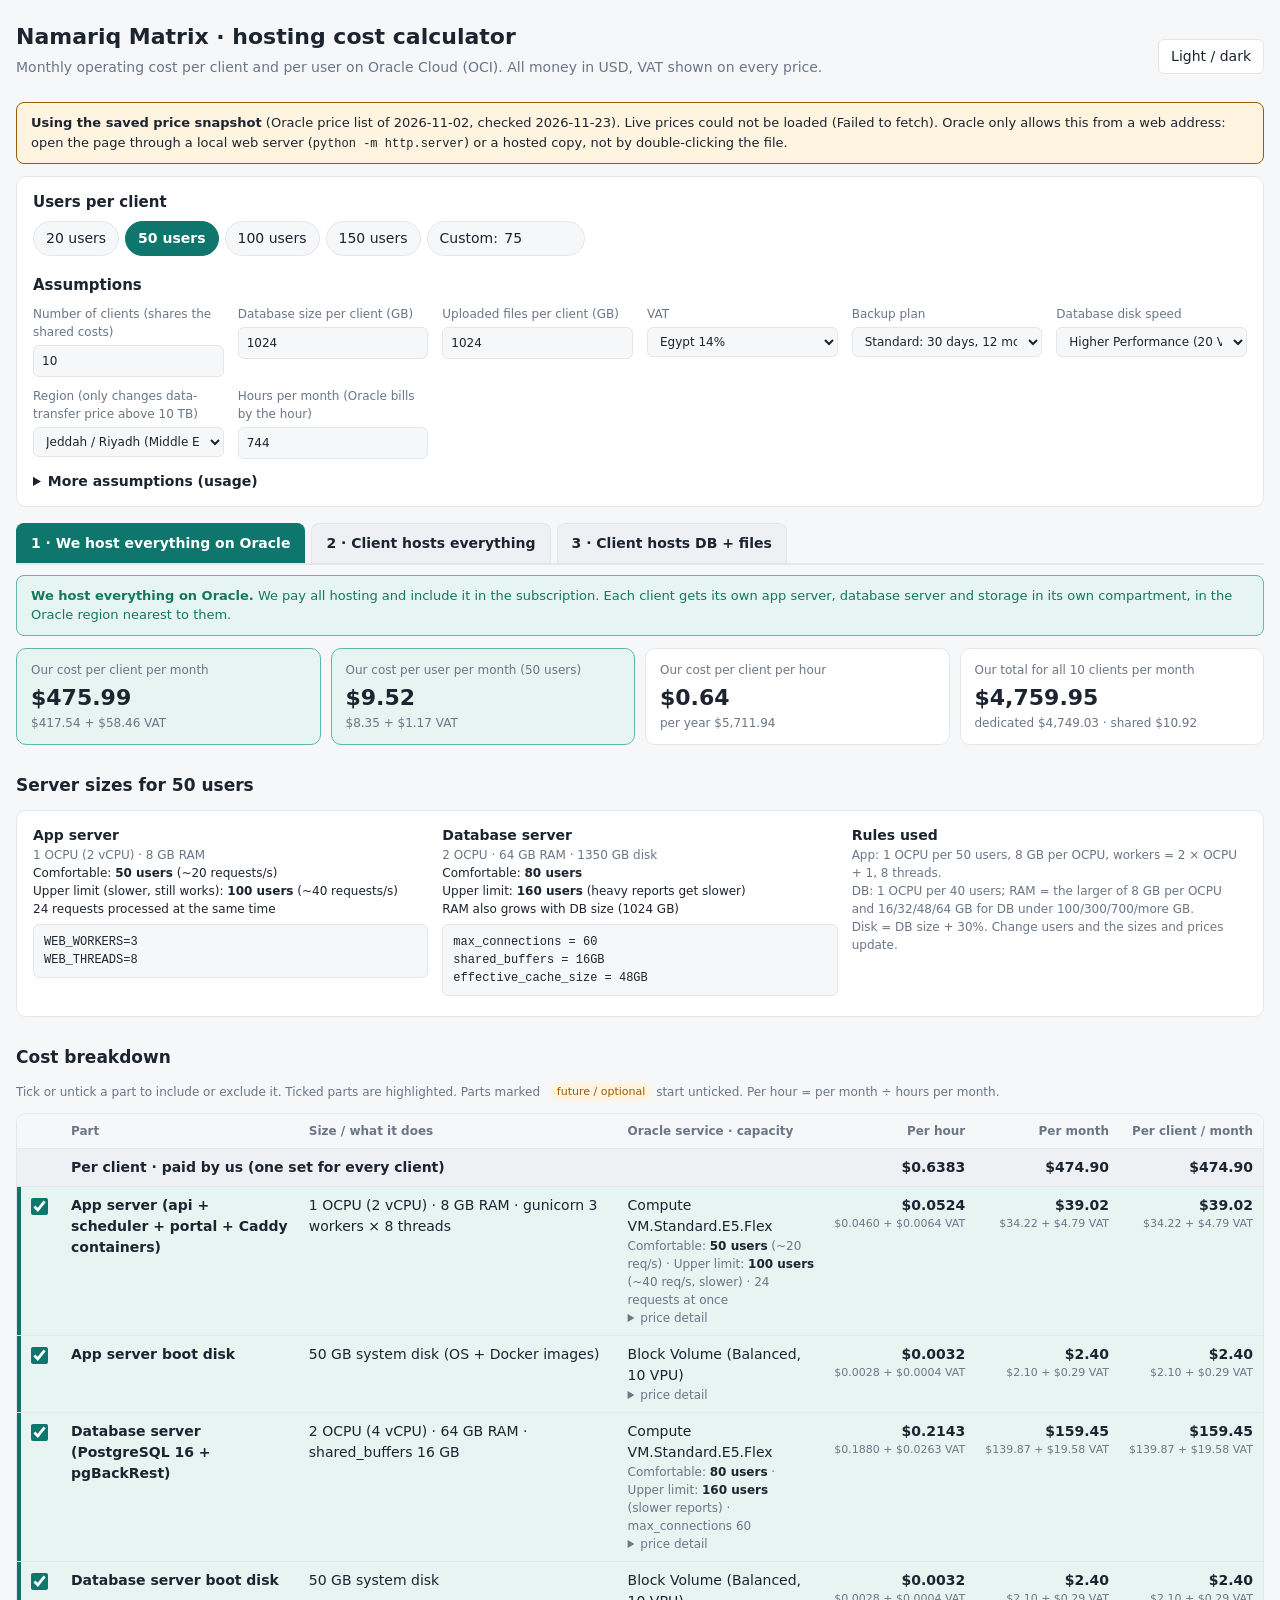
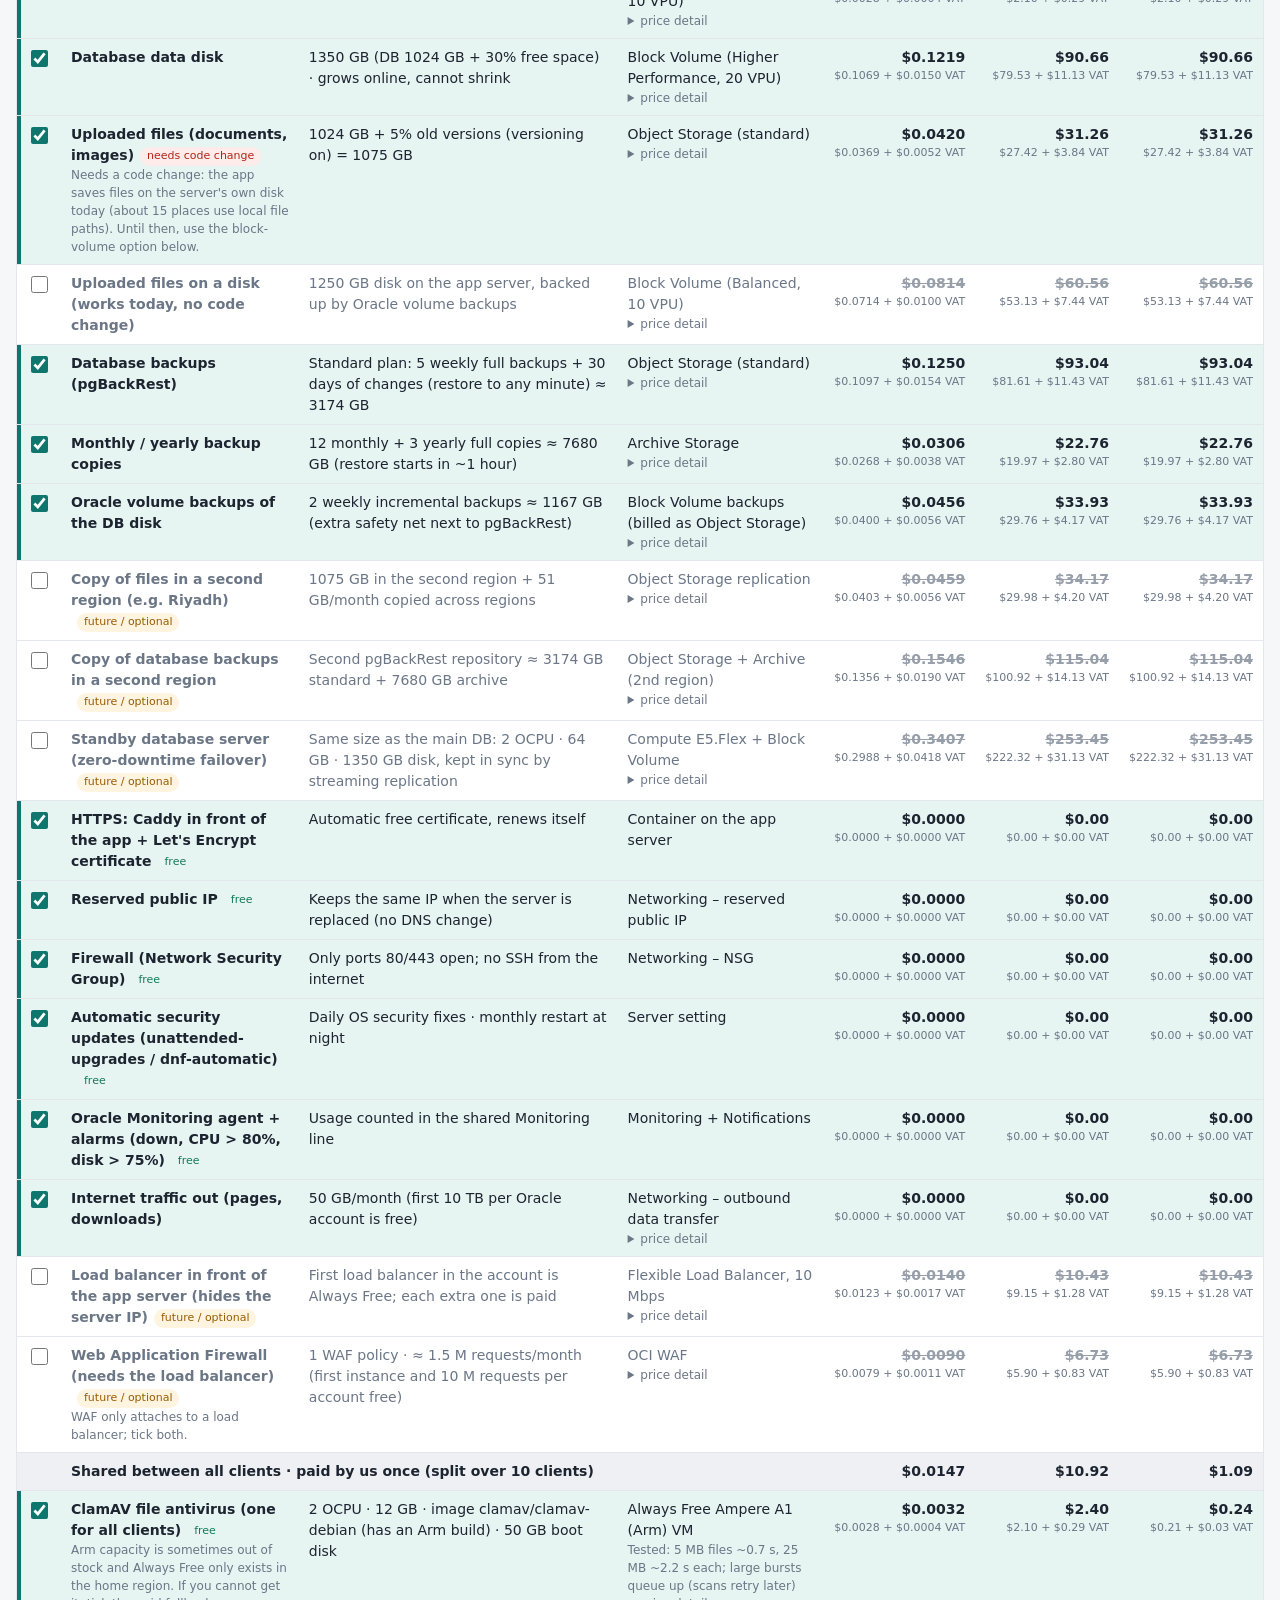
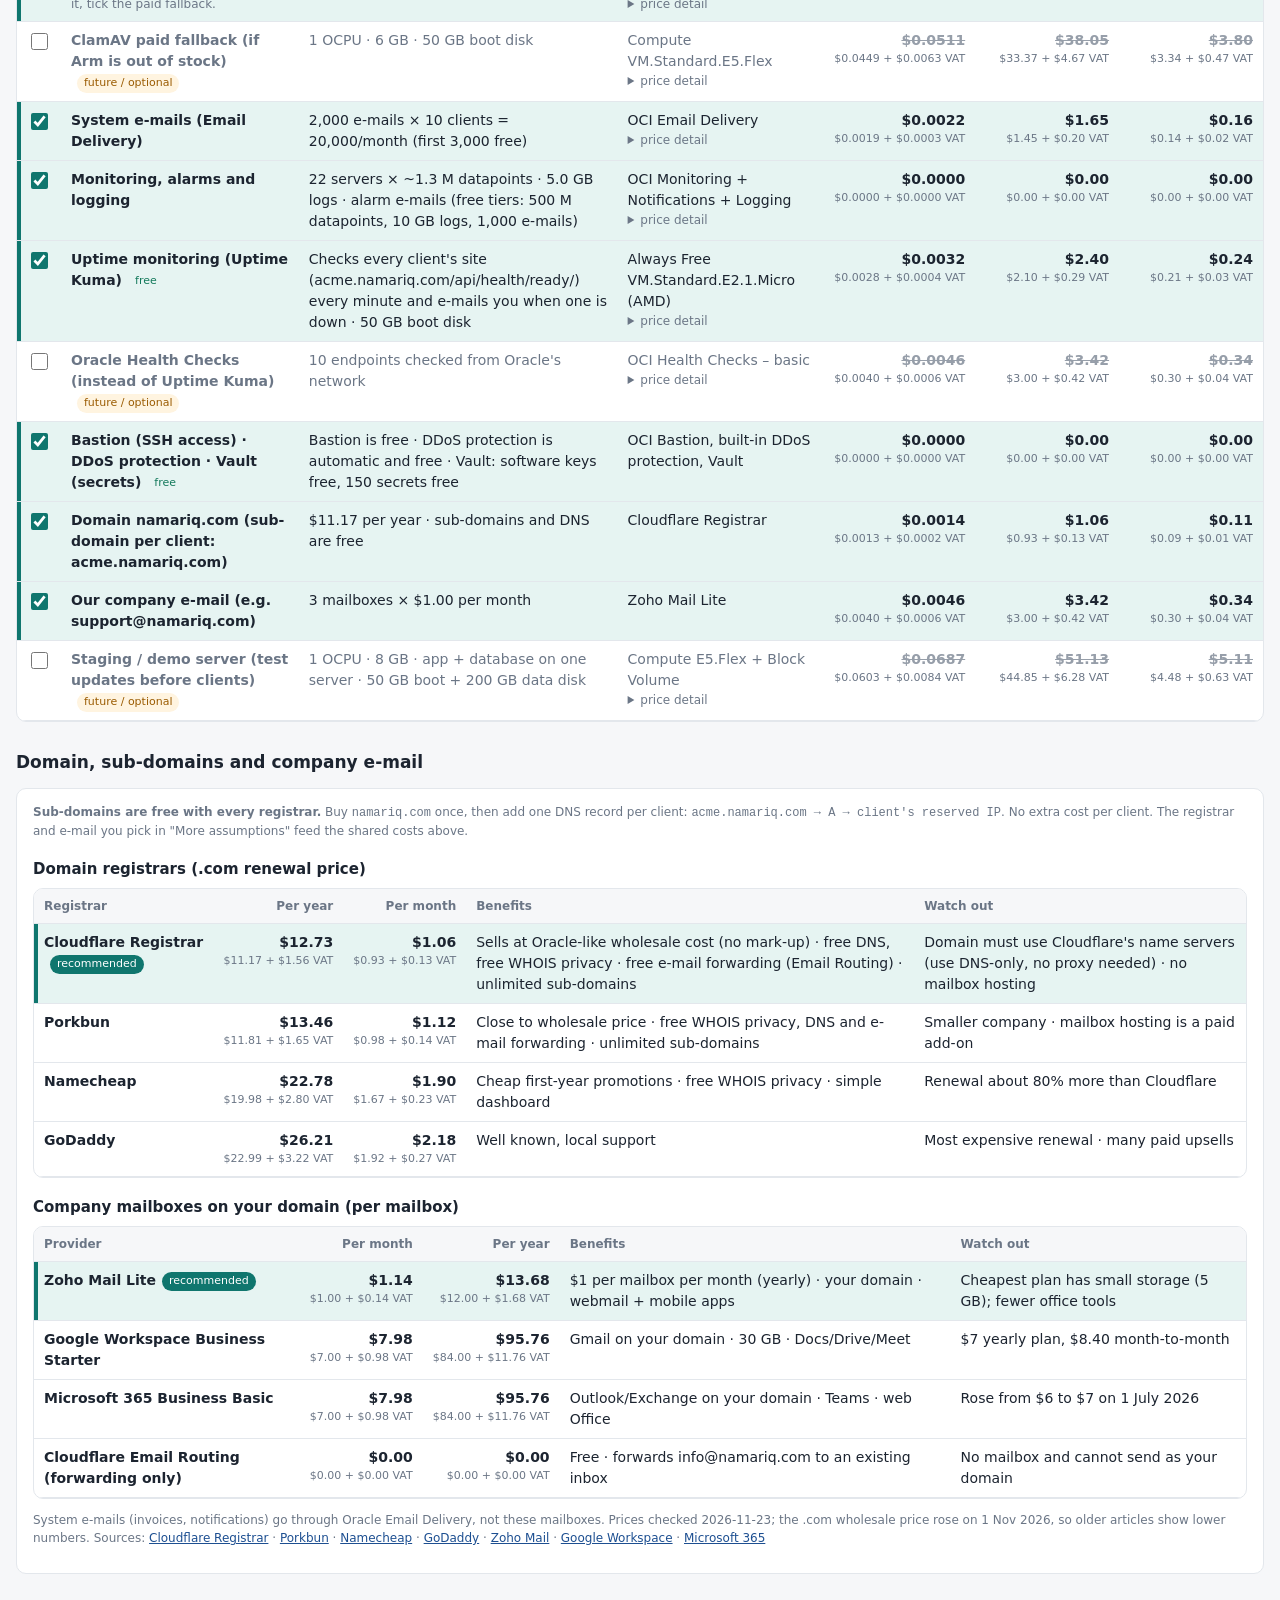
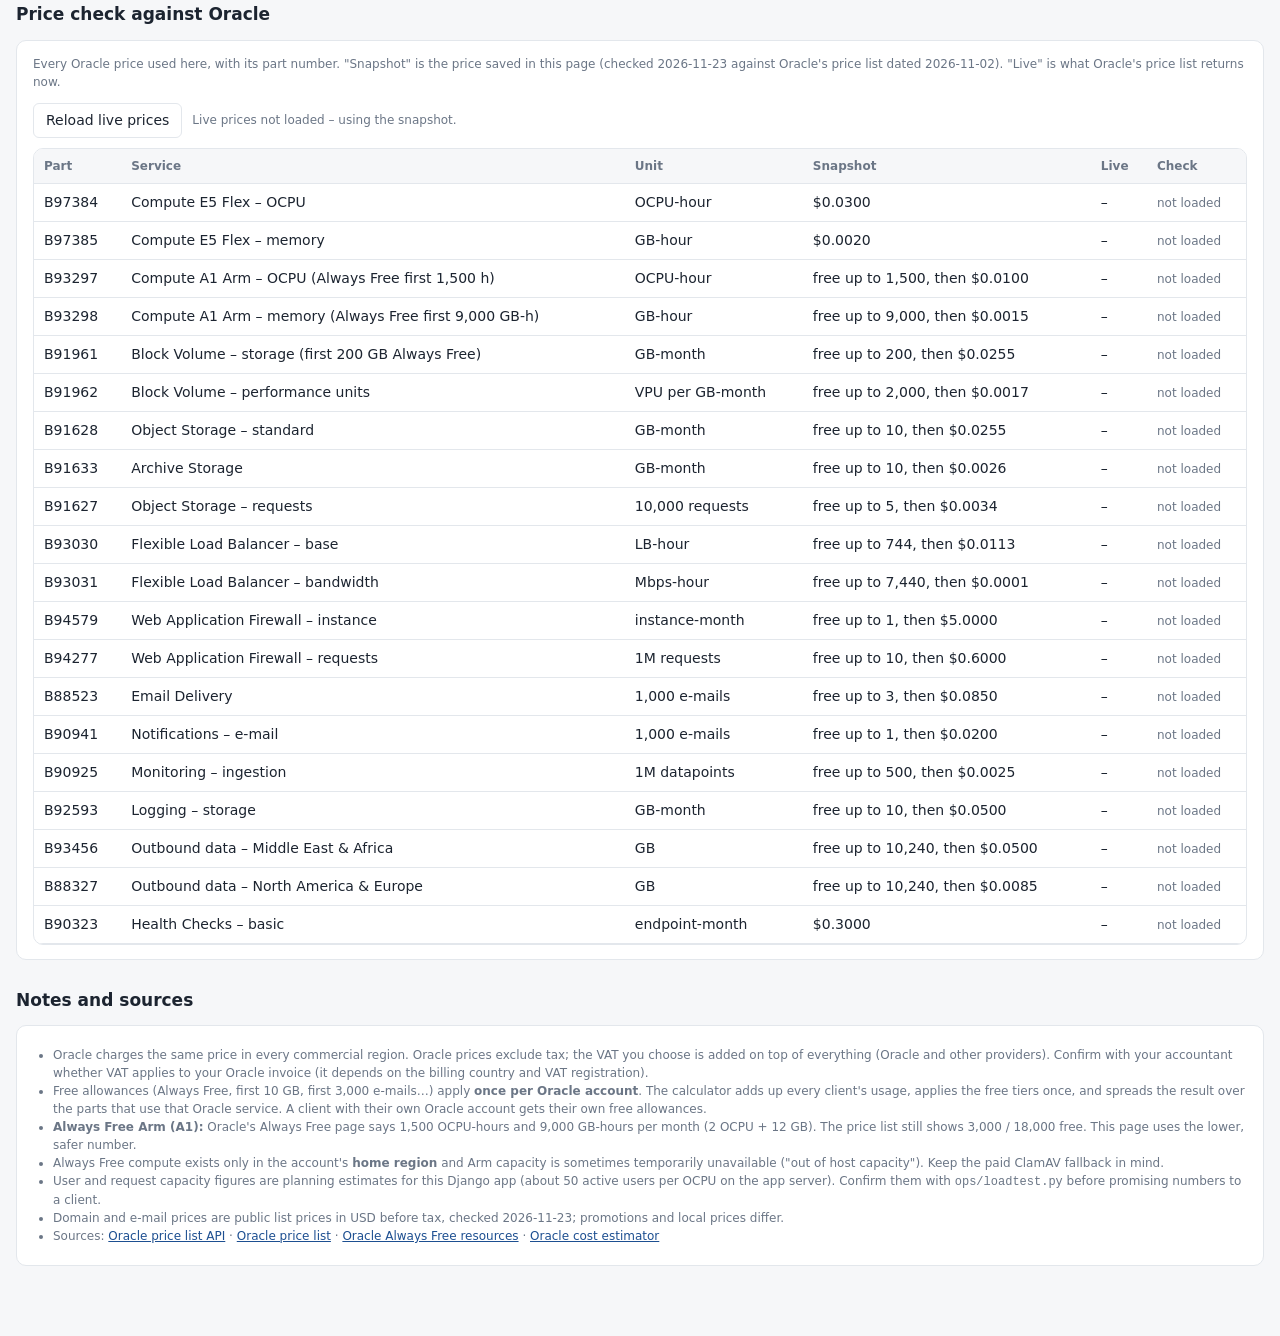
==== index.html @ 45d21a0f "Add hosting cost calculator" ====
<!doctype html>
<html lang="en">
<head>
<meta charset="utf-8">
<meta name="viewport" content="width=device-width, initial-scale=1">
<title>Namariq Hosting Cost</title>
<style>
:root{
  --bg:#f6f7f9; --card:#ffffff; --text:#1c2430; --muted:#6b7686; --line:#e3e7ec;
  --accent:#0f766e; --accent-soft:#e6f4f2; --accent-line:#5eb8ad;
  --warn:#9a5b00; --warn-soft:#fff4e0; --danger:#b42318; --danger-soft:#fdecea;
  --info-soft:#eef3fb; --info:#1d4f91; --chip:#eef0f3; --good:#13795b;
}
@media (prefers-color-scheme: dark){
  :root:not([data-theme="light"]){
    --bg:#11151a; --card:#181e25; --text:#e6eaf0; --muted:#97a2b0; --line:#2a333d;
    --accent:#4fd1c0; --accent-soft:#12302d; --accent-line:#2c8075;
    --warn:#f2b45a; --warn-soft:#33270f; --danger:#ff8a80; --danger-soft:#3a1714;
    --info-soft:#16243a; --info:#8db6f0; --chip:#222a33; --good:#5fd3a4;
  }
}
:root[data-theme="dark"]{
  --bg:#11151a; --card:#181e25; --text:#e6eaf0; --muted:#97a2b0; --line:#2a333d;
  --accent:#4fd1c0; --accent-soft:#12302d; --accent-line:#2c8075;
  --warn:#f2b45a; --warn-soft:#33270f; --danger:#ff8a80; --danger-soft:#3a1714;
  --info-soft:#16243a; --info:#8db6f0; --chip:#222a33; --good:#5fd3a4;
}
*{box-sizing:border-box}
[hidden]{display:none!important}
body{margin:0;background:var(--bg);color:var(--text);font:14px/1.5 system-ui,-apple-system,"Segoe UI",Roboto,sans-serif}
.wrap{max-width:1280px;margin:0 auto;padding:20px 16px 60px}
h1{font-size:22px;margin:0 0 4px}
h2{font-size:17px;margin:28px 0 10px}
h3{font-size:15px;margin:18px 0 8px}
.sub{color:var(--muted);margin:0 0 14px}
.card{background:var(--card);border:1px solid var(--line);border-radius:10px;padding:14px 16px;margin:12px 0}
.banner{padding:10px 14px;border-radius:8px;margin:10px 0;border:1px solid var(--line);font-size:13px}
.banner.ok{background:var(--accent-soft);border-color:var(--accent-line)}
.banner.warn{background:var(--warn-soft);border-color:var(--warn)}
.banner.danger{background:var(--danger-soft);border-color:var(--danger)}
.banner.info{background:var(--info-soft);border-color:var(--info)}
.tabs{display:flex;gap:6px;flex-wrap:wrap;margin:16px 0 0;border-bottom:2px solid var(--line)}
.tab{border:1px solid var(--line);border-bottom:none;background:var(--chip);color:var(--text);padding:9px 14px;border-radius:8px 8px 0 0;cursor:pointer;font:inherit;font-weight:600}
.tab[aria-selected="true"]{background:var(--accent);color:#fff;border-color:var(--accent)}
:root[data-theme="dark"] .tab[aria-selected="true"]{color:#0b1a18}
@media (prefers-color-scheme: dark){:root:not([data-theme="light"]) .tab[aria-selected="true"]{color:#0b1a18}}
.grid{display:grid;grid-template-columns:repeat(auto-fit,minmax(190px,1fr));gap:10px 14px}
label.f{display:flex;flex-direction:column;gap:4px;font-size:12px;color:var(--muted)}
label.f input,label.f select{font:inherit;color:var(--text);background:var(--bg);border:1px solid var(--line);border-radius:6px;padding:6px 8px}
.users{display:flex;gap:6px;flex-wrap:wrap;align-items:center}
.ubtn{font:inherit;border:1px solid var(--line);background:var(--bg);color:var(--text);padding:6px 12px;border-radius:999px;cursor:pointer}
.ubtn[aria-pressed="true"]{background:var(--accent);border-color:var(--accent);color:#fff;font-weight:600}
.ubtn input{width:70px;border:none;background:transparent;color:inherit;font:inherit;padding:0 2px}
.kpis{display:grid;grid-template-columns:repeat(auto-fit,minmax(210px,1fr));gap:10px}
.kpi{background:var(--card);border:1px solid var(--line);border-radius:10px;padding:12px 14px}
.kpi .l{font-size:12px;color:var(--muted)}
.kpi .v{font-size:22px;font-weight:700;margin-top:2px}
.kpi .b{font-size:12px;color:var(--muted)}
.kpi.main{border-color:var(--accent-line);background:var(--accent-soft)}
.tblwrap{overflow-x:auto;border:1px solid var(--line);border-radius:10px;background:var(--card)}
table{border-collapse:collapse;width:100%;min-width:900px}
th,td{padding:8px 10px;border-bottom:1px solid var(--line);vertical-align:top;text-align:left}
th{font-size:12px;color:var(--muted);font-weight:600;background:var(--bg);position:sticky;top:0}
td.num,th.num{text-align:right;white-space:nowrap}
tr.on{background:var(--accent-soft)}
tr.on td:first-child{box-shadow:inset 4px 0 0 var(--accent)}
tr.off{color:var(--muted)}
tr.off .money{text-decoration:line-through;opacity:.7}
tr.group td{background:var(--chip);font-weight:700;color:var(--text)}
.money{font-weight:600}
.vat{display:block;font-size:11px;color:var(--muted);font-weight:400}
.tag{display:inline-block;font-size:11px;padding:1px 7px;border-radius:999px;margin-left:6px;vertical-align:1px;background:var(--chip);color:var(--muted)}
.tag.future{background:var(--warn-soft);color:var(--warn)}
.tag.free{background:var(--accent-soft);color:var(--good)}
.tag.code{background:var(--danger-soft);color:var(--danger)}
.tag.rec{background:var(--accent);color:#fff}
.small{font-size:12px;color:var(--muted)}
.cap{font-size:12px}
.cap b{color:var(--text)}
code,pre{font-family:ui-monospace,Consolas,monospace;font-size:12px}
pre{background:var(--bg);border:1px solid var(--line);border-radius:6px;padding:8px 10px;overflow-x:auto;margin:6px 0}
input[type=checkbox]{width:17px;height:17px;accent-color:var(--accent);cursor:pointer}
.row{display:flex;gap:10px;align-items:center;flex-wrap:wrap}
button.act{font:inherit;border:1px solid var(--line);background:var(--card);color:var(--text);padding:6px 12px;border-radius:6px;cursor:pointer}
.ok{color:var(--good)} .bad{color:var(--danger)}
details summary{cursor:pointer;font-weight:600}
ul{margin:6px 0;padding-left:20px}
a{color:var(--info)}
@media (max-width:640px){.kpi .v{font-size:19px}}
</style>
</head>
<body>
<div class="wrap">
  <div class="row" style="justify-content:space-between">
    <div>
      <h1>Namariq Matrix · hosting cost calculator</h1>
      <p class="sub">Monthly operating cost per client and per user on Oracle Cloud (OCI). All money in USD, VAT shown on every price.</p>
    </div>
    <button class="act" id="themeBtn" type="button">Light / dark</button>
  </div>

  <div id="priceBanner" class="banner info">Loading prices from Oracle…</div>

  <div class="card">
    <h3 style="margin-top:0">Users per client</h3>
    <div class="users" id="usersBox">
      <button class="ubtn" data-u="20">20 users</button>
      <button class="ubtn" data-u="50">50 users</button>
      <button class="ubtn" data-u="100">100 users</button>
      <button class="ubtn" data-u="150">150 users</button>
      <span class="ubtn" data-u="custom" role="button" tabindex="0">Custom: <input id="uCustom" type="number" min="1" max="2000" value="75" aria-label="Custom users"></span>
    </div>
    <h3>Assumptions</h3>
    <div class="grid">
      <label class="f">Number of clients (shares the shared costs)<input id="clients" type="number" min="1" value="10"></label>
      <label class="f">Database size per client (GB)<input id="dbGB" type="number" min="1" value="1024"></label>
      <label class="f">Uploaded files per client (GB)<input id="filesGB" type="number" min="0" value="1024"></label>
      <label class="f">VAT
        <select id="vat"><option value="14">Egypt 14%</option><option value="15">Saudi Arabia 15%</option><option value="0">No VAT (0%)</option><option value="custom">Custom…</option></select>
      </label>
      <label class="f" id="vatCustomWrap" hidden>Custom VAT %<input id="vatCustom" type="number" min="0" step="0.1" value="5"></label>
      <label class="f">Backup plan
        <select id="plan"><option value="basic">Basic: 14 days, 3 monthly</option><option value="standard" selected>Standard: 30 days, 12 monthly, 3 yearly</option><option value="premium">Premium: 90 days, 12 monthly, 7 yearly</option></select>
      </label>
      <label class="f">Database disk speed
        <select id="perf"><option value="20" selected>Higher Performance (20 VPU)</option><option value="10">Balanced (10 VPU)</option></select>
      </label>
      <label class="f">Region (only changes data-transfer price above 10 TB)
        <select id="region"><option value="me">Jeddah / Riyadh (Middle East)</option><option value="eu">Frankfurt (Europe)</option></select>
      </label>
      <label class="f">Hours per month (Oracle bills by the hour)<input id="hours" type="number" min="1" max="744" value="744"></label>
    </div>
    <details style="margin-top:12px"><summary>More assumptions (usage)</summary>
      <div class="grid" style="margin-top:10px">
        <label class="f">Backup compression (backup size ÷ DB size)<input id="compress" type="number" min="0.05" max="1" step="0.05" value="0.5"></label>
        <label class="f">Daily data change (% of DB)<input id="changePct" type="number" min="0" step="0.5" value="2"></label>
        <label class="f">Oracle volume backups kept (weekly)<input id="volKept" type="number" min="1" value="2"></label>
        <label class="f">Old file versions kept (% of files)<input id="verPct" type="number" min="0" value="5"></label>
        <label class="f">New files per month (% of files)<input id="growPct" type="number" min="0" value="5"></label>
        <label class="f">System e-mails per client per month<input id="emails" type="number" min="0" value="2000"></label>
        <label class="f">Requests per user per day (for WAF)<input id="reqDay" type="number" min="0" value="1000"></label>
        <label class="f">Internet traffic out per client (GB/month)<input id="outGB" type="number" min="0" value="50"></label>
        <label class="f">Logs per client sent to OCI Logging (GB/month)<input id="logGB" type="number" min="0" step="0.1" value="0.5"></label>
        <label class="f">Our team mailboxes<input id="mailboxes" type="number" min="0" value="3"></label>
        <label class="f">Domain registrar
          <select id="registrar"></select>
        </label>
        <label class="f">Team e-mail provider
          <select id="mailProv"></select>
        </label>
      </div>
    </details>
  </div>

  <div class="tabs" role="tablist" id="tabs">
    <button class="tab" role="tab" data-tab="oracle">1 · We host everything on Oracle</button>
    <button class="tab" role="tab" data-tab="client">2 · Client hosts everything</button>
    <button class="tab" role="tab" data-tab="split">3 · Client hosts DB + files</button>
  </div>

  <div id="tabNotes"></div>
  <div class="kpis" id="kpis" style="margin-top:12px"></div>

  <h2>Server sizes for <span id="sizeUsers"></span> users</h2>
  <div class="card" id="sizing"></div>

  <h2>Cost breakdown</h2>
  <p class="small">Tick or untick a part to include or exclude it. Ticked parts are highlighted. Parts marked <span class="tag future">future / optional</span> start unticked. Per hour = per month ÷ hours per month.</p>
  <div class="tblwrap"><table id="tbl"></table></div>

  <h2>Domain, sub-domains and company e-mail</h2>
  <div class="card" id="domains"></div>

  <h2>Price check against Oracle</h2>
  <div class="card">
    <p class="small" style="margin-top:0">Every Oracle price used here, with its part number. "Snapshot" is the price saved in this page (checked 2026-11-23 against Oracle's price list dated 2026-11-02). "Live" is what Oracle's price list returns now.</p>
    <div class="row"><button class="act" id="reloadBtn" type="button">Reload live prices</button><span class="small" id="checkSummary"></span></div>
    <div class="tblwrap" style="margin-top:10px"><table id="checkTbl"></table></div>
  </div>

  <h2>Notes and sources</h2>
  <div class="card small" id="notes">
    <ul>
      <li>Oracle charges the same price in every commercial region. Oracle prices exclude tax; the VAT you choose is added on top of everything (Oracle and other providers). Confirm with your accountant whether VAT applies to your Oracle invoice (it depends on the billing country and VAT registration).</li>
      <li>Free allowances (Always Free, first 10 GB, first 3,000 e-mails…) apply <b>once per Oracle account</b>. The calculator adds up every client's usage, applies the free tiers once, and spreads the result over the parts that use that Oracle service. A client with their own Oracle account gets their own free allowances.</li>
      <li><b>Always Free Arm (A1):</b> Oracle's Always Free page says 1,500 OCPU-hours and 9,000 GB-hours per month (2 OCPU + 12 GB). The price list still shows 3,000 / 18,000 free. This page uses the lower, safer number.</li>
      <li>Always Free compute exists only in the account's <b>home region</b> and Arm capacity is sometimes temporarily unavailable ("out of host capacity"). Keep the paid ClamAV fallback in mind.</li>
      <li>User and request capacity figures are planning estimates for this Django app (about 50 active users per OCPU on the app server). Confirm them with <code>ops/loadtest.py</code> before promising numbers to a client.</li>
      <li>Domain and e-mail prices are public list prices in USD before tax, checked 2026-11-23; promotions and local prices differ.</li>
      <li>Sources: <a href="https://apexapps.oracle.com/pls/apex/cetools/api/v1/products/?currencyCode=USD" target="_blank" rel="noopener">Oracle price list API</a> · <a href="https://www.oracle.com/cloud/price-list/" target="_blank" rel="noopener">Oracle price list</a> · <a href="https://docs.oracle.com/en-us/iaas/Content/FreeTier/freetier_topic-Always_Free_Resources.htm" target="_blank" rel="noopener">Oracle Always Free resources</a> · <a href="https://www.oracle.com/cloud/costestimator.html" target="_blank" rel="noopener">Oracle cost estimator</a></li>
    </ul>
  </div>
</div>

<script>
"use strict";
/* ---------------- Oracle prices: snapshot (Oracle price list, lastUpdated 2026-11-02, checked 2026-11-23) ----------------
   tiers: [from, to, USD per unit], to = null means no upper limit. Units follow Oracle's metric for each part. */
const SNAPSHOT_DATE = "2026-11-02";
const SKUS = {
  E5_OCPU:   {pn:"B97384", name:"Compute E5 Flex – OCPU", unit:"OCPU-hour", tiers:[[0,null,0.03]]},
  E5_MEM:    {pn:"B97385", name:"Compute E5 Flex – memory", unit:"GB-hour", tiers:[[0,null,0.002]]},
  A1_OCPU:   {pn:"B93297", name:"Compute A1 Arm – OCPU (Always Free first 1,500 h)", unit:"OCPU-hour", tiers:[[0,1500,0],[1500,null,0.01]], freeCap:1500},
  A1_MEM:    {pn:"B93298", name:"Compute A1 Arm – memory (Always Free first 9,000 GB-h)", unit:"GB-hour", tiers:[[0,9000,0],[9000,null,0.0015]], freeCap:9000},
  BV:        {pn:"B91961", name:"Block Volume – storage (first 200 GB Always Free)", unit:"GB-month", tiers:[[0,200,0],[200,null,0.0255]], fixedFree:200},
  VPU:       {pn:"B91962", name:"Block Volume – performance units", unit:"VPU per GB-month", tiers:[[0,2000,0],[2000,null,0.0017]], fixedFree:2000},
  OBJ:       {pn:"B91628", name:"Object Storage – standard", unit:"GB-month", tiers:[[0,10,0],[10,null,0.0255]]},
  ARCH:      {pn:"B91633", name:"Archive Storage", unit:"GB-month", tiers:[[0,10,0],[10,null,0.0026]]},
  OBJREQ:    {pn:"B91627", name:"Object Storage – requests", unit:"10,000 requests", tiers:[[0,5,0],[5,null,0.0034]]},
  LB:        {pn:"B93030", name:"Flexible Load Balancer – base", unit:"LB-hour", tiers:[[0,744,0],[744,null,0.0113]]},
  LBBW:      {pn:"B93031", name:"Flexible Load Balancer – bandwidth", unit:"Mbps-hour", tiers:[[0,7440,0],[7440,null,0.0001]]},
  WAF:       {pn:"B94579", name:"Web Application Firewall – instance", unit:"instance-month", tiers:[[0,1,0],[1,null,5]]},
  WAFREQ:    {pn:"B94277", name:"Web Application Firewall – requests", unit:"1M requests", tiers:[[0,10,0],[10,null,0.6]]},
  EMAIL:     {pn:"B88523", name:"Email Delivery", unit:"1,000 e-mails", tiers:[[0,3,0],[3,null,0.085]]},
  NOTIF:     {pn:"B90941", name:"Notifications – e-mail", unit:"1,000 e-mails", tiers:[[0,1,0],[1,null,0.02]]},
  MON:       {pn:"B90925", name:"Monitoring – ingestion", unit:"1M datapoints", tiers:[[0,500,0],[500,null,0.0025]]},
  LOG:       {pn:"B92593", name:"Logging – storage", unit:"GB-month", tiers:[[0,10,0],[10,null,0.05]]},
  OUT_ME:    {pn:"B93456", name:"Outbound data – Middle East & Africa", unit:"GB", tiers:[[0,10240,0],[10240,null,0.05]]},
  OUT_EU:    {pn:"B88327", name:"Outbound data – North America & Europe", unit:"GB", tiers:[[0,10240,0],[10240,null,0.0085]]},
  HEALTH:    {pn:"B90323", name:"Health Checks – basic", unit:"endpoint-month", tiers:[[0,null,0.3]]},
};
const SNAP = JSON.parse(JSON.stringify(SKUS));      // untouched copy for the price check
const LIVE = {};                                    // part number -> live tiers
let priceSource = "snapshot", liveDate = "";

/* ---------------- Domain registrars and e-mail providers (USD, before tax, checked 2026-11-23) ---------------- */
const REGISTRARS = [
  {id:"cloudflare", name:"Cloudflare Registrar", year:11.17, rec:true,
   pros:"Sells at Oracle-like wholesale cost (no mark-up) · free DNS, free WHOIS privacy · free e-mail forwarding (Email Routing) · unlimited sub-domains",
   cons:"Domain must use Cloudflare's name servers (use DNS-only, no proxy needed) · no mailbox hosting"},
  {id:"porkbun", name:"Porkbun", year:11.81,
   pros:"Close to wholesale price · free WHOIS privacy, DNS and e-mail forwarding · unlimited sub-domains",
   cons:"Smaller company · mailbox hosting is a paid add-on"},
  {id:"namecheap", name:"Namecheap", year:19.98,
   pros:"Cheap first-year promotions · free WHOIS privacy · simple dashboard",
   cons:"Renewal about 80% more than Cloudflare"},
  {id:"godaddy", name:"GoDaddy", year:22.99,
   pros:"Well known, local support",
   cons:"Most expensive renewal · many paid upsells"},
];
const MAILPROVS = [
  {id:"zoho", name:"Zoho Mail Lite", user:1.00, rec:true,
   pros:"$1 per mailbox per month (yearly) · your domain · webmail + mobile apps", cons:"Cheapest plan has small storage (5 GB); fewer office tools"},
  {id:"google", name:"Google Workspace Business Starter", user:7.00,
   pros:"Gmail on your domain · 30 GB · Docs/Drive/Meet", cons:"$7 yearly plan, $8.40 month-to-month"},
  {id:"m365", name:"Microsoft 365 Business Basic", user:7.00,
   pros:"Outlook/Exchange on your domain · Teams · web Office", cons:"Rose from $6 to $7 on 1 July 2026"},
  {id:"cfrouting", name:"Cloudflare Email Routing (forwarding only)", user:0,
   pros:"Free · forwards info@namariq.com to an existing inbox", cons:"No mailbox and cannot send as your domain"},
];

/* ---------------- helpers ---------------- */
const $ = id => document.getElementById(id);
const store = {
  get(k, d){ try{ const v = localStorage.getItem("nmcost:"+k); return v===null ? d : JSON.parse(v); }catch(e){ return d; } },
  set(k, v){ try{ localStorage.setItem("nmcost:"+k, JSON.stringify(v)); }catch(e){} }
};
function tierCost(tiers, qty){
  let c = 0;
  for(const [a,b,p] of tiers){
    const hi = b===null ? Infinity : b;
    if(qty > a) c += (Math.min(qty,hi) - a) * p;
  }
  return c;
}
function paidRate(tiers){ return tiers[tiers.length-1][2]; }
function n(id){ const v = parseFloat($(id).value); return isFinite(v) ? v : 0; }
function usd(x){ return "$" + x.toLocaleString("en-US",{minimumFractionDigits:2, maximumFractionDigits:2}); }
function usd4(x){ return "$" + x.toLocaleString("en-US",{minimumFractionDigits:4, maximumFractionDigits:4}); }
function esc(s){ return String(s).replace(/[&<>"]/g, c => ({"&":"&amp;","<":"&lt;",">":"&gt;",'"':"&quot;"}[c])); }

/* ---------------- state ---------------- */
let tab = store.get("tab","oracle");
let usersSel = store.get("usersSel","50");

function cfg(){
  const vatSel = $("vat").value;
  return {
    users: usersSel==="custom" ? Math.max(1, Math.round(n("uCustom"))) : parseInt(usersSel,10),
    clients: Math.max(1, Math.round(n("clients"))),
    dbGB: Math.max(1, n("dbGB")), filesGB: Math.max(0, n("filesGB")),
    vat: (vatSel==="custom" ? n("vatCustom") : parseFloat(vatSel)) / 100,
    plan: $("plan").value, vpu: parseInt($("perf").value,10), region: $("region").value,
    hours: Math.min(744, Math.max(1, n("hours"))),
    compress: n("compress"), changePct: n("changePct"), volKept: Math.max(1, Math.round(n("volKept"))),
    verPct: n("verPct"), growPct: n("growPct"), emails: n("emails"), reqDay: n("reqDay"),
    outGB: n("outGB"), logGB: n("logGB"), mailboxes: Math.max(0, Math.round(n("mailboxes"))),
    registrar: REGISTRARS.find(r => r.id===$("registrar").value) || REGISTRARS[0],
    mailProv: MAILPROVS.find(m => m.id===$("mailProv").value) || MAILPROVS[0],
  };
}

/* ---------------- sizing rules ---------------- */
const PLANS = {
  basic:    {fulls:2,  walDays:14, monthly:3,  yearly:0, label:"Basic"},
  standard: {fulls:5,  walDays:30, monthly:12, yearly:3, label:"Standard"},
  premium:  {fulls:13, walDays:90, monthly:12, yearly:7, label:"Premium"},
};
function sizing(c){
  const u = c.users;
  const appOcpu = Math.max(1, Math.ceil(u/50));
  const appRam = Math.max(8, appOcpu*8);
  const workers = 2*appOcpu + 1, threads = 8;
  const dbOcpu = Math.max(1, Math.ceil(u/40));
  const dataRam = c.dbGB < 100 ? 16 : c.dbGB < 300 ? 32 : c.dbGB < 700 ? 48 : 64;
  const dbRam = Math.min(dbOcpu*64, Math.max(16, dbOcpu*8, dataRam));
  const dbDisk = Math.max(100, Math.ceil(c.dbGB*1.3/50)*50);
  const maxConn = Math.ceil((workers*threads + 30)/10)*10;
  const p = PLANS[c.plan];
  const full = c.dbGB * c.compress;
  const daily = c.dbGB * c.changePct/100 * c.compress;
  const backupStd = p.fulls*full + 2*p.walDays*daily;          // full backups + WAL + daily incrementals
  const backupArch = (p.monthly + p.yearly) * full;            // monthly / yearly copies moved to Archive
  const volBackup = c.dbGB * (1 + (c.volKept-1)*7*c.changePct/100);
  const filesObj = c.filesGB * (1 + c.verPct/100);
  return {appOcpu, appRam, workers, threads, dbOcpu, dbRam, dbDisk, maxConn, full, daily, backupStd, backupArch, volBackup, filesObj, plan:p,
    app:{comfortUsers:appOcpu*50, upperUsers:appOcpu*100, comfortRps:appOcpu*20, upperRps:appOcpu*40, concurrent:workers*threads},
    db:{comfortUsers:dbOcpu*40, upperUsers:dbOcpu*80}};
}

/* ---------------- parts per tab ----------------
   scope: "client" = paid by us, once per client · "shared" = paid by us once, split over all clients ·
          "theirs" = paid by the client in their own Oracle account (each client has its own free allowances) */
function buildItems(c, s){
  const h = c.hours, I = [];
  const OUT = c.region === "eu" ? "OUT_EU" : "OUT_ME";
  const add = o => I.push(Object.assign({on:true, future:false, lines:[], fixed:0, cap:"", note:""}, o));
  const appCap = `Comfortable: <b>${s.app.comfortUsers} users</b> (~${s.app.comfortRps} req/s) · Upper limit: <b>${s.app.upperUsers} users</b> (~${s.app.upperRps} req/s, slower) · ${s.app.concurrent} requests at once`;
  const dbCap = `Comfortable: <b>${s.db.comfortUsers} users</b> · Upper limit: <b>${s.db.upperUsers} users</b> (slower reports) · max_connections ${s.maxConn}`;
  const appServer = (scope, extraRam=0, idp="app") => {
    add({id:idp+"Compute", scope, name:"App server (api + scheduler + portal + Caddy containers)", service:"Compute VM.Standard.E5.Flex",
      spec:`${s.appOcpu} OCPU (${s.appOcpu*2} vCPU) · ${s.appRam+extraRam} GB RAM · gunicorn ${s.workers} workers × ${s.threads} threads`+(extraRam?` · +${extraRam} GB for ClamAV`:""),
      cap:appCap, lines:[["E5_OCPU", s.appOcpu*h], ["E5_MEM", (s.appRam+extraRam)*h]]});
    add({id:idp+"Boot", scope, name:"App server boot disk", service:"Block Volume (Balanced, 10 VPU)", spec:"50 GB system disk (OS + Docker images)",
      lines:[["BV",50],["VPU",50*10]]});
  };
  const dbServer = (scope) => {
    add({id:"dbCompute", scope, name:"Database server (PostgreSQL 16 + pgBackRest)", service:"Compute VM.Standard.E5.Flex",
      spec:`${s.dbOcpu} OCPU (${s.dbOcpu*2} vCPU) · ${s.dbRam} GB RAM · shared_buffers ${Math.round(s.dbRam/4)} GB`, cap:dbCap,
      lines:[["E5_OCPU", s.dbOcpu*h], ["E5_MEM", s.dbRam*h]]});
    add({id:"dbBoot", scope, name:"Database server boot disk", service:"Block Volume (Balanced, 10 VPU)", spec:"50 GB system disk", lines:[["BV",50],["VPU",500]]});
    add({id:"dbDisk", scope, name:"Database data disk", service:`Block Volume (${c.vpu===20?"Higher Performance, 20":"Balanced, 10"} VPU)`,
      spec:`${s.dbDisk} GB (DB ${c.dbGB} GB + 30% free space) · grows online, cannot shrink`, lines:[["BV",s.dbDisk],["VPU",s.dbDisk*c.vpu]]});
  };
  const storage = (scope) => {
    add({id:"files", scope, name:"Uploaded files (documents, images)", service:"Object Storage (standard)",
      spec:`${c.filesGB} GB + ${c.verPct}% old versions (versioning on) = ${Math.round(s.filesObj)} GB`, tag:"code",
      note:"Needs a code change: the app saves files on the server's own disk today (about 15 places use local file paths). Until then, use the block-volume option below.",
      lines:[["OBJ", s.filesObj], ["OBJREQ", c.users*300/10000]]});
    add({id:"filesDisk", scope, on:false, name:"Uploaded files on a disk (works today, no code change)", service:"Block Volume (Balanced, 10 VPU)",
      spec:`${Math.max(50,Math.ceil(c.filesGB*1.2/50)*50)} GB disk on the app server, backed up by Oracle volume backups`,
      lines:[["BV",Math.max(50,Math.ceil(c.filesGB*1.2/50)*50)],["VPU",Math.max(50,Math.ceil(c.filesGB*1.2/50)*50)*10]]});
    add({id:"pgbr", scope, name:"Database backups (pgBackRest)", service:"Object Storage (standard)",
      spec:`${s.plan.label} plan: ${s.plan.fulls} weekly full backups + ${s.plan.walDays} days of changes (restore to any minute) ≈ ${Math.round(s.backupStd)} GB`,
      lines:[["OBJ", s.backupStd], ["OBJREQ", 200]]});
    add({id:"pgbrArch", scope, name:"Monthly / yearly backup copies", service:"Archive Storage",
      spec: s.plan.monthly+s.plan.yearly ? `${s.plan.monthly} monthly + ${s.plan.yearly} yearly full copies ≈ ${Math.round(s.backupArch)} GB (restore starts in ~1 hour)` : "none in this plan",
      lines:[["ARCH", s.backupArch]]});
    add({id:"volbk", scope, name:"Oracle volume backups of the DB disk", service:"Block Volume backups (billed as Object Storage)",
      spec:`${c.volKept} weekly incremental backups ≈ ${Math.round(s.volBackup)} GB (extra safety net next to pgBackRest)`,
      lines:[["OBJ", s.volBackup]]});
    add({id:"replica", scope, on:false, future:true, name:"Copy of files in a second region (e.g. Riyadh)", service:"Object Storage replication",
      spec:`${Math.round(s.filesObj)} GB in the second region + ${Math.round(c.filesGB*c.growPct/100)} GB/month copied across regions`,
      lines:[["OBJ", s.filesObj], [OUT, c.filesGB*c.growPct/100]]});
    add({id:"bk2", scope, on:false, future:true, name:"Copy of database backups in a second region", service:"Object Storage + Archive (2nd region)",
      spec:`Second pgBackRest repository ≈ ${Math.round(s.backupStd)} GB standard + ${Math.round(s.backupArch)} GB archive`,
      lines:[["OBJ", s.backupStd], ["ARCH", s.backupArch]]});
    add({id:"standby", scope, on:false, future:true, name:"Standby database server (zero-downtime failover)", service:"Compute E5.Flex + Block Volume",
      spec:`Same size as the main DB: ${s.dbOcpu} OCPU · ${s.dbRam} GB · ${s.dbDisk} GB disk, kept in sync by streaming replication`,
      lines:[["E5_OCPU", s.dbOcpu*h], ["E5_MEM", s.dbRam*h], ["BV", s.dbDisk+50], ["VPU", s.dbDisk*c.vpu+500]]});
  };
  const zeroPerClient = (scope) => {
    add({id:"caddy", scope, name:"HTTPS: Caddy in front of the app + Let's Encrypt certificate", service:"Container on the app server", spec:"Automatic free certificate, renews itself", tag:"free"});
    add({id:"ip", scope, name:"Reserved public IP", service:"Networking – reserved public IP", spec:"Keeps the same IP when the server is replaced (no DNS change)", tag:"free"});
    add({id:"nsg", scope, name:"Firewall (Network Security Group)", service:"Networking – NSG", spec:"Only ports 80/443 open; no SSH from the internet", tag:"free"});
    add({id:"patch", scope, name:"Automatic security updates (unattended-upgrades / dnf-automatic)", service:"Server setting", spec:"Daily OS security fixes · monthly restart at night", tag:"free"});
    add({id:"agent", scope, name:"Oracle Monitoring agent + alarms (down, CPU > 80%, disk > 75%)", service:"Monitoring + Notifications", spec:"Usage counted in the shared Monitoring line", tag:"free"});
  };
  const out = (scope) => add({id:"out", scope, name:"Internet traffic out (pages, downloads)", service:"Networking – outbound data transfer",
      spec:`${c.outGB} GB/month (first 10 TB per Oracle account is free)`, lines:[[OUT, c.outGB]]});
  const lbWaf = (scope) => {
    add({id:"lb", scope, on:false, future:true, name:"Load balancer in front of the app server (hides the server IP)", service:"Flexible Load Balancer, 10 Mbps",
      spec:"First load balancer in the account is Always Free; each extra one is paid", lines:[["LB", h], ["LBBW", 10*h]]});
    add({id:"waf", scope, on:false, future:true, name:"Web Application Firewall (needs the load balancer)", service:"OCI WAF",
      spec:`1 WAF policy · ≈ ${(c.users*c.reqDay*30/1e6).toFixed(1)} M requests/month (first instance and 10 M requests per account free)`,
      lines:[["WAF", 1], ["WAFREQ", c.users*c.reqDay*30/1e6]], note:"WAF only attaches to a load balancer; tick both."});
  };
  const sharedOurs = (withClam, withEmail, servers) => {
    if(withClam){
      add({id:"clam", scope:"shared", name:"ClamAV file antivirus (one for all clients)", service:"Always Free Ampere A1 (Arm) VM",
        spec:"2 OCPU · 12 GB · image clamav/clamav-debian (has an Arm build) · 50 GB boot disk", tag:"free",
        cap:"Tested: 5 MB files ~0.7 s, 25 MB ~2.2 s each; large bursts queue up (scans retry later)",
        note:"Arm capacity is sometimes out of stock and Always Free only exists in the home region. If you cannot get it, tick the paid fallback.",
        lines:[["A1_OCPU", 2*h], ["A1_MEM", 12*h], ["BV",50], ["VPU",500]]});
      add({id:"clamPaid", scope:"shared", on:false, future:true, name:"ClamAV paid fallback (if Arm is out of stock)", service:"Compute VM.Standard.E5.Flex",
        spec:"1 OCPU · 6 GB · 50 GB boot disk", lines:[["E5_OCPU", h], ["E5_MEM", 6*h], ["BV",50], ["VPU",500]]});
    }
    if(withEmail) add({id:"email", scope:"shared", name:"System e-mails (Email Delivery)", service:"OCI Email Delivery",
        spec:`${c.emails.toLocaleString()} e-mails × ${c.clients} clients = ${(c.emails*c.clients).toLocaleString()}/month (first 3,000 free)`,
        lines:[["EMAIL", c.emails*c.clients/1000]]});
    add({id:"obs", scope:"shared", name:"Monitoring, alarms and logging", service:"OCI Monitoring + Notifications + Logging",
      spec:`${servers} servers × ~1.3 M datapoints · ${(c.logGB*c.clients).toFixed(1)} GB logs · alarm e-mails (free tiers: 500 M datapoints, 10 GB logs, 1,000 e-mails)`,
      lines:[["MON", servers*1.34], ["LOG", c.logGB*c.clients], ["NOTIF", 0.2]]});
    add({id:"kuma", scope:"shared", name:"Uptime monitoring (Uptime Kuma)", service:"Always Free VM.Standard.E2.1.Micro (AMD)",
      spec:"Checks every client's site (acme.namariq.com/api/health/ready/) every minute and e-mails you when one is down · 50 GB boot disk", tag:"free",
      lines:[["BV",50],["VPU",500]]});
    add({id:"health", scope:"shared", on:false, future:true, name:"Oracle Health Checks (instead of Uptime Kuma)", service:"OCI Health Checks – basic",
      spec:`${c.clients} endpoints checked from Oracle's network`, lines:[["HEALTH", c.clients]]});
    add({id:"free", scope:"shared", name:"Bastion (SSH access) · DDoS protection · Vault (secrets)", service:"OCI Bastion, built-in DDoS protection, Vault",
      spec:"Bastion is free · DDoS protection is automatic and free · Vault: software keys free, 150 secrets free", tag:"free"});
    add({id:"domain", scope:"shared", name:"Domain namariq.com (sub-domain per client: acme.namariq.com)", service:c.registrar.name,
      spec:`${usd(c.registrar.year)} per year · sub-domains and DNS are free`, fixed:c.registrar.year/12});
    add({id:"mail", scope:"shared", name:"Our company e-mail (e.g. support@namariq.com)", service:c.mailProv.name,
      spec:`${c.mailboxes} mailboxes × ${usd(c.mailProv.user)} per month`, fixed:c.mailboxes*c.mailProv.user});
    add({id:"staging", scope:"shared", on:false, future:true, name:"Staging / demo server (test updates before clients)", service:"Compute E5.Flex + Block Volume",
      spec:"1 OCPU · 8 GB · app + database on one server · 50 GB boot + 200 GB data disk",
      lines:[["E5_OCPU", h], ["E5_MEM", 8*h], ["BV", 250], ["VPU", 2500]]});
  };

  if(tab === "oracle"){
    appServer("client"); dbServer("client"); storage("client"); zeroPerClient("client"); out("client"); lbWaf("client");
    sharedOurs(true, true, 2*c.clients + 2);
  } else if(tab === "split"){
    appServer("client"); zeroPerClient("client"); out("client"); lbWaf("client");
    add({id:"peer", scope:"client", name:"Private link to the client's network (Local Peering / DRG, same region)", service:"Networking – LPG / DRG",
      spec:"App server talks to the client's database over Oracle's private network; database has no public IP", tag:"free"});
    sharedOurs(true, true, c.clients + 2);
    dbServer("theirs"); storage("theirs");
    I.filter(i => i.scope==="theirs" && i.id==="replica").forEach(i => i.on=false);
  } else {
    add({id:"remote", scope:"client", name:"Remote access + uptime check of the client's server", service:"Bastion / VPN given by the client + Uptime Kuma",
      spec:"We only monitor and maintain; the client pays all hosting", tag:"free"});
    sharedOurs(false, false, 2);
    appServer("theirs", 4, "capp"); dbServer("theirs"); storage("theirs");
    add({id:"cOut", scope:"theirs", name:"Internet traffic out", service:"Client's network", spec:`${c.outGB} GB/month`, lines:[[OUT, c.outGB]]});
    add({id:"cEmail", scope:"theirs", name:"E-mail sending", service:"Client's own e-mail (Microsoft 365, Google…) via SMTP", spec:"Usually already paid by the client", tag:"free"});
  }
  return I;
}

/* ---------------- calculation ---------------- */
function keyOf(it){ return tab + ":" + it.scope + ":" + it.id; }
function isOn(it){ return store.get("chk:"+keyOf(it), it.on); }

function compute(c, s, items){
  // usage per Oracle part, per account: ours (client items × clients + shared) and one client's own account
  const ours = {}, theirs = {};
  for(const it of items){
    if(!isOn(it)) continue;
    for(const [k,q] of it.lines){
      if(it.scope === "theirs") theirs[k] = (theirs[k]||0) + q;
      else ours[k] = (ours[k]||0) + q * (it.scope === "client" ? c.clients : 1);
    }
  }
  const rate = (pool, k) => { const q = pool[k]||0; return q > 0 ? tierCost(SKUS[k].tiers, q)/q : 0; };
  const res = items.map(it => {
    const pool = it.scope === "theirs" ? theirs : ours;
    let m = it.fixed;
    const detail = [];
    for(const [k,q] of it.lines){
      const r = isOn(it) ? rate(pool,k) : paidRate(SKUS[k].tiers);
      m += q*r;
      detail.push(`${SKUS[k].name}: ${(+q.toFixed(2)).toLocaleString()} ${SKUS[k].unit} × ${usd4(r)}`);
    }
    return {it, monthly:m, detail, on:isOn(it)};
  });
  const sum = sc => res.filter(r => r.on && r.it.scope===sc).reduce((a,r) => a + r.monthly, 0);
  const clientM = sum("client"), sharedM = sum("shared"), theirsM = sum("theirs");
  return {res, clientM, sharedM, theirsM, perClient: clientM + sharedM/c.clients};
}

/* ---------------- rendering ---------------- */
function money(net, vat, d){ const f = d===4 ? usd4 : usd; return `<span class="money">${f(net*(1+vat))}</span><span class="vat">${f(net)} + ${f(net*vat)} VAT</span>`; }

function renderNotes(){
  const N = {
    oracle:`<div class="banner ok"><b>We host everything on Oracle.</b> We pay all hosting and include it in the subscription. Each client gets its own app server, database server and storage in its own compartment, in the Oracle region nearest to them.</div>`,
    client:`<div class="banner danger"><b>Important: the client controls the servers.</b><ul>
      <li>The client <b>can access the source code</b> of our app server (backend) because it runs on their machine. Ship a compiled build (Cython / Nuitka) and protect it by contract and licence.</li>
      <li>The client <b>can remove us from the server</b> at any time and <b>remove our admin control from the database</b> (they can edit users directly in PostgreSQL).</li>
      <li>Our hosting cost is only the shared parts; charge a one-time setup fee and a yearly support fee instead. The "paid by the client" section shows what the same setup costs them if they rent it on Oracle.</li></ul></div>`,
    split:`<div class="banner warn"><b>Client hosts the database and files; we host the app server.</b><ul>
      <li>The client <b>can remove us from their database server</b> at any time and <b>remove our admin control from the database</b> (they can edit users directly in PostgreSQL). The source code stays on our server.</li>
      <li>Both accounts must be in the <b>same Oracle region</b> (e.g. both Jeddah). A different region adds delay to every database query and cross-region traffic cost.</li>
      <li>Link the two Oracle accounts with a <b>private connection</b> (Local Peering Gateway or DRG with cross-account policies). The database gets <b>no public IP</b>; allow port 5432 only from our app server's private IP, and turn on TLS for PostgreSQL.</li>
      <li>Uploaded files in the client's Object Storage need an access key from their account, and the code change for object storage (see the files row).</li></ul></div>`
  };
  $("tabNotes").innerHTML = N[tab];
}

function renderSizing(c, s){
  $("sizeUsers").textContent = c.users;
  const env = `WEB_WORKERS=${s.workers}\nWEB_THREADS=${s.threads}`;
  $("sizing").innerHTML = `
    <div class="grid">
      <div><b>App server</b><div class="small">${s.appOcpu} OCPU (${s.appOcpu*2} vCPU) · ${s.appRam} GB RAM</div>
        <div class="cap">${`Comfortable: <b>${s.app.comfortUsers} users</b> (~${s.app.comfortRps} requests/s)<br>Upper limit (slower, still works): <b>${s.app.upperUsers} users</b> (~${s.app.upperRps} requests/s)<br>${s.app.concurrent} requests processed at the same time`}</div>
        <pre>${env}</pre></div>
      <div><b>Database server</b><div class="small">${s.dbOcpu} OCPU · ${s.dbRam} GB RAM · ${s.dbDisk} GB disk</div>
        <div class="cap">Comfortable: <b>${s.db.comfortUsers} users</b><br>Upper limit: <b>${s.db.upperUsers} users</b> (heavy reports get slower)<br>RAM also grows with DB size (${c.dbGB} GB)</div>
        <pre>max_connections = ${s.maxConn}\nshared_buffers = ${Math.round(s.dbRam/4)}GB\neffective_cache_size = ${Math.round(s.dbRam*3/4)}GB</pre></div>
      <div><b>Rules used</b><div class="small">App: 1 OCPU per 50 users, 8 GB per OCPU, workers = 2 × OCPU + 1, 8 threads.<br>DB: 1 OCPU per 40 users; RAM = the larger of 8 GB per OCPU and 16/32/48/64 GB for DB under 100/300/700/more GB.<br>Disk = DB size + 30%. Change users and the sizes and prices update.</div></div>
    </div>`;
}

function renderKpis(c, s, r){
  const v = c.vat;
  const theirs = tab !== "oracle" ? `
    <div class="kpi"><div class="l">Client's own Oracle cost per month (if they rent it there)</div><div class="v">${usd(r.theirsM*(1+v))}</div><div class="b">${usd(r.theirsM)} + ${usd(r.theirsM*v)} VAT · per user ${usd(r.theirsM*(1+v)/c.users)}</div></div>` : "";
  $("kpis").innerHTML = `
    <div class="kpi main"><div class="l">Our cost per client per month</div><div class="v">${usd(r.perClient*(1+v))}</div><div class="b">${usd(r.perClient)} + ${usd(r.perClient*v)} VAT</div></div>
    <div class="kpi main"><div class="l">Our cost per user per month (${c.users} users)</div><div class="v">${usd(r.perClient*(1+v)/c.users)}</div><div class="b">${usd(r.perClient/c.users)} + ${usd(r.perClient*v/c.users)} VAT</div></div>
    <div class="kpi"><div class="l">Our cost per client per hour</div><div class="v">${usd(r.perClient*(1+v)/c.hours)}</div><div class="b">per year ${usd(r.perClient*(1+v)*12)}</div></div>
    <div class="kpi"><div class="l">Our total for all ${c.clients} clients per month</div><div class="v">${usd((r.clientM*c.clients + r.sharedM)*(1+v))}</div><div class="b">dedicated ${usd(r.clientM*c.clients*(1+v))} · shared ${usd(r.sharedM*(1+v))}</div></div>
    ${theirs}`;
}

function renderTable(c, r){
  const v = c.vat, hrs = c.hours;
  const groups = [
    ["client", "Per client · paid by us (one set for every client)"],
    ["shared", `Shared between all clients · paid by us once (split over ${c.clients} clients)`],
    ["theirs", "Paid by the client · their own Oracle account (each client gets their own free allowances)"],
  ];
  let html = `<thead><tr><th style="width:34px"></th><th>Part</th><th>Size / what it does</th><th>Oracle service · capacity</th><th class="num">Per hour</th><th class="num">Per month</th>${""}<th class="num">Per client / month</th></tr></thead><tbody>`;
  for(const [g, title] of groups){
    const rows = r.res.filter(x => x.it.scope === g);
    if(!rows.length) continue;
    const tot = rows.filter(x => x.on).reduce((a,x) => a + x.monthly, 0);
    html += `<tr class="group"><td></td><td colspan="3">${title}</td><td class="num">${usd4(tot*(1+v)/hrs)}</td><td class="num">${usd(tot*(1+v))}</td><td class="num">${g==="shared" ? usd(tot*(1+v)/c.clients) : g==="client" ? usd(tot*(1+v)) : "–"}</td></tr>`;
    for(const x of rows){
      const it = x.it, k = keyOf(it);
      const tags = (it.future?`<span class="tag future">future / optional</span>`:"") + (it.tag==="free"?`<span class="tag free">free</span>`:"") + (it.tag==="code"?`<span class="tag code">needs code change</span>`:"");
      const per = g==="shared" ? x.monthly/c.clients : g==="client" ? x.monthly : null;
      html += `<tr class="${x.on?"on":"off"}">
        <td><input type="checkbox" data-k="${esc(k)}" ${x.on?"checked":""} aria-label="Include ${esc(it.name)}"></td>
        <td><b>${esc(it.name)}</b>${tags}${it.note?`<div class="small">${esc(it.note)}</div>`:""}</td>
        <td>${it.spec}</td>
        <td>${esc(it.service)}${it.cap?`<div class="cap small">${it.cap}</div>`:""}${x.detail.length?`<details class="small"><summary style="font-weight:400">price detail</summary>${x.detail.map(esc).join("<br>")}${it.fixed?`<br>Fixed: ${usd(it.fixed)}/month`:""}</details>`:""}</td>
        <td class="num">${money(x.monthly/hrs, v, 4)}</td>
        <td class="num">${money(x.monthly, v)}</td>
        <td class="num">${per===null ? "–" : money(per, v)}</td></tr>`;
    }
  }
  html += `</tbody>`;
  $("tbl").innerHTML = html;
}

function renderDomains(c){
  const v = c.vat;
  const reg = REGISTRARS.map(r => `<tr class="${r.id===c.registrar.id?"on":""}"><td><b>${esc(r.name)}</b>${r.rec?`<span class="tag rec">recommended</span>`:""}</td>
    <td class="num">${money(r.year, v)}</td><td class="num">${money(r.year/12, v)}</td><td>${esc(r.pros)}</td><td>${esc(r.cons)}</td></tr>`).join("");
  const mail = MAILPROVS.map(m => `<tr class="${m.id===c.mailProv.id?"on":""}"><td><b>${esc(m.name)}</b>${m.rec?`<span class="tag rec">recommended</span>`:""}</td>
    <td class="num">${money(m.user, v)}</td><td class="num">${money(m.user*12, v)}</td><td>${esc(m.pros)}</td><td>${esc(m.cons)}</td></tr>`).join("");
  $("domains").innerHTML = `
    <p class="small" style="margin-top:0"><b>Sub-domains are free with every registrar.</b> Buy <code>namariq.com</code> once, then add one DNS record per client: <code>acme.namariq.com → A → client's reserved IP</code>. No extra cost per client. The registrar and e-mail you pick in "More assumptions" feed the shared costs above.</p>
    <h3>Domain registrars (.com renewal price)</h3>
    <div class="tblwrap"><table style="min-width:760px"><thead><tr><th>Registrar</th><th class="num">Per year</th><th class="num">Per month</th><th>Benefits</th><th>Watch out</th></tr></thead><tbody>${reg}</tbody></table></div>
    <h3>Company mailboxes on your domain (per mailbox)</h3>
    <div class="tblwrap"><table style="min-width:760px"><thead><tr><th>Provider</th><th class="num">Per month</th><th class="num">Per year</th><th>Benefits</th><th>Watch out</th></tr></thead><tbody>${mail}</tbody></table></div>
    <p class="small">System e-mails (invoices, notifications) go through Oracle Email Delivery, not these mailboxes. Prices checked 2026-11-23; the .com wholesale price rose on 1 Nov 2026, so older articles show lower numbers.
    Sources: <a href="https://www.cloudflare.com/products/registrar/" target="_blank" rel="noopener">Cloudflare Registrar</a> · <a href="https://porkbun.com/products/domains" target="_blank" rel="noopener">Porkbun</a> · <a href="https://www.namecheap.com/domains/" target="_blank" rel="noopener">Namecheap</a> · <a href="https://www.godaddy.com/domains" target="_blank" rel="noopener">GoDaddy</a> · <a href="https://www.zoho.com/mail/zohomail-pricing.html" target="_blank" rel="noopener">Zoho Mail</a> · <a href="https://workspace.google.com/pricing" target="_blank" rel="noopener">Google Workspace</a> · <a href="https://www.microsoft.com/microsoft-365/business/microsoft-365-plans-and-pricing" target="_blank" rel="noopener">Microsoft 365</a></p>`;
}

function renderCheck(){
  let rows = "", same = 0, diff = 0, missing = 0;
  for(const [k, sku] of Object.entries(SNAP)){
    const live = LIVE[sku.pn];
    const snapTxt = sku.tiers.map(t => `${t[2]===0?"free":usd4(t[2])}${t[1]!==null?` up to ${t[1].toLocaleString()}`:""}`).join(", then ");
    let liveTxt = "–", st = `<span class="small">not loaded</span>`;
    if(live){
      liveTxt = live.map(t => `${t[2]===0?"free":usd4(t[2])}${t[1]!==null?` up to ${t[1].toLocaleString()}`:""}`).join(", then ");
      const ok = paidRate(live) === paidRate(sku.tiers);
      const freeNote = sku.freeCap && live.length>1 && live[0][1] !== sku.freeCap ? ` (free tier capped at ${sku.freeCap.toLocaleString()} per Always Free docs)` : "";
      if(ok){ same++; st = `<span class="ok">✓ same</span>${freeNote}`; } else { diff++; st = `<span class="bad">✗ changed – live price used</span>`; }
    } else if(priceSource === "live"){ missing++; st = `<span class="bad">not in live list</span>`; }
    rows += `<tr><td>${esc(sku.pn)}</td><td>${esc(sku.name)}</td><td>${esc(sku.unit)}</td><td>${snapTxt}</td><td>${liveTxt}</td><td>${st}</td></tr>`;
  }
  $("checkTbl").innerHTML = `<thead><tr><th>Part</th><th>Service</th><th>Unit</th><th>Snapshot</th><th>Live</th><th>Check</th></tr></thead><tbody>${rows}</tbody>`;
  $("checkSummary").textContent = priceSource === "live" ? `${same} same, ${diff} changed, ${missing} missing` : "Live prices not loaded – using the snapshot.";
}

function render(){
  const c = cfg(), s = sizing(c), items = buildItems(c, s), r = compute(c, s, items);
  document.querySelectorAll(".tab").forEach(b => b.setAttribute("aria-selected", b.dataset.tab===tab));
  document.querySelectorAll("#usersBox .ubtn").forEach(b => b.setAttribute("aria-pressed", b.dataset.u===usersSel));
  $("vatCustomWrap").hidden = $("vat").value !== "custom";
  renderNotes(); renderSizing(c, s); renderKpis(c, s, r); renderTable(c, r); renderDomains(c); renderCheck();
  window.__last = {c, s, r};               // for testing in the console
}

/* ---------------- live prices from Oracle ---------------- */
async function loadLive(){
  $("priceBanner").className = "banner info";
  $("priceBanner").textContent = "Loading prices from Oracle…";
  try{
    const res = await fetch("https://apexapps.oracle.com/pls/apex/cetools/api/v1/products/?currencyCode=USD", {referrerPolicy:"no-referrer", credentials:"omit"});
    if(!res.ok) throw new Error("HTTP " + res.status);
    const data = await res.json();
    for(const it of data.items || []){
      const loc = (it.currencyCodeLocalizations||[]).find(l => l.currencyCode==="USD");
      if(!loc) continue;
      const p = loc.prices.filter(x => x.model==="PAY_AS_YOU_GO");
      if(!p.length) continue;
      LIVE[it.partNumber] = p.map(x => [x.rangeMin ?? 0, (x.rangeMax===undefined || x.rangeMax===null || x.rangeMax >= 999999999) ? null : x.rangeMax, x.value]);
    }
    for(const [k, sku] of Object.entries(SKUS)){
      let t = LIVE[sku.pn];
      if(!t) continue;
      t = t.map(x => x.slice());
      if(sku.freeCap && t.length>1 && t[0][2]===0){ t[0][1] = Math.min(t[0][1] ?? Infinity, sku.freeCap); t[1][0] = t[0][1]; }
      if(sku.fixedFree && t.length===1){ t = [[0, sku.fixedFree, 0], [sku.fixedFree, null, t[0][2]]]; }
      sku.tiers = t;
    }
    priceSource = "live"; liveDate = (data.lastUpdated||"").slice(0,10);
    $("priceBanner").className = "banner ok";
    $("priceBanner").innerHTML = `<b>Live Oracle prices</b> loaded from Oracle's public price list (last updated by Oracle ${esc(liveDate)}). See "Price check" at the bottom for each part.`;
  }catch(e){
    priceSource = "snapshot";
    $("priceBanner").className = "banner warn";
    $("priceBanner").innerHTML = `<b>Using the saved price snapshot</b> (Oracle price list of ${SNAPSHOT_DATE}, checked 2026-11-23). Live prices could not be loaded (${esc(e.message)}). Oracle only allows this from a web address: open the page through a local web server (<code>python -m http.server</code>) or a hosted copy, not by double-clicking the file.`;
  }
  render();
}

/* ---------------- events ---------------- */
function init(){
  $("registrar").innerHTML = REGISTRARS.map(r => `<option value="${r.id}">${esc(r.name)} – ${usd(r.year)}/yr${r.rec?" (recommended)":""}</option>`).join("");
  $("mailProv").innerHTML = MAILPROVS.map(m => `<option value="${m.id}">${esc(m.name)} – ${usd(m.user)}/mailbox/mo${m.rec?" (recommended)":""}</option>`).join("");
  const ids = ["clients","dbGB","filesGB","vat","vatCustom","plan","perf","region","hours","compress","changePct","volKept","verPct","growPct","emails","reqDay","outGB","logGB","mailboxes","registrar","mailProv","uCustom"];
  for(const id of ids){
    const saved = store.get("in:"+id, null);
    if(saved !== null) $(id).value = saved;
    $(id).addEventListener("input", () => { store.set("in:"+id, $(id).value); if(id==="uCustom"){ usersSel="custom"; store.set("usersSel","custom"); } render(); });
  }
  document.querySelectorAll("#usersBox .ubtn").forEach(b => b.addEventListener("click", () => { usersSel = b.dataset.u; store.set("usersSel", usersSel); render(); }));
  document.querySelectorAll(".tab").forEach(b => b.addEventListener("click", () => { tab = b.dataset.tab; store.set("tab", tab); render(); }));
  $("tbl").addEventListener("change", e => { const k = e.target.dataset && e.target.dataset.k; if(k){ store.set("chk:"+k, e.target.checked); render(); } });
  $("reloadBtn").addEventListener("click", loadLive);
  $("themeBtn").addEventListener("click", () => {
    const cur = document.documentElement.getAttribute("data-theme") || (matchMedia("(prefers-color-scheme: dark)").matches ? "dark" : "light");
    const nx = cur === "dark" ? "light" : "dark"; document.documentElement.setAttribute("data-theme", nx); store.set("theme", nx);
  });
  const th = store.get("theme", null); if(th) document.documentElement.setAttribute("data-theme", th);
  render();
  loadLive();
}
init();
</script>
</body>
</html>
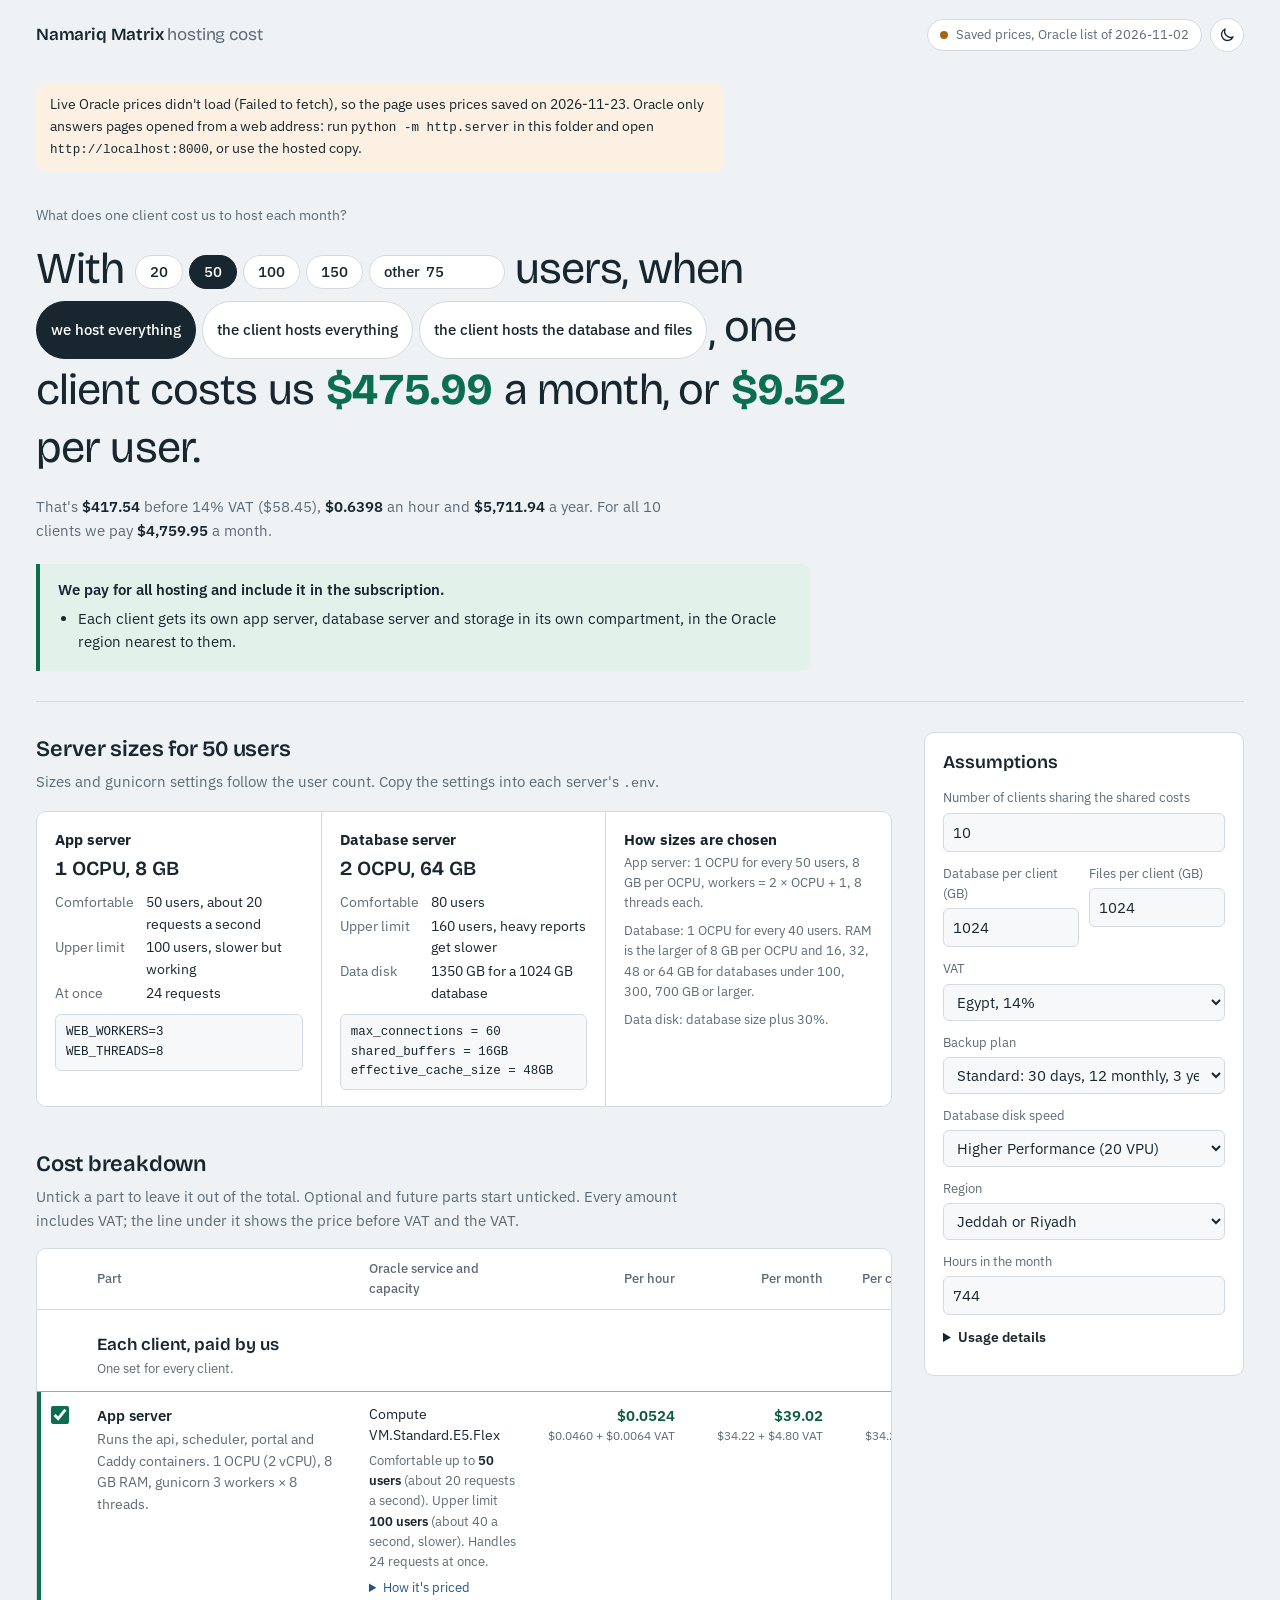
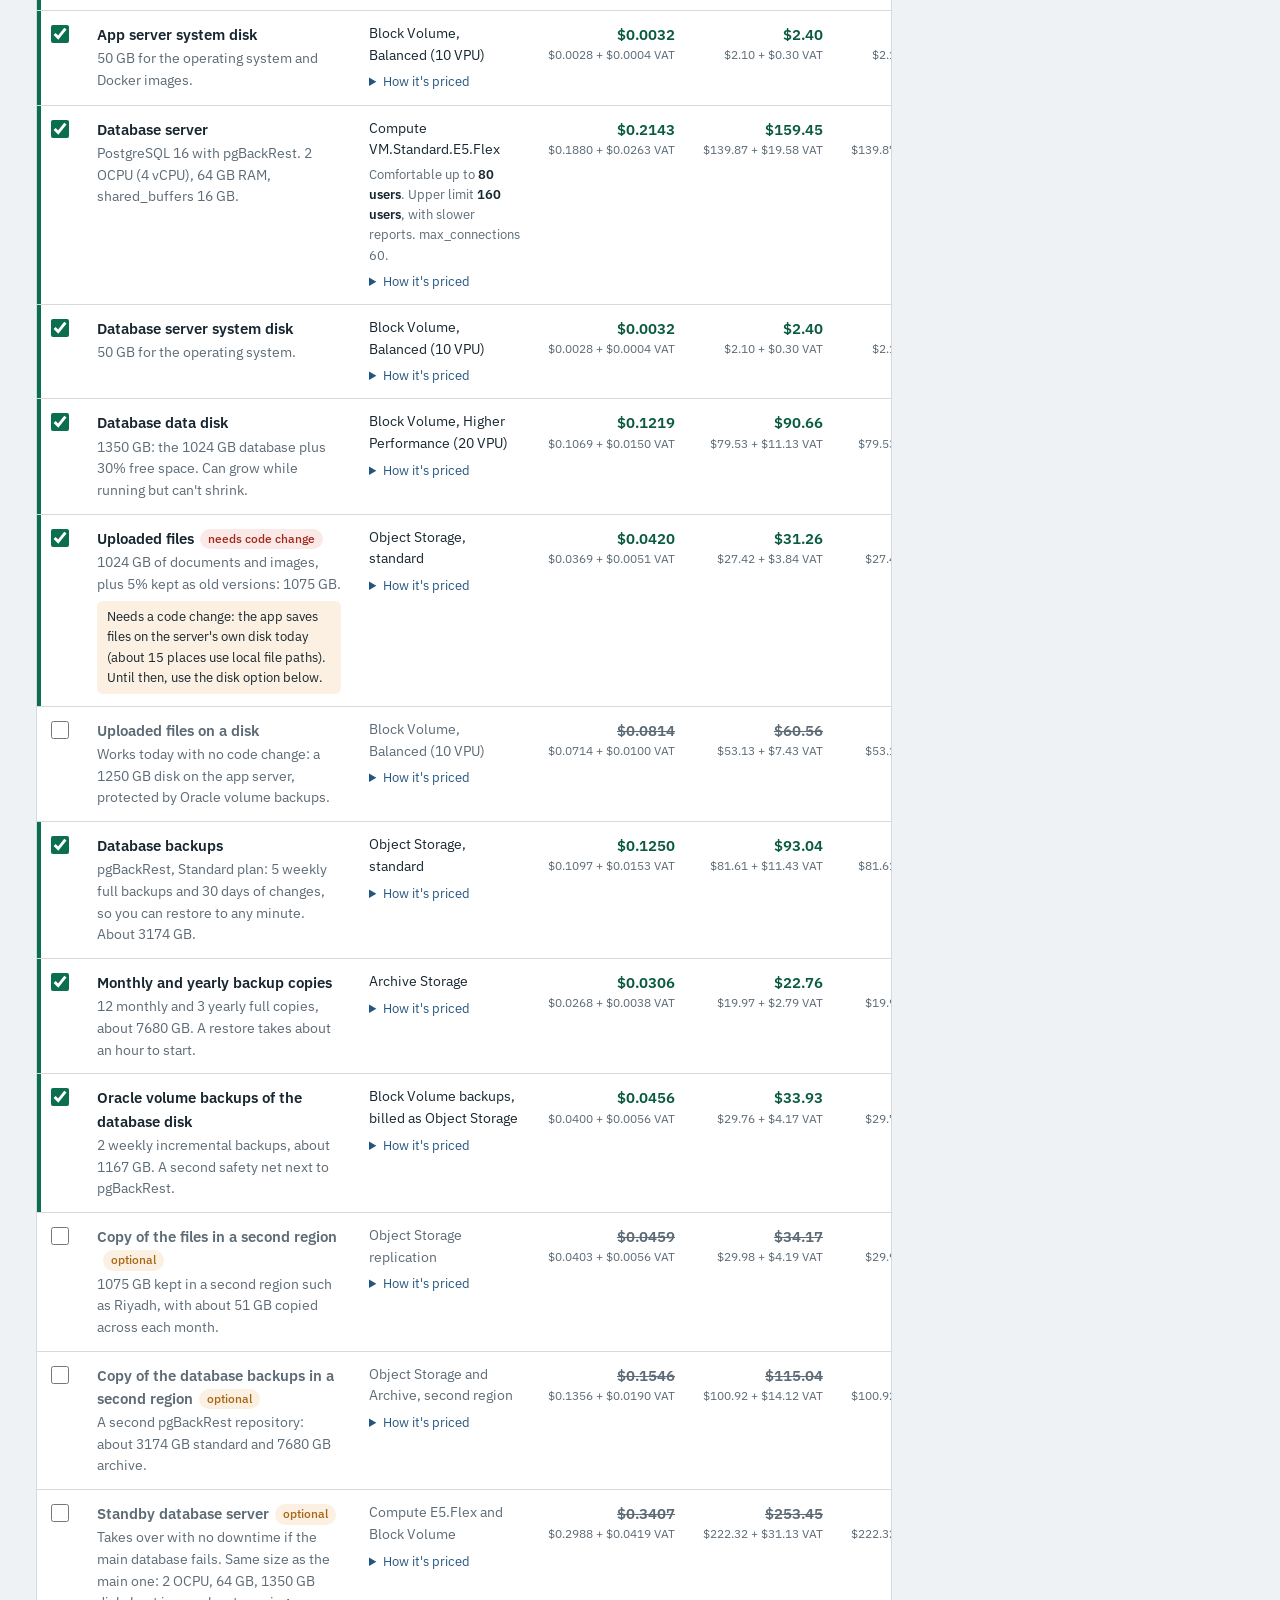
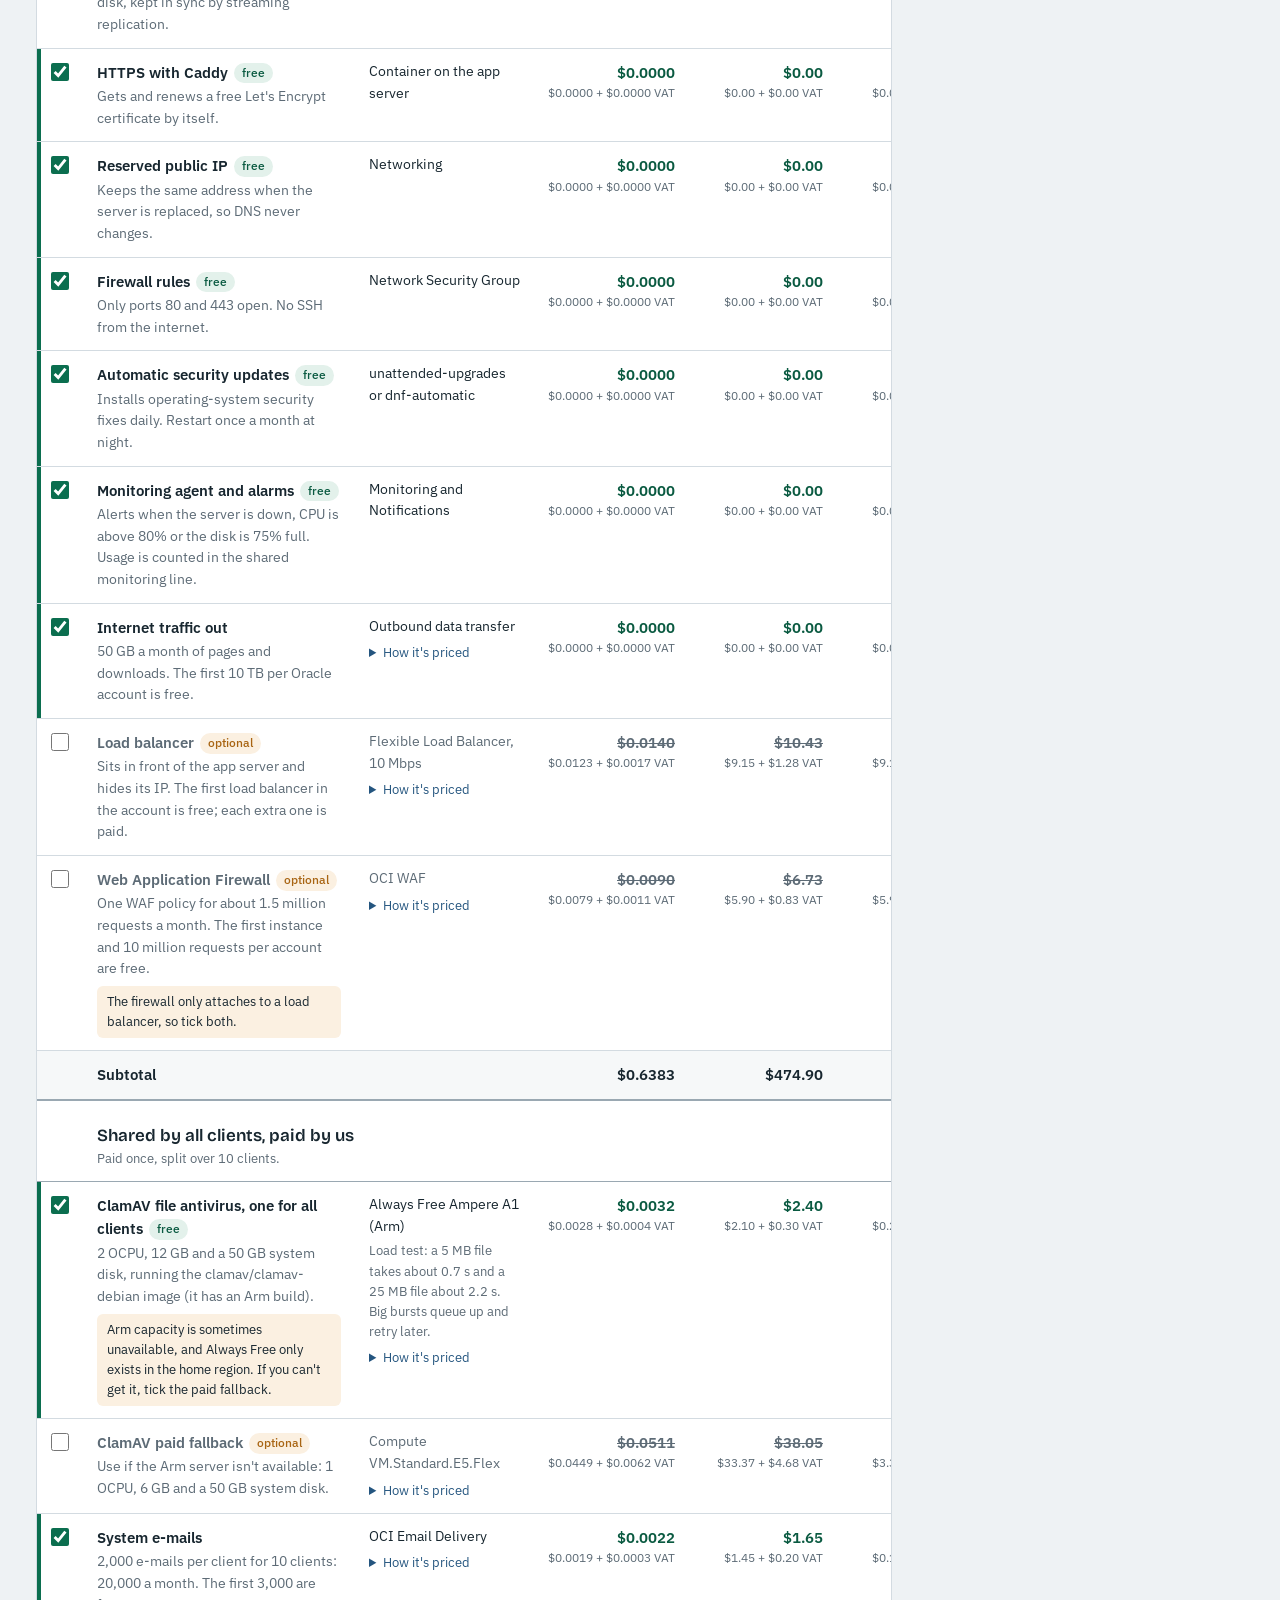
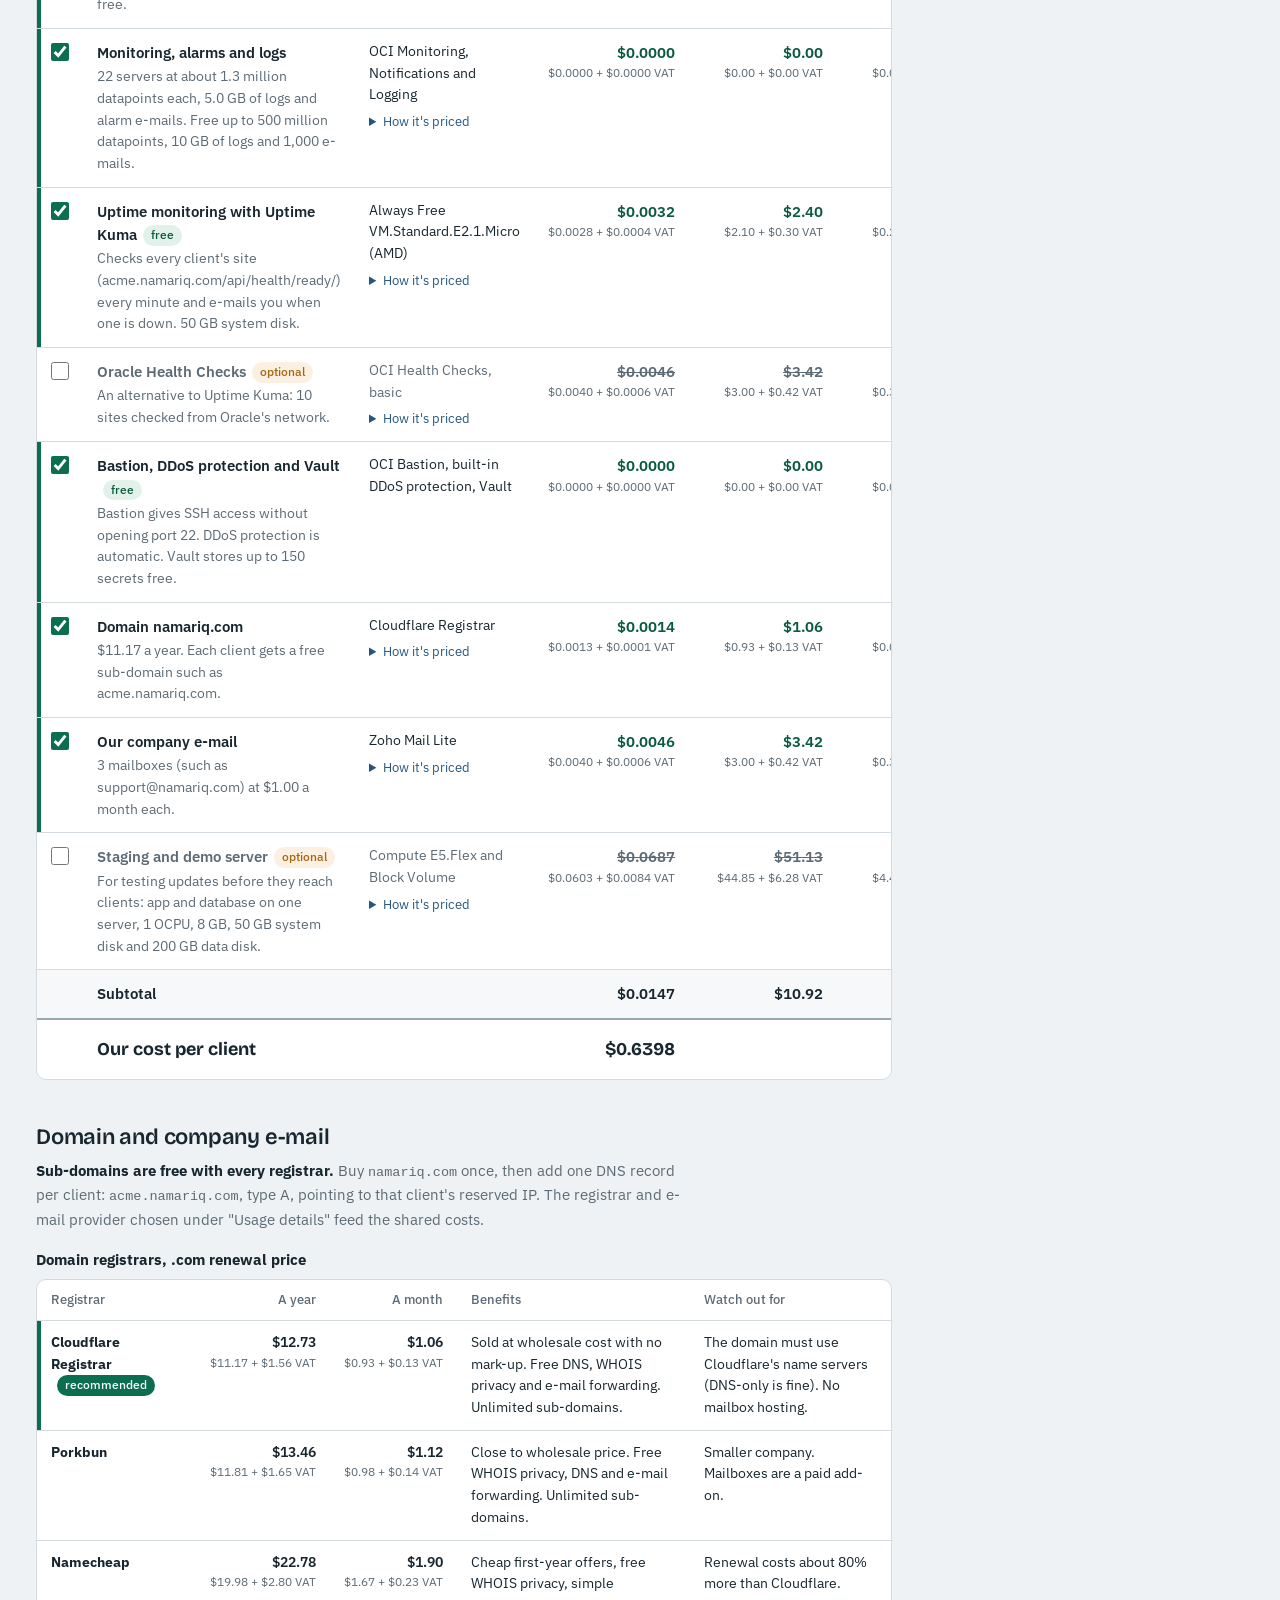
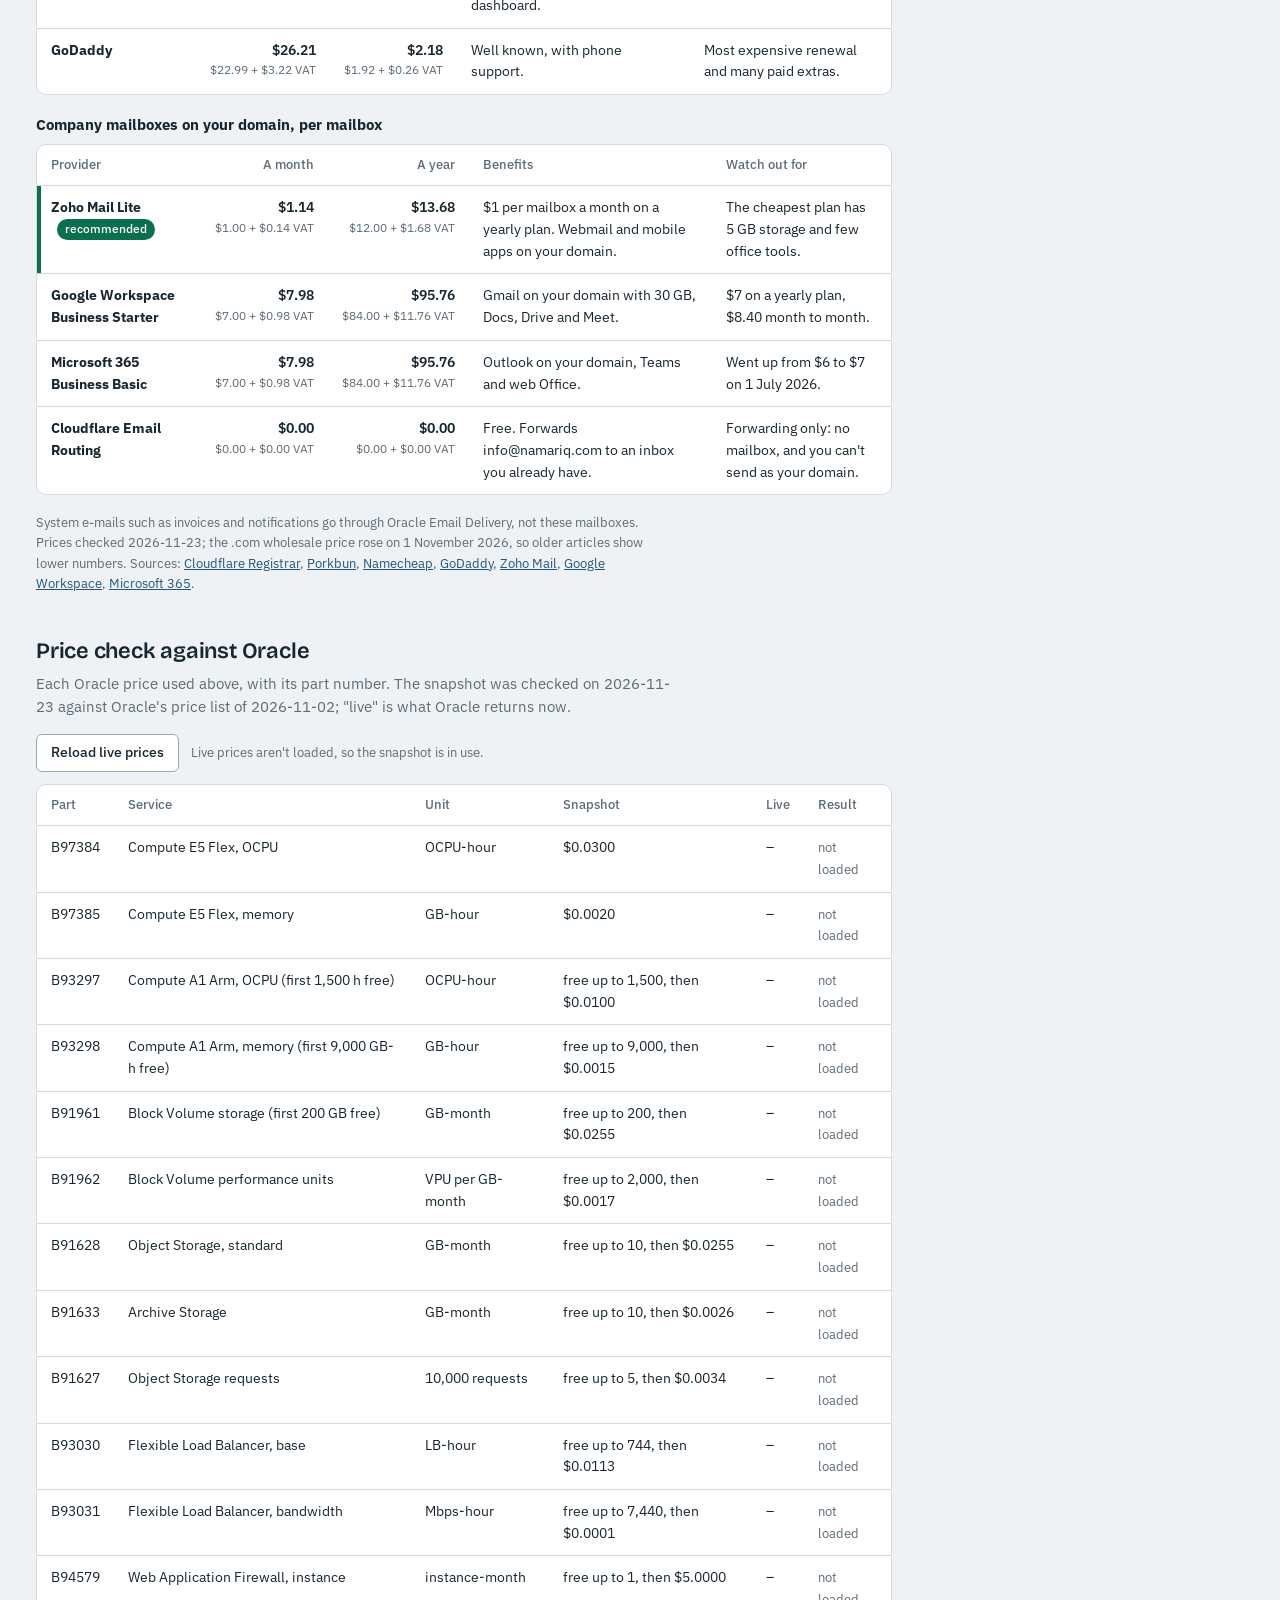
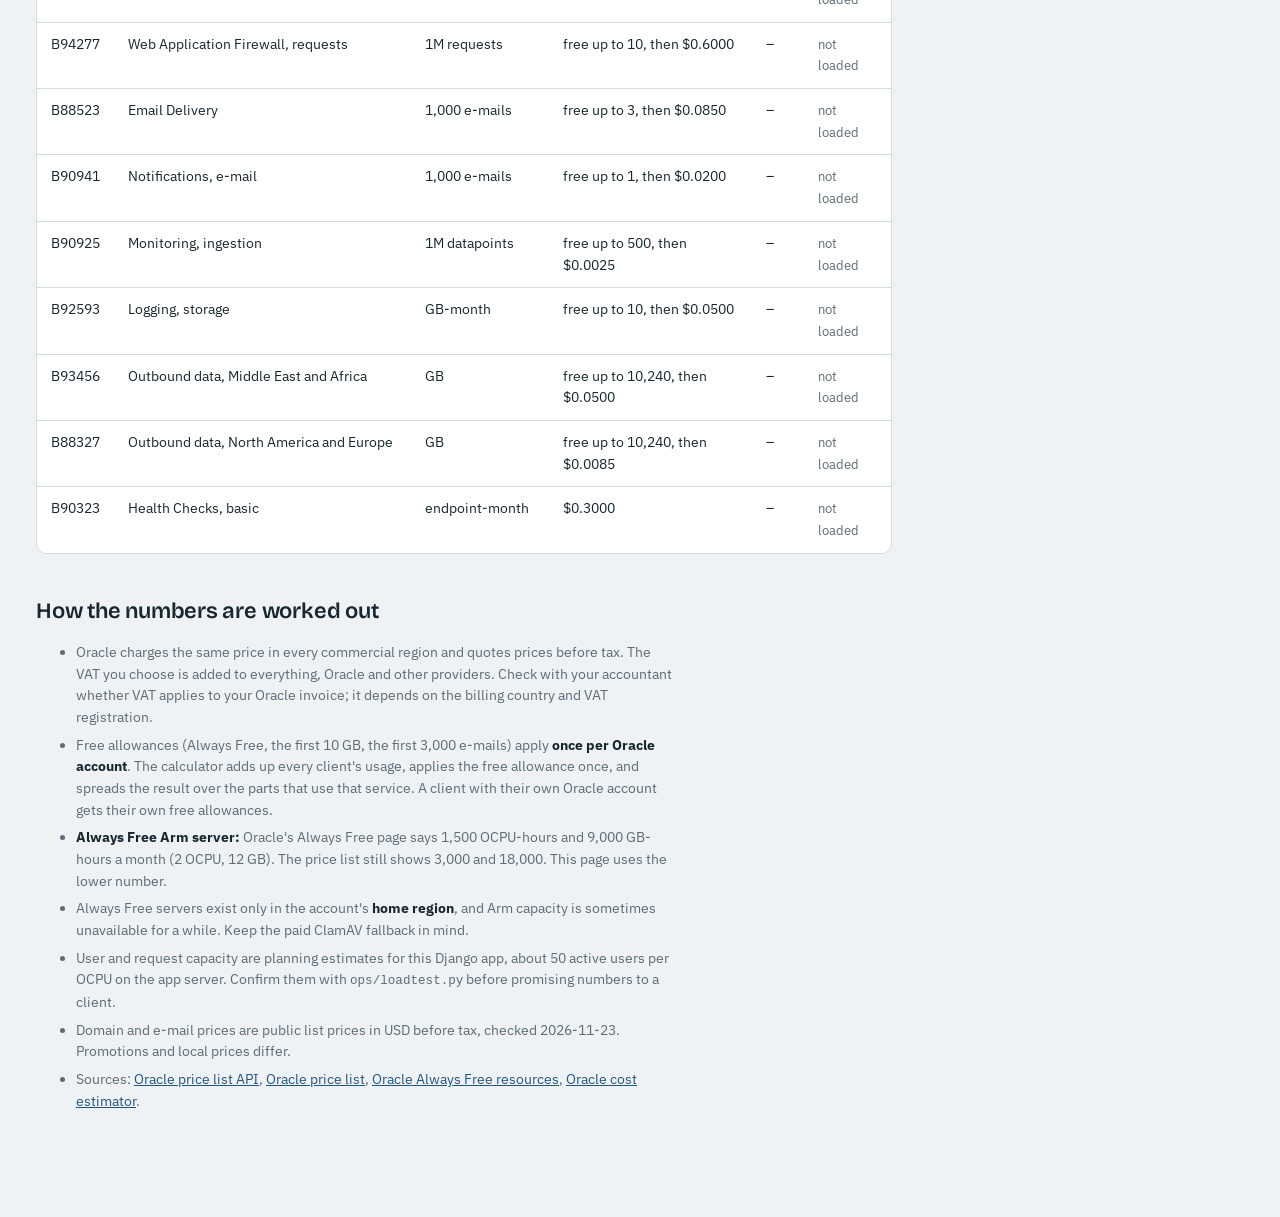
==== commit 387e8eda: "Redesign cost calculator page" ====
--- a/index.html
+++ b/index.html
@@ -4,191 +4,322 @@
 <meta charset="utf-8">
 <meta name="viewport" content="width=device-width, initial-scale=1">
 <title>Namariq Hosting Cost</title>
+<link rel="preconnect" href="https://fonts.googleapis.com">
+<link rel="preconnect" href="https://fonts.gstatic.com" crossorigin>
+<link href="https://fonts.googleapis.com/css2?family=Bricolage+Grotesque:opsz,wght@12..96,400;12..96,600;12..96,700&family=IBM+Plex+Sans:wght@400;500;600&display=swap" rel="stylesheet">
 <style>
 :root{
-  --bg:#f6f7f9; --card:#ffffff; --text:#1c2430; --muted:#6b7686; --line:#e3e7ec;
-  --accent:#0f766e; --accent-soft:#e6f4f2; --accent-line:#5eb8ad;
-  --warn:#9a5b00; --warn-soft:#fff4e0; --danger:#b42318; --danger-soft:#fdecea;
-  --info-soft:#eef3fb; --info:#1d4f91; --chip:#eef0f3; --good:#13795b;
+  --page:#EEF2F4; --sheet:#FFFFFF; --ink:#17262F; --muted:#5D6B76; --rule:#D3DBE1; --rule-strong:#9AA8B2;
+  --green:#0B6E4F; --green-soft:#E3F1EB; --green-ink:#0A5A41;
+  --amber:#A86412; --amber-soft:#FBF0E1;
+  --red:#A3261B; --red-soft:#FBE9E7;
+  --blue:#24557F; --blue-soft:#E6EEF6;
+  --field:#F6F8F9;
+  --display:"Bricolage Grotesque", "Segoe UI", system-ui, sans-serif;
+  --text:"IBM Plex Sans", "Segoe UI", system-ui, sans-serif;
+  --code:ui-monospace, Consolas, monospace;
 }
 @media (prefers-color-scheme: dark){
   :root:not([data-theme="light"]){
-    --bg:#11151a; --card:#181e25; --text:#e6eaf0; --muted:#97a2b0; --line:#2a333d;
-    --accent:#4fd1c0; --accent-soft:#12302d; --accent-line:#2c8075;
-    --warn:#f2b45a; --warn-soft:#33270f; --danger:#ff8a80; --danger-soft:#3a1714;
-    --info-soft:#16243a; --info:#8db6f0; --chip:#222a33; --good:#5fd3a4;
+    --page:#14212B; --sheet:#1B2A35; --ink:#E7EDF1; --muted:#9BAAB5; --rule:#2E3F4B; --rule-strong:#5A6E7C;
+    --green:#4CC79A; --green-soft:#173A31; --green-ink:#7DDDB8;
+    --amber:#E8A955; --amber-soft:#3A2C17;
+    --red:#F08C80; --red-soft:#3D2120;
+    --blue:#8FB8E0; --blue-soft:#1C3145; --field:#16242E;
   }
 }
 :root[data-theme="dark"]{
-  --bg:#11151a; --card:#181e25; --text:#e6eaf0; --muted:#97a2b0; --line:#2a333d;
-  --accent:#4fd1c0; --accent-soft:#12302d; --accent-line:#2c8075;
-  --warn:#f2b45a; --warn-soft:#33270f; --danger:#ff8a80; --danger-soft:#3a1714;
-  --info-soft:#16243a; --info:#8db6f0; --chip:#222a33; --good:#5fd3a4;
+  --page:#14212B; --sheet:#1B2A35; --ink:#E7EDF1; --muted:#9BAAB5; --rule:#2E3F4B; --rule-strong:#5A6E7C;
+  --green:#4CC79A; --green-soft:#173A31; --green-ink:#7DDDB8;
+  --amber:#E8A955; --amber-soft:#3A2C17;
+  --red:#F08C80; --red-soft:#3D2120;
+  --blue:#8FB8E0; --blue-soft:#1C3145; --field:#16242E;
 }
 *{box-sizing:border-box}
 [hidden]{display:none!important}
-body{margin:0;background:var(--bg);color:var(--text);font:14px/1.5 system-ui,-apple-system,"Segoe UI",Roboto,sans-serif}
-.wrap{max-width:1280px;margin:0 auto;padding:20px 16px 60px}
-h1{font-size:22px;margin:0 0 4px}
-h2{font-size:17px;margin:28px 0 10px}
-h3{font-size:15px;margin:18px 0 8px}
-.sub{color:var(--muted);margin:0 0 14px}
-.card{background:var(--card);border:1px solid var(--line);border-radius:10px;padding:14px 16px;margin:12px 0}
-.banner{padding:10px 14px;border-radius:8px;margin:10px 0;border:1px solid var(--line);font-size:13px}
-.banner.ok{background:var(--accent-soft);border-color:var(--accent-line)}
-.banner.warn{background:var(--warn-soft);border-color:var(--warn)}
-.banner.danger{background:var(--danger-soft);border-color:var(--danger)}
-.banner.info{background:var(--info-soft);border-color:var(--info)}
-.tabs{display:flex;gap:6px;flex-wrap:wrap;margin:16px 0 0;border-bottom:2px solid var(--line)}
-.tab{border:1px solid var(--line);border-bottom:none;background:var(--chip);color:var(--text);padding:9px 14px;border-radius:8px 8px 0 0;cursor:pointer;font:inherit;font-weight:600}
-.tab[aria-selected="true"]{background:var(--accent);color:#fff;border-color:var(--accent)}
-:root[data-theme="dark"] .tab[aria-selected="true"]{color:#0b1a18}
-@media (prefers-color-scheme: dark){:root:not([data-theme="light"]) .tab[aria-selected="true"]{color:#0b1a18}}
-.grid{display:grid;grid-template-columns:repeat(auto-fit,minmax(190px,1fr));gap:10px 14px}
-label.f{display:flex;flex-direction:column;gap:4px;font-size:12px;color:var(--muted)}
-label.f input,label.f select{font:inherit;color:var(--text);background:var(--bg);border:1px solid var(--line);border-radius:6px;padding:6px 8px}
-.users{display:flex;gap:6px;flex-wrap:wrap;align-items:center}
-.ubtn{font:inherit;border:1px solid var(--line);background:var(--bg);color:var(--text);padding:6px 12px;border-radius:999px;cursor:pointer}
-.ubtn[aria-pressed="true"]{background:var(--accent);border-color:var(--accent);color:#fff;font-weight:600}
-.ubtn input{width:70px;border:none;background:transparent;color:inherit;font:inherit;padding:0 2px}
-.kpis{display:grid;grid-template-columns:repeat(auto-fit,minmax(210px,1fr));gap:10px}
-.kpi{background:var(--card);border:1px solid var(--line);border-radius:10px;padding:12px 14px}
-.kpi .l{font-size:12px;color:var(--muted)}
-.kpi .v{font-size:22px;font-weight:700;margin-top:2px}
-.kpi .b{font-size:12px;color:var(--muted)}
-.kpi.main{border-color:var(--accent-line);background:var(--accent-soft)}
-.tblwrap{overflow-x:auto;border:1px solid var(--line);border-radius:10px;background:var(--card)}
-table{border-collapse:collapse;width:100%;min-width:900px}
-th,td{padding:8px 10px;border-bottom:1px solid var(--line);vertical-align:top;text-align:left}
-th{font-size:12px;color:var(--muted);font-weight:600;background:var(--bg);position:sticky;top:0}
-td.num,th.num{text-align:right;white-space:nowrap}
-tr.on{background:var(--accent-soft)}
-tr.on td:first-child{box-shadow:inset 4px 0 0 var(--accent)}
-tr.off{color:var(--muted)}
-tr.off .money{text-decoration:line-through;opacity:.7}
-tr.group td{background:var(--chip);font-weight:700;color:var(--text)}
-.money{font-weight:600}
-.vat{display:block;font-size:11px;color:var(--muted);font-weight:400}
-.tag{display:inline-block;font-size:11px;padding:1px 7px;border-radius:999px;margin-left:6px;vertical-align:1px;background:var(--chip);color:var(--muted)}
-.tag.future{background:var(--warn-soft);color:var(--warn)}
-.tag.free{background:var(--accent-soft);color:var(--good)}
-.tag.code{background:var(--danger-soft);color:var(--danger)}
-.tag.rec{background:var(--accent);color:#fff}
-.small{font-size:12px;color:var(--muted)}
-.cap{font-size:12px}
-.cap b{color:var(--text)}
-code,pre{font-family:ui-monospace,Consolas,monospace;font-size:12px}
-pre{background:var(--bg);border:1px solid var(--line);border-radius:6px;padding:8px 10px;overflow-x:auto;margin:6px 0}
-input[type=checkbox]{width:17px;height:17px;accent-color:var(--accent);cursor:pointer}
-.row{display:flex;gap:10px;align-items:center;flex-wrap:wrap}
-button.act{font:inherit;border:1px solid var(--line);background:var(--card);color:var(--text);padding:6px 12px;border-radius:6px;cursor:pointer}
-.ok{color:var(--good)} .bad{color:var(--danger)}
-details summary{cursor:pointer;font-weight:600}
-ul{margin:6px 0;padding-left:20px}
-a{color:var(--info)}
-@media (max-width:640px){.kpi .v{font-size:19px}}
+html{-webkit-text-size-adjust:100%}
+body{margin:0;background:var(--page);color:var(--ink);font:15px/1.55 var(--text);font-variant-numeric:tabular-nums}
+a{color:var(--blue)}
+:focus-visible{outline:2px solid var(--blue);outline-offset:2px;border-radius:4px}
+.wrap{max-width:1240px;margin:0 auto;padding:0 16px 72px}
+
+/* header */
+.top{display:flex;justify-content:space-between;align-items:center;gap:12px;padding:18px 0;flex-wrap:wrap}
+.brand{font-family:var(--display);font-weight:600;font-size:17px;letter-spacing:-.01em}
+.brand span{color:var(--muted);font-weight:400}
+.top-right{display:flex;gap:8px;align-items:center;flex-wrap:wrap}
+.source{display:inline-flex;align-items:center;gap:8px;font-size:13px;color:var(--muted);padding:5px 12px;border:1px solid var(--rule);border-radius:999px;background:var(--sheet)}
+.source::before{content:"";width:8px;height:8px;border-radius:50%;background:var(--rule-strong)}
+.source.live::before{background:var(--green)}
+.source.snap::before{background:var(--amber)}
+.ghost{font:inherit;font-size:13px;color:var(--ink);background:transparent;border:1px solid var(--rule);border-radius:999px;padding:5px 12px;cursor:pointer}
+.ghost:hover{border-color:var(--rule-strong)}
+.icon-btn{display:inline-grid;place-items:center;width:34px;height:34px;padding:0;color:var(--ink);background:var(--sheet);border:1px solid var(--rule);border-radius:50%;cursor:pointer}
+.icon-btn:hover{border-color:var(--rule-strong)}
+.icon-btn .i-sun{display:none}
+.icon-btn.dark .i-sun{display:block}
+.icon-btn.dark .i-moon{display:none}
+
+/* hero sentence */
+.hero{padding:34px 0 30px;border-bottom:1px solid var(--rule)}
+.hero-q{font-size:14px;color:var(--muted);margin:0 0 14px}
+.sentence{font-family:var(--display);font-weight:400;font-size:clamp(26px,3.6vw,44px);line-height:1.32;letter-spacing:-.02em;margin:0;max-width:30ch}
+.sentence .pick{display:inline-flex;flex-wrap:wrap;gap:6px;vertical-align:middle;margin:2px 0}
+.sentence #tabs::after{content:",";align-self:flex-end;margin-left:-4px}
+.chip{font:inherit;font-family:var(--text);font-size:15px;font-weight:500;letter-spacing:0;color:var(--ink);background:var(--sheet);border:1px solid var(--rule);border-radius:999px;padding:6px 14px;cursor:pointer;line-height:1.3}
+.chip:hover{border-color:var(--rule-strong)}
+.chip[aria-pressed="true"]{background:var(--ink);color:var(--sheet);border-color:var(--ink)}
+.chip.custom{display:inline-flex;align-items:center;gap:6px;cursor:text}
+.chip.custom input{width:64px;font:inherit;color:inherit;background:transparent;border:none;padding:0;outline:none}
+.chip.custom:focus-within{outline:2px solid var(--blue);outline-offset:2px}
+.total{font-weight:700;color:var(--green);white-space:nowrap;border-radius:6px;padding:0 2px;transition:background-color .6s}
+.total.flash{background:var(--green-soft);transition:none}
+.hero-foot{margin:18px 0 0;color:var(--muted);font-size:15px;max-width:70ch}
+.hero-foot b{color:var(--ink);font-weight:600}
+@media (prefers-reduced-motion: reduce){.total{transition:none}}
+
+/* hosting model note */
+.model-note{margin:22px 0 0;padding:14px 18px;border-left:4px solid var(--green);background:var(--green-soft);border-radius:0 8px 8px 0;max-width:86ch}
+.model-note.amber{border-color:var(--amber);background:var(--amber-soft)}
+.model-note.red{border-color:var(--red);background:var(--red-soft)}
+.model-note p{margin:0 0 6px;font-weight:600}
+.model-note ul{margin:0;padding-left:20px}
+.model-note li{margin:3px 0}
+
+/* layout */
+.layout{display:grid;grid-template-columns:minmax(0,1fr) 320px;gap:32px;align-items:start;margin-top:30px}
+@media (max-width:1100px){.layout{grid-template-columns:minmax(0,1fr)}.aside{order:-1}}
+.section{margin:0 0 40px}
+.section > h2{font-family:var(--display);font-weight:600;font-size:22px;letter-spacing:-.01em;margin:0 0 4px}
+.section > .lead{color:var(--muted);margin:0 0 16px;max-width:72ch}
+
+/* sizing */
+.sizes{display:grid;grid-template-columns:repeat(auto-fit,minmax(240px,1fr));gap:0;background:var(--sheet);border:1px solid var(--rule);border-radius:10px}
+.size{padding:16px 18px;border-right:1px solid var(--rule)}
+.size:last-child{border-right:none}
+@media (max-width:760px){.size{border-right:none;border-bottom:1px solid var(--rule)}.size:last-child{border-bottom:none}}
+.size h3{font-size:15px;margin:0 0 2px}
+.size .shape{font-family:var(--display);font-size:20px;font-weight:600;margin:0 0 8px}
+.size dl{margin:0;display:grid;grid-template-columns:auto 1fr;gap:2px 12px;font-size:14px}
+.size dt{color:var(--muted)}
+.size dd{margin:0}
+.size pre{font-family:var(--code);font-size:12.5px;background:var(--field);border:1px solid var(--rule);border-radius:6px;padding:8px 10px;margin:10px 0 0;overflow-x:auto}
+.size .rules{font-size:13px;color:var(--muted);margin:0}
+
+/* the bill */
+.bill{background:var(--sheet);border:1px solid var(--rule);border-radius:10px;overflow-x:auto}
+.bill table{width:100%;border-collapse:collapse;min-width:720px}
+@media (max-width:760px){.bill table{min-width:0}}
+.bill th{font-size:13px;font-weight:500;color:var(--muted);text-align:left;padding:10px 14px;border-bottom:1px solid var(--rule)}
+.bill td{padding:12px 14px;border-bottom:1px solid var(--rule);vertical-align:top}
+.bill .num{text-align:right;white-space:nowrap}
+.bill tr.grp td{padding-top:22px;border-bottom:1px solid var(--rule-strong)}
+.bill tr.grp .gname{font-family:var(--display);font-weight:600;font-size:17px}
+.bill tr.grp .gsub{display:block;font-size:13px;color:var(--muted);font-weight:400;font-family:var(--text)}
+.bill tr.sub td{border-bottom:2px solid var(--rule-strong);font-weight:600;background:var(--field)}
+.bill tr.grand td{border-bottom:none;padding-top:16px;padding-bottom:16px;font-family:var(--display);font-size:18px;font-weight:700}
+.bill tr.grand .num span.amt{border-bottom:4px double var(--ink);padding-bottom:2px}
+.bill .ck{width:44px}
+.bill input[type=checkbox]{width:18px;height:18px;margin:2px 0 0;accent-color:var(--green);cursor:pointer}
+.item-name{font-weight:600}
+.item-spec{color:var(--muted);font-size:14px;margin-top:2px}
+.item-note{font-size:13px;margin-top:6px;padding:6px 10px;border-radius:6px;background:var(--amber-soft);color:var(--ink)}
+.svc{font-size:14px}
+.cap{font-size:13px;color:var(--muted);margin-top:4px}
+.cap b{color:var(--ink);font-weight:600}
+.detail{margin-top:6px;font-size:13px;color:var(--muted)}
+.detail summary{cursor:pointer;color:var(--blue);width:max-content}
+.amt{font-weight:600}
+.vat{display:block;font-size:12px;color:var(--muted);font-weight:400}
+tr.on td.ck{box-shadow:inset 4px 0 0 var(--green)}
+tr.on .amt{color:var(--green-ink)}
+tr.off .item-name, tr.off .svc{color:var(--muted)}
+tr.off .amt{color:var(--muted);text-decoration:line-through;text-decoration-thickness:1px}
+.badge{display:inline-block;font-size:12px;font-weight:500;padding:1px 8px;border-radius:999px;margin-left:6px;vertical-align:1px;white-space:nowrap}
+.badge.future{background:var(--amber-soft);color:var(--amber)}
+.badge.free{background:var(--green-soft);color:var(--green-ink)}
+.badge.code{background:var(--red-soft);color:var(--red)}
+.badge.rec{background:var(--green);color:var(--sheet)}
+
+/* phone: rows become blocks */
+@media (max-width:760px){
+  .bill table, .bill tbody{display:block;width:100%}
+  .bill thead{display:none}
+  .bill tr{display:grid;grid-template-columns:36px 1fr 1fr;gap:4px 8px;padding:12px;border-bottom:1px solid var(--rule)}
+  .bill td{display:block;padding:0;border:none}
+  .bill td.ck{grid-row:span 4}
+  .bill td.main, .bill td.svc{grid-column:2 / 4}
+  .bill td.num{text-align:left;font-size:13px}
+  .bill td.num::before{content:attr(data-l);display:block;color:var(--muted);font-size:12px}
+  .bill td.num.hr{display:none}
+  .bill tr.grp, .bill tr.sub, .bill tr.grand{grid-template-columns:1fr auto}
+  .bill tr.grp td:empty, .bill tr.sub td:empty, .bill tr.grand td:empty{display:none}
+  .bill tr.grp td.num.hr, .bill tr.sub td.num.hr, .bill tr.grand td.num.hr{display:none}
+  tr.on td.ck{box-shadow:none}
+  tr.on{box-shadow:inset 4px 0 0 var(--green)}
+}
+
+/* assumptions panel */
+.aside{position:sticky;top:16px}
+@media (max-width:1100px){
+  .aside{position:static}
+  .panel{display:grid;grid-template-columns:repeat(auto-fit,minmax(220px,1fr));gap:0 18px}
+  .panel h2, .panel details{grid-column:1 / -1}
+  .panel details[open]{display:grid;grid-template-columns:repeat(auto-fit,minmax(220px,1fr));gap:0 18px}
+  .panel details summary{grid-column:1 / -1}
+}
+.panel{background:var(--sheet);border:1px solid var(--rule);border-radius:10px;padding:16px 18px}
+.panel h2{font-family:var(--display);font-weight:600;font-size:18px;margin:0 0 12px}
+.panel h3{font-size:14px;margin:18px 0 8px;color:var(--muted);font-weight:500}
+.field{display:flex;flex-direction:column;gap:4px;margin:0 0 12px;font-size:13px;color:var(--muted)}
+.field input,.field select{font:inherit;font-size:15px;color:var(--ink);background:var(--field);border:1px solid var(--rule);border-radius:6px;padding:7px 9px;width:100%}
+.field input:focus,.field select:focus{border-color:var(--blue);outline:none;box-shadow:0 0 0 2px var(--blue-soft)}
+.pair{display:grid;grid-template-columns:1fr 1fr;gap:0 10px}
+.panel details summary{cursor:pointer;font-weight:600;font-size:14px;margin:6px 0 10px}
+
+/* domains & check */
+.cmp{background:var(--sheet);border:1px solid var(--rule);border-radius:10px;overflow-x:auto;margin:0 0 18px}
+.cmp table{width:100%;border-collapse:collapse;min-width:700px}
+.cmp th{font-size:13px;font-weight:500;color:var(--muted);text-align:left;padding:10px 14px;border-bottom:1px solid var(--rule)}
+.cmp td{padding:11px 14px;border-bottom:1px solid var(--rule);vertical-align:top;font-size:14px}
+.cmp tr:last-child td{border-bottom:none}
+.cmp .num{text-align:right;white-space:nowrap}
+.cmp tr.sel td:first-child{box-shadow:inset 4px 0 0 var(--green)}
+.cmp h3{margin:0}
+.section h3.sm{font-size:15px;margin:0 0 8px}
+.ok{color:var(--green-ink)} .bad{color:var(--red)}
+.btn{font:inherit;font-size:14px;font-weight:500;color:var(--ink);background:var(--sheet);border:1px solid var(--rule-strong);border-radius:6px;padding:7px 14px;cursor:pointer}
+.row{display:flex;gap:12px;align-items:center;flex-wrap:wrap;margin:0 0 12px}
+.small{font-size:13px;color:var(--muted)}
+.notes{font-size:14px;color:var(--muted);max-width:80ch}
+.notes li{margin:6px 0}
+.notes b{color:var(--ink)}
+.fallback{margin:14px 0 0;padding:10px 14px;border-radius:8px;background:var(--amber-soft);font-size:14px;max-width:86ch}
+code{font-family:var(--code);font-size:.9em}
 </style>
 </head>
 <body>
 <div class="wrap">
-  <div class="row" style="justify-content:space-between">
-    <div>
-      <h1>Namariq Matrix · hosting cost calculator</h1>
-      <p class="sub">Monthly operating cost per client and per user on Oracle Cloud (OCI). All money in USD, VAT shown on every price.</p>
+  <header class="top">
+    <div class="brand">Namariq Matrix <span>hosting cost</span></div>
+    <div class="top-right">
+      <span class="source" id="source">Loading Oracle prices…</span>
+      <button class="icon-btn" id="themeBtn" type="button" aria-label="Switch to dark mode" title="Switch to dark mode">
+        <svg class="i-moon" viewBox="0 0 24 24" width="18" height="18" aria-hidden="true"><path d="M20 14.5A8 8 0 0 1 9.5 4a8 8 0 1 0 10.5 10.5z" fill="none" stroke="currentColor" stroke-width="1.8" stroke-linejoin="round"/></svg>
+        <svg class="i-sun" viewBox="0 0 24 24" width="18" height="18" aria-hidden="true"><circle cx="12" cy="12" r="4" fill="none" stroke="currentColor" stroke-width="1.8"/><path d="M12 2.5v2.2M12 19.3v2.2M2.5 12h2.2M19.3 12h2.2M5.3 5.3l1.6 1.6M17.1 17.1l1.6 1.6M5.3 18.7l1.6-1.6M17.1 6.9l1.6-1.6" stroke="currentColor" stroke-width="1.8" stroke-linecap="round"/></svg>
+      </button>
     </div>
-    <button class="act" id="themeBtn" type="button">Light / dark</button>
-  </div>
-
-  <div id="priceBanner" class="banner info">Loading prices from Oracle…</div>
-
-  <div class="card">
-    <h3 style="margin-top:0">Users per client</h3>
-    <div class="users" id="usersBox">
-      <button class="ubtn" data-u="20">20 users</button>
-      <button class="ubtn" data-u="50">50 users</button>
-      <button class="ubtn" data-u="100">100 users</button>
-      <button class="ubtn" data-u="150">150 users</button>
-      <span class="ubtn" data-u="custom" role="button" tabindex="0">Custom: <input id="uCustom" type="number" min="1" max="2000" value="75" aria-label="Custom users"></span>
-    </div>
-    <h3>Assumptions</h3>
-    <div class="grid">
-      <label class="f">Number of clients (shares the shared costs)<input id="clients" type="number" min="1" value="10"></label>
-      <label class="f">Database size per client (GB)<input id="dbGB" type="number" min="1" value="1024"></label>
-      <label class="f">Uploaded files per client (GB)<input id="filesGB" type="number" min="0" value="1024"></label>
-      <label class="f">VAT
-        <select id="vat"><option value="14">Egypt 14%</option><option value="15">Saudi Arabia 15%</option><option value="0">No VAT (0%)</option><option value="custom">Custom…</option></select>
-      </label>
-      <label class="f" id="vatCustomWrap" hidden>Custom VAT %<input id="vatCustom" type="number" min="0" step="0.1" value="5"></label>
-      <label class="f">Backup plan
-        <select id="plan"><option value="basic">Basic: 14 days, 3 monthly</option><option value="standard" selected>Standard: 30 days, 12 monthly, 3 yearly</option><option value="premium">Premium: 90 days, 12 monthly, 7 yearly</option></select>
-      </label>
-      <label class="f">Database disk speed
-        <select id="perf"><option value="20" selected>Higher Performance (20 VPU)</option><option value="10">Balanced (10 VPU)</option></select>
-      </label>
-      <label class="f">Region (only changes data-transfer price above 10 TB)
-        <select id="region"><option value="me">Jeddah / Riyadh (Middle East)</option><option value="eu">Frankfurt (Europe)</option></select>
-      </label>
-      <label class="f">Hours per month (Oracle bills by the hour)<input id="hours" type="number" min="1" max="744" value="744"></label>
-    </div>
-    <details style="margin-top:12px"><summary>More assumptions (usage)</summary>
-      <div class="grid" style="margin-top:10px">
-        <label class="f">Backup compression (backup size ÷ DB size)<input id="compress" type="number" min="0.05" max="1" step="0.05" value="0.5"></label>
-        <label class="f">Daily data change (% of DB)<input id="changePct" type="number" min="0" step="0.5" value="2"></label>
-        <label class="f">Oracle volume backups kept (weekly)<input id="volKept" type="number" min="1" value="2"></label>
-        <label class="f">Old file versions kept (% of files)<input id="verPct" type="number" min="0" value="5"></label>
-        <label class="f">New files per month (% of files)<input id="growPct" type="number" min="0" value="5"></label>
-        <label class="f">System e-mails per client per month<input id="emails" type="number" min="0" value="2000"></label>
-        <label class="f">Requests per user per day (for WAF)<input id="reqDay" type="number" min="0" value="1000"></label>
-        <label class="f">Internet traffic out per client (GB/month)<input id="outGB" type="number" min="0" value="50"></label>
-        <label class="f">Logs per client sent to OCI Logging (GB/month)<input id="logGB" type="number" min="0" step="0.1" value="0.5"></label>
-        <label class="f">Our team mailboxes<input id="mailboxes" type="number" min="0" value="3"></label>
-        <label class="f">Domain registrar
-          <select id="registrar"></select>
+  </header>
+  <div id="fallback" class="fallback" hidden></div>
+
+  <section class="hero" aria-labelledby="sentence">
+    <p class="hero-q">What does one client cost us to host each month?</p>
+    <p class="sentence" id="sentence">
+      With
+      <span class="pick" role="group" aria-label="Users per client" id="usersBox">
+        <button class="chip" type="button" data-u="20">20</button>
+        <button class="chip" type="button" data-u="50">50</button>
+        <button class="chip" type="button" data-u="100">100</button>
+        <button class="chip" type="button" data-u="150">150</button>
+        <label class="chip custom" data-u="custom">other <input id="uCustom" type="number" min="1" max="2000" value="75" aria-label="Custom number of users"></label>
+      </span>
+      users, when
+      <span class="pick" role="group" aria-label="Who hosts" id="tabs">
+        <button class="chip" type="button" data-tab="oracle">we host everything</button>
+        <button class="chip" type="button" data-tab="client">the client hosts everything</button>
+        <button class="chip" type="button" data-tab="split">the client hosts the database and files</button>
+      </span>
+      one client costs us <span class="total" id="tMonth">$0</span> a month, or <span class="total" id="tUser">$0</span> per user.
+    </p>
+    <p class="hero-foot" id="heroFoot"></p>
+    <div id="tabNotes"></div>
+  </section>
+
+  <div class="layout">
+    <main>
+      <section class="section" aria-labelledby="hSizes">
+        <h2 id="hSizes">Server sizes for <span id="sizeUsers"></span> users</h2>
+        <p class="lead">Sizes and gunicorn settings follow the user count. Copy the settings into each server's <code>.env</code>.</p>
+        <div class="sizes" id="sizing"></div>
+      </section>
+
+      <section class="section" aria-labelledby="hBill">
+        <h2 id="hBill">Cost breakdown</h2>
+        <p class="lead">Untick a part to leave it out of the total. Optional and future parts start unticked. Every amount includes VAT; the line under it shows the price before VAT and the VAT.</p>
+        <div class="bill"><table id="tbl"></table></div>
+      </section>
+
+      <section class="section" aria-labelledby="hDom">
+        <h2 id="hDom">Domain and company e-mail</h2>
+        <div id="domains"></div>
+      </section>
+
+      <section class="section" aria-labelledby="hCheck">
+        <h2 id="hCheck">Price check against Oracle</h2>
+        <p class="lead">Each Oracle price used above, with its part number. The snapshot was checked on 2026-11-23 against Oracle's price list of 2026-11-02; "live" is what Oracle returns now.</p>
+        <div class="row"><button class="btn" id="reloadBtn" type="button">Reload live prices</button><span class="small" id="checkSummary"></span></div>
+        <div class="cmp"><table id="checkTbl"></table></div>
+      </section>
+
+      <section class="section" aria-labelledby="hNotes">
+        <h2 id="hNotes">How the numbers are worked out</h2>
+        <ul class="notes">
+          <li>Oracle charges the same price in every commercial region and quotes prices before tax. The VAT you choose is added to everything, Oracle and other providers. Check with your accountant whether VAT applies to your Oracle invoice; it depends on the billing country and VAT registration.</li>
+          <li>Free allowances (Always Free, the first 10 GB, the first 3,000 e-mails) apply <b>once per Oracle account</b>. The calculator adds up every client's usage, applies the free allowance once, and spreads the result over the parts that use that service. A client with their own Oracle account gets their own free allowances.</li>
+          <li><b>Always Free Arm server:</b> Oracle's Always Free page says 1,500 OCPU-hours and 9,000 GB-hours a month (2 OCPU, 12 GB). The price list still shows 3,000 and 18,000. This page uses the lower number.</li>
+          <li>Always Free servers exist only in the account's <b>home region</b>, and Arm capacity is sometimes unavailable for a while. Keep the paid ClamAV fallback in mind.</li>
+          <li>User and request capacity are planning estimates for this Django app, about 50 active users per OCPU on the app server. Confirm them with <code>ops/loadtest.py</code> before promising numbers to a client.</li>
+          <li>Domain and e-mail prices are public list prices in USD before tax, checked 2026-11-23. Promotions and local prices differ.</li>
+          <li>Sources: <a href="https://apexapps.oracle.com/pls/apex/cetools/api/v1/products/?currencyCode=USD" target="_blank" rel="noopener">Oracle price list API</a>, <a href="https://www.oracle.com/cloud/price-list/" target="_blank" rel="noopener">Oracle price list</a>, <a href="https://docs.oracle.com/en-us/iaas/Content/FreeTier/freetier_topic-Always_Free_Resources.htm" target="_blank" rel="noopener">Oracle Always Free resources</a>, <a href="https://www.oracle.com/cloud/costestimator.html" target="_blank" rel="noopener">Oracle cost estimator</a>.</li>
+        </ul>
+      </section>
+    </main>
+
+    <aside class="aside" aria-labelledby="hAssume">
+      <div class="panel">
+        <h2 id="hAssume">Assumptions</h2>
+        <label class="field">Number of clients sharing the shared costs<input id="clients" type="number" min="1" value="10"></label>
+        <div class="pair">
+          <label class="field">Database per client (GB)<input id="dbGB" type="number" min="1" value="1024"></label>
+          <label class="field">Files per client (GB)<input id="filesGB" type="number" min="0" value="1024"></label>
+        </div>
+        <label class="field">VAT
+          <select id="vat"><option value="14">Egypt, 14%</option><option value="15">Saudi Arabia, 15%</option><option value="0">No VAT</option><option value="custom">Other rate</option></select>
         </label>
-        <label class="f">Team e-mail provider
-          <select id="mailProv"></select>
+        <label class="field" id="vatCustomWrap" hidden>VAT rate (%)<input id="vatCustom" type="number" min="0" step="0.1" value="5"></label>
+        <label class="field">Backup plan
+          <select id="plan"><option value="basic">Basic: 14 days, 3 monthly copies</option><option value="standard" selected>Standard: 30 days, 12 monthly, 3 yearly</option><option value="premium">Premium: 90 days, 12 monthly, 7 yearly</option></select>
         </label>
+        <label class="field">Database disk speed
+          <select id="perf"><option value="20" selected>Higher Performance (20 VPU)</option><option value="10">Balanced (10 VPU)</option></select>
+        </label>
+        <label class="field">Region
+          <select id="region"><option value="me">Jeddah or Riyadh</option><option value="eu">Frankfurt</option></select>
+        </label>
+        <label class="field">Hours in the month<input id="hours" type="number" min="1" max="744" value="744"></label>
+        <details>
+          <summary>Usage details</summary>
+          <label class="field">Backup size as a share of the database<input id="compress" type="number" min="0.05" max="1" step="0.05" value="0.5"></label>
+          <div class="pair">
+            <label class="field">Daily data change (%)<input id="changePct" type="number" min="0" step="0.5" value="2"></label>
+            <label class="field">Volume backups kept<input id="volKept" type="number" min="1" value="2"></label>
+          </div>
+          <div class="pair">
+            <label class="field">Old file versions (%)<input id="verPct" type="number" min="0" value="5"></label>
+            <label class="field">New files a month (%)<input id="growPct" type="number" min="0" value="5"></label>
+          </div>
+          <label class="field">System e-mails per client a month<input id="emails" type="number" min="0" value="2000"></label>
+          <label class="field">Requests per user a day (for the firewall)<input id="reqDay" type="number" min="0" value="1000"></label>
+          <div class="pair">
+            <label class="field">Traffic out per client (GB)<input id="outGB" type="number" min="0" value="50"></label>
+            <label class="field">Logs per client (GB)<input id="logGB" type="number" min="0" step="0.1" value="0.5"></label>
+          </div>
+          <label class="field">Our team mailboxes<input id="mailboxes" type="number" min="0" value="3"></label>
+          <label class="field">Domain registrar<select id="registrar"></select></label>
+          <label class="field">Team e-mail provider<select id="mailProv"></select></label>
+        </details>
       </div>
-    </details>
-  </div>
-
-  <div class="tabs" role="tablist" id="tabs">
-    <button class="tab" role="tab" data-tab="oracle">1 · We host everything on Oracle</button>
-    <button class="tab" role="tab" data-tab="client">2 · Client hosts everything</button>
-    <button class="tab" role="tab" data-tab="split">3 · Client hosts DB + files</button>
-  </div>
-
-  <div id="tabNotes"></div>
-  <div class="kpis" id="kpis" style="margin-top:12px"></div>
-
-  <h2>Server sizes for <span id="sizeUsers"></span> users</h2>
-  <div class="card" id="sizing"></div>
-
-  <h2>Cost breakdown</h2>
-  <p class="small">Tick or untick a part to include or exclude it. Ticked parts are highlighted. Parts marked <span class="tag future">future / optional</span> start unticked. Per hour = per month ÷ hours per month.</p>
-  <div class="tblwrap"><table id="tbl"></table></div>
-
-  <h2>Domain, sub-domains and company e-mail</h2>
-  <div class="card" id="domains"></div>
-
-  <h2>Price check against Oracle</h2>
-  <div class="card">
-    <p class="small" style="margin-top:0">Every Oracle price used here, with its part number. "Snapshot" is the price saved in this page (checked 2026-11-23 against Oracle's price list dated 2026-11-02). "Live" is what Oracle's price list returns now.</p>
-    <div class="row"><button class="act" id="reloadBtn" type="button">Reload live prices</button><span class="small" id="checkSummary"></span></div>
-    <div class="tblwrap" style="margin-top:10px"><table id="checkTbl"></table></div>
-  </div>
-
-  <h2>Notes and sources</h2>
-  <div class="card small" id="notes">
-    <ul>
-      <li>Oracle charges the same price in every commercial region. Oracle prices exclude tax; the VAT you choose is added on top of everything (Oracle and other providers). Confirm with your accountant whether VAT applies to your Oracle invoice (it depends on the billing country and VAT registration).</li>
-      <li>Free allowances (Always Free, first 10 GB, first 3,000 e-mails…) apply <b>once per Oracle account</b>. The calculator adds up every client's usage, applies the free tiers once, and spreads the result over the parts that use that Oracle service. A client with their own Oracle account gets their own free allowances.</li>
-      <li><b>Always Free Arm (A1):</b> Oracle's Always Free page says 1,500 OCPU-hours and 9,000 GB-hours per month (2 OCPU + 12 GB). The price list still shows 3,000 / 18,000 free. This page uses the lower, safer number.</li>
-      <li>Always Free compute exists only in the account's <b>home region</b> and Arm capacity is sometimes temporarily unavailable ("out of host capacity"). Keep the paid ClamAV fallback in mind.</li>
-      <li>User and request capacity figures are planning estimates for this Django app (about 50 active users per OCPU on the app server). Confirm them with <code>ops/loadtest.py</code> before promising numbers to a client.</li>
-      <li>Domain and e-mail prices are public list prices in USD before tax, checked 2026-11-23; promotions and local prices differ.</li>
-      <li>Sources: <a href="https://apexapps.oracle.com/pls/apex/cetools/api/v1/products/?currencyCode=USD" target="_blank" rel="noopener">Oracle price list API</a> · <a href="https://www.oracle.com/cloud/price-list/" target="_blank" rel="noopener">Oracle price list</a> · <a href="https://docs.oracle.com/en-us/iaas/Content/FreeTier/freetier_topic-Always_Free_Resources.htm" target="_blank" rel="noopener">Oracle Always Free resources</a> · <a href="https://www.oracle.com/cloud/costestimator.html" target="_blank" rel="noopener">Oracle cost estimator</a></li>
-    </ul>
+    </aside>
   </div>
 </div>
 
@@ -198,26 +329,26 @@
    tiers: [from, to, USD per unit], to = null means no upper limit. Units follow Oracle's metric for each part. */
 const SNAPSHOT_DATE = "2026-11-02";
 const SKUS = {
-  E5_OCPU:   {pn:"B97384", name:"Compute E5 Flex – OCPU", unit:"OCPU-hour", tiers:[[0,null,0.03]]},
-  E5_MEM:    {pn:"B97385", name:"Compute E5 Flex – memory", unit:"GB-hour", tiers:[[0,null,0.002]]},
-  A1_OCPU:   {pn:"B93297", name:"Compute A1 Arm – OCPU (Always Free first 1,500 h)", unit:"OCPU-hour", tiers:[[0,1500,0],[1500,null,0.01]], freeCap:1500},
-  A1_MEM:    {pn:"B93298", name:"Compute A1 Arm – memory (Always Free first 9,000 GB-h)", unit:"GB-hour", tiers:[[0,9000,0],[9000,null,0.0015]], freeCap:9000},
-  BV:        {pn:"B91961", name:"Block Volume – storage (first 200 GB Always Free)", unit:"GB-month", tiers:[[0,200,0],[200,null,0.0255]], fixedFree:200},
-  VPU:       {pn:"B91962", name:"Block Volume – performance units", unit:"VPU per GB-month", tiers:[[0,2000,0],[2000,null,0.0017]], fixedFree:2000},
-  OBJ:       {pn:"B91628", name:"Object Storage – standard", unit:"GB-month", tiers:[[0,10,0],[10,null,0.0255]]},
+  E5_OCPU:   {pn:"B97384", name:"Compute E5 Flex, OCPU", unit:"OCPU-hour", tiers:[[0,null,0.03]]},
+  E5_MEM:    {pn:"B97385", name:"Compute E5 Flex, memory", unit:"GB-hour", tiers:[[0,null,0.002]]},
+  A1_OCPU:   {pn:"B93297", name:"Compute A1 Arm, OCPU (first 1,500 h free)", unit:"OCPU-hour", tiers:[[0,1500,0],[1500,null,0.01]], freeCap:1500},
+  A1_MEM:    {pn:"B93298", name:"Compute A1 Arm, memory (first 9,000 GB-h free)", unit:"GB-hour", tiers:[[0,9000,0],[9000,null,0.0015]], freeCap:9000},
+  BV:        {pn:"B91961", name:"Block Volume storage (first 200 GB free)", unit:"GB-month", tiers:[[0,200,0],[200,null,0.0255]], fixedFree:200},
+  VPU:       {pn:"B91962", name:"Block Volume performance units", unit:"VPU per GB-month", tiers:[[0,2000,0],[2000,null,0.0017]], fixedFree:2000},
+  OBJ:       {pn:"B91628", name:"Object Storage, standard", unit:"GB-month", tiers:[[0,10,0],[10,null,0.0255]]},
   ARCH:      {pn:"B91633", name:"Archive Storage", unit:"GB-month", tiers:[[0,10,0],[10,null,0.0026]]},
-  OBJREQ:    {pn:"B91627", name:"Object Storage – requests", unit:"10,000 requests", tiers:[[0,5,0],[5,null,0.0034]]},
-  LB:        {pn:"B93030", name:"Flexible Load Balancer – base", unit:"LB-hour", tiers:[[0,744,0],[744,null,0.0113]]},
-  LBBW:      {pn:"B93031", name:"Flexible Load Balancer – bandwidth", unit:"Mbps-hour", tiers:[[0,7440,0],[7440,null,0.0001]]},
-  WAF:       {pn:"B94579", name:"Web Application Firewall – instance", unit:"instance-month", tiers:[[0,1,0],[1,null,5]]},
-  WAFREQ:    {pn:"B94277", name:"Web Application Firewall – requests", unit:"1M requests", tiers:[[0,10,0],[10,null,0.6]]},
+  OBJREQ:    {pn:"B91627", name:"Object Storage requests", unit:"10,000 requests", tiers:[[0,5,0],[5,null,0.0034]]},
+  LB:        {pn:"B93030", name:"Flexible Load Balancer, base", unit:"LB-hour", tiers:[[0,744,0],[744,null,0.0113]]},
+  LBBW:      {pn:"B93031", name:"Flexible Load Balancer, bandwidth", unit:"Mbps-hour", tiers:[[0,7440,0],[7440,null,0.0001]]},
+  WAF:       {pn:"B94579", name:"Web Application Firewall, instance", unit:"instance-month", tiers:[[0,1,0],[1,null,5]]},
+  WAFREQ:    {pn:"B94277", name:"Web Application Firewall, requests", unit:"1M requests", tiers:[[0,10,0],[10,null,0.6]]},
   EMAIL:     {pn:"B88523", name:"Email Delivery", unit:"1,000 e-mails", tiers:[[0,3,0],[3,null,0.085]]},
-  NOTIF:     {pn:"B90941", name:"Notifications – e-mail", unit:"1,000 e-mails", tiers:[[0,1,0],[1,null,0.02]]},
-  MON:       {pn:"B90925", name:"Monitoring – ingestion", unit:"1M datapoints", tiers:[[0,500,0],[500,null,0.0025]]},
-  LOG:       {pn:"B92593", name:"Logging – storage", unit:"GB-month", tiers:[[0,10,0],[10,null,0.05]]},
-  OUT_ME:    {pn:"B93456", name:"Outbound data – Middle East & Africa", unit:"GB", tiers:[[0,10240,0],[10240,null,0.05]]},
-  OUT_EU:    {pn:"B88327", name:"Outbound data – North America & Europe", unit:"GB", tiers:[[0,10240,0],[10240,null,0.0085]]},
-  HEALTH:    {pn:"B90323", name:"Health Checks – basic", unit:"endpoint-month", tiers:[[0,null,0.3]]},
+  NOTIF:     {pn:"B90941", name:"Notifications, e-mail", unit:"1,000 e-mails", tiers:[[0,1,0],[1,null,0.02]]},
+  MON:       {pn:"B90925", name:"Monitoring, ingestion", unit:"1M datapoints", tiers:[[0,500,0],[500,null,0.0025]]},
+  LOG:       {pn:"B92593", name:"Logging, storage", unit:"GB-month", tiers:[[0,10,0],[10,null,0.05]]},
+  OUT_ME:    {pn:"B93456", name:"Outbound data, Middle East and Africa", unit:"GB", tiers:[[0,10240,0],[10240,null,0.05]]},
+  OUT_EU:    {pn:"B88327", name:"Outbound data, North America and Europe", unit:"GB", tiers:[[0,10240,0],[10240,null,0.0085]]},
+  HEALTH:    {pn:"B90323", name:"Health Checks, basic", unit:"endpoint-month", tiers:[[0,null,0.3]]},
 };
 const SNAP = JSON.parse(JSON.stringify(SKUS));      // untouched copy for the price check
 const LIVE = {};                                    // part number -> live tiers
@@ -226,27 +357,27 @@
 /* ---------------- Domain registrars and e-mail providers (USD, before tax, checked 2026-11-23) ---------------- */
 const REGISTRARS = [
   {id:"cloudflare", name:"Cloudflare Registrar", year:11.17, rec:true,
-   pros:"Sells at Oracle-like wholesale cost (no mark-up) · free DNS, free WHOIS privacy · free e-mail forwarding (Email Routing) · unlimited sub-domains",
-   cons:"Domain must use Cloudflare's name servers (use DNS-only, no proxy needed) · no mailbox hosting"},
+   pros:"Sold at wholesale cost with no mark-up. Free DNS, WHOIS privacy and e-mail forwarding. Unlimited sub-domains.",
+   cons:"The domain must use Cloudflare's name servers (DNS-only is fine). No mailbox hosting."},
   {id:"porkbun", name:"Porkbun", year:11.81,
-   pros:"Close to wholesale price · free WHOIS privacy, DNS and e-mail forwarding · unlimited sub-domains",
-   cons:"Smaller company · mailbox hosting is a paid add-on"},
+   pros:"Close to wholesale price. Free WHOIS privacy, DNS and e-mail forwarding. Unlimited sub-domains.",
+   cons:"Smaller company. Mailboxes are a paid add-on."},
   {id:"namecheap", name:"Namecheap", year:19.98,
-   pros:"Cheap first-year promotions · free WHOIS privacy · simple dashboard",
-   cons:"Renewal about 80% more than Cloudflare"},
+   pros:"Cheap first-year offers, free WHOIS privacy, simple dashboard.",
+   cons:"Renewal costs about 80% more than Cloudflare."},
   {id:"godaddy", name:"GoDaddy", year:22.99,
-   pros:"Well known, local support",
-   cons:"Most expensive renewal · many paid upsells"},
+   pros:"Well known, with phone support.",
+   cons:"Most expensive renewal and many paid extras."},
 ];
 const MAILPROVS = [
   {id:"zoho", name:"Zoho Mail Lite", user:1.00, rec:true,
-   pros:"$1 per mailbox per month (yearly) · your domain · webmail + mobile apps", cons:"Cheapest plan has small storage (5 GB); fewer office tools"},
+   pros:"$1 per mailbox a month on a yearly plan. Webmail and mobile apps on your domain.", cons:"The cheapest plan has 5 GB storage and few office tools."},
   {id:"google", name:"Google Workspace Business Starter", user:7.00,
-   pros:"Gmail on your domain · 30 GB · Docs/Drive/Meet", cons:"$7 yearly plan, $8.40 month-to-month"},
+   pros:"Gmail on your domain with 30 GB, Docs, Drive and Meet.", cons:"$7 on a yearly plan, $8.40 month to month."},
   {id:"m365", name:"Microsoft 365 Business Basic", user:7.00,
-   pros:"Outlook/Exchange on your domain · Teams · web Office", cons:"Rose from $6 to $7 on 1 July 2026"},
-  {id:"cfrouting", name:"Cloudflare Email Routing (forwarding only)", user:0,
-   pros:"Free · forwards info@namariq.com to an existing inbox", cons:"No mailbox and cannot send as your domain"},
+   pros:"Outlook on your domain, Teams and web Office.", cons:"Went up from $6 to $7 on 1 July 2026."},
+  {id:"cfrouting", name:"Cloudflare Email Routing", user:0,
+   pros:"Free. Forwards info@namariq.com to an inbox you already have.", cons:"Forwarding only: no mailbox, and you can't send as your domain."},
 ];
 
 /* ---------------- helpers ---------------- */
@@ -280,6 +411,7 @@
     clients: Math.max(1, Math.round(n("clients"))),
     dbGB: Math.max(1, n("dbGB")), filesGB: Math.max(0, n("filesGB")),
     vat: (vatSel==="custom" ? n("vatCustom") : parseFloat(vatSel)) / 100,
+    vatLabel: vatSel==="custom" ? n("vatCustom")+"%" : vatSel+"%",
     plan: $("plan").value, vpu: parseInt($("perf").value,10), region: $("region").value,
     hours: Math.min(744, Math.max(1, n("hours"))),
     compress: n("compress"), changePct: n("changePct"), volKept: Math.max(1, Math.round(n("volKept"))),
@@ -318,102 +450,103 @@
     db:{comfortUsers:dbOcpu*40, upperUsers:dbOcpu*80}};
 }
 
-/* ---------------- parts per tab ----------------
-   scope: "client" = paid by us, once per client · "shared" = paid by us once, split over all clients ·
+/* ---------------- parts per hosting model ----------------
+   scope: "client" = paid by us, once per client; "shared" = paid by us once, split over all clients;
           "theirs" = paid by the client in their own Oracle account (each client has its own free allowances) */
 function buildItems(c, s){
   const h = c.hours, I = [];
   const OUT = c.region === "eu" ? "OUT_EU" : "OUT_ME";
   const add = o => I.push(Object.assign({on:true, future:false, lines:[], fixed:0, cap:"", note:""}, o));
-  const appCap = `Comfortable: <b>${s.app.comfortUsers} users</b> (~${s.app.comfortRps} req/s) · Upper limit: <b>${s.app.upperUsers} users</b> (~${s.app.upperRps} req/s, slower) · ${s.app.concurrent} requests at once`;
-  const dbCap = `Comfortable: <b>${s.db.comfortUsers} users</b> · Upper limit: <b>${s.db.upperUsers} users</b> (slower reports) · max_connections ${s.maxConn}`;
+  const appCap = `Comfortable up to <b>${s.app.comfortUsers} users</b> (about ${s.app.comfortRps} requests a second). Upper limit <b>${s.app.upperUsers} users</b> (about ${s.app.upperRps} a second, slower). Handles ${s.app.concurrent} requests at once.`;
+  const dbCap = `Comfortable up to <b>${s.db.comfortUsers} users</b>. Upper limit <b>${s.db.upperUsers} users</b>, with slower reports. max_connections ${s.maxConn}.`;
   const appServer = (scope, extraRam=0, idp="app") => {
-    add({id:idp+"Compute", scope, name:"App server (api + scheduler + portal + Caddy containers)", service:"Compute VM.Standard.E5.Flex",
-      spec:`${s.appOcpu} OCPU (${s.appOcpu*2} vCPU) · ${s.appRam+extraRam} GB RAM · gunicorn ${s.workers} workers × ${s.threads} threads`+(extraRam?` · +${extraRam} GB for ClamAV`:""),
+    add({id:idp+"Compute", scope, name:"App server", service:"Compute VM.Standard.E5.Flex",
+      spec:`Runs the api, scheduler, portal and Caddy containers. ${s.appOcpu} OCPU (${s.appOcpu*2} vCPU), ${s.appRam+extraRam} GB RAM, gunicorn ${s.workers} workers × ${s.threads} threads`+(extraRam?`, including ${extraRam} GB for ClamAV`:"")+".",
       cap:appCap, lines:[["E5_OCPU", s.appOcpu*h], ["E5_MEM", (s.appRam+extraRam)*h]]});
-    add({id:idp+"Boot", scope, name:"App server boot disk", service:"Block Volume (Balanced, 10 VPU)", spec:"50 GB system disk (OS + Docker images)",
+    add({id:idp+"Boot", scope, name:"App server system disk", service:"Block Volume, Balanced (10 VPU)", spec:"50 GB for the operating system and Docker images.",
       lines:[["BV",50],["VPU",50*10]]});
   };
   const dbServer = (scope) => {
-    add({id:"dbCompute", scope, name:"Database server (PostgreSQL 16 + pgBackRest)", service:"Compute VM.Standard.E5.Flex",
-      spec:`${s.dbOcpu} OCPU (${s.dbOcpu*2} vCPU) · ${s.dbRam} GB RAM · shared_buffers ${Math.round(s.dbRam/4)} GB`, cap:dbCap,
+    add({id:"dbCompute", scope, name:"Database server", service:"Compute VM.Standard.E5.Flex",
+      spec:`PostgreSQL 16 with pgBackRest. ${s.dbOcpu} OCPU (${s.dbOcpu*2} vCPU), ${s.dbRam} GB RAM, shared_buffers ${Math.round(s.dbRam/4)} GB.`, cap:dbCap,
       lines:[["E5_OCPU", s.dbOcpu*h], ["E5_MEM", s.dbRam*h]]});
-    add({id:"dbBoot", scope, name:"Database server boot disk", service:"Block Volume (Balanced, 10 VPU)", spec:"50 GB system disk", lines:[["BV",50],["VPU",500]]});
-    add({id:"dbDisk", scope, name:"Database data disk", service:`Block Volume (${c.vpu===20?"Higher Performance, 20":"Balanced, 10"} VPU)`,
-      spec:`${s.dbDisk} GB (DB ${c.dbGB} GB + 30% free space) · grows online, cannot shrink`, lines:[["BV",s.dbDisk],["VPU",s.dbDisk*c.vpu]]});
+    add({id:"dbBoot", scope, name:"Database server system disk", service:"Block Volume, Balanced (10 VPU)", spec:"50 GB for the operating system.", lines:[["BV",50],["VPU",500]]});
+    add({id:"dbDisk", scope, name:"Database data disk", service:`Block Volume, ${c.vpu===20?"Higher Performance (20":"Balanced (10"} VPU)`,
+      spec:`${s.dbDisk} GB: the ${c.dbGB} GB database plus 30% free space. Can grow while running but can't shrink.`, lines:[["BV",s.dbDisk],["VPU",s.dbDisk*c.vpu]]});
   };
   const storage = (scope) => {
-    add({id:"files", scope, name:"Uploaded files (documents, images)", service:"Object Storage (standard)",
-      spec:`${c.filesGB} GB + ${c.verPct}% old versions (versioning on) = ${Math.round(s.filesObj)} GB`, tag:"code",
-      note:"Needs a code change: the app saves files on the server's own disk today (about 15 places use local file paths). Until then, use the block-volume option below.",
+    add({id:"files", scope, name:"Uploaded files", service:"Object Storage, standard",
+      spec:`${c.filesGB} GB of documents and images, plus ${c.verPct}% kept as old versions: ${Math.round(s.filesObj)} GB.`, tag:"code",
+      note:"Needs a code change: the app saves files on the server's own disk today (about 15 places use local file paths). Until then, use the disk option below.",
       lines:[["OBJ", s.filesObj], ["OBJREQ", c.users*300/10000]]});
-    add({id:"filesDisk", scope, on:false, name:"Uploaded files on a disk (works today, no code change)", service:"Block Volume (Balanced, 10 VPU)",
-      spec:`${Math.max(50,Math.ceil(c.filesGB*1.2/50)*50)} GB disk on the app server, backed up by Oracle volume backups`,
-      lines:[["BV",Math.max(50,Math.ceil(c.filesGB*1.2/50)*50)],["VPU",Math.max(50,Math.ceil(c.filesGB*1.2/50)*50)*10]]});
-    add({id:"pgbr", scope, name:"Database backups (pgBackRest)", service:"Object Storage (standard)",
-      spec:`${s.plan.label} plan: ${s.plan.fulls} weekly full backups + ${s.plan.walDays} days of changes (restore to any minute) ≈ ${Math.round(s.backupStd)} GB`,
+    const fd = Math.max(50,Math.ceil(c.filesGB*1.2/50)*50);
+    add({id:"filesDisk", scope, on:false, name:"Uploaded files on a disk", service:"Block Volume, Balanced (10 VPU)",
+      spec:`Works today with no code change: a ${fd} GB disk on the app server, protected by Oracle volume backups.`,
+      lines:[["BV",fd],["VPU",fd*10]]});
+    add({id:"pgbr", scope, name:"Database backups", service:"Object Storage, standard",
+      spec:`pgBackRest, ${s.plan.label} plan: ${s.plan.fulls} weekly full backups and ${s.plan.walDays} days of changes, so you can restore to any minute. About ${Math.round(s.backupStd)} GB.`,
       lines:[["OBJ", s.backupStd], ["OBJREQ", 200]]});
-    add({id:"pgbrArch", scope, name:"Monthly / yearly backup copies", service:"Archive Storage",
-      spec: s.plan.monthly+s.plan.yearly ? `${s.plan.monthly} monthly + ${s.plan.yearly} yearly full copies ≈ ${Math.round(s.backupArch)} GB (restore starts in ~1 hour)` : "none in this plan",
+    add({id:"pgbrArch", scope, name:"Monthly and yearly backup copies", service:"Archive Storage",
+      spec: s.plan.monthly+s.plan.yearly ? `${s.plan.monthly} monthly and ${s.plan.yearly} yearly full copies, about ${Math.round(s.backupArch)} GB. A restore takes about an hour to start.` : "None in this plan.",
       lines:[["ARCH", s.backupArch]]});
-    add({id:"volbk", scope, name:"Oracle volume backups of the DB disk", service:"Block Volume backups (billed as Object Storage)",
-      spec:`${c.volKept} weekly incremental backups ≈ ${Math.round(s.volBackup)} GB (extra safety net next to pgBackRest)`,
+    add({id:"volbk", scope, name:"Oracle volume backups of the database disk", service:"Block Volume backups, billed as Object Storage",
+      spec:`${c.volKept} weekly incremental backups, about ${Math.round(s.volBackup)} GB. A second safety net next to pgBackRest.`,
       lines:[["OBJ", s.volBackup]]});
-    add({id:"replica", scope, on:false, future:true, name:"Copy of files in a second region (e.g. Riyadh)", service:"Object Storage replication",
-      spec:`${Math.round(s.filesObj)} GB in the second region + ${Math.round(c.filesGB*c.growPct/100)} GB/month copied across regions`,
+    add({id:"replica", scope, on:false, future:true, name:"Copy of the files in a second region", service:"Object Storage replication",
+      spec:`${Math.round(s.filesObj)} GB kept in a second region such as Riyadh, with about ${Math.round(c.filesGB*c.growPct/100)} GB copied across each month.`,
       lines:[["OBJ", s.filesObj], [OUT, c.filesGB*c.growPct/100]]});
-    add({id:"bk2", scope, on:false, future:true, name:"Copy of database backups in a second region", service:"Object Storage + Archive (2nd region)",
-      spec:`Second pgBackRest repository ≈ ${Math.round(s.backupStd)} GB standard + ${Math.round(s.backupArch)} GB archive`,
+    add({id:"bk2", scope, on:false, future:true, name:"Copy of the database backups in a second region", service:"Object Storage and Archive, second region",
+      spec:`A second pgBackRest repository: about ${Math.round(s.backupStd)} GB standard and ${Math.round(s.backupArch)} GB archive.`,
       lines:[["OBJ", s.backupStd], ["ARCH", s.backupArch]]});
-    add({id:"standby", scope, on:false, future:true, name:"Standby database server (zero-downtime failover)", service:"Compute E5.Flex + Block Volume",
-      spec:`Same size as the main DB: ${s.dbOcpu} OCPU · ${s.dbRam} GB · ${s.dbDisk} GB disk, kept in sync by streaming replication`,
+    add({id:"standby", scope, on:false, future:true, name:"Standby database server", service:"Compute E5.Flex and Block Volume",
+      spec:`Takes over with no downtime if the main database fails. Same size as the main one: ${s.dbOcpu} OCPU, ${s.dbRam} GB, ${s.dbDisk} GB disk, kept in sync by streaming replication.`,
       lines:[["E5_OCPU", s.dbOcpu*h], ["E5_MEM", s.dbRam*h], ["BV", s.dbDisk+50], ["VPU", s.dbDisk*c.vpu+500]]});
   };
   const zeroPerClient = (scope) => {
-    add({id:"caddy", scope, name:"HTTPS: Caddy in front of the app + Let's Encrypt certificate", service:"Container on the app server", spec:"Automatic free certificate, renews itself", tag:"free"});
-    add({id:"ip", scope, name:"Reserved public IP", service:"Networking – reserved public IP", spec:"Keeps the same IP when the server is replaced (no DNS change)", tag:"free"});
-    add({id:"nsg", scope, name:"Firewall (Network Security Group)", service:"Networking – NSG", spec:"Only ports 80/443 open; no SSH from the internet", tag:"free"});
-    add({id:"patch", scope, name:"Automatic security updates (unattended-upgrades / dnf-automatic)", service:"Server setting", spec:"Daily OS security fixes · monthly restart at night", tag:"free"});
-    add({id:"agent", scope, name:"Oracle Monitoring agent + alarms (down, CPU > 80%, disk > 75%)", service:"Monitoring + Notifications", spec:"Usage counted in the shared Monitoring line", tag:"free"});
+    add({id:"caddy", scope, name:"HTTPS with Caddy", service:"Container on the app server", spec:"Gets and renews a free Let's Encrypt certificate by itself.", tag:"free"});
+    add({id:"ip", scope, name:"Reserved public IP", service:"Networking", spec:"Keeps the same address when the server is replaced, so DNS never changes.", tag:"free"});
+    add({id:"nsg", scope, name:"Firewall rules", service:"Network Security Group", spec:"Only ports 80 and 443 open. No SSH from the internet.", tag:"free"});
+    add({id:"patch", scope, name:"Automatic security updates", service:"unattended-upgrades or dnf-automatic", spec:"Installs operating-system security fixes daily. Restart once a month at night.", tag:"free"});
+    add({id:"agent", scope, name:"Monitoring agent and alarms", service:"Monitoring and Notifications", spec:"Alerts when the server is down, CPU is above 80% or the disk is 75% full. Usage is counted in the shared monitoring line.", tag:"free"});
   };
-  const out = (scope) => add({id:"out", scope, name:"Internet traffic out (pages, downloads)", service:"Networking – outbound data transfer",
-      spec:`${c.outGB} GB/month (first 10 TB per Oracle account is free)`, lines:[[OUT, c.outGB]]});
+  const out = (scope) => add({id:"out", scope, name:"Internet traffic out", service:"Outbound data transfer",
+      spec:`${c.outGB} GB a month of pages and downloads. The first 10 TB per Oracle account is free.`, lines:[[OUT, c.outGB]]});
   const lbWaf = (scope) => {
-    add({id:"lb", scope, on:false, future:true, name:"Load balancer in front of the app server (hides the server IP)", service:"Flexible Load Balancer, 10 Mbps",
-      spec:"First load balancer in the account is Always Free; each extra one is paid", lines:[["LB", h], ["LBBW", 10*h]]});
-    add({id:"waf", scope, on:false, future:true, name:"Web Application Firewall (needs the load balancer)", service:"OCI WAF",
-      spec:`1 WAF policy · ≈ ${(c.users*c.reqDay*30/1e6).toFixed(1)} M requests/month (first instance and 10 M requests per account free)`,
-      lines:[["WAF", 1], ["WAFREQ", c.users*c.reqDay*30/1e6]], note:"WAF only attaches to a load balancer; tick both."});
+    add({id:"lb", scope, on:false, future:true, name:"Load balancer", service:"Flexible Load Balancer, 10 Mbps",
+      spec:"Sits in front of the app server and hides its IP. The first load balancer in the account is free; each extra one is paid.", lines:[["LB", h], ["LBBW", 10*h]]});
+    add({id:"waf", scope, on:false, future:true, name:"Web Application Firewall", service:"OCI WAF",
+      spec:`One WAF policy for about ${(c.users*c.reqDay*30/1e6).toFixed(1)} million requests a month. The first instance and 10 million requests per account are free.`,
+      lines:[["WAF", 1], ["WAFREQ", c.users*c.reqDay*30/1e6]], note:"The firewall only attaches to a load balancer, so tick both."});
   };
   const sharedOurs = (withClam, withEmail, servers) => {
     if(withClam){
-      add({id:"clam", scope:"shared", name:"ClamAV file antivirus (one for all clients)", service:"Always Free Ampere A1 (Arm) VM",
-        spec:"2 OCPU · 12 GB · image clamav/clamav-debian (has an Arm build) · 50 GB boot disk", tag:"free",
-        cap:"Tested: 5 MB files ~0.7 s, 25 MB ~2.2 s each; large bursts queue up (scans retry later)",
-        note:"Arm capacity is sometimes out of stock and Always Free only exists in the home region. If you cannot get it, tick the paid fallback.",
+      add({id:"clam", scope:"shared", name:"ClamAV file antivirus, one for all clients", service:"Always Free Ampere A1 (Arm)",
+        spec:"2 OCPU, 12 GB and a 50 GB system disk, running the clamav/clamav-debian image (it has an Arm build).", tag:"free",
+        cap:"Load test: a 5 MB file takes about 0.7 s and a 25 MB file about 2.2 s. Big bursts queue up and retry later.",
+        note:"Arm capacity is sometimes unavailable, and Always Free only exists in the home region. If you can't get it, tick the paid fallback.",
         lines:[["A1_OCPU", 2*h], ["A1_MEM", 12*h], ["BV",50], ["VPU",500]]});
-      add({id:"clamPaid", scope:"shared", on:false, future:true, name:"ClamAV paid fallback (if Arm is out of stock)", service:"Compute VM.Standard.E5.Flex",
-        spec:"1 OCPU · 6 GB · 50 GB boot disk", lines:[["E5_OCPU", h], ["E5_MEM", 6*h], ["BV",50], ["VPU",500]]});
+      add({id:"clamPaid", scope:"shared", on:false, future:true, name:"ClamAV paid fallback", service:"Compute VM.Standard.E5.Flex",
+        spec:"Use if the Arm server isn't available: 1 OCPU, 6 GB and a 50 GB system disk.", lines:[["E5_OCPU", h], ["E5_MEM", 6*h], ["BV",50], ["VPU",500]]});
     }
-    if(withEmail) add({id:"email", scope:"shared", name:"System e-mails (Email Delivery)", service:"OCI Email Delivery",
-        spec:`${c.emails.toLocaleString()} e-mails × ${c.clients} clients = ${(c.emails*c.clients).toLocaleString()}/month (first 3,000 free)`,
+    if(withEmail) add({id:"email", scope:"shared", name:"System e-mails", service:"OCI Email Delivery",
+        spec:`${c.emails.toLocaleString()} e-mails per client for ${c.clients} clients: ${(c.emails*c.clients).toLocaleString()} a month. The first 3,000 are free.`,
         lines:[["EMAIL", c.emails*c.clients/1000]]});
-    add({id:"obs", scope:"shared", name:"Monitoring, alarms and logging", service:"OCI Monitoring + Notifications + Logging",
-      spec:`${servers} servers × ~1.3 M datapoints · ${(c.logGB*c.clients).toFixed(1)} GB logs · alarm e-mails (free tiers: 500 M datapoints, 10 GB logs, 1,000 e-mails)`,
+    add({id:"obs", scope:"shared", name:"Monitoring, alarms and logs", service:"OCI Monitoring, Notifications and Logging",
+      spec:`${servers} servers at about 1.3 million datapoints each, ${(c.logGB*c.clients).toFixed(1)} GB of logs and alarm e-mails. Free up to 500 million datapoints, 10 GB of logs and 1,000 e-mails.`,
       lines:[["MON", servers*1.34], ["LOG", c.logGB*c.clients], ["NOTIF", 0.2]]});
-    add({id:"kuma", scope:"shared", name:"Uptime monitoring (Uptime Kuma)", service:"Always Free VM.Standard.E2.1.Micro (AMD)",
-      spec:"Checks every client's site (acme.namariq.com/api/health/ready/) every minute and e-mails you when one is down · 50 GB boot disk", tag:"free",
+    add({id:"kuma", scope:"shared", name:"Uptime monitoring with Uptime Kuma", service:"Always Free VM.Standard.E2.1.Micro (AMD)",
+      spec:"Checks every client's site (acme.namariq.com/api/health/ready/) every minute and e-mails you when one is down. 50 GB system disk.", tag:"free",
       lines:[["BV",50],["VPU",500]]});
-    add({id:"health", scope:"shared", on:false, future:true, name:"Oracle Health Checks (instead of Uptime Kuma)", service:"OCI Health Checks – basic",
-      spec:`${c.clients} endpoints checked from Oracle's network`, lines:[["HEALTH", c.clients]]});
-    add({id:"free", scope:"shared", name:"Bastion (SSH access) · DDoS protection · Vault (secrets)", service:"OCI Bastion, built-in DDoS protection, Vault",
-      spec:"Bastion is free · DDoS protection is automatic and free · Vault: software keys free, 150 secrets free", tag:"free"});
-    add({id:"domain", scope:"shared", name:"Domain namariq.com (sub-domain per client: acme.namariq.com)", service:c.registrar.name,
-      spec:`${usd(c.registrar.year)} per year · sub-domains and DNS are free`, fixed:c.registrar.year/12});
-    add({id:"mail", scope:"shared", name:"Our company e-mail (e.g. support@namariq.com)", service:c.mailProv.name,
-      spec:`${c.mailboxes} mailboxes × ${usd(c.mailProv.user)} per month`, fixed:c.mailboxes*c.mailProv.user});
-    add({id:"staging", scope:"shared", on:false, future:true, name:"Staging / demo server (test updates before clients)", service:"Compute E5.Flex + Block Volume",
-      spec:"1 OCPU · 8 GB · app + database on one server · 50 GB boot + 200 GB data disk",
+    add({id:"health", scope:"shared", on:false, future:true, name:"Oracle Health Checks", service:"OCI Health Checks, basic",
+      spec:`An alternative to Uptime Kuma: ${c.clients} sites checked from Oracle's network.`, lines:[["HEALTH", c.clients]]});
+    add({id:"free", scope:"shared", name:"Bastion, DDoS protection and Vault", service:"OCI Bastion, built-in DDoS protection, Vault",
+      spec:"Bastion gives SSH access without opening port 22. DDoS protection is automatic. Vault stores up to 150 secrets free.", tag:"free"});
+    add({id:"domain", scope:"shared", name:"Domain namariq.com", service:c.registrar.name,
+      spec:`${usd(c.registrar.year)} a year. Each client gets a free sub-domain such as acme.namariq.com.`, fixed:c.registrar.year/12});
+    add({id:"mail", scope:"shared", name:"Our company e-mail", service:c.mailProv.name,
+      spec:`${c.mailboxes} mailboxes (such as support@namariq.com) at ${usd(c.mailProv.user)} a month each.`, fixed:c.mailboxes*c.mailProv.user});
+    add({id:"staging", scope:"shared", on:false, future:true, name:"Staging and demo server", service:"Compute E5.Flex and Block Volume",
+      spec:"For testing updates before they reach clients: app and database on one server, 1 OCPU, 8 GB, 50 GB system disk and 200 GB data disk.",
       lines:[["E5_OCPU", h], ["E5_MEM", 8*h], ["BV", 250], ["VPU", 2500]]});
   };
 
@@ -422,18 +555,17 @@
     sharedOurs(true, true, 2*c.clients + 2);
   } else if(tab === "split"){
     appServer("client"); zeroPerClient("client"); out("client"); lbWaf("client");
-    add({id:"peer", scope:"client", name:"Private link to the client's network (Local Peering / DRG, same region)", service:"Networking – LPG / DRG",
-      spec:"App server talks to the client's database over Oracle's private network; database has no public IP", tag:"free"});
+    add({id:"peer", scope:"client", name:"Private link to the client's network", service:"Local Peering Gateway or DRG, same region",
+      spec:"The app server reaches the client's database over Oracle's private network. The database has no public IP.", tag:"free"});
     sharedOurs(true, true, c.clients + 2);
     dbServer("theirs"); storage("theirs");
-    I.filter(i => i.scope==="theirs" && i.id==="replica").forEach(i => i.on=false);
   } else {
-    add({id:"remote", scope:"client", name:"Remote access + uptime check of the client's server", service:"Bastion / VPN given by the client + Uptime Kuma",
-      spec:"We only monitor and maintain; the client pays all hosting", tag:"free"});
+    add({id:"remote", scope:"client", name:"Remote access and uptime check", service:"Client's Bastion or VPN, plus Uptime Kuma",
+      spec:"We only monitor and maintain the client's servers. The client pays for all hosting.", tag:"free"});
     sharedOurs(false, false, 2);
     appServer("theirs", 4, "capp"); dbServer("theirs"); storage("theirs");
-    add({id:"cOut", scope:"theirs", name:"Internet traffic out", service:"Client's network", spec:`${c.outGB} GB/month`, lines:[[OUT, c.outGB]]});
-    add({id:"cEmail", scope:"theirs", name:"E-mail sending", service:"Client's own e-mail (Microsoft 365, Google…) via SMTP", spec:"Usually already paid by the client", tag:"free"});
+    add({id:"cOut", scope:"theirs", name:"Internet traffic out", service:"Client's network", spec:`${c.outGB} GB a month.`, lines:[[OUT, c.outGB]]});
+    add({id:"cEmail", scope:"theirs", name:"E-mail sending", service:"Client's own e-mail over SMTP", spec:"Usually Microsoft 365 or Google, which the client already pays for.", tag:"free"});
   }
   return I;
 }
@@ -460,7 +592,7 @@
     for(const [k,q] of it.lines){
       const r = isOn(it) ? rate(pool,k) : paidRate(SKUS[k].tiers);
       m += q*r;
-      detail.push(`${SKUS[k].name}: ${(+q.toFixed(2)).toLocaleString()} ${SKUS[k].unit} × ${usd4(r)}`);
+      detail.push(`${SKUS[k].name}: ${(+q.toFixed(2)).toLocaleString()} ${SKUS[k].unit} at ${usd4(r)}`);
     }
     return {it, monthly:m, detail, on:isOn(it)};
   });
@@ -470,130 +602,143 @@
 }
 
 /* ---------------- rendering ---------------- */
-function money(net, vat, d){ const f = d===4 ? usd4 : usd; return `<span class="money">${f(net*(1+vat))}</span><span class="vat">${f(net)} + ${f(net*vat)} VAT</span>`; }
-
+// VAT shown as (rounded total − rounded net) so the three numbers always add up on screen
+function rnd(x, d){ const p = Math.pow(10, d); return Math.round(x*p)/p; }
+function vatPart(net, vat, d){ return rnd(net*(1+vat), d) - rnd(net, d); }
+function money(net, vat, d){ const f = d===4 ? usd4 : usd, dd = d===4 ? 4 : 2; return `<span class="amt">${f(net*(1+vat))}</span><span class="vat">${f(net)} + ${f(vatPart(net, vat, dd))} VAT</span>`; }
+
+const NOTES = {
+  oracle:{cls:"", head:"We pay for all hosting and include it in the subscription.",
+    items:["Each client gets its own app server, database server and storage in its own compartment, in the Oracle region nearest to them."]},
+  client:{cls:"red", head:"The client controls the servers.",
+    items:["The client <b>can read the source code</b> of our app server (backend), because it runs on their machine. Ship a compiled build (Cython or Nuitka) and protect it with the contract and licence.",
+      "The client <b>can remove us from the server</b> at any time and <b>remove our admin control from the database</b>, because they can edit users directly in PostgreSQL.",
+      "Our hosting cost is only the shared parts, so charge a one-time setup fee and a yearly support fee. The \"paid by the client\" part of the breakdown shows what the same setup costs them on Oracle."]},
+  split:{cls:"amber", head:"We host the app server; the client hosts the database and files.",
+    items:["The client <b>can remove us from their database server</b> at any time and <b>remove our admin control from the database</b>, because they can edit users directly in PostgreSQL. The source code stays on our server.",
+      "Both Oracle accounts must be in the <b>same region</b>, for example both in Jeddah. A different region slows every database query and adds traffic cost.",
+      "Link the two accounts with a <b>private connection</b> (Local Peering Gateway, or a DRG with cross-account policies). Give the database <b>no public IP</b>, allow port 5432 only from our app server's private IP, and turn on TLS for PostgreSQL.",
+      "Files in the client's Object Storage need an access key from their account, and the code change for object storage noted in the breakdown."]},
+};
 function renderNotes(){
-  const N = {
-    oracle:`<div class="banner ok"><b>We host everything on Oracle.</b> We pay all hosting and include it in the subscription. Each client gets its own app server, database server and storage in its own compartment, in the Oracle region nearest to them.</div>`,
-    client:`<div class="banner danger"><b>Important: the client controls the servers.</b><ul>
-      <li>The client <b>can access the source code</b> of our app server (backend) because it runs on their machine. Ship a compiled build (Cython / Nuitka) and protect it by contract and licence.</li>
-      <li>The client <b>can remove us from the server</b> at any time and <b>remove our admin control from the database</b> (they can edit users directly in PostgreSQL).</li>
-      <li>Our hosting cost is only the shared parts; charge a one-time setup fee and a yearly support fee instead. The "paid by the client" section shows what the same setup costs them if they rent it on Oracle.</li></ul></div>`,
-    split:`<div class="banner warn"><b>Client hosts the database and files; we host the app server.</b><ul>
-      <li>The client <b>can remove us from their database server</b> at any time and <b>remove our admin control from the database</b> (they can edit users directly in PostgreSQL). The source code stays on our server.</li>
-      <li>Both accounts must be in the <b>same Oracle region</b> (e.g. both Jeddah). A different region adds delay to every database query and cross-region traffic cost.</li>
-      <li>Link the two Oracle accounts with a <b>private connection</b> (Local Peering Gateway or DRG with cross-account policies). The database gets <b>no public IP</b>; allow port 5432 only from our app server's private IP, and turn on TLS for PostgreSQL.</li>
-      <li>Uploaded files in the client's Object Storage need an access key from their account, and the code change for object storage (see the files row).</li></ul></div>`
-  };
-  $("tabNotes").innerHTML = N[tab];
+  const N = NOTES[tab];
+  $("tabNotes").innerHTML = `<div class="model-note ${N.cls}" role="note"><p>${N.head}</p><ul>${N.items.map(i => `<li>${i}</li>`).join("")}</ul></div>`;
 }
 
 function renderSizing(c, s){
   $("sizeUsers").textContent = c.users;
-  const env = `WEB_WORKERS=${s.workers}\nWEB_THREADS=${s.threads}`;
   $("sizing").innerHTML = `
-    <div class="grid">
-      <div><b>App server</b><div class="small">${s.appOcpu} OCPU (${s.appOcpu*2} vCPU) · ${s.appRam} GB RAM</div>
-        <div class="cap">${`Comfortable: <b>${s.app.comfortUsers} users</b> (~${s.app.comfortRps} requests/s)<br>Upper limit (slower, still works): <b>${s.app.upperUsers} users</b> (~${s.app.upperRps} requests/s)<br>${s.app.concurrent} requests processed at the same time`}</div>
-        <pre>${env}</pre></div>
-      <div><b>Database server</b><div class="small">${s.dbOcpu} OCPU · ${s.dbRam} GB RAM · ${s.dbDisk} GB disk</div>
-        <div class="cap">Comfortable: <b>${s.db.comfortUsers} users</b><br>Upper limit: <b>${s.db.upperUsers} users</b> (heavy reports get slower)<br>RAM also grows with DB size (${c.dbGB} GB)</div>
-        <pre>max_connections = ${s.maxConn}\nshared_buffers = ${Math.round(s.dbRam/4)}GB\neffective_cache_size = ${Math.round(s.dbRam*3/4)}GB</pre></div>
-      <div><b>Rules used</b><div class="small">App: 1 OCPU per 50 users, 8 GB per OCPU, workers = 2 × OCPU + 1, 8 threads.<br>DB: 1 OCPU per 40 users; RAM = the larger of 8 GB per OCPU and 16/32/48/64 GB for DB under 100/300/700/more GB.<br>Disk = DB size + 30%. Change users and the sizes and prices update.</div></div>
-    </div>`;
-}
-
-function renderKpis(c, s, r){
-  const v = c.vat;
-  const theirs = tab !== "oracle" ? `
-    <div class="kpi"><div class="l">Client's own Oracle cost per month (if they rent it there)</div><div class="v">${usd(r.theirsM*(1+v))}</div><div class="b">${usd(r.theirsM)} + ${usd(r.theirsM*v)} VAT · per user ${usd(r.theirsM*(1+v)/c.users)}</div></div>` : "";
-  $("kpis").innerHTML = `
-    <div class="kpi main"><div class="l">Our cost per client per month</div><div class="v">${usd(r.perClient*(1+v))}</div><div class="b">${usd(r.perClient)} + ${usd(r.perClient*v)} VAT</div></div>
-    <div class="kpi main"><div class="l">Our cost per user per month (${c.users} users)</div><div class="v">${usd(r.perClient*(1+v)/c.users)}</div><div class="b">${usd(r.perClient/c.users)} + ${usd(r.perClient*v/c.users)} VAT</div></div>
-    <div class="kpi"><div class="l">Our cost per client per hour</div><div class="v">${usd(r.perClient*(1+v)/c.hours)}</div><div class="b">per year ${usd(r.perClient*(1+v)*12)}</div></div>
-    <div class="kpi"><div class="l">Our total for all ${c.clients} clients per month</div><div class="v">${usd((r.clientM*c.clients + r.sharedM)*(1+v))}</div><div class="b">dedicated ${usd(r.clientM*c.clients*(1+v))} · shared ${usd(r.sharedM*(1+v))}</div></div>
-    ${theirs}`;
+    <div class="size"><h3>App server</h3><p class="shape">${s.appOcpu} OCPU, ${s.appRam} GB</p>
+      <dl><dt>Comfortable</dt><dd>${s.app.comfortUsers} users, about ${s.app.comfortRps} requests a second</dd>
+      <dt>Upper limit</dt><dd>${s.app.upperUsers} users, slower but working</dd>
+      <dt>At once</dt><dd>${s.app.concurrent} requests</dd></dl>
+      <pre>WEB_WORKERS=${s.workers}\nWEB_THREADS=${s.threads}</pre></div>
+    <div class="size"><h3>Database server</h3><p class="shape">${s.dbOcpu} OCPU, ${s.dbRam} GB</p>
+      <dl><dt>Comfortable</dt><dd>${s.db.comfortUsers} users</dd>
+      <dt>Upper limit</dt><dd>${s.db.upperUsers} users, heavy reports get slower</dd>
+      <dt>Data disk</dt><dd>${s.dbDisk} GB for a ${c.dbGB} GB database</dd></dl>
+      <pre>max_connections = ${s.maxConn}\nshared_buffers = ${Math.round(s.dbRam/4)}GB\neffective_cache_size = ${Math.round(s.dbRam*3/4)}GB</pre></div>
+    <div class="size"><h3>How sizes are chosen</h3>
+      <p class="rules">App server: 1 OCPU for every 50 users, 8 GB per OCPU, workers = 2 × OCPU + 1, 8 threads each.</p>
+      <p class="rules" style="margin-top:8px">Database: 1 OCPU for every 40 users. RAM is the larger of 8 GB per OCPU and 16, 32, 48 or 64 GB for databases under 100, 300, 700 GB or larger.</p>
+      <p class="rules" style="margin-top:8px">Data disk: database size plus 30%.</p></div>`;
+}
+
+let lastTotal = null;
+function renderHero(c, r){
+  const v = c.vat, t = r.perClient*(1+v);
+  $("tMonth").textContent = usd(t);
+  $("tUser").textContent = usd(t/c.users);
+  let foot = `That's <b>${usd(r.perClient)}</b> before ${c.vatLabel} VAT (${usd(vatPart(r.perClient, v, 2))}), <b>${usd4(t/c.hours)}</b> an hour and <b>${usd(t*12)}</b> a year. For all ${c.clients} clients we pay <b>${usd((r.clientM*c.clients + r.sharedM)*(1+v))}</b> a month.`;
+  if(tab !== "oracle") foot += ` The client pays about <b>${usd(r.theirsM*(1+v))}</b> a month (${usd(r.theirsM*(1+v)/c.users)} per user) on their own Oracle account.`;
+  $("heroFoot").innerHTML = foot;
+  if(lastTotal !== null && Math.abs(lastTotal - t) > 0.005){
+    for(const el of [$("tMonth"), $("tUser")]){ el.classList.add("flash"); requestAnimationFrame(() => requestAnimationFrame(() => el.classList.remove("flash"))); }
+  }
+  lastTotal = t;
 }
 
 function renderTable(c, r){
   const v = c.vat, hrs = c.hours;
   const groups = [
-    ["client", "Per client · paid by us (one set for every client)"],
-    ["shared", `Shared between all clients · paid by us once (split over ${c.clients} clients)`],
-    ["theirs", "Paid by the client · their own Oracle account (each client gets their own free allowances)"],
+    ["client", "Each client, paid by us", "One set for every client."],
+    ["shared", "Shared by all clients, paid by us", `Paid once, split over ${c.clients} clients.`],
+    ["theirs", "Paid by the client", "On their own Oracle account, with their own free allowances."],
   ];
-  let html = `<thead><tr><th style="width:34px"></th><th>Part</th><th>Size / what it does</th><th>Oracle service · capacity</th><th class="num">Per hour</th><th class="num">Per month</th>${""}<th class="num">Per client / month</th></tr></thead><tbody>`;
-  for(const [g, title] of groups){
+  let html = `<thead><tr><th class="ck"><span class="vh" hidden>Included</span></th><th>Part</th><th>Oracle service and capacity</th><th class="num hr">Per hour</th><th class="num">Per month</th><th class="num">Per client a month</th></tr></thead><tbody>`;
+  for(const [g, title, sub] of groups){
     const rows = r.res.filter(x => x.it.scope === g);
     if(!rows.length) continue;
-    const tot = rows.filter(x => x.on).reduce((a,x) => a + x.monthly, 0);
-    html += `<tr class="group"><td></td><td colspan="3">${title}</td><td class="num">${usd4(tot*(1+v)/hrs)}</td><td class="num">${usd(tot*(1+v))}</td><td class="num">${g==="shared" ? usd(tot*(1+v)/c.clients) : g==="client" ? usd(tot*(1+v)) : "–"}</td></tr>`;
+    html += `<tr class="grp"><td></td><td colspan="5"><span class="gname">${title}</span><span class="gsub">${sub}</span></td></tr>`;
     for(const x of rows){
       const it = x.it, k = keyOf(it);
-      const tags = (it.future?`<span class="tag future">future / optional</span>`:"") + (it.tag==="free"?`<span class="tag free">free</span>`:"") + (it.tag==="code"?`<span class="tag code">needs code change</span>`:"");
+      const tags = (it.future?`<span class="badge future">optional</span>`:"") + (it.tag==="free"?`<span class="badge free">free</span>`:"") + (it.tag==="code"?`<span class="badge code">needs code change</span>`:"");
       const per = g==="shared" ? x.monthly/c.clients : g==="client" ? x.monthly : null;
       html += `<tr class="${x.on?"on":"off"}">
-        <td><input type="checkbox" data-k="${esc(k)}" ${x.on?"checked":""} aria-label="Include ${esc(it.name)}"></td>
-        <td><b>${esc(it.name)}</b>${tags}${it.note?`<div class="small">${esc(it.note)}</div>`:""}</td>
-        <td>${it.spec}</td>
-        <td>${esc(it.service)}${it.cap?`<div class="cap small">${it.cap}</div>`:""}${x.detail.length?`<details class="small"><summary style="font-weight:400">price detail</summary>${x.detail.map(esc).join("<br>")}${it.fixed?`<br>Fixed: ${usd(it.fixed)}/month`:""}</details>`:""}</td>
-        <td class="num">${money(x.monthly/hrs, v, 4)}</td>
-        <td class="num">${money(x.monthly, v)}</td>
-        <td class="num">${per===null ? "–" : money(per, v)}</td></tr>`;
+        <td class="ck"><input type="checkbox" data-k="${esc(k)}" ${x.on?"checked":""} aria-label="Include ${esc(it.name)}"></td>
+        <td class="main"><div class="item-name">${esc(it.name)}${tags}</div><div class="item-spec">${esc(it.spec)}</div>${it.note?`<div class="item-note">${esc(it.note)}</div>`:""}</td>
+        <td class="svc">${esc(it.service)}${it.cap?`<div class="cap">${it.cap}</div>`:""}${x.detail.length||it.fixed?`<details class="detail"><summary>How it's priced</summary>${x.detail.map(esc).join("<br>")}${it.fixed?`${x.detail.length?"<br>":""}Fixed: ${usd(it.fixed)} a month`:""}</details>`:""}</td>
+        <td class="num hr" data-l="Per hour">${money(x.monthly/hrs, v, 4)}</td>
+        <td class="num" data-l="Per month">${money(x.monthly, v)}</td>
+        <td class="num" data-l="Per client a month">${per===null ? `<span class="small">client pays</span>` : money(per, v)}</td></tr>`;
     }
+    const tot = rows.filter(x => x.on).reduce((a,x) => a + x.monthly, 0);
+    const perTot = g==="shared" ? tot/c.clients : g==="client" ? tot : null;
+    html += `<tr class="sub"><td></td><td colspan="2">Subtotal</td><td class="num hr" data-l="Per hour">${usd4(tot*(1+v)/hrs)}</td><td class="num" data-l="Per month">${usd(tot*(1+v))}</td><td class="num" data-l="Per client a month">${perTot===null ? "" : usd(perTot*(1+v))}</td></tr>`;
   }
+  html += `<tr class="grand"><td></td><td colspan="2">Our cost per client</td><td class="num hr" data-l="Per hour">${usd4(r.perClient*(1+v)/hrs)}</td><td class="num"></td><td class="num" data-l="Per client a month"><span class="amt">${usd(r.perClient*(1+v))}</span></td></tr>`;
   html += `</tbody>`;
   $("tbl").innerHTML = html;
 }
 
 function renderDomains(c){
   const v = c.vat;
-  const reg = REGISTRARS.map(r => `<tr class="${r.id===c.registrar.id?"on":""}"><td><b>${esc(r.name)}</b>${r.rec?`<span class="tag rec">recommended</span>`:""}</td>
+  const reg = REGISTRARS.map(r => `<tr class="${r.id===c.registrar.id?"sel":""}"><td><b>${esc(r.name)}</b>${r.rec?`<span class="badge rec">recommended</span>`:""}</td>
     <td class="num">${money(r.year, v)}</td><td class="num">${money(r.year/12, v)}</td><td>${esc(r.pros)}</td><td>${esc(r.cons)}</td></tr>`).join("");
-  const mail = MAILPROVS.map(m => `<tr class="${m.id===c.mailProv.id?"on":""}"><td><b>${esc(m.name)}</b>${m.rec?`<span class="tag rec">recommended</span>`:""}</td>
+  const mail = MAILPROVS.map(m => `<tr class="${m.id===c.mailProv.id?"sel":""}"><td><b>${esc(m.name)}</b>${m.rec?`<span class="badge rec">recommended</span>`:""}</td>
     <td class="num">${money(m.user, v)}</td><td class="num">${money(m.user*12, v)}</td><td>${esc(m.pros)}</td><td>${esc(m.cons)}</td></tr>`).join("");
   $("domains").innerHTML = `
-    <p class="small" style="margin-top:0"><b>Sub-domains are free with every registrar.</b> Buy <code>namariq.com</code> once, then add one DNS record per client: <code>acme.namariq.com → A → client's reserved IP</code>. No extra cost per client. The registrar and e-mail you pick in "More assumptions" feed the shared costs above.</p>
-    <h3>Domain registrars (.com renewal price)</h3>
-    <div class="tblwrap"><table style="min-width:760px"><thead><tr><th>Registrar</th><th class="num">Per year</th><th class="num">Per month</th><th>Benefits</th><th>Watch out</th></tr></thead><tbody>${reg}</tbody></table></div>
-    <h3>Company mailboxes on your domain (per mailbox)</h3>
-    <div class="tblwrap"><table style="min-width:760px"><thead><tr><th>Provider</th><th class="num">Per month</th><th class="num">Per year</th><th>Benefits</th><th>Watch out</th></tr></thead><tbody>${mail}</tbody></table></div>
-    <p class="small">System e-mails (invoices, notifications) go through Oracle Email Delivery, not these mailboxes. Prices checked 2026-11-23; the .com wholesale price rose on 1 Nov 2026, so older articles show lower numbers.
-    Sources: <a href="https://www.cloudflare.com/products/registrar/" target="_blank" rel="noopener">Cloudflare Registrar</a> · <a href="https://porkbun.com/products/domains" target="_blank" rel="noopener">Porkbun</a> · <a href="https://www.namecheap.com/domains/" target="_blank" rel="noopener">Namecheap</a> · <a href="https://www.godaddy.com/domains" target="_blank" rel="noopener">GoDaddy</a> · <a href="https://www.zoho.com/mail/zohomail-pricing.html" target="_blank" rel="noopener">Zoho Mail</a> · <a href="https://workspace.google.com/pricing" target="_blank" rel="noopener">Google Workspace</a> · <a href="https://www.microsoft.com/microsoft-365/business/microsoft-365-plans-and-pricing" target="_blank" rel="noopener">Microsoft 365</a></p>`;
+    <p class="lead" style="color:var(--muted);max-width:72ch;margin:0 0 16px"><b style="color:var(--ink)">Sub-domains are free with every registrar.</b> Buy <code>namariq.com</code> once, then add one DNS record per client: <code>acme.namariq.com</code>, type A, pointing to that client's reserved IP. The registrar and e-mail provider chosen under "Usage details" feed the shared costs.</p>
+    <h3 class="sm">Domain registrars, .com renewal price</h3>
+    <div class="cmp"><table><thead><tr><th>Registrar</th><th class="num">A year</th><th class="num">A month</th><th>Benefits</th><th>Watch out for</th></tr></thead><tbody>${reg}</tbody></table></div>
+    <h3 class="sm">Company mailboxes on your domain, per mailbox</h3>
+    <div class="cmp"><table><thead><tr><th>Provider</th><th class="num">A month</th><th class="num">A year</th><th>Benefits</th><th>Watch out for</th></tr></thead><tbody>${mail}</tbody></table></div>
+    <p class="small" style="max-width:80ch">System e-mails such as invoices and notifications go through Oracle Email Delivery, not these mailboxes. Prices checked 2026-11-23; the .com wholesale price rose on 1 November 2026, so older articles show lower numbers.
+    Sources: <a href="https://www.cloudflare.com/products/registrar/" target="_blank" rel="noopener">Cloudflare Registrar</a>, <a href="https://porkbun.com/products/domains" target="_blank" rel="noopener">Porkbun</a>, <a href="https://www.namecheap.com/domains/" target="_blank" rel="noopener">Namecheap</a>, <a href="https://www.godaddy.com/domains" target="_blank" rel="noopener">GoDaddy</a>, <a href="https://www.zoho.com/mail/zohomail-pricing.html" target="_blank" rel="noopener">Zoho Mail</a>, <a href="https://workspace.google.com/pricing" target="_blank" rel="noopener">Google Workspace</a>, <a href="https://www.microsoft.com/microsoft-365/business/microsoft-365-plans-and-pricing" target="_blank" rel="noopener">Microsoft 365</a>.</p>`;
 }
 
 function renderCheck(){
   let rows = "", same = 0, diff = 0, missing = 0;
+  const fmt = t => t.map(x => `${x[2]===0?"free":usd4(x[2])}${x[1]!==null?` up to ${x[1].toLocaleString()}`:""}`).join(", then ");
   for(const [k, sku] of Object.entries(SNAP)){
     const live = LIVE[sku.pn];
-    const snapTxt = sku.tiers.map(t => `${t[2]===0?"free":usd4(t[2])}${t[1]!==null?` up to ${t[1].toLocaleString()}`:""}`).join(", then ");
     let liveTxt = "–", st = `<span class="small">not loaded</span>`;
     if(live){
-      liveTxt = live.map(t => `${t[2]===0?"free":usd4(t[2])}${t[1]!==null?` up to ${t[1].toLocaleString()}`:""}`).join(", then ");
+      liveTxt = fmt(live);
       const ok = paidRate(live) === paidRate(sku.tiers);
-      const freeNote = sku.freeCap && live.length>1 && live[0][1] !== sku.freeCap ? ` (free tier capped at ${sku.freeCap.toLocaleString()} per Always Free docs)` : "";
-      if(ok){ same++; st = `<span class="ok">✓ same</span>${freeNote}`; } else { diff++; st = `<span class="bad">✗ changed – live price used</span>`; }
-    } else if(priceSource === "live"){ missing++; st = `<span class="bad">not in live list</span>`; }
-    rows += `<tr><td>${esc(sku.pn)}</td><td>${esc(sku.name)}</td><td>${esc(sku.unit)}</td><td>${snapTxt}</td><td>${liveTxt}</td><td>${st}</td></tr>`;
+      const freeNote = sku.freeCap && live.length>1 && live[0][1] !== sku.freeCap ? `, free part capped at ${sku.freeCap.toLocaleString()} per the Always Free page` : "";
+      if(ok){ same++; st = `<span class="ok">Same</span>${freeNote}`; } else { diff++; st = `<span class="bad">Changed: live price used</span>`; }
+    } else if(priceSource === "live"){ missing++; st = `<span class="bad">Missing from live list</span>`; }
+    rows += `<tr><td>${esc(sku.pn)}</td><td>${esc(sku.name)}</td><td>${esc(sku.unit)}</td><td>${fmt(sku.tiers)}</td><td>${liveTxt}</td><td>${st}</td></tr>`;
   }
-  $("checkTbl").innerHTML = `<thead><tr><th>Part</th><th>Service</th><th>Unit</th><th>Snapshot</th><th>Live</th><th>Check</th></tr></thead><tbody>${rows}</tbody>`;
-  $("checkSummary").textContent = priceSource === "live" ? `${same} same, ${diff} changed, ${missing} missing` : "Live prices not loaded – using the snapshot.";
+  $("checkTbl").innerHTML = `<thead><tr><th>Part</th><th>Service</th><th>Unit</th><th>Snapshot</th><th>Live</th><th>Result</th></tr></thead><tbody>${rows}</tbody>`;
+  $("checkSummary").textContent = priceSource === "live" ? `${same} same, ${diff} changed, ${missing} missing.` : "Live prices aren't loaded, so the snapshot is in use.";
 }
 
 function render(){
   const c = cfg(), s = sizing(c), items = buildItems(c, s), r = compute(c, s, items);
-  document.querySelectorAll(".tab").forEach(b => b.setAttribute("aria-selected", b.dataset.tab===tab));
-  document.querySelectorAll("#usersBox .ubtn").forEach(b => b.setAttribute("aria-pressed", b.dataset.u===usersSel));
+  document.querySelectorAll("#tabs .chip").forEach(b => b.setAttribute("aria-pressed", b.dataset.tab===tab));
+  document.querySelectorAll("#usersBox .chip").forEach(b => b.setAttribute("aria-pressed", b.dataset.u===usersSel));
   $("vatCustomWrap").hidden = $("vat").value !== "custom";
-  renderNotes(); renderSizing(c, s); renderKpis(c, s, r); renderTable(c, r); renderDomains(c); renderCheck();
+  renderNotes(); renderHero(c, r); renderSizing(c, s); renderTable(c, r); renderDomains(c); renderCheck();
   window.__last = {c, s, r};               // for testing in the console
 }
 
 /* ---------------- live prices from Oracle ---------------- */
 async function loadLive(){
-  $("priceBanner").className = "banner info";
-  $("priceBanner").textContent = "Loading prices from Oracle…";
+  $("source").className = "source"; $("source").textContent = "Loading Oracle prices…";
   try{
+    // Oracle rejects requests that carry a local Referer, so send none.
     const res = await fetch("https://apexapps.oracle.com/pls/apex/cetools/api/v1/products/?currencyCode=USD", {referrerPolicy:"no-referrer", credentials:"omit"});
     if(!res.ok) throw new Error("HTTP " + res.status);
     const data = await res.json();
@@ -613,35 +758,45 @@
       sku.tiers = t;
     }
     priceSource = "live"; liveDate = (data.lastUpdated||"").slice(0,10);
-    $("priceBanner").className = "banner ok";
-    $("priceBanner").innerHTML = `<b>Live Oracle prices</b> loaded from Oracle's public price list (last updated by Oracle ${esc(liveDate)}). See "Price check" at the bottom for each part.`;
+    $("source").className = "source live";
+    $("source").textContent = `Live Oracle prices, list of ${liveDate}`;
+    $("fallback").hidden = true;
   }catch(e){
     priceSource = "snapshot";
-    $("priceBanner").className = "banner warn";
-    $("priceBanner").innerHTML = `<b>Using the saved price snapshot</b> (Oracle price list of ${SNAPSHOT_DATE}, checked 2026-11-23). Live prices could not be loaded (${esc(e.message)}). Oracle only allows this from a web address: open the page through a local web server (<code>python -m http.server</code>) or a hosted copy, not by double-clicking the file.`;
+    $("source").className = "source snap";
+    $("source").textContent = `Saved prices, Oracle list of ${SNAPSHOT_DATE}`;
+    $("fallback").hidden = false;
+    $("fallback").innerHTML = `Live Oracle prices didn't load (${esc(e.message)}), so the page uses prices saved on 2026-11-23. Oracle only answers pages opened from a web address: run <code>python -m http.server</code> in this folder and open <code>http://localhost:8000</code>, or use the hosted copy.`;
   }
   render();
 }
 
 /* ---------------- events ---------------- */
 function init(){
-  $("registrar").innerHTML = REGISTRARS.map(r => `<option value="${r.id}">${esc(r.name)} – ${usd(r.year)}/yr${r.rec?" (recommended)":""}</option>`).join("");
-  $("mailProv").innerHTML = MAILPROVS.map(m => `<option value="${m.id}">${esc(m.name)} – ${usd(m.user)}/mailbox/mo${m.rec?" (recommended)":""}</option>`).join("");
+  $("registrar").innerHTML = REGISTRARS.map(r => `<option value="${r.id}">${esc(r.name)}, ${usd(r.year)} a year${r.rec?" (recommended)":""}</option>`).join("");
+  $("mailProv").innerHTML = MAILPROVS.map(m => `<option value="${m.id}">${esc(m.name)}, ${usd(m.user)} a mailbox${m.rec?" (recommended)":""}</option>`).join("");
   const ids = ["clients","dbGB","filesGB","vat","vatCustom","plan","perf","region","hours","compress","changePct","volKept","verPct","growPct","emails","reqDay","outGB","logGB","mailboxes","registrar","mailProv","uCustom"];
   for(const id of ids){
     const saved = store.get("in:"+id, null);
     if(saved !== null) $(id).value = saved;
     $(id).addEventListener("input", () => { store.set("in:"+id, $(id).value); if(id==="uCustom"){ usersSel="custom"; store.set("usersSel","custom"); } render(); });
   }
-  document.querySelectorAll("#usersBox .ubtn").forEach(b => b.addEventListener("click", () => { usersSel = b.dataset.u; store.set("usersSel", usersSel); render(); }));
-  document.querySelectorAll(".tab").forEach(b => b.addEventListener("click", () => { tab = b.dataset.tab; store.set("tab", tab); render(); }));
+  document.querySelectorAll("#usersBox button.chip").forEach(b => b.addEventListener("click", () => { usersSel = b.dataset.u; store.set("usersSel", usersSel); render(); }));
+  $("uCustom").addEventListener("focus", () => { usersSel = "custom"; store.set("usersSel","custom"); render(); });
+  document.querySelectorAll("#tabs .chip").forEach(b => b.addEventListener("click", () => { tab = b.dataset.tab; store.set("tab", tab); render(); }));
   $("tbl").addEventListener("change", e => { const k = e.target.dataset && e.target.dataset.k; if(k){ store.set("chk:"+k, e.target.checked); render(); } });
   $("reloadBtn").addEventListener("click", loadLive);
+  const curTheme = () => document.documentElement.getAttribute("data-theme") || (matchMedia("(prefers-color-scheme: dark)").matches ? "dark" : "light");
+  const syncThemeBtn = () => {   // show the sun in dark mode (to go light) and the moon in light mode (to go dark)
+    const dark = curTheme() === "dark", label = dark ? "Switch to light mode" : "Switch to dark mode";
+    $("themeBtn").classList.toggle("dark", dark); $("themeBtn").setAttribute("aria-label", label); $("themeBtn").title = label;
+  };
   $("themeBtn").addEventListener("click", () => {
-    const cur = document.documentElement.getAttribute("data-theme") || (matchMedia("(prefers-color-scheme: dark)").matches ? "dark" : "light");
-    const nx = cur === "dark" ? "light" : "dark"; document.documentElement.setAttribute("data-theme", nx); store.set("theme", nx);
+    const nx = curTheme() === "dark" ? "light" : "dark"; document.documentElement.setAttribute("data-theme", nx); store.set("theme", nx); syncThemeBtn();
   });
+  matchMedia("(prefers-color-scheme: dark)").addEventListener("change", syncThemeBtn);
   const th = store.get("theme", null); if(th) document.documentElement.setAttribute("data-theme", th);
+  syncThemeBtn();
   render();
   loadLive();
 }
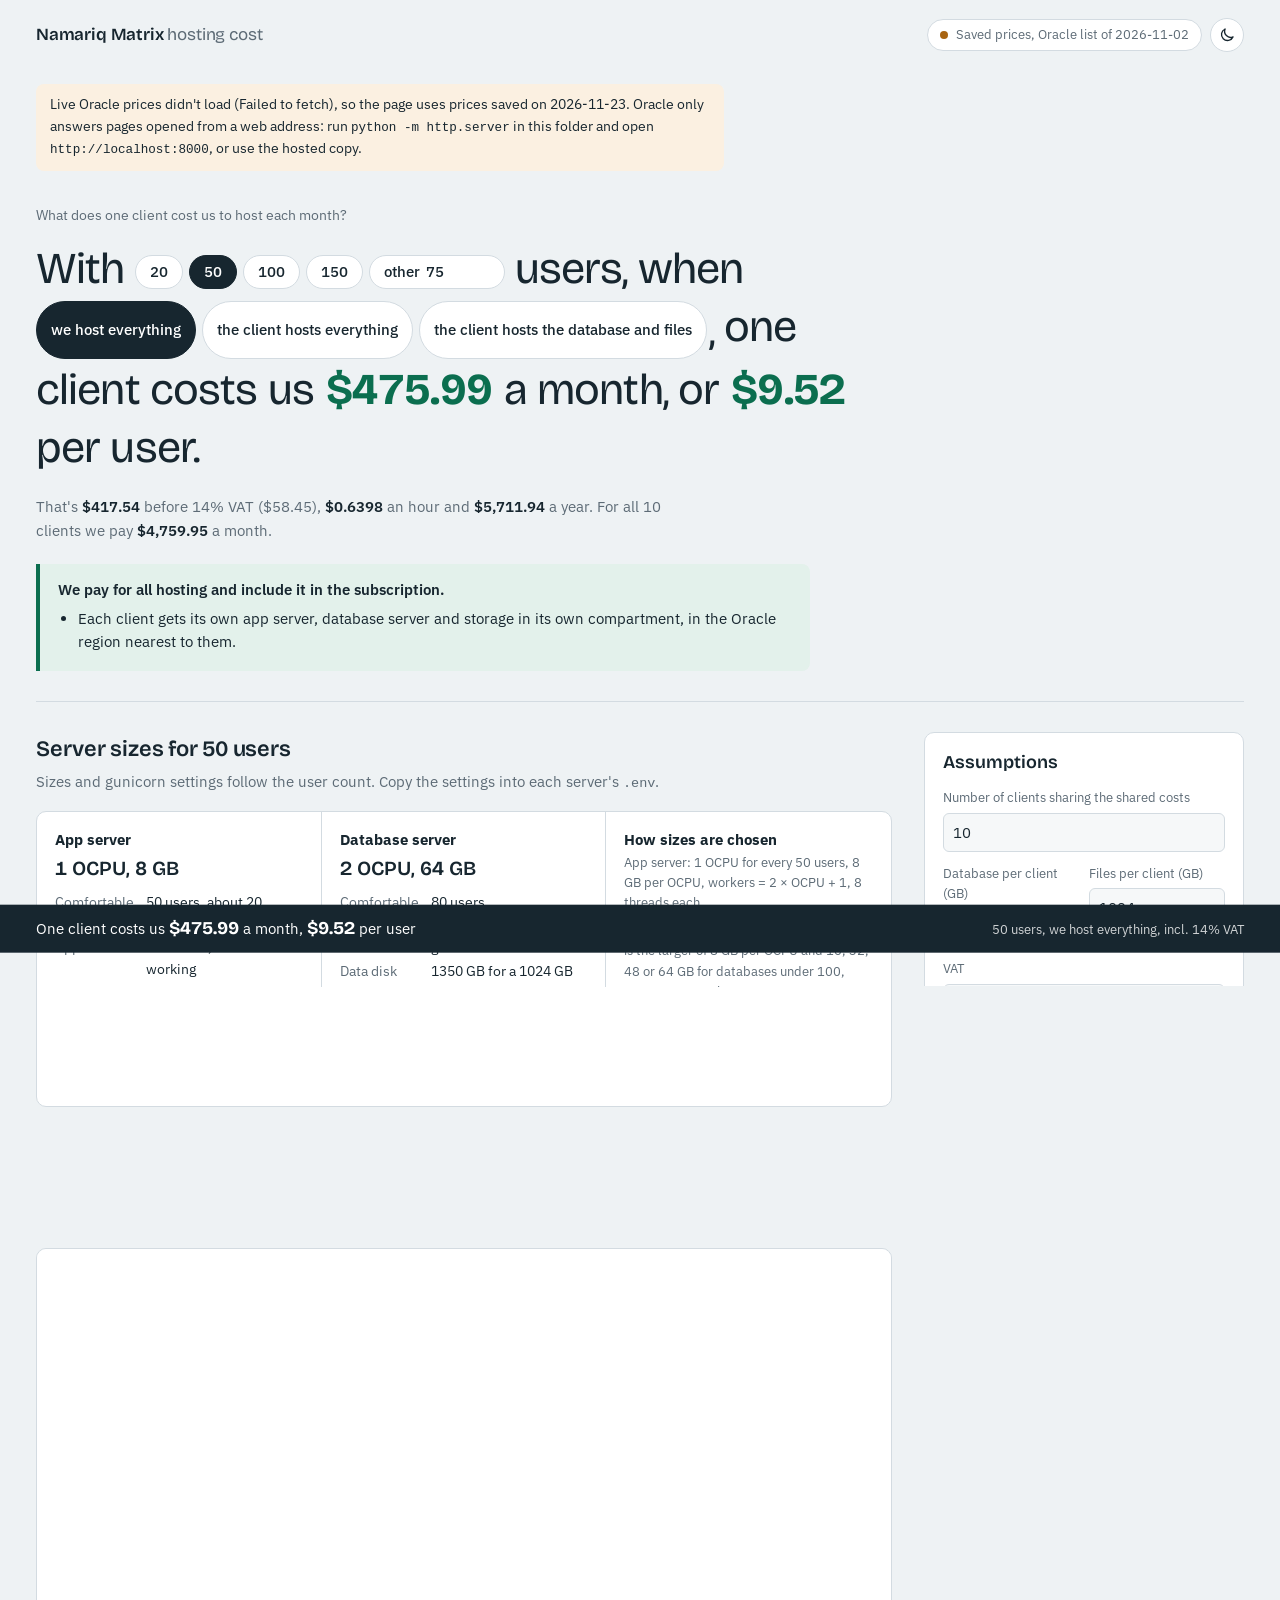
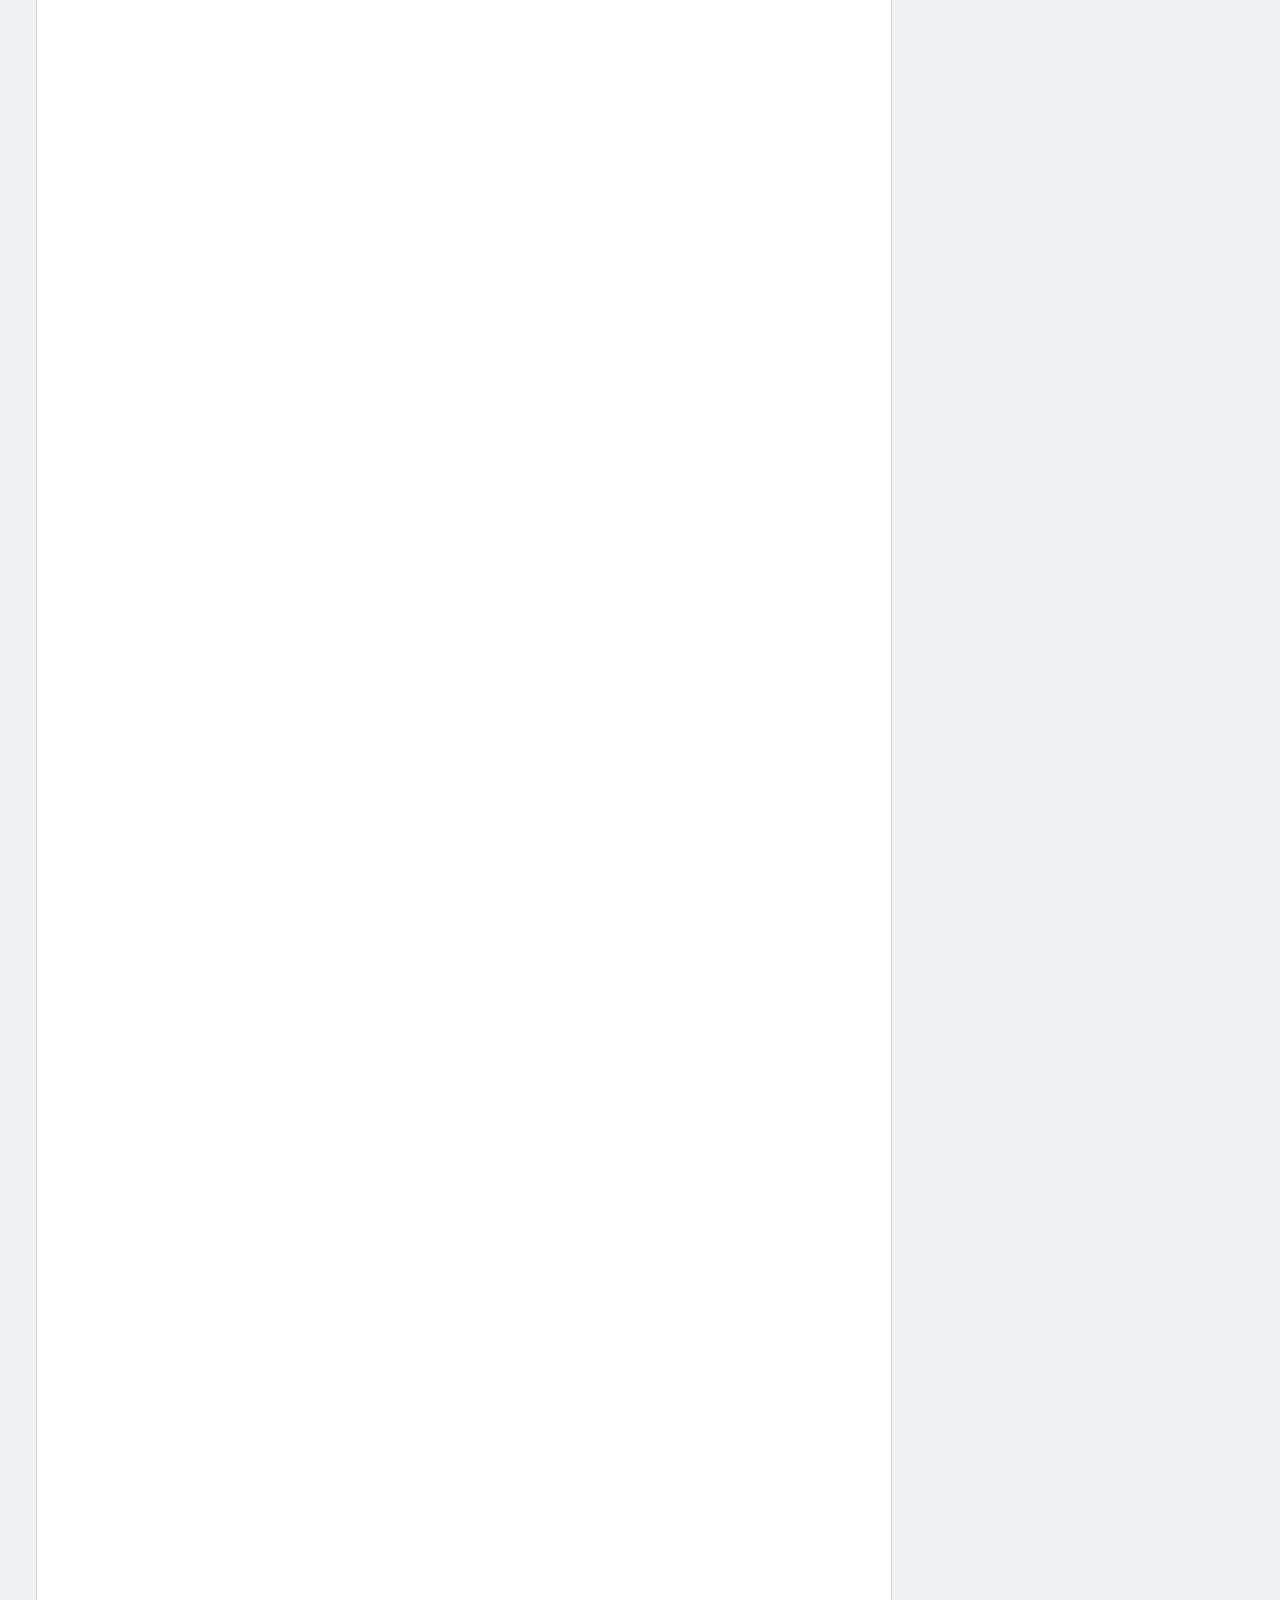
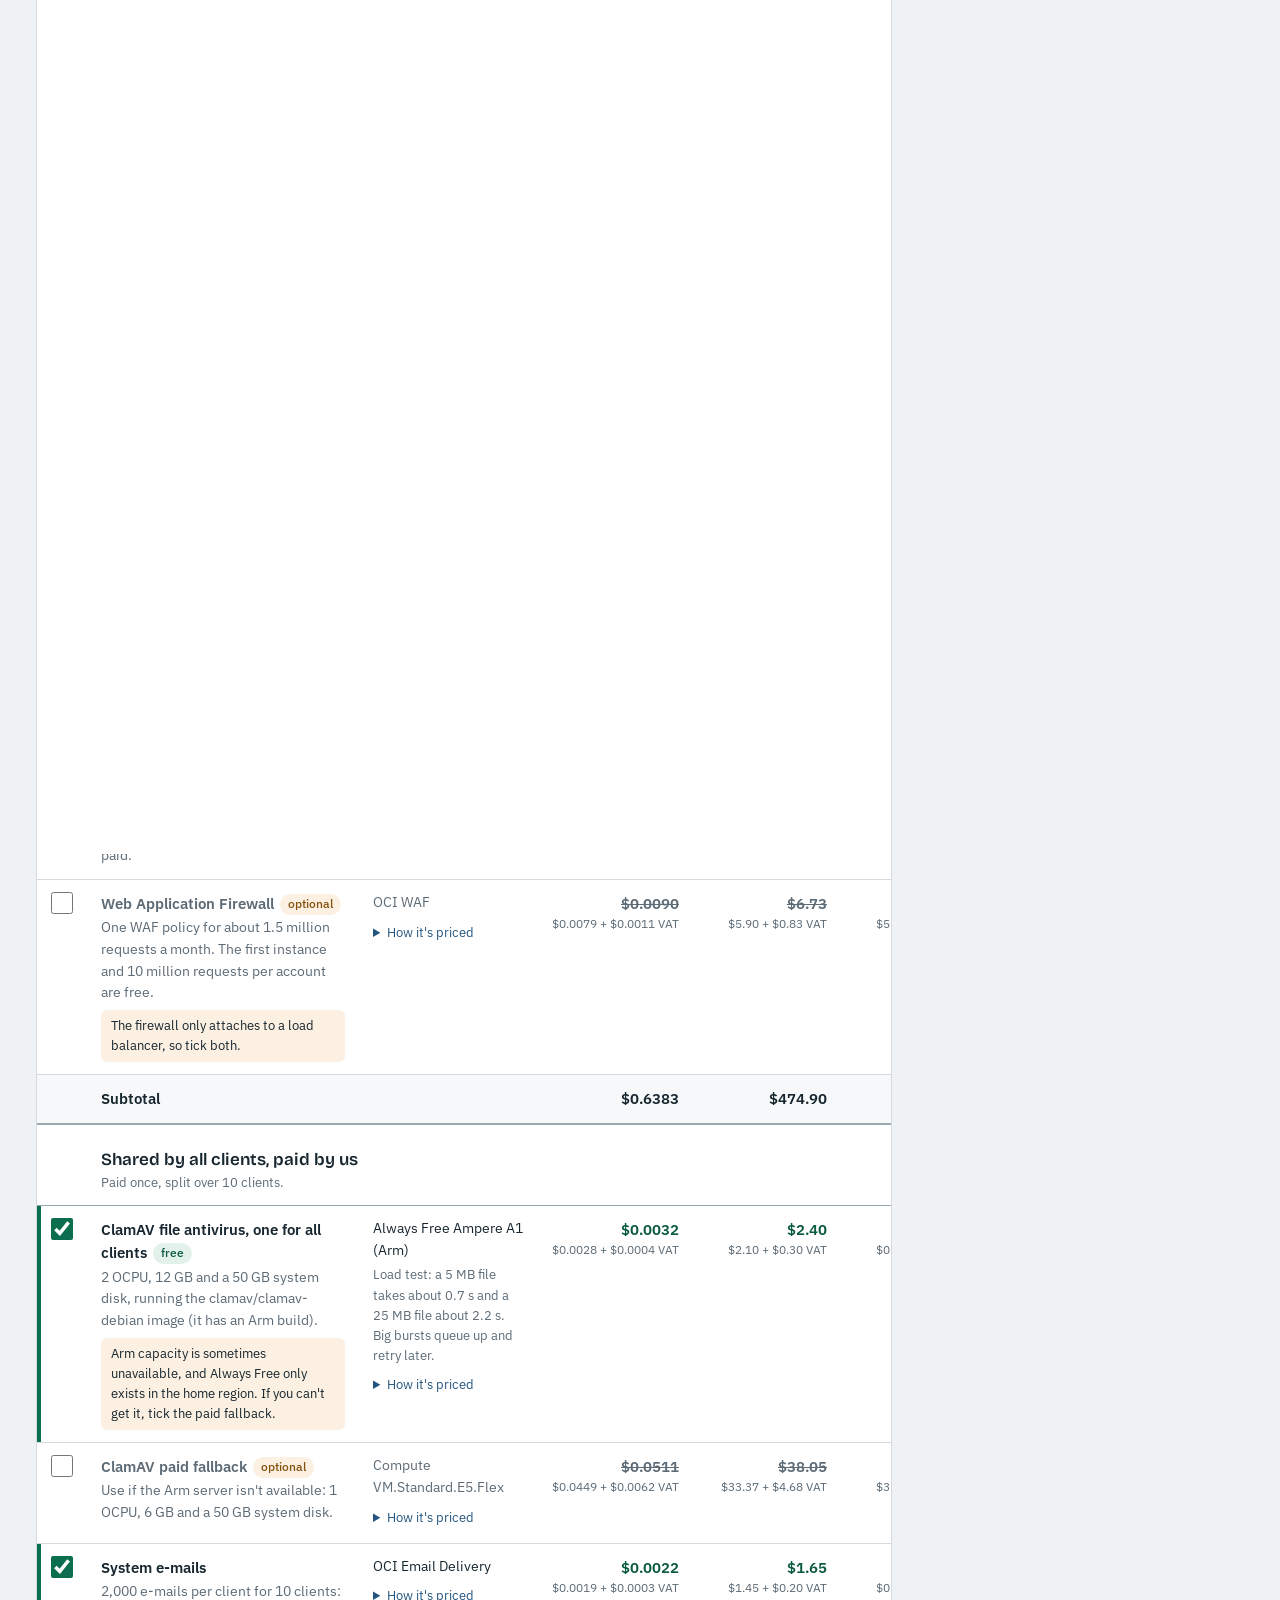
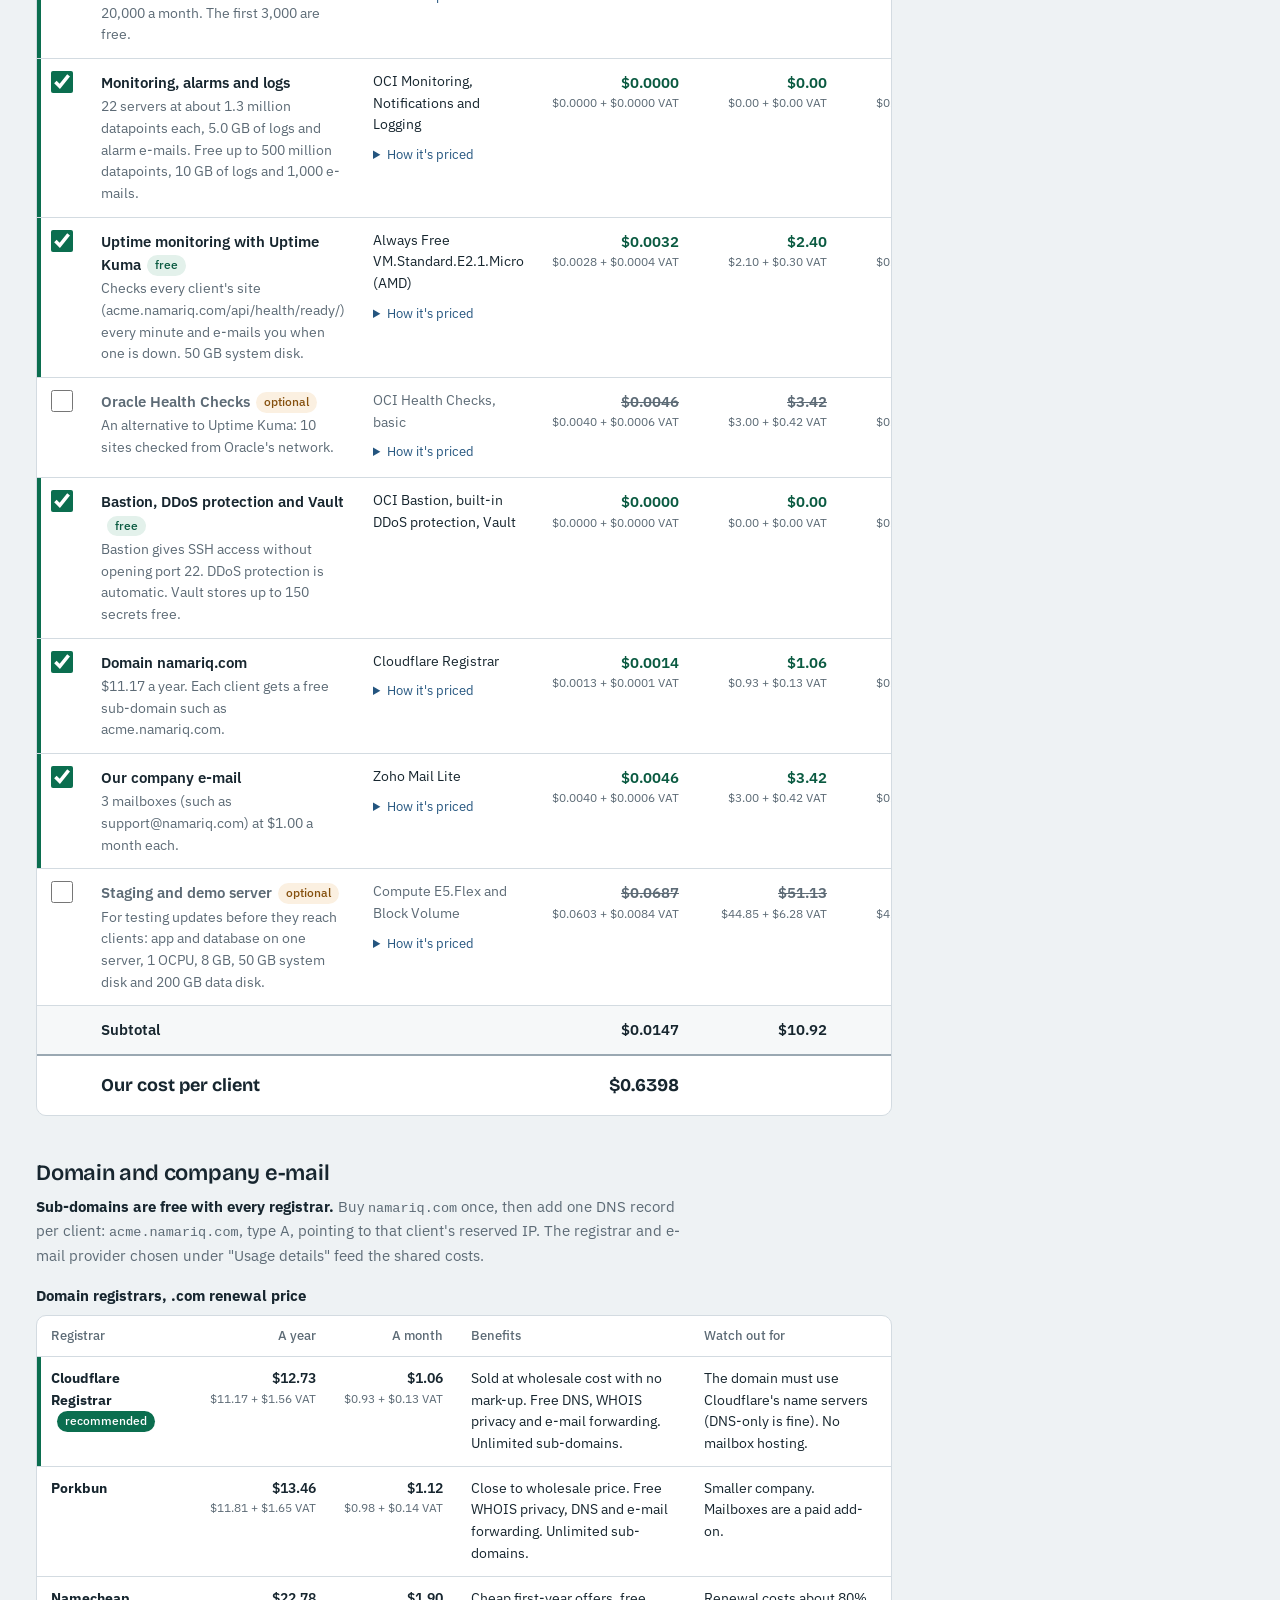
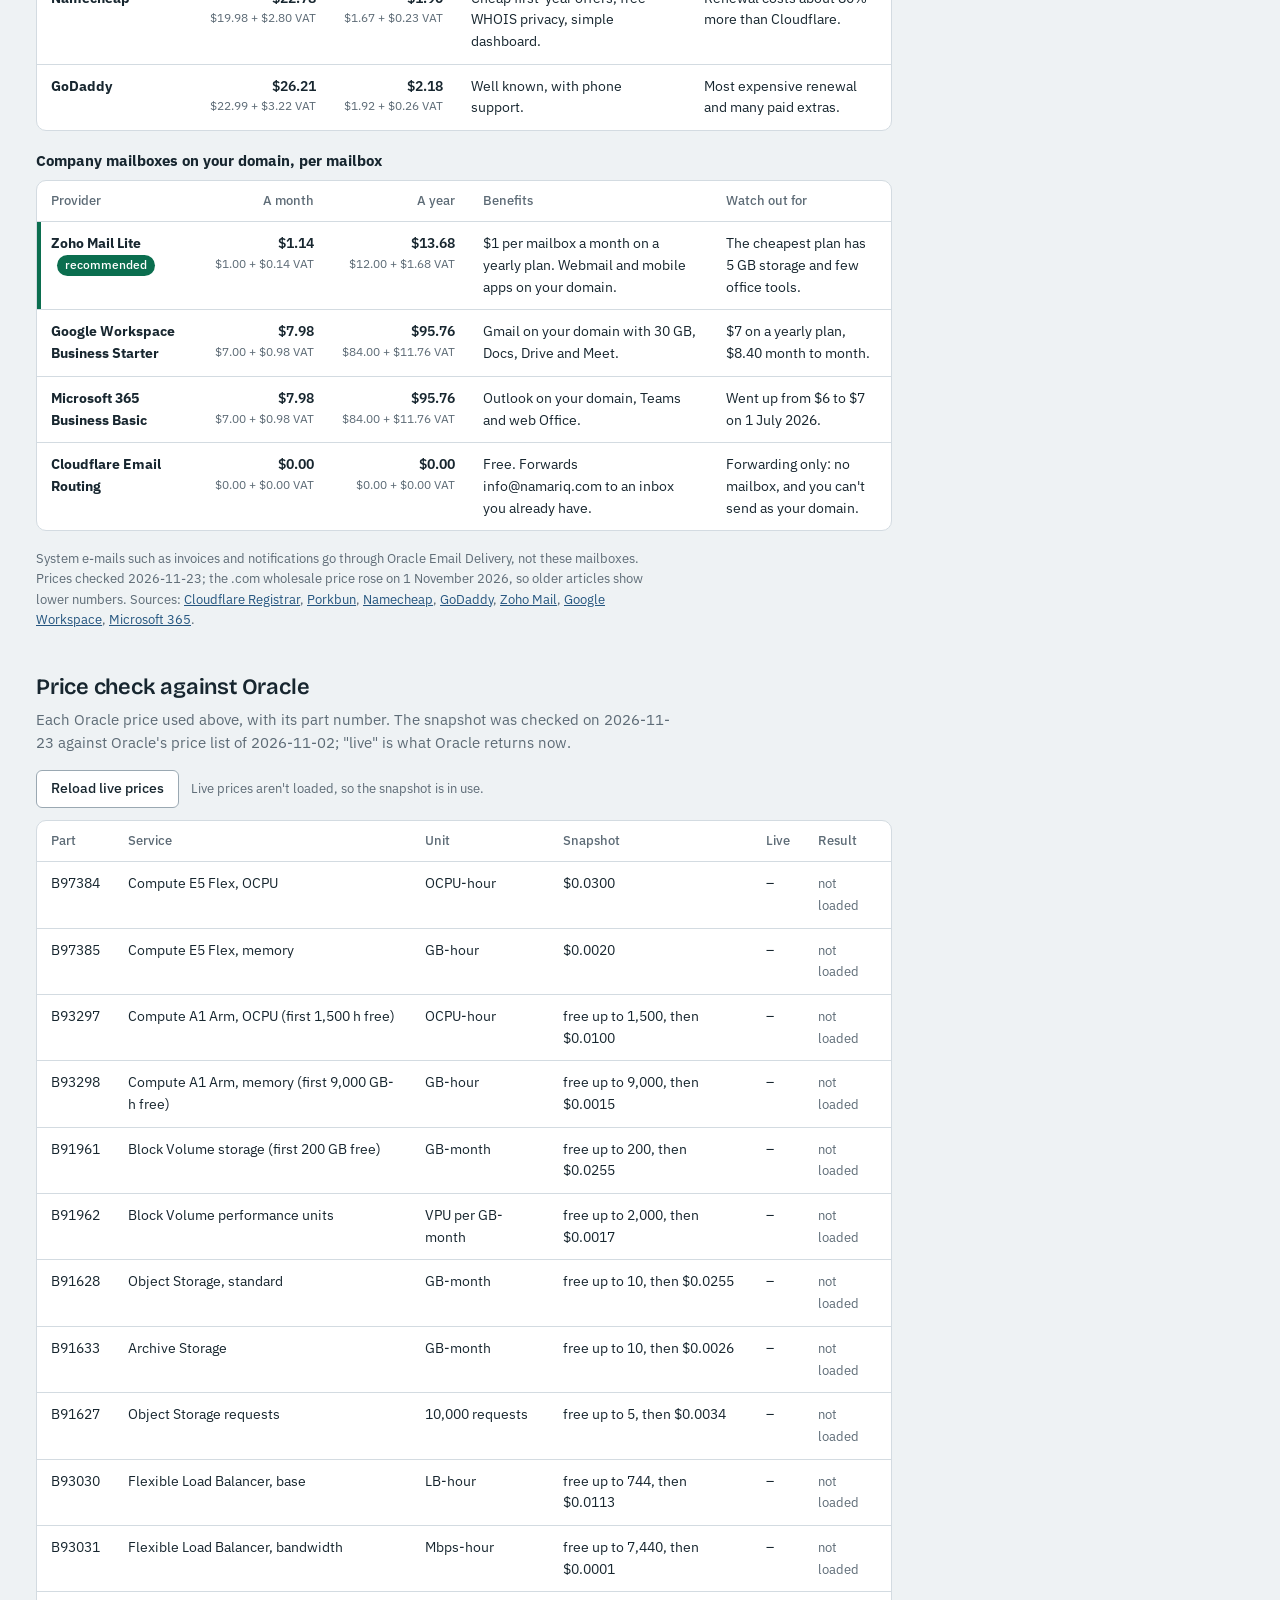
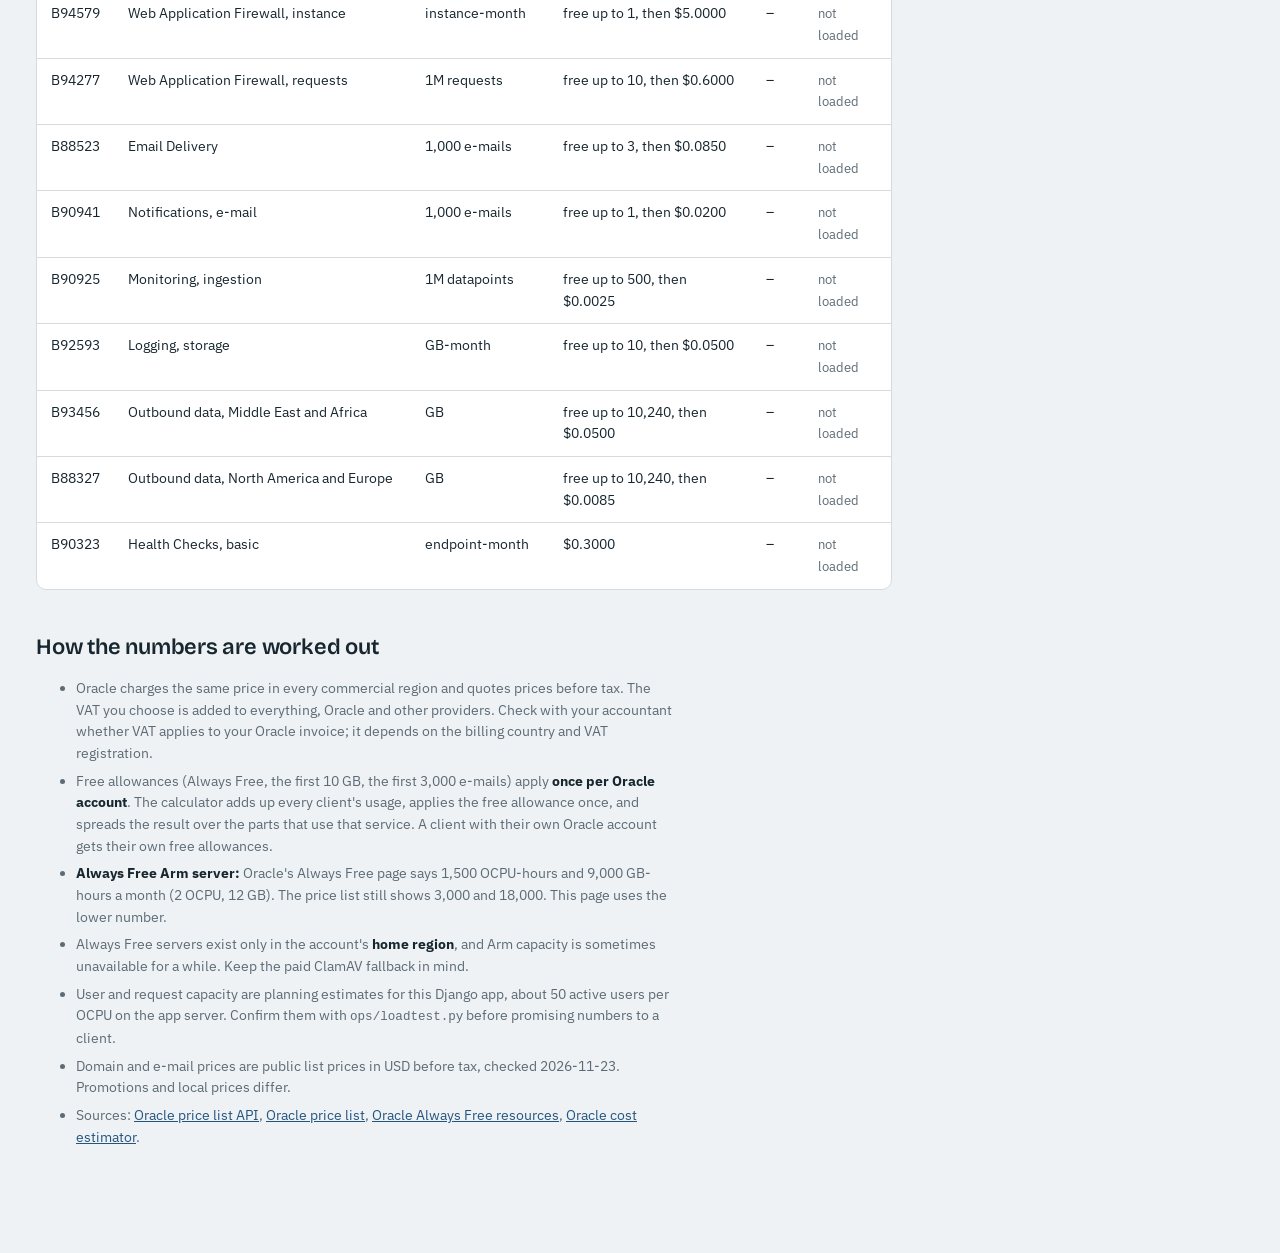
==== commit d6cff98f: "Redesign cost calculator and apply UX audit fixes" ====
--- a/index.html
+++ b/index.html
@@ -11,7 +11,7 @@
 :root{
   --page:#EEF2F4; --sheet:#FFFFFF; --ink:#17262F; --muted:#5D6B76; --rule:#D3DBE1; --rule-strong:#9AA8B2;
   --green:#0B6E4F; --green-soft:#E3F1EB; --green-ink:#0A5A41;
-  --amber:#A86412; --amber-soft:#FBF0E1;
+  --amber:#A86412; --amber-soft:#FBF0E1; --amber-ink:#85500E;
   --red:#A3261B; --red-soft:#FBE9E7;
   --blue:#24557F; --blue-soft:#E6EEF6;
   --field:#F6F8F9;
@@ -23,7 +23,7 @@
   :root:not([data-theme="light"]){
     --page:#14212B; --sheet:#1B2A35; --ink:#E7EDF1; --muted:#9BAAB5; --rule:#2E3F4B; --rule-strong:#5A6E7C;
     --green:#4CC79A; --green-soft:#173A31; --green-ink:#7DDDB8;
-    --amber:#E8A955; --amber-soft:#3A2C17;
+    --amber:#E8A955; --amber-soft:#3A2C17; --amber-ink:#E8A955;
     --red:#F08C80; --red-soft:#3D2120;
     --blue:#8FB8E0; --blue-soft:#1C3145; --field:#16242E;
   }
@@ -31,7 +31,7 @@
 :root[data-theme="dark"]{
   --page:#14212B; --sheet:#1B2A35; --ink:#E7EDF1; --muted:#9BAAB5; --rule:#2E3F4B; --rule-strong:#5A6E7C;
   --green:#4CC79A; --green-soft:#173A31; --green-ink:#7DDDB8;
-  --amber:#E8A955; --amber-soft:#3A2C17;
+  --amber:#E8A955; --amber-soft:#3A2C17; --amber-ink:#E8A955;
   --red:#F08C80; --red-soft:#3D2120;
   --blue:#8FB8E0; --blue-soft:#1C3145; --field:#16242E;
 }
@@ -120,15 +120,17 @@
 .bill tr.grand td{border-bottom:none;padding-top:16px;padding-bottom:16px;font-family:var(--display);font-size:18px;font-weight:700}
 .bill tr.grand .num span.amt{border-bottom:4px double var(--ink);padding-bottom:2px}
 .bill .ck{width:44px}
-.bill input[type=checkbox]{width:18px;height:18px;margin:2px 0 0;accent-color:var(--green);cursor:pointer}
+.bill input[type=checkbox]{width:22px;height:22px;margin:0;accent-color:var(--green);cursor:pointer}
 .item-name{font-weight:600}
+label.item-name{display:block;cursor:pointer}
+label.item-name:hover{text-decoration:underline;text-decoration-color:var(--rule-strong);text-underline-offset:3px}
 .item-spec{color:var(--muted);font-size:14px;margin-top:2px}
 .item-note{font-size:13px;margin-top:6px;padding:6px 10px;border-radius:6px;background:var(--amber-soft);color:var(--ink)}
 .svc{font-size:14px}
 .cap{font-size:13px;color:var(--muted);margin-top:4px}
 .cap b{color:var(--ink);font-weight:600}
 .detail{margin-top:6px;font-size:13px;color:var(--muted)}
-.detail summary{cursor:pointer;color:var(--blue);width:max-content}
+.detail summary{cursor:pointer;color:var(--blue);width:max-content;min-height:24px;padding:3px 4px 3px 0;display:list-item}
 .amt{font-weight:600}
 .vat{display:block;font-size:12px;color:var(--muted);font-weight:400}
 tr.on td.ck{box-shadow:inset 4px 0 0 var(--green)}
@@ -136,7 +138,7 @@
 tr.off .item-name, tr.off .svc{color:var(--muted)}
 tr.off .amt{color:var(--muted);text-decoration:line-through;text-decoration-thickness:1px}
 .badge{display:inline-block;font-size:12px;font-weight:500;padding:1px 8px;border-radius:999px;margin-left:6px;vertical-align:1px;white-space:nowrap}
-.badge.future{background:var(--amber-soft);color:var(--amber)}
+.badge.future{background:var(--amber-soft);color:var(--amber-ink)}
 .badge.free{background:var(--green-soft);color:var(--green-ink)}
 .badge.code{background:var(--red-soft);color:var(--red)}
 .badge.rec{background:var(--green);color:var(--sheet)}
@@ -196,6 +198,21 @@
 .notes b{color:var(--ink)}
 .fallback{margin:14px 0 0;padding:10px 14px;border-radius:8px;background:var(--amber-soft);font-size:14px;max-width:86ch}
 code{font-family:var(--code);font-size:.9em}
+.sr-only{position:absolute;width:1px;height:1px;padding:0;margin:-1px;overflow:hidden;clip:rect(0,0,0,0);white-space:nowrap;border:0}
+
+/* total that follows you once the sentence scrolls away */
+.stickybar{position:fixed;left:0;right:0;bottom:0;z-index:10;background:var(--ink);color:var(--sheet);transform:translateY(110%);transition:transform .25s ease}
+.stickybar.show{transform:none}
+.stickybar-in{max-width:1240px;margin:0 auto;padding:10px 16px;display:flex;justify-content:space-between;align-items:baseline;gap:6px 16px;flex-wrap:wrap;font-size:15px}
+.stickybar b{font-family:var(--display);font-size:18px;font-weight:700}
+.stickybar .small{color:inherit;opacity:.8}
+body.has-bar .wrap{padding-bottom:110px}
+@media (max-width:640px), (max-height:520px){
+  .stickybar-in{padding:8px 16px;font-size:14px}
+  .stickybar b{font-size:16px}
+  .stickybar #sMeta{display:none}
+}
+@media (prefers-reduced-motion: reduce){.stickybar{transition:none}}
 </style>
 </head>
 <body>
@@ -214,7 +231,7 @@
 
   <section class="hero" aria-labelledby="sentence">
     <p class="hero-q">What does one client cost us to host each month?</p>
-    <p class="sentence" id="sentence">
+    <h1 class="sentence" id="sentence">
       With
       <span class="pick" role="group" aria-label="Users per client" id="usersBox">
         <button class="chip" type="button" data-u="20">20</button>
@@ -230,7 +247,8 @@
         <button class="chip" type="button" data-tab="split">the client hosts the database and files</button>
       </span>
       one client costs us <span class="total" id="tMonth">$0</span> a month, or <span class="total" id="tUser">$0</span> per user.
-    </p>
+    </h1>
+    <p class="sr-only" id="liveTotal" aria-live="polite" aria-atomic="true"></p>
     <p class="hero-foot" id="heroFoot"></p>
     <div id="tabNotes"></div>
   </section>
@@ -320,6 +338,13 @@
         </details>
       </div>
     </aside>
+  </div>
+</div>
+
+<div class="stickybar" id="stickyBar" aria-hidden="true">
+  <div class="stickybar-in">
+    <span>One client costs us <b id="sMonth"></b> a month, <b id="sUser"></b> per user</span>
+    <span class="small" id="sMeta"></span>
   </div>
 </div>
 
@@ -644,6 +669,7 @@
       <p class="rules" style="margin-top:8px">Data disk: database size plus 30%.</p></div>`;
 }
 
+const NOTES_SHORT = {oracle:"we host everything", client:"client hosts everything", split:"client hosts the database and files"};
 let lastTotal = null;
 function renderHero(c, r){
   const v = c.vat, t = r.perClient*(1+v);
@@ -652,6 +678,10 @@
   let foot = `That's <b>${usd(r.perClient)}</b> before ${c.vatLabel} VAT (${usd(vatPart(r.perClient, v, 2))}), <b>${usd4(t/c.hours)}</b> an hour and <b>${usd(t*12)}</b> a year. For all ${c.clients} clients we pay <b>${usd((r.clientM*c.clients + r.sharedM)*(1+v))}</b> a month.`;
   if(tab !== "oracle") foot += ` The client pays about <b>${usd(r.theirsM*(1+v))}</b> a month (${usd(r.theirsM*(1+v)/c.users)} per user) on their own Oracle account.`;
   $("heroFoot").innerHTML = foot;
+  $("sMonth").textContent = usd(t); $("sUser").textContent = usd(t/c.users);
+  $("sMeta").textContent = `${c.users} users, ${NOTES_SHORT[tab]}, incl. ${c.vatLabel} VAT`;
+  clearTimeout(renderHero.timer);       // announce once the person stops changing things
+  renderHero.timer = setTimeout(() => { $("liveTotal").textContent = `One client costs ${usd(t)} a month, ${usd(t/c.users)} per user.`; }, 700);
   if(lastTotal !== null && Math.abs(lastTotal - t) > 0.005){
     for(const el of [$("tMonth"), $("tUser")]){ el.classList.add("flash"); requestAnimationFrame(() => requestAnimationFrame(() => el.classList.remove("flash"))); }
   }
@@ -675,8 +705,8 @@
       const tags = (it.future?`<span class="badge future">optional</span>`:"") + (it.tag==="free"?`<span class="badge free">free</span>`:"") + (it.tag==="code"?`<span class="badge code">needs code change</span>`:"");
       const per = g==="shared" ? x.monthly/c.clients : g==="client" ? x.monthly : null;
       html += `<tr class="${x.on?"on":"off"}">
-        <td class="ck"><input type="checkbox" data-k="${esc(k)}" ${x.on?"checked":""} aria-label="Include ${esc(it.name)}"></td>
-        <td class="main"><div class="item-name">${esc(it.name)}${tags}</div><div class="item-spec">${esc(it.spec)}</div>${it.note?`<div class="item-note">${esc(it.note)}</div>`:""}</td>
+        <td class="ck"><input type="checkbox" id="ck-${esc(k.replace(/:/g,"-"))}" data-k="${esc(k)}" ${x.on?"checked":""}></td>
+        <td class="main"><label class="item-name" for="ck-${esc(k.replace(/:/g,"-"))}">${esc(it.name)}${tags}</label><div class="item-spec">${esc(it.spec)}</div>${it.note?`<div class="item-note">${esc(it.note)}</div>`:""}</td>
         <td class="svc">${esc(it.service)}${it.cap?`<div class="cap">${it.cap}</div>`:""}${x.detail.length||it.fixed?`<details class="detail"><summary>How it's priced</summary>${x.detail.map(esc).join("<br>")}${it.fixed?`${x.detail.length?"<br>":""}Fixed: ${usd(it.fixed)} a month`:""}</details>`:""}</td>
         <td class="num hr" data-l="Per hour">${money(x.monthly/hrs, v, 4)}</td>
         <td class="num" data-l="Per month">${money(x.monthly, v)}</td>
@@ -797,6 +827,13 @@
   matchMedia("(prefers-color-scheme: dark)").addEventListener("change", syncThemeBtn);
   const th = store.get("theme", null); if(th) document.documentElement.setAttribute("data-theme", th);
   syncThemeBtn();
+  // show the bottom total bar only while the sentence with the total is off screen
+  if("IntersectionObserver" in window){
+    new IntersectionObserver(([e]) => {
+      const show = !e.isIntersecting && e.boundingClientRect.top < 0;
+      $("stickyBar").classList.toggle("show", show); document.body.classList.toggle("has-bar", show);
+    }).observe($("sentence"));
+  }
   render();
   loadLive();
 }
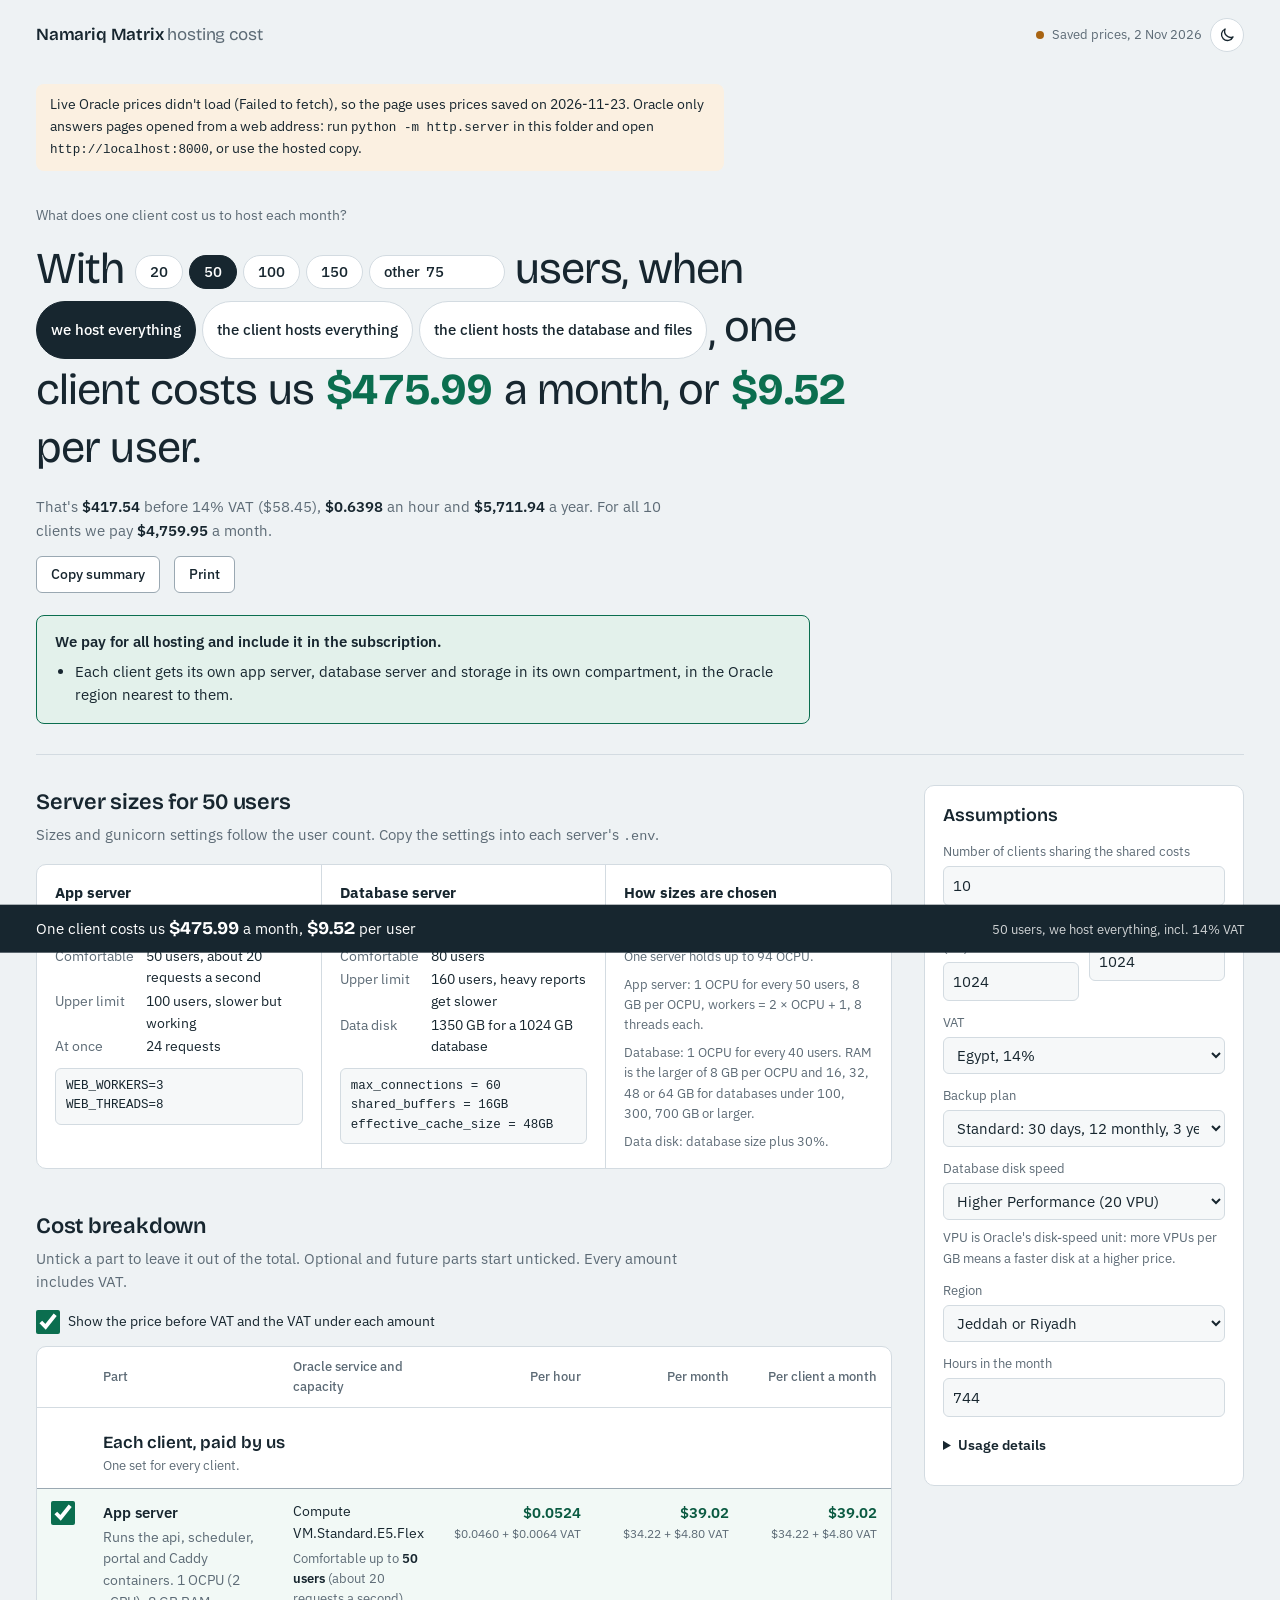
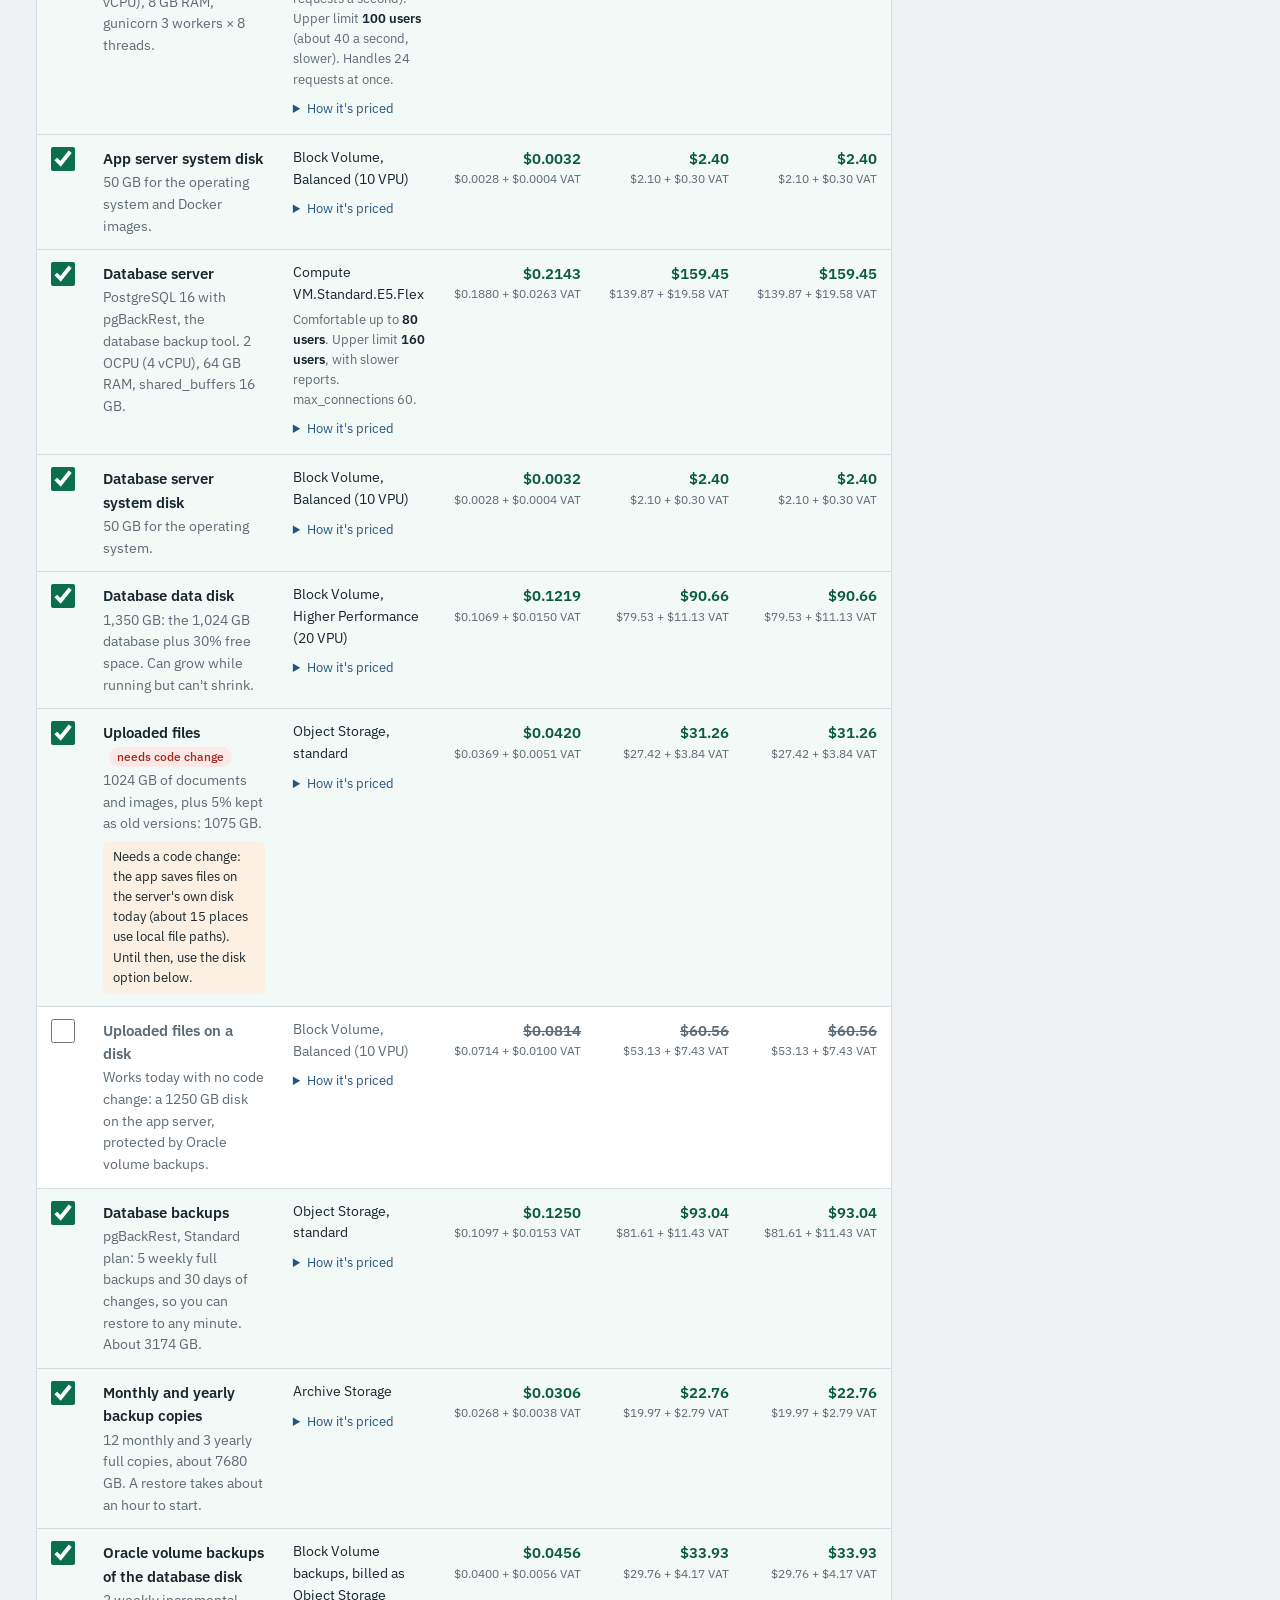
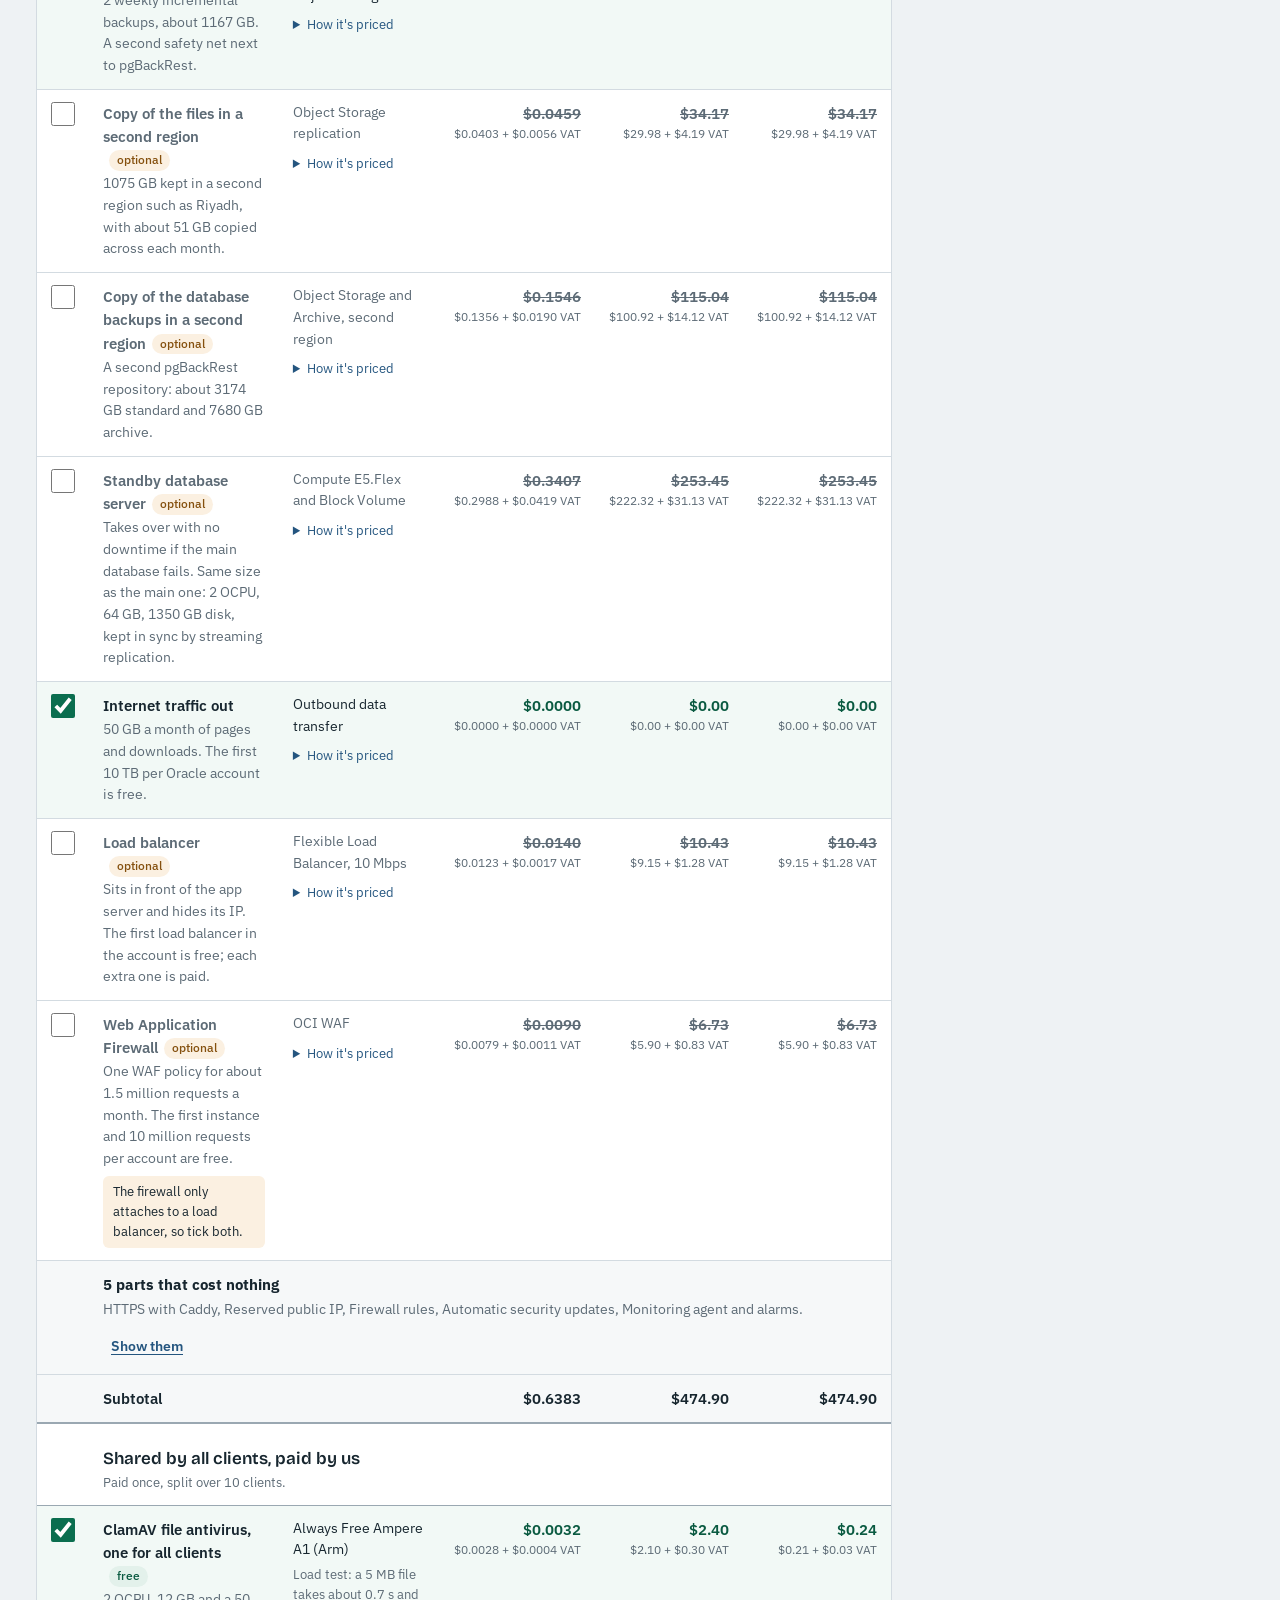
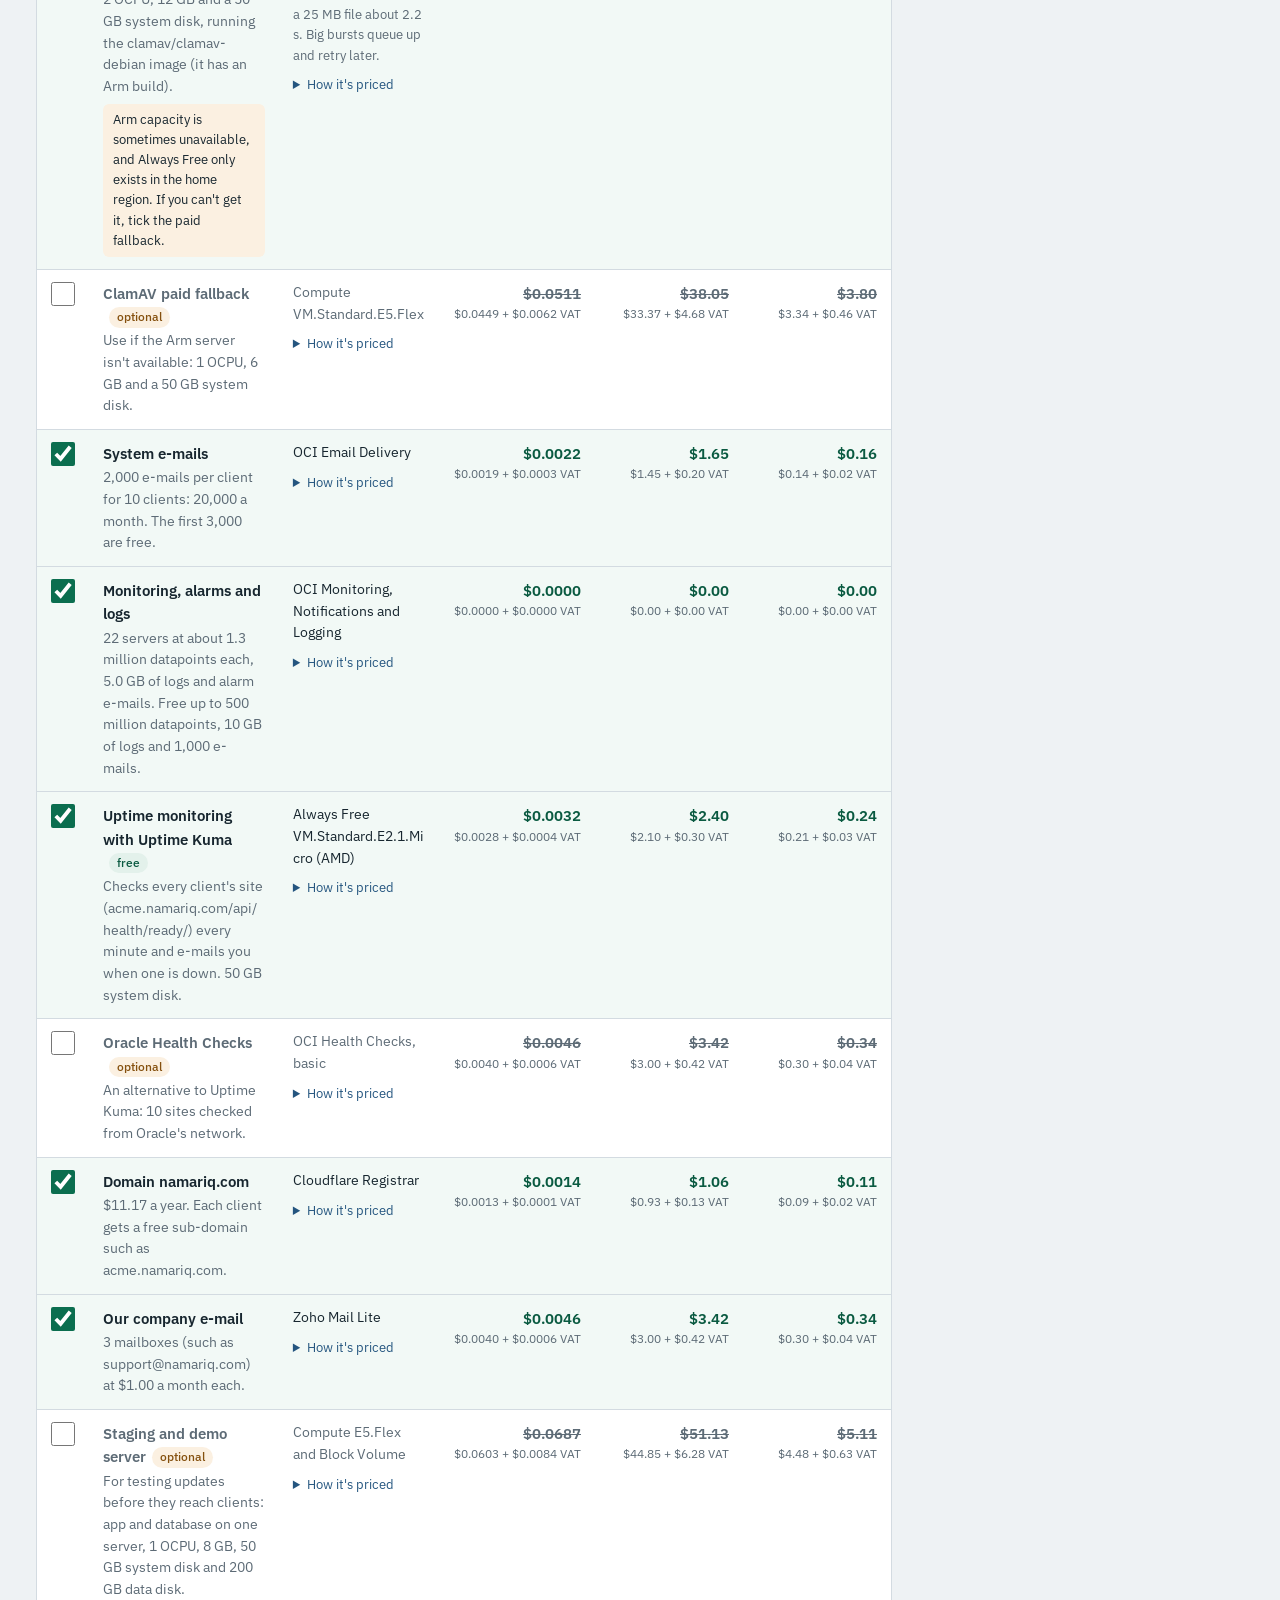
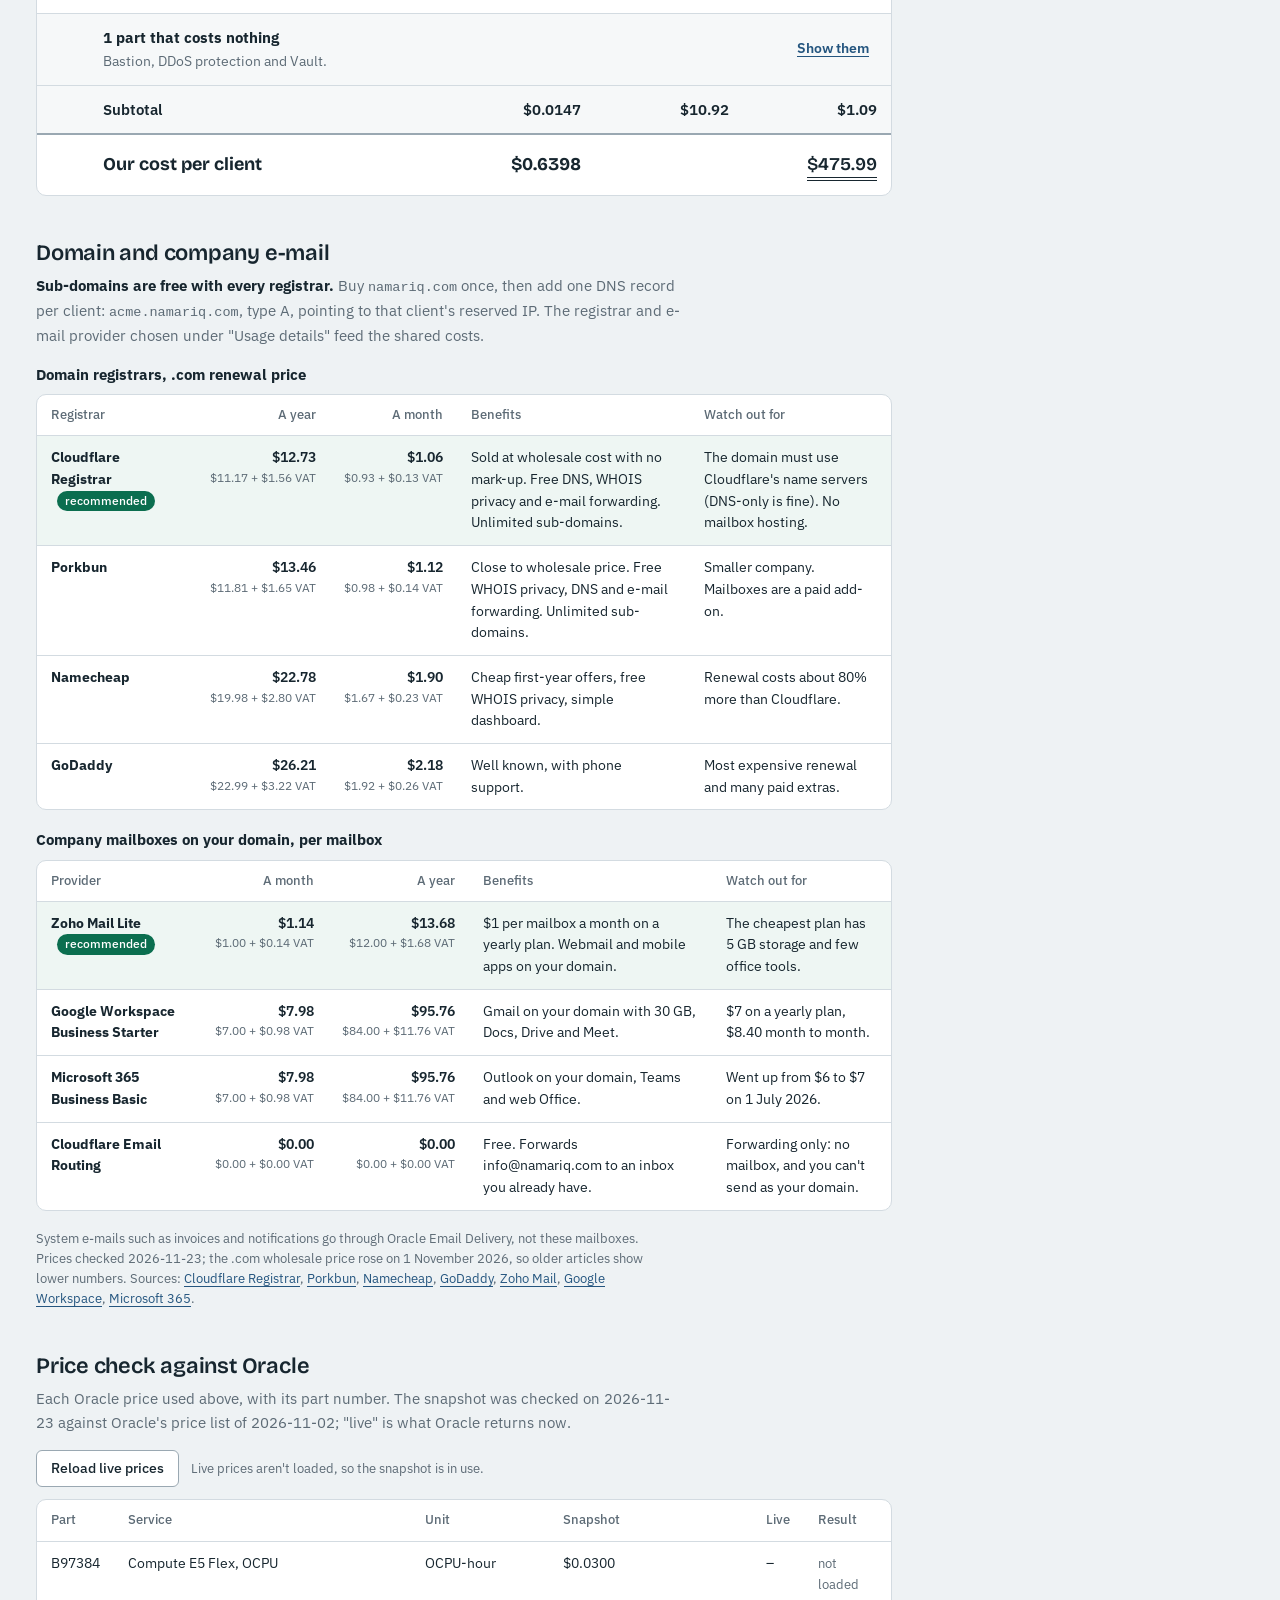
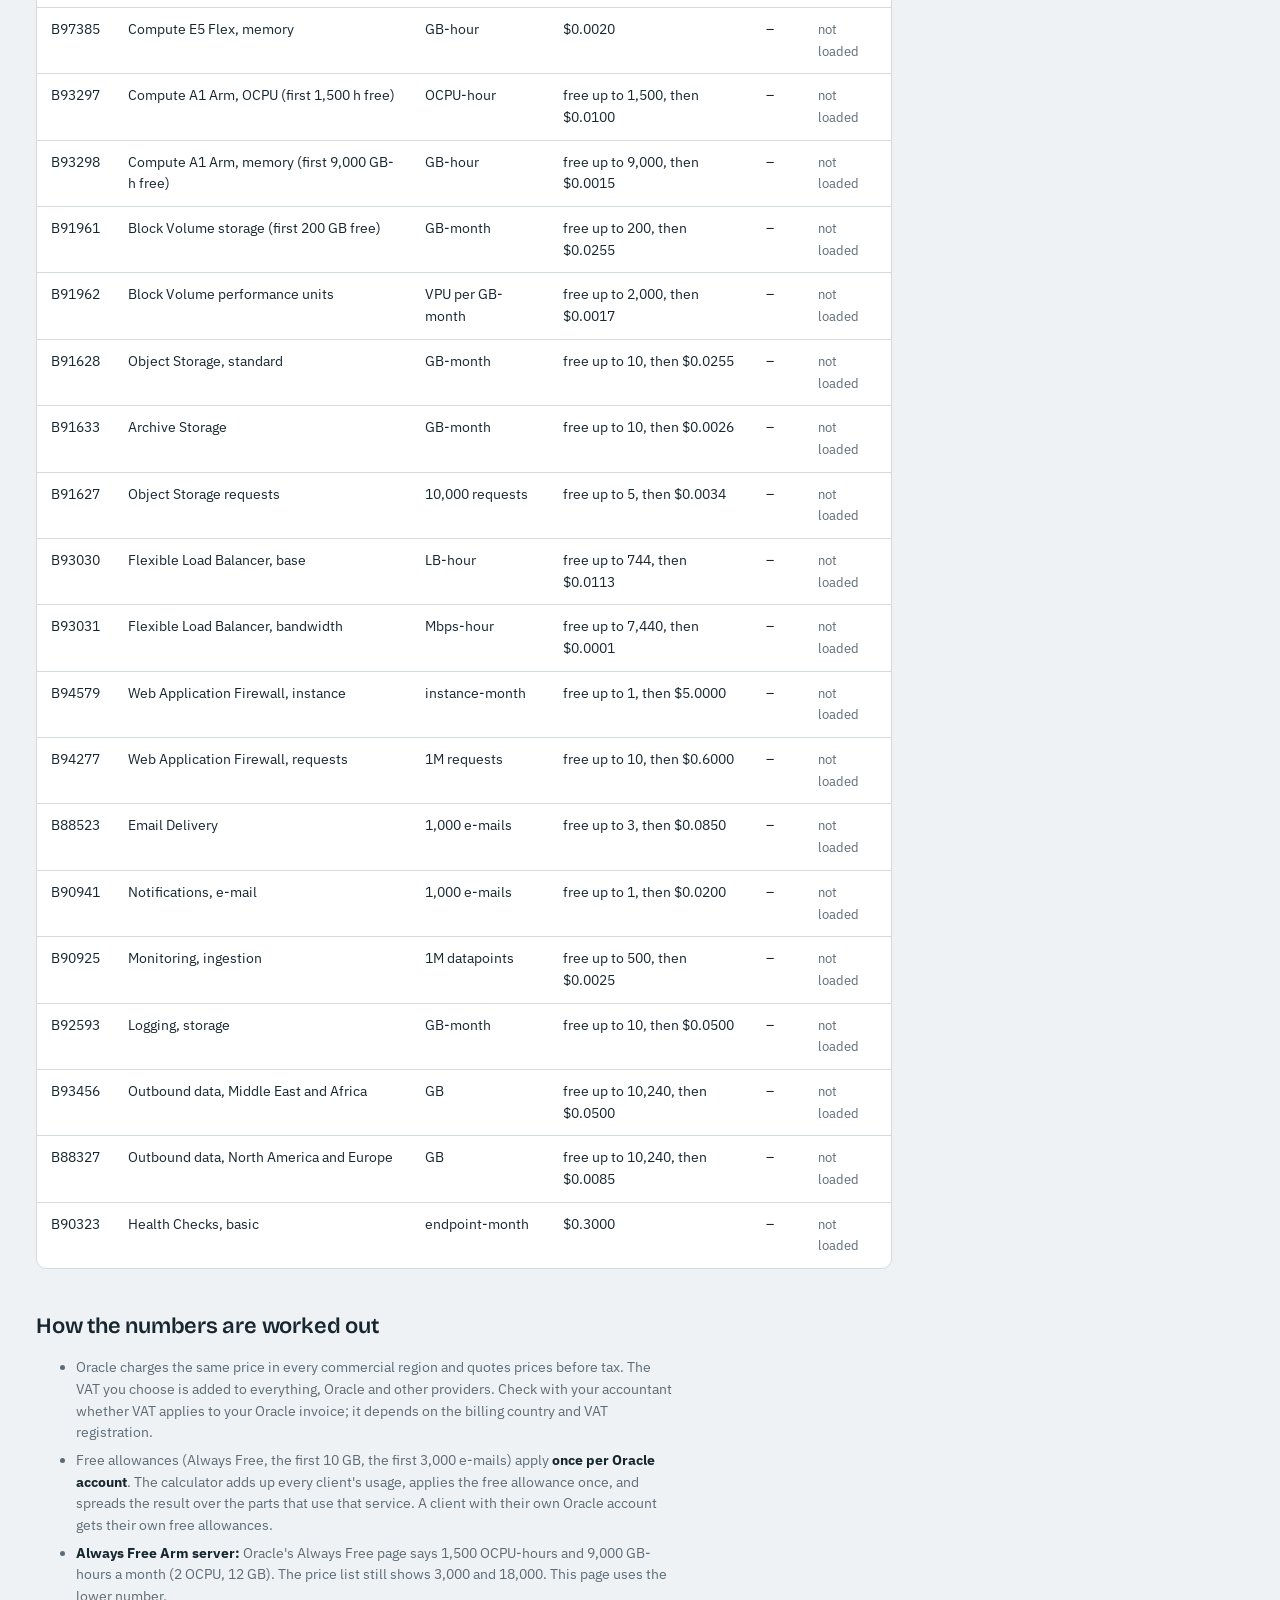
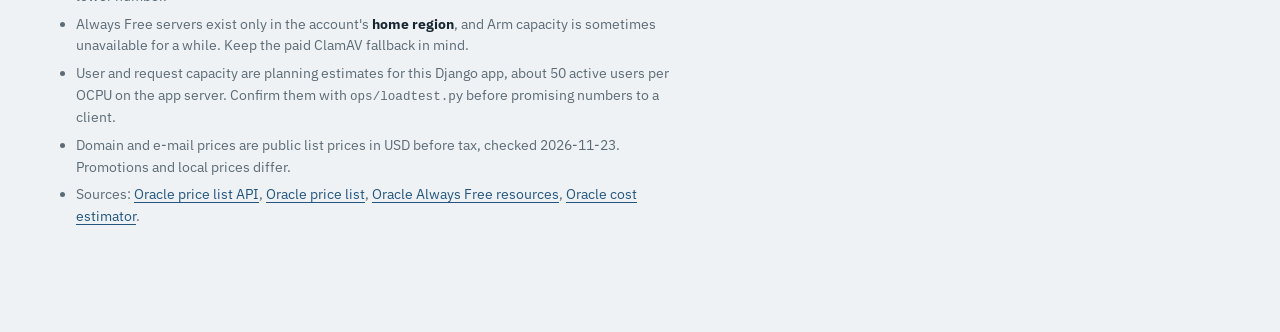
==== commit 0b4a3b86: "Improve cost calculator layout on phones and tablets" ====
--- a/index.html
+++ b/index.html
@@ -39,8 +39,10 @@
 [hidden]{display:none!important}
 html{-webkit-text-size-adjust:100%}
 body{margin:0;background:var(--page);color:var(--ink);font:15px/1.55 var(--text);font-variant-numeric:tabular-nums}
-a{color:var(--blue)}
+a{color:var(--blue);text-underline-offset:3px}
 :focus-visible{outline:2px solid var(--blue);outline-offset:2px;border-radius:4px}
+::selection{background:var(--green-soft);color:var(--ink)}
+html{scrollbar-color:var(--rule-strong) var(--page);caret-color:var(--green)}
 .wrap{max-width:1240px;margin:0 auto;padding:0 16px 72px}
 
 /* header */
@@ -48,7 +50,7 @@
 .brand{font-family:var(--display);font-weight:600;font-size:17px;letter-spacing:-.01em}
 .brand span{color:var(--muted);font-weight:400}
 .top-right{display:flex;gap:8px;align-items:center;flex-wrap:wrap}
-.source{display:inline-flex;align-items:center;gap:8px;font-size:13px;color:var(--muted);padding:5px 12px;border:1px solid var(--rule);border-radius:999px;background:var(--sheet)}
+.source{display:inline-flex;align-items:center;gap:8px;font-size:13px;color:var(--muted);padding:5px 0}
 .source::before{content:"";width:8px;height:8px;border-radius:50%;background:var(--rule-strong)}
 .source.live::before{background:var(--green)}
 .source.snap::before{background:var(--amber)}
@@ -62,10 +64,15 @@
 
 /* hero sentence */
 .hero{padding:34px 0 30px;border-bottom:1px solid var(--rule)}
-.hero-q{font-size:14px;color:var(--muted);margin:0 0 14px}
+.hero-q{font-family:var(--text);font-size:14px;font-weight:400;letter-spacing:0;color:var(--muted);margin:0 0 14px}
 .sentence{font-family:var(--display);font-weight:400;font-size:clamp(26px,3.6vw,44px);line-height:1.32;letter-spacing:-.02em;margin:0;max-width:30ch}
 .sentence .pick{display:inline-flex;flex-wrap:wrap;gap:6px;vertical-align:middle;margin:2px 0}
 .sentence #tabs::after{content:",";align-self:flex-end;margin-left:-4px}
+@media (max-width:640px){
+  .sentence #tabs::after{display:none}
+  .sentence .pick{display:flex;margin:8px 0}
+  .chip{padding:8px 14px}
+}
 .chip{font:inherit;font-family:var(--text);font-size:15px;font-weight:500;letter-spacing:0;color:var(--ink);background:var(--sheet);border:1px solid var(--rule);border-radius:999px;padding:6px 14px;cursor:pointer;line-height:1.3}
 .chip:hover{border-color:var(--rule-strong)}
 .chip[aria-pressed="true"]{background:var(--ink);color:var(--sheet);border-color:var(--ink)}
@@ -76,10 +83,18 @@
 .total.flash{background:var(--green-soft);transition:none}
 .hero-foot{margin:18px 0 0;color:var(--muted);font-size:15px;max-width:70ch}
 .hero-foot b{color:var(--ink);font-weight:600}
+.hero-actions{display:flex;gap:10px 14px;align-items:center;flex-wrap:wrap;margin:14px 0 0}
+.changed{font-size:14px;color:var(--ink);display:inline-flex;gap:8px;align-items:center;flex-wrap:wrap;padding:4px 4px 4px 12px;border:1px solid var(--amber);background:var(--amber-soft);border-radius:10px}
+.linkbtn{font:inherit;font-size:14px;font-weight:600;color:var(--blue);background:transparent;border:none;padding:4px 8px;border-radius:999px;cursor:pointer;text-decoration:underline;text-underline-offset:3px}
+.linkbtn:hover{background:var(--blue-soft)}
+.field-warn{font-size:13px;color:var(--red);background:var(--red-soft);border-radius:6px;padding:4px 8px;margin-top:2px}
+.field.bad input{border-color:var(--red)}
+.limit{font-size:13px;margin-top:6px;padding:6px 10px;border-radius:6px;background:var(--red-soft);color:var(--ink);border:1px solid var(--red)}
+.term{color:var(--muted);font-size:13px;margin:4px 0 0}
 @media (prefers-reduced-motion: reduce){.total{transition:none}}
 
 /* hosting model note */
-.model-note{margin:22px 0 0;padding:14px 18px;border-left:4px solid var(--green);background:var(--green-soft);border-radius:0 8px 8px 0;max-width:86ch}
+.model-note{margin:22px 0 0;padding:14px 18px;border:1px solid var(--green);background:var(--green-soft);border-radius:8px;max-width:86ch}
 .model-note.amber{border-color:var(--amber);background:var(--amber-soft)}
 .model-note.red{border-color:var(--red);background:var(--red-soft)}
 .model-note p{margin:0 0 6px;font-weight:600}
@@ -109,6 +124,7 @@
 /* the bill */
 .bill{background:var(--sheet);border:1px solid var(--rule);border-radius:10px;overflow-x:auto}
 .bill table{width:100%;border-collapse:collapse;min-width:720px}
+@media (max-width:1000px){.bill .hr{display:none}.bill table{min-width:0}}
 @media (max-width:760px){.bill table{min-width:0}}
 .bill th{font-size:13px;font-weight:500;color:var(--muted);text-align:left;padding:10px 14px;border-bottom:1px solid var(--rule)}
 .bill td{padding:12px 14px;border-bottom:1px solid var(--rule);vertical-align:top}
@@ -120,8 +136,10 @@
 .bill tr.grand td{border-bottom:none;padding-top:16px;padding-bottom:16px;font-family:var(--display);font-size:18px;font-weight:700}
 .bill tr.grand .num span.amt{border-bottom:4px double var(--ink);padding-bottom:2px}
 .bill .ck{width:44px}
-.bill input[type=checkbox]{width:22px;height:22px;margin:0;accent-color:var(--green);cursor:pointer}
+.bill input[type=checkbox]{width:24px;height:24px;margin:0;accent-color:var(--green);cursor:pointer}
 .item-name{font-weight:600}
+.bill td, .cmp td{overflow-wrap:break-word}
+.bill td.main, .bill td.svc{overflow-wrap:anywhere}
 label.item-name{display:block;cursor:pointer}
 label.item-name:hover{text-decoration:underline;text-decoration-color:var(--rule-strong);text-underline-offset:3px}
 .item-spec{color:var(--muted);font-size:14px;margin-top:2px}
@@ -133,8 +151,14 @@
 .detail summary{cursor:pointer;color:var(--blue);width:max-content;min-height:24px;padding:3px 4px 3px 0;display:list-item}
 .amt{font-weight:600}
 .vat{display:block;font-size:12px;color:var(--muted);font-weight:400}
-tr.on td.ck{box-shadow:inset 4px 0 0 var(--green)}
+tr.on{background:color-mix(in srgb, var(--green-soft) 45%, transparent)}
 tr.on .amt{color:var(--green-ink)}
+tr.freerow-sum td{background:var(--field)}
+tr.freerow[hidden]{display:none}
+body.hide-vat .vat{display:none}
+.billbar{display:flex;justify-content:space-between;align-items:center;gap:10px;flex-wrap:wrap;margin:0 0 12px}
+.switch{display:inline-flex;gap:8px;align-items:center;font-size:14px;cursor:pointer}
+.switch input{width:24px;height:24px;margin:0;flex:none;accent-color:var(--green)}
 tr.off .item-name, tr.off .svc{color:var(--muted)}
 tr.off .amt{color:var(--muted);text-decoration:line-through;text-decoration-thickness:1px}
 .badge{display:inline-block;font-size:12px;font-weight:500;padding:1px 8px;border-radius:999px;margin-left:6px;vertical-align:1px;white-space:nowrap}
@@ -147,7 +171,8 @@
 @media (max-width:760px){
   .bill table, .bill tbody{display:block;width:100%}
   .bill thead{display:none}
-  .bill tr{display:grid;grid-template-columns:36px 1fr 1fr;gap:4px 8px;padding:12px;border-bottom:1px solid var(--rule)}
+  .bill tr{display:grid;grid-template-columns:34px minmax(0,1fr) minmax(0,1fr);gap:4px 10px;padding:12px;border-bottom:1px solid var(--rule)}
+  .bill td.num{white-space:normal;overflow-wrap:anywhere}
   .bill td{display:block;padding:0;border:none}
   .bill td.ck{grid-row:span 4}
   .bill td.main, .bill td.svc{grid-column:2 / 4}
@@ -155,10 +180,10 @@
   .bill td.num::before{content:attr(data-l);display:block;color:var(--muted);font-size:12px}
   .bill td.num.hr{display:none}
   .bill tr.grp, .bill tr.sub, .bill tr.grand{grid-template-columns:1fr auto}
+  .bill tr.freerow-sum{grid-template-columns:1fr}
+  .bill tr.freerow-sum td:empty{display:none}
   .bill tr.grp td:empty, .bill tr.sub td:empty, .bill tr.grand td:empty{display:none}
   .bill tr.grp td.num.hr, .bill tr.sub td.num.hr, .bill tr.grand td.num.hr{display:none}
-  tr.on td.ck{box-shadow:none}
-  tr.on{box-shadow:inset 4px 0 0 var(--green)}
 }
 
 /* assumptions panel */
@@ -177,7 +202,7 @@
 .field input,.field select{font:inherit;font-size:15px;color:var(--ink);background:var(--field);border:1px solid var(--rule);border-radius:6px;padding:7px 9px;width:100%}
 .field input:focus,.field select:focus{border-color:var(--blue);outline:none;box-shadow:0 0 0 2px var(--blue-soft)}
 .pair{display:grid;grid-template-columns:1fr 1fr;gap:0 10px}
-.panel details summary{cursor:pointer;font-weight:600;font-size:14px;margin:6px 0 10px}
+.panel details summary{cursor:pointer;font-weight:600;font-size:14px;margin:2px 0 6px;padding:6px 0;min-height:32px}
 
 /* domains & check */
 .cmp{background:var(--sheet);border:1px solid var(--rule);border-radius:10px;overflow-x:auto;margin:0 0 18px}
@@ -186,7 +211,19 @@
 .cmp td{padding:11px 14px;border-bottom:1px solid var(--rule);vertical-align:top;font-size:14px}
 .cmp tr:last-child td{border-bottom:none}
 .cmp .num{text-align:right;white-space:nowrap}
-.cmp tr.sel td:first-child{box-shadow:inset 4px 0 0 var(--green)}
+/* phone: comparison tables become one block per row, each value labelled */
+@media (max-width:760px){
+  .cmp{overflow:visible}
+  .cmp table{min-width:0}
+  .cmp table, .cmp tbody, .cmp tr, .cmp td{display:block;width:100%}
+  .cmp thead{display:none}
+  .cmp tr{padding:12px 14px;border-bottom:1px solid var(--rule)}
+  .cmp tr:last-child{border-bottom:none}
+  .cmp td{padding:3px 0;border:none;text-align:left!important;white-space:normal}
+  .cmp td:first-child{font-size:15px;padding-bottom:6px}
+  .cmp td[data-l]::before{content:attr(data-l);display:block;font-size:12px;color:var(--muted)}
+}
+.cmp tr.sel td{background:color-mix(in srgb, var(--green-soft) 60%, transparent)}
 .cmp h3{margin:0}
 .section h3.sm{font-size:15px;margin:0 0 8px}
 .ok{color:var(--green-ink)} .bad{color:var(--red)}
@@ -213,6 +250,20 @@
   .stickybar #sMeta{display:none}
 }
 @media (prefers-reduced-motion: reduce){.stickybar{transition:none}}
+
+/* printing: light colours, only what the reader needs */
+@media print{
+  :root, :root[data-theme="dark"]{--page:#fff;--sheet:#fff;--ink:#000;--muted:#444;--rule:#ccc;--rule-strong:#888;--green:#0B6E4F;--green-ink:#0A5A41;--green-soft:#EEF7F2;--field:#F6F6F6}
+  body{font-size:12px}
+  .icon-btn,.hero-actions button,.stickybar,.chip:not([aria-pressed="true"]),.aside details summary,#reloadBtn,.billbar .switch,tr.off,.detail{display:none!important}
+  .layout{display:block}
+  .aside{position:static;margin:0 0 20px}
+  .bill,.cmp,.sizes,.panel{border-color:#999}
+  tr.freerow[hidden]{display:table-row!important}
+  .section{break-inside:auto}
+  tr{break-inside:avoid}
+  a{color:#000}
+}
 </style>
 </head>
 <body>
@@ -230,8 +281,8 @@
   <div id="fallback" class="fallback" hidden></div>
 
   <section class="hero" aria-labelledby="sentence">
-    <p class="hero-q">What does one client cost us to host each month?</p>
-    <h1 class="sentence" id="sentence">
+    <h1 class="hero-q">What does one client cost us to host each month?</h1>
+    <p class="sentence" id="sentence">
       With
       <span class="pick" role="group" aria-label="Users per client" id="usersBox">
         <button class="chip" type="button" data-u="20">20</button>
@@ -247,9 +298,15 @@
         <button class="chip" type="button" data-tab="split">the client hosts the database and files</button>
       </span>
       one client costs us <span class="total" id="tMonth">$0</span> a month, or <span class="total" id="tUser">$0</span> per user.
-    </h1>
+    </p>
     <p class="sr-only" id="liveTotal" aria-live="polite" aria-atomic="true"></p>
     <p class="hero-foot" id="heroFoot"></p>
+    <div class="hero-actions">
+      <span class="changed" id="changed" hidden><span id="changedText"></span><button class="linkbtn" id="resetBtn" type="button">Reset to defaults</button></span>
+      <button class="btn" id="copyBtn" type="button">Copy summary</button>
+      <button class="btn" id="printBtn" type="button">Print</button>
+      <span class="small" id="copyStatus" role="status"></span>
+    </div>
     <div id="tabNotes"></div>
   </section>
 
@@ -263,7 +320,10 @@
 
       <section class="section" aria-labelledby="hBill">
         <h2 id="hBill">Cost breakdown</h2>
-        <p class="lead">Untick a part to leave it out of the total. Optional and future parts start unticked. Every amount includes VAT; the line under it shows the price before VAT and the VAT.</p>
+        <p class="lead">Untick a part to leave it out of the total. Optional and future parts start unticked. Every amount includes VAT.</p>
+        <div class="billbar">
+          <label class="switch"><input type="checkbox" id="vatSplit" checked> Show the price before VAT and the VAT under each amount</label>
+        </div>
         <div class="bill"><table id="tbl"></table></div>
       </section>
 
@@ -310,6 +370,7 @@
         </label>
         <label class="field">Database disk speed
           <select id="perf"><option value="20" selected>Higher Performance (20 VPU)</option><option value="10">Balanced (10 VPU)</option></select>
+          <span class="term">VPU is Oracle's disk-speed unit: more VPUs per GB means a faster disk at a higher price.</span>
         </label>
         <label class="field">Region
           <select id="region"><option value="me">Jeddah or Riyadh</option><option value="eu">Frankfurt</option></select>
@@ -432,14 +493,14 @@
 function cfg(){
   const vatSel = $("vat").value;
   return {
-    users: usersSel==="custom" ? Math.max(1, Math.round(n("uCustom"))) : parseInt(usersSel,10),
+    users: usersSel==="custom" ? Math.min(2000, Math.max(1, Math.round(n("uCustom")))) : parseInt(usersSel,10),
     clients: Math.max(1, Math.round(n("clients"))),
     dbGB: Math.max(1, n("dbGB")), filesGB: Math.max(0, n("filesGB")),
     vat: (vatSel==="custom" ? n("vatCustom") : parseFloat(vatSel)) / 100,
     vatLabel: vatSel==="custom" ? n("vatCustom")+"%" : vatSel+"%",
     plan: $("plan").value, vpu: parseInt($("perf").value,10), region: $("region").value,
     hours: Math.min(744, Math.max(1, n("hours"))),
-    compress: n("compress"), changePct: n("changePct"), volKept: Math.max(1, Math.round(n("volKept"))),
+    compress: Math.min(1, Math.max(0.05, n("compress"))), changePct: Math.min(100, Math.max(0, n("changePct"))), volKept: Math.max(1, Math.round(n("volKept"))),
     verPct: n("verPct"), growPct: n("growPct"), emails: n("emails"), reqDay: n("reqDay"),
     outGB: n("outGB"), logGB: n("logGB"), mailboxes: Math.max(0, Math.round(n("mailboxes"))),
     registrar: REGISTRARS.find(r => r.id===$("registrar").value) || REGISTRARS[0],
@@ -448,6 +509,7 @@
 }
 
 /* ---------------- sizing rules ---------------- */
+const LIMITS = {ocpu: 94, diskGB: 32768};
 const PLANS = {
   basic:    {fulls:2,  walDays:14, monthly:3,  yearly:0, label:"Basic"},
   standard: {fulls:5,  walDays:30, monthly:12, yearly:3, label:"Standard"},
@@ -470,7 +532,9 @@
   const backupArch = (p.monthly + p.yearly) * full;            // monthly / yearly copies moved to Archive
   const volBackup = c.dbGB * (1 + (c.volKept-1)*7*c.changePct/100);
   const filesObj = c.filesGB * (1 + c.verPct/100);
-  return {appOcpu, appRam, workers, threads, dbOcpu, dbRam, dbDisk, maxConn, full, daily, backupStd, backupArch, volBackup, filesObj, plan:p,
+  // Oracle limits: one E5.Flex VM tops out at 94 OCPU; one block volume holds at most 32 TB
+  const appServers = Math.ceil(appOcpu / LIMITS.ocpu), dbDisks = Math.ceil(dbDisk / LIMITS.diskGB);
+  return {appServers, dbDisks, dbOverLimit: dbOcpu > LIMITS.ocpu, appOcpu, appRam, workers, threads, dbOcpu, dbRam, dbDisk, maxConn, full, daily, backupStd, backupArch, volBackup, filesObj, plan:p,
     app:{comfortUsers:appOcpu*50, upperUsers:appOcpu*100, comfortRps:appOcpu*20, upperRps:appOcpu*40, concurrent:workers*threads},
     db:{comfortUsers:dbOcpu*40, upperUsers:dbOcpu*80}};
 }
@@ -481,23 +545,26 @@
 function buildItems(c, s){
   const h = c.hours, I = [];
   const OUT = c.region === "eu" ? "OUT_EU" : "OUT_ME";
-  const add = o => I.push(Object.assign({on:true, future:false, lines:[], fixed:0, cap:"", note:""}, o));
+  const add = o => I.push(Object.assign({on:true, future:false, lines:[], fixed:0, cap:"", note:"", limit:""}, o));
   const appCap = `Comfortable up to <b>${s.app.comfortUsers} users</b> (about ${s.app.comfortRps} requests a second). Upper limit <b>${s.app.upperUsers} users</b> (about ${s.app.upperRps} a second, slower). Handles ${s.app.concurrent} requests at once.`;
   const dbCap = `Comfortable up to <b>${s.db.comfortUsers} users</b>. Upper limit <b>${s.db.upperUsers} users</b>, with slower reports. max_connections ${s.maxConn}.`;
   const appServer = (scope, extraRam=0, idp="app") => {
     add({id:idp+"Compute", scope, name:"App server", service:"Compute VM.Standard.E5.Flex",
       spec:`Runs the api, scheduler, portal and Caddy containers. ${s.appOcpu} OCPU (${s.appOcpu*2} vCPU), ${s.appRam+extraRam} GB RAM, gunicorn ${s.workers} workers × ${s.threads} threads`+(extraRam?`, including ${extraRam} GB for ClamAV`:"")+".",
-      cap:appCap, lines:[["E5_OCPU", s.appOcpu*h], ["E5_MEM", (s.appRam+extraRam)*h]]});
+      cap:appCap, lines:[["E5_OCPU", s.appOcpu*h], ["E5_MEM", (s.appRam+extraRam)*h]],
+      limit: s.appServers > 1 ? `That's more than one server can hold (${LIMITS.ocpu} OCPU), so it means ${s.appServers} app servers behind a load balancer. The price is the same, but tick the load balancer too.` : ""});
     add({id:idp+"Boot", scope, name:"App server system disk", service:"Block Volume, Balanced (10 VPU)", spec:"50 GB for the operating system and Docker images.",
       lines:[["BV",50],["VPU",50*10]]});
   };
   const dbServer = (scope) => {
     add({id:"dbCompute", scope, name:"Database server", service:"Compute VM.Standard.E5.Flex",
-      spec:`PostgreSQL 16 with pgBackRest. ${s.dbOcpu} OCPU (${s.dbOcpu*2} vCPU), ${s.dbRam} GB RAM, shared_buffers ${Math.round(s.dbRam/4)} GB.`, cap:dbCap,
-      lines:[["E5_OCPU", s.dbOcpu*h], ["E5_MEM", s.dbRam*h]]});
+      spec:`PostgreSQL 16 with pgBackRest, the database backup tool. ${s.dbOcpu} OCPU (${s.dbOcpu*2} vCPU), ${s.dbRam} GB RAM, shared_buffers ${Math.round(s.dbRam/4)} GB.`, cap:dbCap,
+      lines:[["E5_OCPU", s.dbOcpu*h], ["E5_MEM", s.dbRam*h]],
+      limit: s.dbOverLimit ? `One database server tops out at ${LIMITS.ocpu} OCPU, and PostgreSQL can't split one database across servers. This many users needs read replicas or a different design, so treat this price as a rough guide.` : ""});
     add({id:"dbBoot", scope, name:"Database server system disk", service:"Block Volume, Balanced (10 VPU)", spec:"50 GB for the operating system.", lines:[["BV",50],["VPU",500]]});
     add({id:"dbDisk", scope, name:"Database data disk", service:`Block Volume, ${c.vpu===20?"Higher Performance (20":"Balanced (10"} VPU)`,
-      spec:`${s.dbDisk} GB: the ${c.dbGB} GB database plus 30% free space. Can grow while running but can't shrink.`, lines:[["BV",s.dbDisk],["VPU",s.dbDisk*c.vpu]]});
+      spec:`${s.dbDisk.toLocaleString()} GB: the ${c.dbGB.toLocaleString()} GB database plus 30% free space. Can grow while running but can't shrink.`, lines:[["BV",s.dbDisk],["VPU",s.dbDisk*c.vpu]],
+      limit: s.dbDisks > 1 ? `One Oracle disk holds at most 32 TB, so this needs ${s.dbDisks} disks joined into one volume on the server. The price is the same.` : ""});
   };
   const storage = (scope) => {
     add({id:"files", scope, name:"Uploaded files", service:"Object Storage, standard",
@@ -664,7 +731,8 @@
       <dt>Data disk</dt><dd>${s.dbDisk} GB for a ${c.dbGB} GB database</dd></dl>
       <pre>max_connections = ${s.maxConn}\nshared_buffers = ${Math.round(s.dbRam/4)}GB\neffective_cache_size = ${Math.round(s.dbRam*3/4)}GB</pre></div>
     <div class="size"><h3>How sizes are chosen</h3>
-      <p class="rules">App server: 1 OCPU for every 50 users, 8 GB per OCPU, workers = 2 × OCPU + 1, 8 threads each.</p>
+      <p class="rules">An OCPU is one physical processor core; Oracle counts it as 2 virtual CPUs (vCPU). One server holds up to ${LIMITS.ocpu} OCPU.</p>
+      <p class="rules" style="margin-top:8px">App server: 1 OCPU for every 50 users, 8 GB per OCPU, workers = 2 × OCPU + 1, 8 threads each.</p>
       <p class="rules" style="margin-top:8px">Database: 1 OCPU for every 40 users. RAM is the larger of 8 GB per OCPU and 16, 32, 48 or 64 GB for databases under 100, 300, 700 GB or larger.</p>
       <p class="rules" style="margin-top:8px">Data disk: database size plus 30%.</p></div>`;
 }
@@ -700,17 +768,28 @@
     const rows = r.res.filter(x => x.it.scope === g);
     if(!rows.length) continue;
     html += `<tr class="grp"><td></td><td colspan="5"><span class="gname">${title}</span><span class="gsub">${sub}</span></td></tr>`;
-    for(const x of rows){
+    // parts that never cost anything are folded into one row so the paid ones stand out
+    const isZero = x => !x.it.lines.length && !x.it.fixed;
+    const paid = rows.filter(x => !isZero(x)), zero = rows.filter(isZero);
+    const open = !!openFree[tab+":"+g];
+    const rowHtml = (x, extra) => {
       const it = x.it, k = keyOf(it);
       const tags = (it.future?`<span class="badge future">optional</span>`:"") + (it.tag==="free"?`<span class="badge free">free</span>`:"") + (it.tag==="code"?`<span class="badge code">needs code change</span>`:"");
       const per = g==="shared" ? x.monthly/c.clients : g==="client" ? x.monthly : null;
-      html += `<tr class="${x.on?"on":"off"}">
+      return `<tr class="${x.on?"on":"off"}${extra}" ${extra && !open ? "hidden" : ""}>
         <td class="ck"><input type="checkbox" id="ck-${esc(k.replace(/:/g,"-"))}" data-k="${esc(k)}" ${x.on?"checked":""}></td>
-        <td class="main"><label class="item-name" for="ck-${esc(k.replace(/:/g,"-"))}">${esc(it.name)}${tags}</label><div class="item-spec">${esc(it.spec)}</div>${it.note?`<div class="item-note">${esc(it.note)}</div>`:""}</td>
+        <td class="main"><label class="item-name" for="ck-${esc(k.replace(/:/g,"-"))}">${esc(it.name)}${tags}</label><div class="item-spec">${esc(it.spec)}</div>${it.note?`<div class="item-note">${esc(it.note)}</div>`:""}${it.limit?`<div class="limit" role="note">${esc(it.limit)}</div>`:""}</td>
         <td class="svc">${esc(it.service)}${it.cap?`<div class="cap">${it.cap}</div>`:""}${x.detail.length||it.fixed?`<details class="detail"><summary>How it's priced</summary>${x.detail.map(esc).join("<br>")}${it.fixed?`${x.detail.length?"<br>":""}Fixed: ${usd(it.fixed)} a month`:""}</details>`:""}</td>
         <td class="num hr" data-l="Per hour">${money(x.monthly/hrs, v, 4)}</td>
         <td class="num" data-l="Per month">${money(x.monthly, v)}</td>
         <td class="num" data-l="Per client a month">${per===null ? `<span class="small">client pays</span>` : money(per, v)}</td></tr>`;
+    };
+    for(const x of paid) html += rowHtml(x, "");
+    if(zero.length){
+      html += `<tr class="freerow-sum"><td></td><td colspan="5"><div class="row" style="margin:0;justify-content:space-between">
+        <span><b>${zero.length === 1 ? "1 part that costs nothing" : zero.length + " parts that cost nothing"}</b><span class="item-spec" style="display:block">${zero.map(x => esc(x.it.name)).join(", ")}.</span></span>
+        <button class="linkbtn" type="button" data-free="${g}" aria-expanded="${open}">${open ? "Hide them" : "Show them"}</button></div></td></tr>`;
+      for(const x of zero) html += rowHtml(x, " freerow");
     }
     const tot = rows.filter(x => x.on).reduce((a,x) => a + x.monthly, 0);
     const perTot = g==="shared" ? tot/c.clients : g==="client" ? tot : null;
@@ -722,6 +801,9 @@
 }
 
 function renderDomains(c){
+  renderDomainsHtml(c); labelCells($("domains"));
+}
+function renderDomainsHtml(c){
   const v = c.vat;
   const reg = REGISTRARS.map(r => `<tr class="${r.id===c.registrar.id?"sel":""}"><td><b>${esc(r.name)}</b>${r.rec?`<span class="badge rec">recommended</span>`:""}</td>
     <td class="num">${money(r.year, v)}</td><td class="num">${money(r.year/12, v)}</td><td>${esc(r.pros)}</td><td>${esc(r.cons)}</td></tr>`).join("");
@@ -737,6 +819,13 @@
     Sources: <a href="https://www.cloudflare.com/products/registrar/" target="_blank" rel="noopener">Cloudflare Registrar</a>, <a href="https://porkbun.com/products/domains" target="_blank" rel="noopener">Porkbun</a>, <a href="https://www.namecheap.com/domains/" target="_blank" rel="noopener">Namecheap</a>, <a href="https://www.godaddy.com/domains" target="_blank" rel="noopener">GoDaddy</a>, <a href="https://www.zoho.com/mail/zohomail-pricing.html" target="_blank" rel="noopener">Zoho Mail</a>, <a href="https://workspace.google.com/pricing" target="_blank" rel="noopener">Google Workspace</a>, <a href="https://www.microsoft.com/microsoft-365/business/microsoft-365-plans-and-pricing" target="_blank" rel="noopener">Microsoft 365</a>.</p>`;
 }
 
+// copies each column heading onto its cells, so the phone layout can label every value
+function labelCells(root){
+  for(const t of root.querySelectorAll("table")){
+    const heads = [...t.querySelectorAll("thead th")].map(th => th.textContent.trim());
+    for(const tr of t.querySelectorAll("tbody tr")) [...tr.children].forEach((td, i) => { if(i > 0 && heads[i]) td.dataset.l = heads[i]; });
+  }
+}
 function renderCheck(){
   let rows = "", same = 0, diff = 0, missing = 0;
   const fmt = t => t.map(x => `${x[2]===0?"free":usd4(x[2])}${x[1]!==null?` up to ${x[1].toLocaleString()}`:""}`).join(", then ");
@@ -752,11 +841,95 @@
     rows += `<tr><td>${esc(sku.pn)}</td><td>${esc(sku.name)}</td><td>${esc(sku.unit)}</td><td>${fmt(sku.tiers)}</td><td>${liveTxt}</td><td>${st}</td></tr>`;
   }
   $("checkTbl").innerHTML = `<thead><tr><th>Part</th><th>Service</th><th>Unit</th><th>Snapshot</th><th>Live</th><th>Result</th></tr></thead><tbody>${rows}</tbody>`;
+  labelCells($("checkTbl").parentElement);
   $("checkSummary").textContent = priceSource === "live" ? `${same} same, ${diff} changed, ${missing} missing.` : "Live prices aren't loaded, so the snapshot is in use.";
 }
 
+/* ---------------- input checks: say what was wrong and what the totals use instead ---------------- */
+const INPUT_IDS = ["clients","dbGB","filesGB","vat","vatCustom","plan","perf","region","hours","compress","changePct","volKept","verPct","growPct","emails","reqDay","outGB","logGB","mailboxes","registrar","mailProv"];
+const RULES = {
+  clients:  [1, null, "Enter at least 1 client. The totals use 1 for now."],
+  dbGB:     [1, null, "Enter the database size in GB, at least 1. The totals use 1 for now."],
+  filesGB:  [0, null, "Enter 0 GB or more. The totals use 0 for now."],
+  hours:    [1, 744, "Enter 1 to 744 hours; 744 is a 31-day month. The totals use the nearest allowed value for now."],
+  compress: [0.05, 1, "Enter 0.05 to 1. A backup is never bigger than the database. The totals use the nearest allowed value for now."],
+  changePct:[0, 100, "Enter 0 to 100%. The totals use the nearest allowed value for now."],
+  volKept:  [1, null, "Keep at least 1 volume backup. The totals use 1 for now."],
+  verPct:   [0, null, "Enter 0% or more."], growPct:[0, null, "Enter 0% or more."],
+  emails:   [0, null, "Enter 0 or more e-mails."], reqDay:[0, null, "Enter 0 or more requests."],
+  outGB:    [0, null, "Enter 0 GB or more."], logGB:[0, null, "Enter 0 GB or more."],
+  mailboxes:[0, null, "Enter 0 mailboxes or more."], vatCustom:[0, 100, "Enter a VAT rate from 0 to 100%."],
+  uCustom:  [1, 2000, "Enter 1 to 2,000 users. The totals use the nearest allowed value for now."],
+};
+function renderWarnings(){
+  for(const [id, [lo, hi, msg]] of Object.entries(RULES)){
+    const el = $(id); if(!el) continue;
+    const raw = el.value.trim(), v = parseFloat(raw);
+    const active = id !== "uCustom" || usersSel === "custom";
+    const bad = active && !el.closest("[hidden]") && (raw === "" || !isFinite(v) || v < lo || (hi !== null && v > hi));
+    let w = $("w-" + id);
+    if(bad && !w){
+      w = document.createElement("span"); w.className = "field-warn"; w.id = "w-" + id; w.setAttribute("role", "alert");
+      if(id === "uCustom") $("sentence").after(w); else el.after(w);
+    }
+    if(w){ w.hidden = !bad; w.textContent = bad ? msg : ""; }
+    el.setAttribute("aria-invalid", bad ? "true" : "false");
+    if(bad) el.setAttribute("aria-describedby", "w-" + id); else el.removeAttribute("aria-describedby");
+    const f = el.closest(".field"); if(f) f.classList.toggle("bad", bad);
+  }
+  if($("w-uCustom")) $("w-uCustom").style.cssText = "display:inline-block;margin-top:10px";
+}
+
+/* ---------------- changes from the defaults ---------------- */
+function defaultOf(el){ return el.tagName === "SELECT" ? ([...el.options].find(o => o.defaultSelected) || el.options[0]).value : el.defaultValue; }
+function renderChanged(items){
+  const inputs = INPUT_IDS.filter(id => $(id).value !== defaultOf($(id))).length;
+  const parts = items.filter(it => isOn(it) !== it.on).length;
+  const say = (n, one, many) => `${n} ${n === 1 ? one : many}`;
+  const bits = [parts ? say(parts, "part", "parts") : "", inputs ? say(inputs, "assumption", "assumptions") : ""].filter(Boolean);
+  $("changed").hidden = !bits.length;
+  if(bits.length) $("changedText").textContent = `${bits.join(" and ")} changed from the defaults.`;
+}
+function resetDefaults(){
+  try{ for(const k of Object.keys(localStorage)) if(k.startsWith("nmcost:chk:") || k.startsWith("nmcost:in:")) localStorage.removeItem(k); }catch(e){}
+  for(const id of INPUT_IDS){ $(id).value = defaultOf($(id)); }
+  $("copyStatus").textContent = "Reset to defaults.";
+  render();
+}
+
+/* ---------------- copy summary ---------------- */
+function summaryText(){
+  const {c, r} = window.__last, v = c.vat;
+  const lines = [
+    `Namariq Matrix hosting cost (${priceSource === "live" ? "live Oracle prices, list of " + liveDate : "saved Oracle prices of " + SNAPSHOT_DATE})`,
+    `Scenario: ${c.users} users per client, ${NOTES_SHORT[tab]}, ${c.clients} clients, ${c.dbGB} GB database, ${c.filesGB} GB files, ${PLANS[c.plan].label} backups, VAT ${c.vatLabel}.`,
+    `One client: ${usd(r.perClient*(1+v))} a month including VAT (${usd(r.perClient)} + ${usd(vatPart(r.perClient, v, 2))} VAT), ${usd(r.perClient*(1+v)/c.users)} per user, ${usd(r.perClient*(1+v)*12)} a year.`,
+    `All ${c.clients} clients: ${usd((r.clientM*c.clients + r.sharedM)*(1+v))} a month.`,
+  ];
+  if(tab !== "oracle") lines.push(`The client pays about ${usd(r.theirsM*(1+v))} a month on their own Oracle account.`);
+  const part = (x, label) => `- ${x.it.name}: ${usd(x.monthly*(1+v))} a month${label}`;
+  const on = r.res.filter(x => x.on && (x.monthly > 0));
+  lines.push("", "Parts that cost money (including VAT):");
+  for(const x of on.filter(x => x.it.scope === "client")) lines.push(part(x, ""));
+  for(const x of on.filter(x => x.it.scope === "shared")) lines.push(part(x, `, shared (${usd(x.monthly*(1+v)/c.clients)} per client)`));
+  for(const x of on.filter(x => x.it.scope === "theirs")) lines.push(part(x, ", paid by the client"));
+  return lines.join("\n");
+}
+async function copySummary(){
+  const text = summaryText();
+  let ok = false;
+  try{ await navigator.clipboard.writeText(text); ok = true; }
+  catch(e){
+    const ta = document.createElement("textarea"); ta.value = text; ta.setAttribute("readonly", ""); ta.style.position = "fixed"; ta.style.opacity = "0";
+    document.body.appendChild(ta); ta.select(); try{ ok = document.execCommand("copy"); }catch(e2){} ta.remove();
+  }
+  $("copyStatus").textContent = ok ? "Summary copied." : "Couldn't copy here. Use Print and save as PDF instead.";
+}
+
+let openFree = store.get("openFree", {});
 function render(){
   const c = cfg(), s = sizing(c), items = buildItems(c, s), r = compute(c, s, items);
+  renderWarnings(); renderChanged(items);
   document.querySelectorAll("#tabs .chip").forEach(b => b.setAttribute("aria-pressed", b.dataset.tab===tab));
   document.querySelectorAll("#usersBox .chip").forEach(b => b.setAttribute("aria-pressed", b.dataset.u===usersSel));
   $("vatCustomWrap").hidden = $("vat").value !== "custom";
@@ -765,6 +938,10 @@
 }
 
 /* ---------------- live prices from Oracle ---------------- */
+function shortDate(iso){   // "2026-11-02" -> "2 Nov 2026"
+  const d = new Date(iso + "T00:00:00Z");
+  return isNaN(d) ? iso : d.toLocaleDateString("en-GB", {day:"numeric", month:"short", year:"numeric", timeZone:"UTC"});
+}
 async function loadLive(){
   $("source").className = "source"; $("source").textContent = "Loading Oracle prices…";
   try{
@@ -789,12 +966,14 @@
     }
     priceSource = "live"; liveDate = (data.lastUpdated||"").slice(0,10);
     $("source").className = "source live";
-    $("source").textContent = `Live Oracle prices, list of ${liveDate}`;
+    $("source").textContent = `Live prices, ${shortDate(liveDate)}`;
+    $("source").title = `Oracle's price list, last updated ${liveDate}`;
     $("fallback").hidden = true;
   }catch(e){
     priceSource = "snapshot";
     $("source").className = "source snap";
-    $("source").textContent = `Saved prices, Oracle list of ${SNAPSHOT_DATE}`;
+    $("source").textContent = `Saved prices, ${shortDate(SNAPSHOT_DATE)}`;
+    $("source").title = `Oracle's price list of ${SNAPSHOT_DATE}, saved in this page`;
     $("fallback").hidden = false;
     $("fallback").innerHTML = `Live Oracle prices didn't load (${esc(e.message)}), so the page uses prices saved on 2026-11-23. Oracle only answers pages opened from a web address: run <code>python -m http.server</code> in this folder and open <code>http://localhost:8000</code>, or use the hosted copy.`;
   }
@@ -805,7 +984,7 @@
 function init(){
   $("registrar").innerHTML = REGISTRARS.map(r => `<option value="${r.id}">${esc(r.name)}, ${usd(r.year)} a year${r.rec?" (recommended)":""}</option>`).join("");
   $("mailProv").innerHTML = MAILPROVS.map(m => `<option value="${m.id}">${esc(m.name)}, ${usd(m.user)} a mailbox${m.rec?" (recommended)":""}</option>`).join("");
-  const ids = ["clients","dbGB","filesGB","vat","vatCustom","plan","perf","region","hours","compress","changePct","volKept","verPct","growPct","emails","reqDay","outGB","logGB","mailboxes","registrar","mailProv","uCustom"];
+  const ids = [...INPUT_IDS, "uCustom"];
   for(const id of ids){
     const saved = store.get("in:"+id, null);
     if(saved !== null) $(id).value = saved;
@@ -816,6 +995,15 @@
   document.querySelectorAll("#tabs .chip").forEach(b => b.addEventListener("click", () => { tab = b.dataset.tab; store.set("tab", tab); render(); }));
   $("tbl").addEventListener("change", e => { const k = e.target.dataset && e.target.dataset.k; if(k){ store.set("chk:"+k, e.target.checked); render(); } });
   $("reloadBtn").addEventListener("click", loadLive);
+  $("tbl").addEventListener("click", e => {
+    const b = e.target.closest("button[data-free]"); if(!b) return;
+    const key = tab + ":" + b.dataset.free; openFree[key] = !openFree[key]; store.set("openFree", openFree); render();
+  });
+  $("resetBtn").addEventListener("click", resetDefaults);
+  $("copyBtn").addEventListener("click", copySummary);
+  $("printBtn").addEventListener("click", () => window.print());
+  const vs = store.get("vatSplit", true); $("vatSplit").checked = vs; document.body.classList.toggle("hide-vat", !vs);
+  $("vatSplit").addEventListener("change", () => { store.set("vatSplit", $("vatSplit").checked); document.body.classList.toggle("hide-vat", !$("vatSplit").checked); });
   const curTheme = () => document.documentElement.getAttribute("data-theme") || (matchMedia("(prefers-color-scheme: dark)").matches ? "dark" : "light");
   const syncThemeBtn = () => {   // show the sun in dark mode (to go light) and the moon in light mode (to go dark)
     const dark = curTheme() === "dark", label = dark ? "Switch to light mode" : "Switch to dark mode";
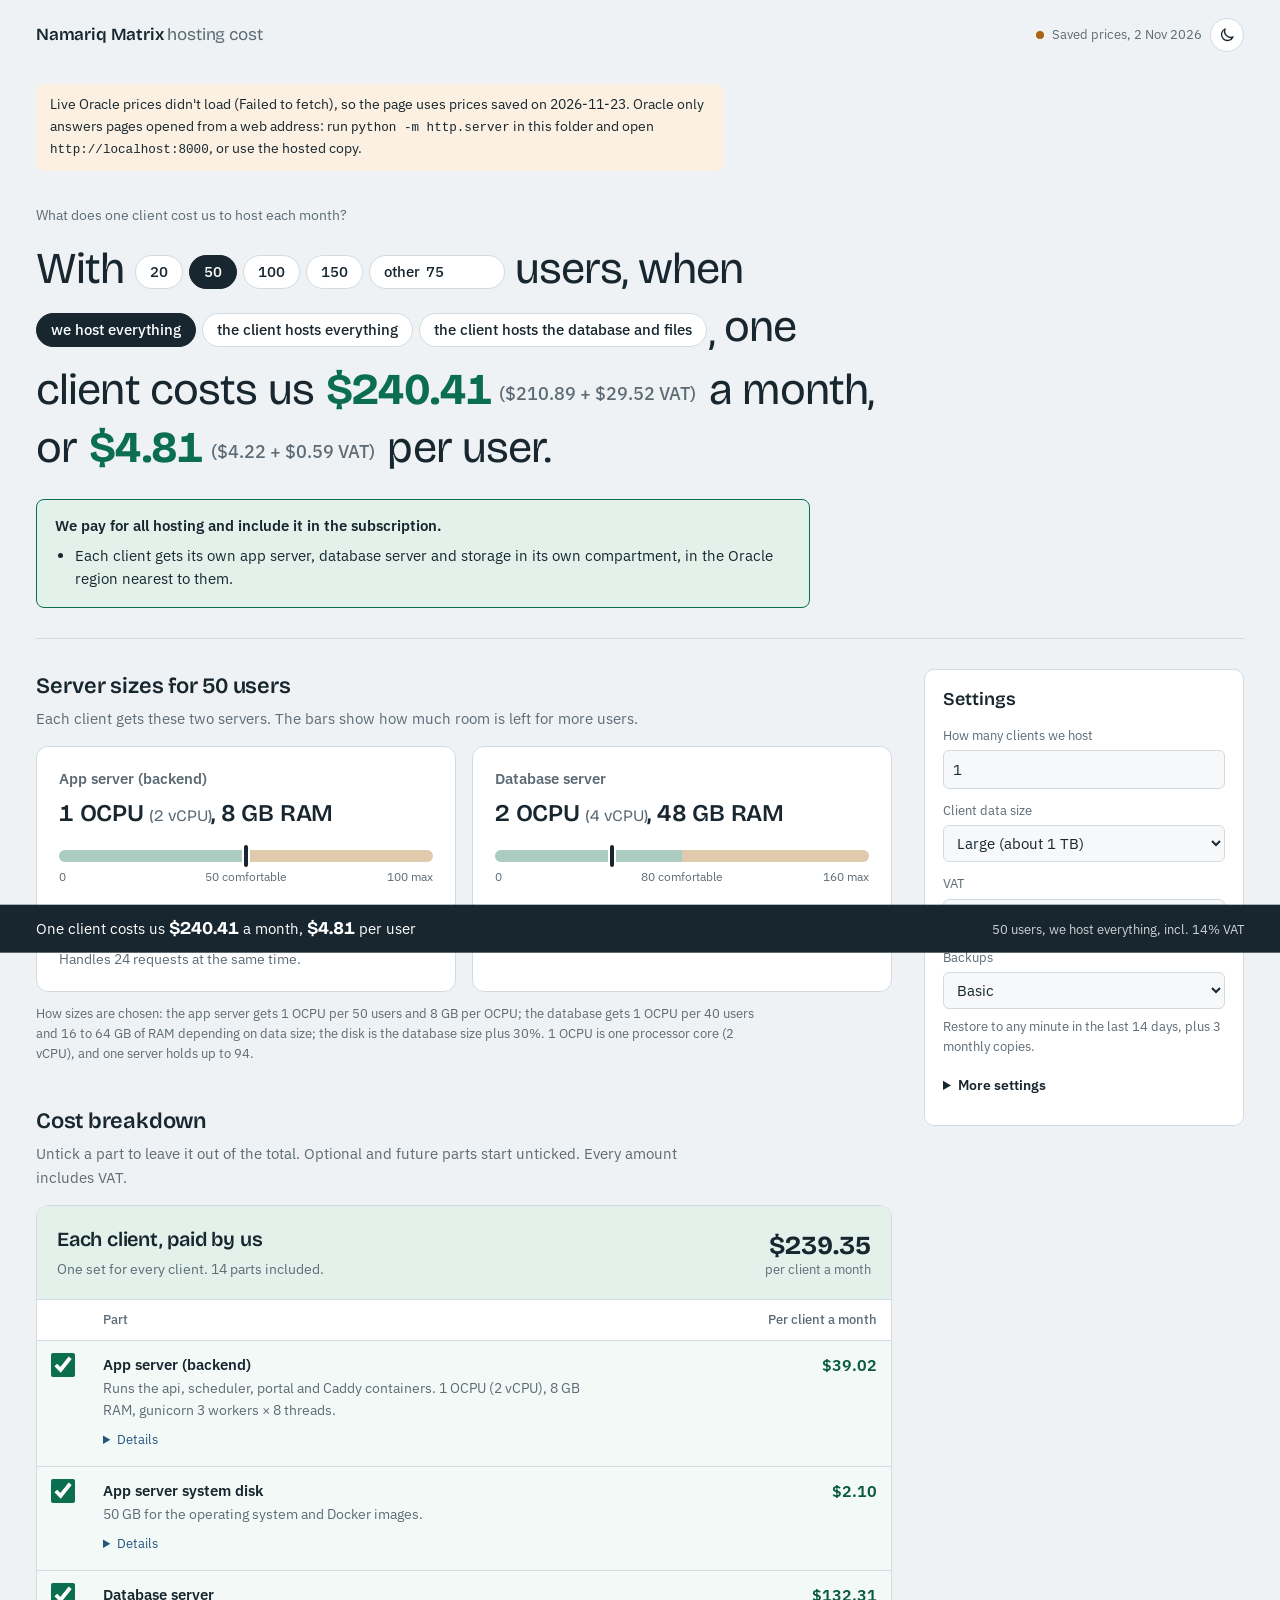
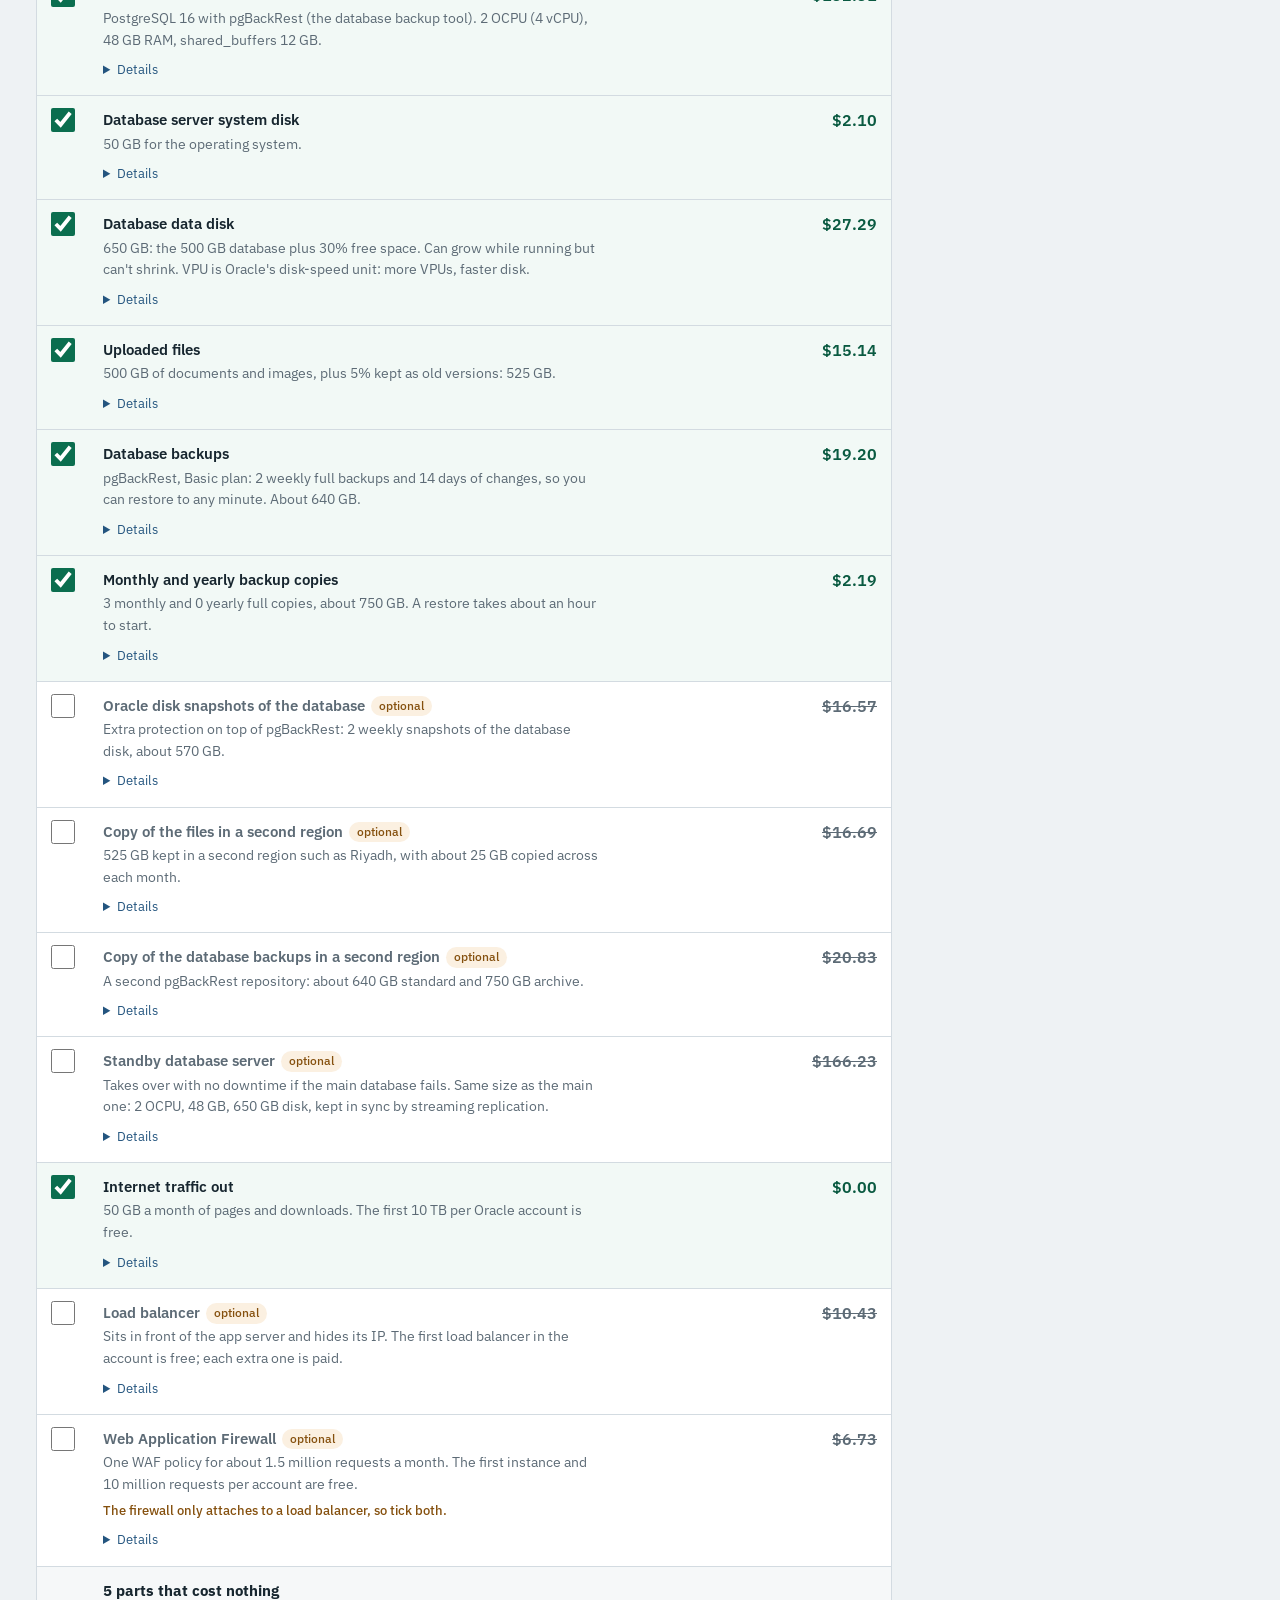
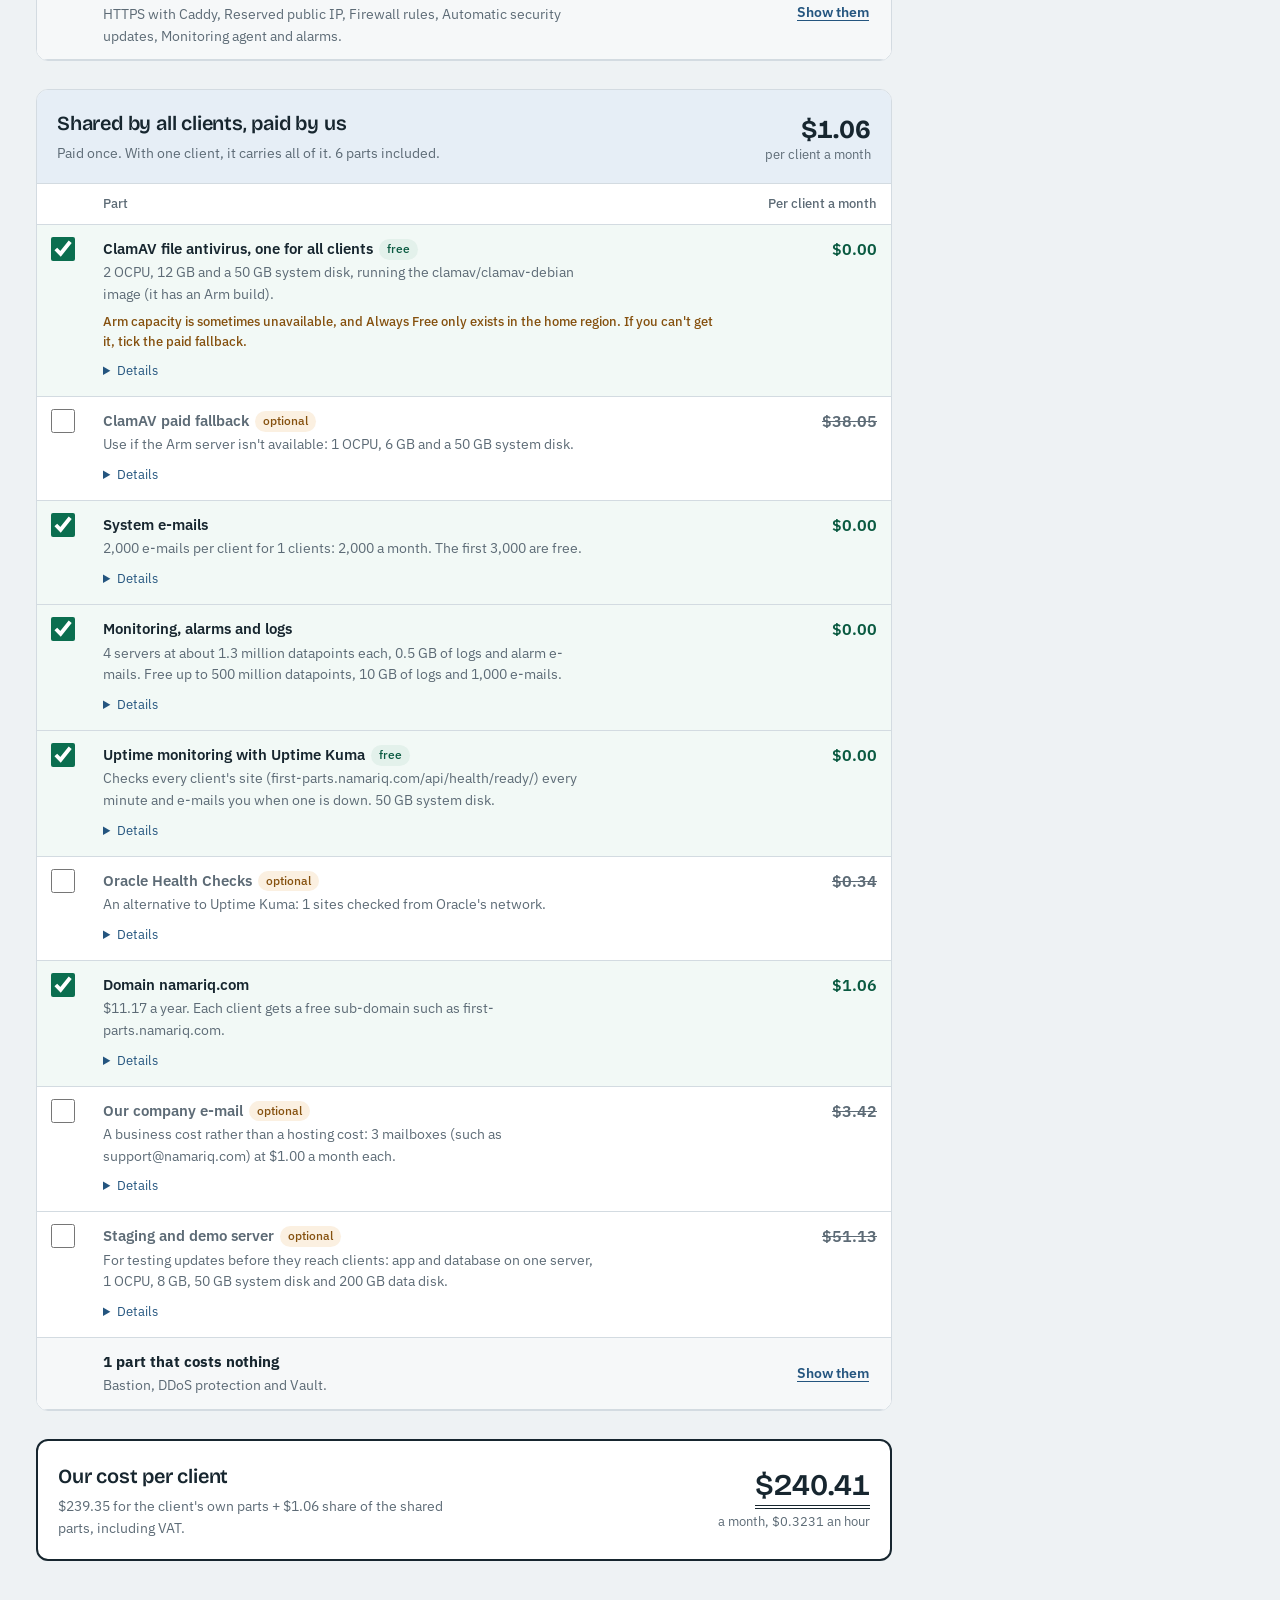
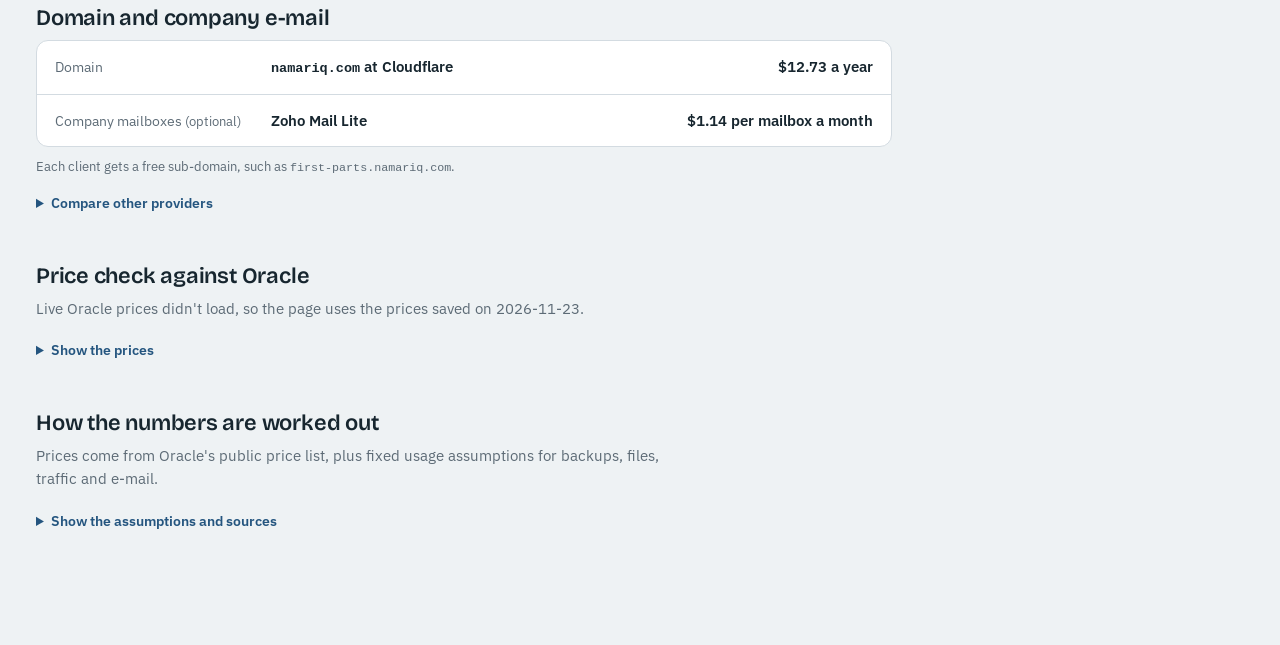
==== commit 27c2582c: "Simplify cost calculator sections" ====
--- a/index.html
+++ b/index.html
@@ -41,7 +41,7 @@
 body{margin:0;background:var(--page);color:var(--ink);font:15px/1.55 var(--text);font-variant-numeric:tabular-nums}
 a{color:var(--blue);text-underline-offset:3px}
 :focus-visible{outline:2px solid var(--blue);outline-offset:2px;border-radius:4px}
-::selection{background:var(--green-soft);color:var(--ink)}
+::selection{background:var(--blue);color:var(--sheet)}
 html{scrollbar-color:var(--rule-strong) var(--page);caret-color:var(--green)}
 .wrap{max-width:1240px;margin:0 auto;padding:0 16px 72px}
 
@@ -66,7 +66,7 @@
 .hero{padding:34px 0 30px;border-bottom:1px solid var(--rule)}
 .hero-q{font-family:var(--text);font-size:14px;font-weight:400;letter-spacing:0;color:var(--muted);margin:0 0 14px}
 .sentence{font-family:var(--display);font-weight:400;font-size:clamp(26px,3.6vw,44px);line-height:1.32;letter-spacing:-.02em;margin:0;max-width:30ch}
-.sentence .pick{display:inline-flex;flex-wrap:wrap;gap:6px;vertical-align:middle;margin:2px 0}
+.sentence .pick{display:inline-flex;flex-wrap:wrap;align-items:center;gap:6px;vertical-align:middle;margin:2px 0}
 .sentence #tabs::after{content:",";align-self:flex-end;margin-left:-4px}
 @media (max-width:640px){
   .sentence #tabs::after{display:none}
@@ -81,9 +81,12 @@
 .chip.custom:focus-within{outline:2px solid var(--blue);outline-offset:2px}
 .total{font-weight:700;color:var(--green);white-space:nowrap;border-radius:6px;padding:0 2px;transition:background-color .6s}
 .total.flash{background:var(--green-soft);transition:none}
+.vatpart{font-family:var(--text);font-size:max(14px,.42em);font-weight:500;letter-spacing:0;color:var(--muted);white-space:nowrap;margin:0 .15em 0 .3em;vertical-align:.25em}
+.stickybar .vatpart{color:inherit;opacity:.8;vertical-align:baseline;font-size:13px}
 .hero-foot{margin:18px 0 0;color:var(--muted);font-size:15px;max-width:70ch}
 .hero-foot b{color:var(--ink);font-weight:600}
 .hero-actions{display:flex;gap:10px 14px;align-items:center;flex-wrap:wrap;margin:14px 0 0}
+.hero-actions:not(:has(> :not([hidden]):not(:empty))){display:none}
 .changed{font-size:14px;color:var(--ink);display:inline-flex;gap:8px;align-items:center;flex-wrap:wrap;padding:4px 4px 4px 12px;border:1px solid var(--amber);background:var(--amber-soft);border-radius:10px}
 .linkbtn{font:inherit;font-size:14px;font-weight:600;color:var(--blue);background:transparent;border:none;padding:4px 8px;border-radius:999px;cursor:pointer;text-decoration:underline;text-underline-offset:3px}
 .linkbtn:hover{background:var(--blue-soft)}
@@ -121,9 +124,56 @@
 .size pre{font-family:var(--code);font-size:12.5px;background:var(--field);border:1px solid var(--rule);border-radius:6px;padding:8px 10px;margin:10px 0 0;overflow-x:auto}
 .size .rules{font-size:13px;color:var(--muted);margin:0}
 
+/* server cards with a capacity bar */
+.srv-grid{display:grid;grid-template-columns:repeat(auto-fit,minmax(min(100%,300px),1fr));gap:16px}
+.srv{background:var(--sheet);border:1px solid var(--rule);border-radius:12px;padding:20px 22px}
+.srv h3{font-size:15px;font-weight:600;color:var(--muted);margin:0}
+.srv-size{font-family:var(--display);font-size:24px;font-weight:600;letter-spacing:-.01em;margin:4px 0 18px}
+.srv-size span{font-size:16px;font-weight:400;color:var(--muted)}
+.meter{margin:0 0 14px}
+.meter-bar{position:relative;display:flex;height:12px;border-radius:999px;overflow:visible;background:var(--field)}
+.meter-bar .z-ok{background:color-mix(in srgb, var(--green) 35%, var(--sheet));border-radius:999px 0 0 999px}
+.meter-bar .z-warn{background:color-mix(in srgb, var(--amber) 35%, var(--sheet));border-radius:0 999px 999px 0}
+.meter-you{position:absolute;top:-5px;width:4px;height:22px;margin-left:-2px;background:var(--ink);border-radius:2px;box-shadow:0 0 0 2px var(--sheet)}
+.meter-scale{position:relative;height:18px;margin-top:6px;font-size:12px;color:var(--muted)}
+.meter-scale span{position:absolute;top:0;white-space:nowrap;transform:translateX(-50%)}
+.meter-scale span:first-child{left:0;transform:none}
+.meter-scale span.end{right:0;left:auto;transform:none}
+.srv-state{margin:0 0 6px;font-size:14px}
+.srv-state.warn b{color:var(--amber-ink)}
+.srv-state.over b{color:var(--red)}
+.srv-fact{margin:0;font-size:14px;color:var(--muted)}
+.size-rules{margin:12px 0 0;font-size:13px;color:var(--muted);max-width:90ch}
+
 /* the bill */
 .bill{background:var(--sheet);border:1px solid var(--rule);border-radius:10px;overflow-x:auto}
-.bill table{width:100%;border-collapse:collapse;min-width:720px}
+
+/* breakdown groups: one card each, separated by a clear gap */
+.bill-groups{display:flex;flex-direction:column;gap:28px}
+.bgroup{background:var(--sheet);border:1px solid var(--rule);border-radius:12px;overflow:hidden}
+.bgroup .bill{border:none;border-radius:0}
+.bgroup-head{display:flex;justify-content:space-between;align-items:flex-end;gap:12px 24px;flex-wrap:wrap;padding:18px 20px;background:var(--green-soft);border-bottom:1px solid var(--rule)}
+.bgroup-shared .bgroup-head{background:var(--blue-soft)}
+.bgroup-theirs .bgroup-head{background:var(--amber-soft)}
+.bgroup-head h3, .grand-card h3{font-family:var(--display);font-weight:600;font-size:20px;letter-spacing:-.01em;margin:0}
+.bgroup-head p, .grand-card p{margin:4px 0 0;color:var(--muted);font-size:14px;max-width:52ch}
+.bgroup-total{display:flex;flex-direction:column;align-items:flex-end;text-align:right}
+.bg-val{font-family:var(--display);font-weight:700;font-size:26px;line-height:1.1;color:var(--ink)}
+.bg-lbl{font-size:13px;color:var(--muted)}
+.bg-note{font-size:13px;color:var(--ink);margin-top:2px}
+.grand-card{display:flex;justify-content:space-between;align-items:center;gap:12px 24px;flex-wrap:wrap;padding:20px;border:2px solid var(--ink);border-radius:12px;background:var(--sheet)}
+.grand-card .bg-val{font-size:30px}
+.grand-card .amt{border-bottom:4px double var(--ink);padding-bottom:2px}
+.grand-card .bg-lbl{margin-top:10px}
+@media (max-width:640px){
+  .bgroup-head,.grand-card{padding:16px}
+  .bgroup-total{align-items:flex-start;text-align:left}
+}
+.bill table{width:100%;border-collapse:collapse}
+.bill td{padding-top:16px;padding-bottom:16px}
+.bill td.num{width:150px;font-size:16px}
+.bill .item-name{font-size:15px}
+.bill .item-spec{max-width:62ch}
 @media (max-width:1000px){.bill .hr{display:none}.bill table{min-width:0}}
 @media (max-width:760px){.bill table{min-width:0}}
 .bill th{font-size:13px;font-weight:500;color:var(--muted);text-align:left;padding:10px 14px;border-bottom:1px solid var(--rule)}
@@ -143,11 +193,15 @@
 label.item-name{display:block;cursor:pointer}
 label.item-name:hover{text-decoration:underline;text-decoration-color:var(--rule-strong);text-underline-offset:3px}
 .item-spec{color:var(--muted);font-size:14px;margin-top:2px}
-.item-note{font-size:13px;margin-top:6px;padding:6px 10px;border-radius:6px;background:var(--amber-soft);color:var(--ink)}
+.item-note{font-size:13px;margin-top:6px;color:var(--amber-ink);font-weight:500}
 .svc{font-size:14px}
 .cap{font-size:13px;color:var(--muted);margin-top:4px}
 .cap b{color:var(--ink);font-weight:600}
 .detail{margin-top:6px;font-size:13px;color:var(--muted)}
+.facts{display:grid;grid-template-columns:max-content 1fr;gap:6px 16px;margin:8px 0 0;padding:12px 14px;background:var(--field);border-radius:8px;max-width:640px}
+.facts dt{color:var(--muted)}
+.facts dd{margin:0;color:var(--ink)}
+.facts .cap{margin:0;color:var(--ink);font-size:13px}
 .detail summary{cursor:pointer;color:var(--blue);width:max-content;min-height:24px;padding:3px 4px 3px 0;display:list-item}
 .amt{font-weight:600}
 .vat{display:block;font-size:12px;color:var(--muted);font-weight:400}
@@ -155,8 +209,6 @@
 tr.on .amt{color:var(--green-ink)}
 tr.freerow-sum td{background:var(--field)}
 tr.freerow[hidden]{display:none}
-body.hide-vat .vat{display:none}
-.billbar{display:flex;justify-content:space-between;align-items:center;gap:10px;flex-wrap:wrap;margin:0 0 12px}
 .switch{display:inline-flex;gap:8px;align-items:center;font-size:14px;cursor:pointer}
 .switch input{width:24px;height:24px;margin:0;flex:none;accent-color:var(--green)}
 tr.off .item-name, tr.off .svc{color:var(--muted)}
@@ -171,7 +223,10 @@
 @media (max-width:760px){
   .bill table, .bill tbody{display:block;width:100%}
   .bill thead{display:none}
-  .bill tr{display:grid;grid-template-columns:34px minmax(0,1fr) minmax(0,1fr);gap:4px 10px;padding:12px;border-bottom:1px solid var(--rule)}
+  .bill tr{display:grid;grid-template-columns:34px minmax(0,1fr);gap:4px 10px;padding:12px;border-bottom:1px solid var(--rule)}
+  .bill td.num{width:auto;grid-column:2}
+  .facts{grid-template-columns:1fr;gap:2px}
+  .facts dd{margin-bottom:6px}
   .bill td.num{white-space:normal;overflow-wrap:anywhere}
   .bill td{display:block;padding:0;border:none}
   .bill td.ck{grid-row:span 4}
@@ -187,9 +242,9 @@
 }
 
 /* assumptions panel */
-.aside{position:sticky;top:16px}
+.aside{position:sticky;top:16px;max-height:calc(100vh - 32px);overflow-y:auto;overscroll-behavior:contain}
 @media (max-width:1100px){
-  .aside{position:static}
+  .aside{position:static;max-height:none;overflow:visible}
   .panel{display:grid;grid-template-columns:repeat(auto-fit,minmax(220px,1fr));gap:0 18px}
   .panel h2, .panel details{grid-column:1 / -1}
   .panel details[open]{display:grid;grid-template-columns:repeat(auto-fit,minmax(220px,1fr));gap:0 18px}
@@ -201,7 +256,9 @@
 .field{display:flex;flex-direction:column;gap:4px;margin:0 0 12px;font-size:13px;color:var(--muted)}
 .field input,.field select{font:inherit;font-size:15px;color:var(--ink);background:var(--field);border:1px solid var(--rule);border-radius:6px;padding:7px 9px;width:100%}
 .field input:focus,.field select:focus{border-color:var(--blue);outline:none;box-shadow:0 0 0 2px var(--blue-soft)}
-.pair{display:grid;grid-template-columns:1fr 1fr;gap:0 10px}
+.pair{display:grid;grid-template-columns:1fr 1fr;gap:0 10px;align-items:end}
+.grp-h{grid-column:1 / -1;margin:14px 0 8px;padding-top:12px;border-top:1px solid var(--rule);font-size:13px;font-weight:600;color:var(--ink)}
+.more > summary + .grp-h{border-top:none;padding-top:0;margin-top:6px}
 .panel details summary{cursor:pointer;font-weight:600;font-size:14px;margin:2px 0 6px;padding:6px 0;min-height:32px}
 
 /* domains & check */
@@ -211,6 +268,20 @@
 .cmp td{padding:11px 14px;border-bottom:1px solid var(--rule);vertical-align:top;font-size:14px}
 .cmp tr:last-child td{border-bottom:none}
 .cmp .num{text-align:right;white-space:nowrap}
+/* short summaries with the full detail behind a toggle */
+.provs{background:var(--sheet);border:1px solid var(--rule);border-radius:12px}
+.prov{display:grid;grid-template-columns:200px 1fr auto;gap:4px 16px;align-items:baseline;padding:14px 18px;border-bottom:1px solid var(--rule)}
+.prov:last-child{border-bottom:none}
+.prov-what{color:var(--muted);font-size:14px}
+.prov-name{font-weight:600}
+.prov-price{font-weight:600;white-space:nowrap}
+@media (max-width:640px){.prov{grid-template-columns:1fr}}
+.more-info{margin-top:12px}
+.cmp-pair{display:grid;grid-template-columns:repeat(auto-fit,minmax(min(100%,340px),1fr));gap:16px}
+.cmp-pair .cmp table{min-width:0}
+.cmp-pair .cmp{margin:0}
+.more-info > summary{cursor:pointer;color:var(--blue);font-weight:600;font-size:14px;width:max-content;padding:4px 0}
+.more-info[open] > summary{margin-bottom:10px}
 /* phone: comparison tables become one block per row, each value labelled */
 @media (max-width:760px){
   .cmp{overflow:visible}
@@ -265,6 +336,16 @@
   a{color:#000}
 }
 </style>
+<script>
+// design previews: index.html?design=primer loads designs/primer.css on top of the base styles
+(function(){
+  var d = new URLSearchParams(location.search).get("design");
+  if(d && /^[a-z0-9-]+$/.test(d)){
+    var l = document.createElement("link"); l.rel = "stylesheet"; l.href = "designs/" + d + ".css";
+    document.head.appendChild(l); document.documentElement.setAttribute("data-design", d);
+  }
+})();
+</script>
 </head>
 <body>
 <div class="wrap">
@@ -297,14 +378,12 @@
         <button class="chip" type="button" data-tab="client">the client hosts everything</button>
         <button class="chip" type="button" data-tab="split">the client hosts the database and files</button>
       </span>
-      one client costs us <span class="total" id="tMonth">$0</span> a month, or <span class="total" id="tUser">$0</span> per user.
+      one client costs us <span class="total" id="tMonth">$0</span><span class="vatpart" id="tMonthVat"></span> a month, or <span class="total" id="tUser">$0</span><span class="vatpart" id="tUserVat"></span> per user.
     </p>
     <p class="sr-only" id="liveTotal" aria-live="polite" aria-atomic="true"></p>
     <p class="hero-foot" id="heroFoot"></p>
     <div class="hero-actions">
       <span class="changed" id="changed" hidden><span id="changedText"></span><button class="linkbtn" id="resetBtn" type="button">Reset to defaults</button></span>
-      <button class="btn" id="copyBtn" type="button">Copy summary</button>
-      <button class="btn" id="printBtn" type="button">Print</button>
       <span class="small" id="copyStatus" role="status"></span>
     </div>
     <div id="tabNotes"></div>
@@ -314,17 +393,15 @@
     <main>
       <section class="section" aria-labelledby="hSizes">
         <h2 id="hSizes">Server sizes for <span id="sizeUsers"></span> users</h2>
-        <p class="lead">Sizes and gunicorn settings follow the user count. Copy the settings into each server's <code>.env</code>.</p>
-        <div class="sizes" id="sizing"></div>
+        <p class="lead">Each client gets these two servers. The bars show how much room is left for more users.</p>
+        <div class="srv-grid" id="sizing"></div>
+        <p class="size-rules" id="sizeRules"></p>
       </section>
 
       <section class="section" aria-labelledby="hBill">
         <h2 id="hBill">Cost breakdown</h2>
         <p class="lead">Untick a part to leave it out of the total. Optional and future parts start unticked. Every amount includes VAT.</p>
-        <div class="billbar">
-          <label class="switch"><input type="checkbox" id="vatSplit" checked> Show the price before VAT and the VAT under each amount</label>
-        </div>
-        <div class="bill"><table id="tbl"></table></div>
+        <div class="bill-groups" id="tbl"></div>
       </section>
 
       <section class="section" aria-labelledby="hDom">
@@ -334,68 +411,57 @@
 
       <section class="section" aria-labelledby="hCheck">
         <h2 id="hCheck">Price check against Oracle</h2>
-        <p class="lead">Each Oracle price used above, with its part number. The snapshot was checked on 2026-11-23 against Oracle's price list of 2026-11-02; "live" is what Oracle returns now.</p>
-        <div class="row"><button class="btn" id="reloadBtn" type="button">Reload live prices</button><span class="small" id="checkSummary"></span></div>
-        <div class="cmp"><table id="checkTbl"></table></div>
+        <p class="lead" id="checkSummary"></p>
+        <details class="more-info"><summary>Show the prices</summary>
+          <p class="small" style="margin:10px 0">Prices before VAT, as Oracle lists them.</p>
+          <div class="row"><button class="btn" id="reloadBtn" type="button">Reload live prices</button></div>
+          <div class="cmp"><table id="checkTbl"></table></div>
+        </details>
       </section>
 
       <section class="section" aria-labelledby="hNotes">
         <h2 id="hNotes">How the numbers are worked out</h2>
+        <p class="lead">Prices come from Oracle's public price list, plus fixed usage assumptions for backups, files, traffic and e-mail.</p>
+        <details class="more-info"><summary>Show the assumptions and sources</summary>
         <ul class="notes">
-          <li>Oracle charges the same price in every commercial region and quotes prices before tax. The VAT you choose is added to everything, Oracle and other providers. Check with your accountant whether VAT applies to your Oracle invoice; it depends on the billing country and VAT registration.</li>
-          <li>Free allowances (Always Free, the first 10 GB, the first 3,000 e-mails) apply <b>once per Oracle account</b>. The calculator adds up every client's usage, applies the free allowance once, and spreads the result over the parts that use that service. A client with their own Oracle account gets their own free allowances.</li>
-          <li><b>Always Free Arm server:</b> Oracle's Always Free page says 1,500 OCPU-hours and 9,000 GB-hours a month (2 OCPU, 12 GB). The price list still shows 3,000 and 18,000. This page uses the lower number.</li>
-          <li>Always Free servers exist only in the account's <b>home region</b>, and Arm capacity is sometimes unavailable for a while. Keep the paid ClamAV fallback in mind.</li>
-          <li>User and request capacity are planning estimates for this Django app, about 50 active users per OCPU on the app server. Confirm them with <code>ops/loadtest.py</code> before promising numbers to a client.</li>
-          <li>Domain and e-mail prices are public list prices in USD before tax, checked 2026-11-23. Promotions and local prices differ.</li>
+          <li><b>Backups:</b> a backup is half the database size; 2% of the data changes a day.</li>
+          <li><b>Each client a month:</b> 2,000 e-mails, 50 GB of traffic, 0.5 GB of logs.</li>
+          <li><b>Free allowances</b> (such as the first 10 GB) count once per Oracle account.</li>
+          <li><b>VAT</b> is added to every price. Check with your accountant whether it applies to your Oracle bill.</li>
+          <li><b>User capacity</b> is an estimate. Test it with <code>ops/loadtest.py</code> before promising it to a client.</li>
           <li>Sources: <a href="https://apexapps.oracle.com/pls/apex/cetools/api/v1/products/?currencyCode=USD" target="_blank" rel="noopener">Oracle price list API</a>, <a href="https://www.oracle.com/cloud/price-list/" target="_blank" rel="noopener">Oracle price list</a>, <a href="https://docs.oracle.com/en-us/iaas/Content/FreeTier/freetier_topic-Always_Free_Resources.htm" target="_blank" rel="noopener">Oracle Always Free resources</a>, <a href="https://www.oracle.com/cloud/costestimator.html" target="_blank" rel="noopener">Oracle cost estimator</a>.</li>
         </ul>
+        </details>
       </section>
     </main>
 
     <aside class="aside" aria-labelledby="hAssume">
       <div class="panel">
-        <h2 id="hAssume">Assumptions</h2>
-        <label class="field">Number of clients sharing the shared costs<input id="clients" type="number" min="1" value="10"></label>
-        <div class="pair">
-          <label class="field">Database per client (GB)<input id="dbGB" type="number" min="1" value="1024"></label>
-          <label class="field">Files per client (GB)<input id="filesGB" type="number" min="0" value="1024"></label>
-        </div>
+        <h2 id="hAssume">Settings</h2>
+        <label class="field">How many clients we host<input id="clients" type="number" min="1" value="1"></label>
+        <label class="field">Client data size
+          <select id="dataSize"><option value="small">Small</option><option value="medium">Medium</option><option value="large" selected>Large</option><option value="huge">Huge</option><option value="custom">Custom sizes</option></select>
+        </label>
         <label class="field">VAT
           <select id="vat"><option value="14">Egypt, 14%</option><option value="15">Saudi Arabia, 15%</option><option value="0">No VAT</option><option value="custom">Other rate</option></select>
         </label>
         <label class="field" id="vatCustomWrap" hidden>VAT rate (%)<input id="vatCustom" type="number" min="0" step="0.1" value="5"></label>
-        <label class="field">Backup plan
-          <select id="plan"><option value="basic">Basic: 14 days, 3 monthly copies</option><option value="standard" selected>Standard: 30 days, 12 monthly, 3 yearly</option><option value="premium">Premium: 90 days, 12 monthly, 7 yearly</option></select>
+        <label class="field">Backups
+          <select id="plan"><option value="basic" selected>Basic</option><option value="standard">Standard</option><option value="premium">Premium</option></select>
+          <span class="term" id="planHint"></span>
         </label>
-        <label class="field">Database disk speed
-          <select id="perf"><option value="20" selected>Higher Performance (20 VPU)</option><option value="10">Balanced (10 VPU)</option></select>
-          <span class="term">VPU is Oracle's disk-speed unit: more VPUs per GB means a faster disk at a higher price.</span>
-        </label>
-        <label class="field">Region
-          <select id="region"><option value="me">Jeddah or Riyadh</option><option value="eu">Frankfurt</option></select>
-        </label>
-        <label class="field">Hours in the month<input id="hours" type="number" min="1" max="744" value="744"></label>
-        <details>
-          <summary>Usage details</summary>
-          <label class="field">Backup size as a share of the database<input id="compress" type="number" min="0.05" max="1" step="0.05" value="0.5"></label>
+        <details class="more">
+          <summary>More settings</summary>
+          <p class="grp-h">Exact client data size</p>
           <div class="pair">
-            <label class="field">Daily data change (%)<input id="changePct" type="number" min="0" step="0.5" value="2"></label>
-            <label class="field">Volume backups kept<input id="volKept" type="number" min="1" value="2"></label>
+            <label class="field">Database (GB)<input id="dbGB" type="number" min="1" value="500"></label>
+            <label class="field">Uploaded files (GB)<input id="filesGB" type="number" min="0" value="500"></label>
           </div>
-          <div class="pair">
-            <label class="field">Old file versions (%)<input id="verPct" type="number" min="0" value="5"></label>
-            <label class="field">New files a month (%)<input id="growPct" type="number" min="0" value="5"></label>
-          </div>
-          <label class="field">System e-mails per client a month<input id="emails" type="number" min="0" value="2000"></label>
-          <label class="field">Requests per user a day (for the firewall)<input id="reqDay" type="number" min="0" value="1000"></label>
-          <div class="pair">
-            <label class="field">Traffic out per client (GB)<input id="outGB" type="number" min="0" value="50"></label>
-            <label class="field">Logs per client (GB)<input id="logGB" type="number" min="0" step="0.1" value="0.5"></label>
-          </div>
-          <label class="field">Our team mailboxes<input id="mailboxes" type="number" min="0" value="3"></label>
-          <label class="field">Domain registrar<select id="registrar"></select></label>
-          <label class="field">Team e-mail provider<select id="mailProv"></select></label>
+          <p class="grp-h">Servers</p>
+          <label class="field">Database disk speed
+            <select id="perf"><option value="10" selected>Standard (Balanced)</option><option value="20">Fast (Higher Performance)</option></select>
+          </label>
+          <label class="field">Region<select id="region"><option value="me">Jeddah / Riyadh</option><option value="eu">Frankfurt</option></select></label>
         </details>
       </div>
     </aside>
@@ -442,28 +508,16 @@
 
 /* ---------------- Domain registrars and e-mail providers (USD, before tax, checked 2026-11-23) ---------------- */
 const REGISTRARS = [
-  {id:"cloudflare", name:"Cloudflare Registrar", year:11.17, rec:true,
-   pros:"Sold at wholesale cost with no mark-up. Free DNS, WHOIS privacy and e-mail forwarding. Unlimited sub-domains.",
-   cons:"The domain must use Cloudflare's name servers (DNS-only is fine). No mailbox hosting."},
-  {id:"porkbun", name:"Porkbun", year:11.81,
-   pros:"Close to wholesale price. Free WHOIS privacy, DNS and e-mail forwarding. Unlimited sub-domains.",
-   cons:"Smaller company. Mailboxes are a paid add-on."},
-  {id:"namecheap", name:"Namecheap", year:19.98,
-   pros:"Cheap first-year offers, free WHOIS privacy, simple dashboard.",
-   cons:"Renewal costs about 80% more than Cloudflare."},
-  {id:"godaddy", name:"GoDaddy", year:22.99,
-   pros:"Well known, with phone support.",
-   cons:"Most expensive renewal and many paid extras."},
+  {id:"cloudflare", name:"Cloudflare", year:11.17, rec:true, note:"Cheapest; no mark-up, free DNS"},
+  {id:"porkbun", name:"Porkbun", year:11.81, note:"Nearly as cheap"},
+  {id:"namecheap", name:"Namecheap", year:19.98, note:"Cheap first year, pricey renewal"},
+  {id:"godaddy", name:"GoDaddy", year:22.99, note:"Most expensive"},
 ];
 const MAILPROVS = [
-  {id:"zoho", name:"Zoho Mail Lite", user:1.00, rec:true,
-   pros:"$1 per mailbox a month on a yearly plan. Webmail and mobile apps on your domain.", cons:"The cheapest plan has 5 GB storage and few office tools."},
-  {id:"google", name:"Google Workspace Business Starter", user:7.00,
-   pros:"Gmail on your domain with 30 GB, Docs, Drive and Meet.", cons:"$7 on a yearly plan, $8.40 month to month."},
-  {id:"m365", name:"Microsoft 365 Business Basic", user:7.00,
-   pros:"Outlook on your domain, Teams and web Office.", cons:"Went up from $6 to $7 on 1 July 2026."},
-  {id:"cfrouting", name:"Cloudflare Email Routing", user:0,
-   pros:"Free. Forwards info@namariq.com to an inbox you already have.", cons:"Forwarding only: no mailbox, and you can't send as your domain."},
+  {id:"zoho", name:"Zoho Mail Lite", user:1.00, rec:true, note:"Cheapest real mailbox, 5 GB"},
+  {id:"google", name:"Google Workspace", user:7.00, note:"Gmail, 30 GB, Docs and Drive"},
+  {id:"m365", name:"Microsoft 365 Basic", user:7.00, note:"Outlook and Teams"},
+  {id:"cfrouting", name:"Cloudflare Email Routing", user:0, note:"Forwarding only, can't send"},
 ];
 
 /* ---------------- helpers ---------------- */
@@ -499,17 +553,39 @@
     vat: (vatSel==="custom" ? n("vatCustom") : parseFloat(vatSel)) / 100,
     vatLabel: vatSel==="custom" ? n("vatCustom")+"%" : vatSel+"%",
     plan: $("plan").value, vpu: parseInt($("perf").value,10), region: $("region").value,
-    hours: Math.min(744, Math.max(1, n("hours"))),
-    compress: Math.min(1, Math.max(0.05, n("compress"))), changePct: Math.min(100, Math.max(0, n("changePct"))), volKept: Math.max(1, Math.round(n("volKept"))),
-    verPct: n("verPct"), growPct: n("growPct"), emails: n("emails"), reqDay: n("reqDay"),
-    outGB: n("outGB"), logGB: n("logGB"), mailboxes: Math.max(0, Math.round(n("mailboxes"))),
-    registrar: REGISTRARS.find(r => r.id===$("registrar").value) || REGISTRARS[0],
-    mailProv: MAILPROVS.find(m => m.id===$("mailProv").value) || MAILPROVS[0],
+    hours: 744,   // Oracle bills by the hour; a 31-day month is the most a month can cost
+    ...FIXED,
+    registrar: REGISTRARS.find(r => r.rec) || REGISTRARS[0],
+    mailProv: MAILPROVS.find(m => m.rec) || MAILPROVS[0],
   };
 }
 
 /* ---------------- sizing rules ---------------- */
 const LIMITS = {ocpu: 94, diskGB: 32768};
+// fixed usage assumptions (listed under "How the numbers are worked out")
+const FIXED = {
+  compress: 0.5,   // a compressed backup is about half the database size
+  changePct: 2,    // % of the database that changes each day
+  volKept: 2,      // weekly Oracle disk snapshots kept
+  verPct: 5,       // % of files kept as old versions
+  growPct: 5,      // % new files each month
+  emails: 2000,    // system e-mails per client a month
+  reqDay: 1000,    // requests per user a day (firewall pricing)
+  outGB: 50,       // internet traffic out per client a month
+  logGB: 0.5,      // logs per client a month
+  mailboxes: 3,    // our own company mailboxes
+};
+// typical client data sizes (rough guesses until real clients are measured): [database GB, uploaded files GB, label]
+const DATA_SIZES = {
+  small:  [50,   25,   "Small (about 75 GB)"],
+  medium: [200,  100,  "Medium (about 300 GB)"],
+  large:  [500,  500,  "Large (about 1 TB)"],
+  huge:   [1024, 1024, "Huge (about 2 TB)"],
+};
+function syncDataSize(){
+  const hit = Object.entries(DATA_SIZES).find(([, [db, f]]) => +$("dbGB").value === db && +$("filesGB").value === f);
+  $("dataSize").value = hit ? hit[0] : "custom";
+}
 const PLANS = {
   basic:    {fulls:2,  walDays:14, monthly:3,  yearly:0, label:"Basic"},
   standard: {fulls:5,  walDays:30, monthly:12, yearly:3, label:"Standard"},
@@ -549,7 +625,7 @@
   const appCap = `Comfortable up to <b>${s.app.comfortUsers} users</b> (about ${s.app.comfortRps} requests a second). Upper limit <b>${s.app.upperUsers} users</b> (about ${s.app.upperRps} a second, slower). Handles ${s.app.concurrent} requests at once.`;
   const dbCap = `Comfortable up to <b>${s.db.comfortUsers} users</b>. Upper limit <b>${s.db.upperUsers} users</b>, with slower reports. max_connections ${s.maxConn}.`;
   const appServer = (scope, extraRam=0, idp="app") => {
-    add({id:idp+"Compute", scope, name:"App server", service:"Compute VM.Standard.E5.Flex",
+    add({id:idp+"Compute", scope, name:"App server (backend)", service:"Compute VM.Standard.E5.Flex",
       spec:`Runs the api, scheduler, portal and Caddy containers. ${s.appOcpu} OCPU (${s.appOcpu*2} vCPU), ${s.appRam+extraRam} GB RAM, gunicorn ${s.workers} workers × ${s.threads} threads`+(extraRam?`, including ${extraRam} GB for ClamAV`:"")+".",
       cap:appCap, lines:[["E5_OCPU", s.appOcpu*h], ["E5_MEM", (s.appRam+extraRam)*h]],
       limit: s.appServers > 1 ? `That's more than one server can hold (${LIMITS.ocpu} OCPU), so it means ${s.appServers} app servers behind a load balancer. The price is the same, but tick the load balancer too.` : ""});
@@ -558,31 +634,26 @@
   };
   const dbServer = (scope) => {
     add({id:"dbCompute", scope, name:"Database server", service:"Compute VM.Standard.E5.Flex",
-      spec:`PostgreSQL 16 with pgBackRest, the database backup tool. ${s.dbOcpu} OCPU (${s.dbOcpu*2} vCPU), ${s.dbRam} GB RAM, shared_buffers ${Math.round(s.dbRam/4)} GB.`, cap:dbCap,
+      spec:`PostgreSQL 16 with pgBackRest (the database backup tool). ${s.dbOcpu} OCPU (${s.dbOcpu*2} vCPU), ${s.dbRam} GB RAM, shared_buffers ${Math.round(s.dbRam/4)} GB.`, cap:dbCap,
       lines:[["E5_OCPU", s.dbOcpu*h], ["E5_MEM", s.dbRam*h]],
       limit: s.dbOverLimit ? `One database server tops out at ${LIMITS.ocpu} OCPU, and PostgreSQL can't split one database across servers. This many users needs read replicas or a different design, so treat this price as a rough guide.` : ""});
     add({id:"dbBoot", scope, name:"Database server system disk", service:"Block Volume, Balanced (10 VPU)", spec:"50 GB for the operating system.", lines:[["BV",50],["VPU",500]]});
     add({id:"dbDisk", scope, name:"Database data disk", service:`Block Volume, ${c.vpu===20?"Higher Performance (20":"Balanced (10"} VPU)`,
-      spec:`${s.dbDisk.toLocaleString()} GB: the ${c.dbGB.toLocaleString()} GB database plus 30% free space. Can grow while running but can't shrink.`, lines:[["BV",s.dbDisk],["VPU",s.dbDisk*c.vpu]],
+      spec:`${s.dbDisk.toLocaleString()} GB: the ${c.dbGB.toLocaleString()} GB database plus 30% free space. Can grow while running but can't shrink. VPU is Oracle's disk-speed unit: more VPUs, faster disk.`, lines:[["BV",s.dbDisk],["VPU",s.dbDisk*c.vpu]],
       limit: s.dbDisks > 1 ? `One Oracle disk holds at most 32 TB, so this needs ${s.dbDisks} disks joined into one volume on the server. The price is the same.` : ""});
   };
   const storage = (scope) => {
     add({id:"files", scope, name:"Uploaded files", service:"Object Storage, standard",
-      spec:`${c.filesGB} GB of documents and images, plus ${c.verPct}% kept as old versions: ${Math.round(s.filesObj)} GB.`, tag:"code",
-      note:"Needs a code change: the app saves files on the server's own disk today (about 15 places use local file paths). Until then, use the disk option below.",
+      spec:`${c.filesGB} GB of documents and images, plus ${c.verPct}% kept as old versions: ${Math.round(s.filesObj)} GB.`,
       lines:[["OBJ", s.filesObj], ["OBJREQ", c.users*300/10000]]});
-    const fd = Math.max(50,Math.ceil(c.filesGB*1.2/50)*50);
-    add({id:"filesDisk", scope, on:false, name:"Uploaded files on a disk", service:"Block Volume, Balanced (10 VPU)",
-      spec:`Works today with no code change: a ${fd} GB disk on the app server, protected by Oracle volume backups.`,
-      lines:[["BV",fd],["VPU",fd*10]]});
     add({id:"pgbr", scope, name:"Database backups", service:"Object Storage, standard",
       spec:`pgBackRest, ${s.plan.label} plan: ${s.plan.fulls} weekly full backups and ${s.plan.walDays} days of changes, so you can restore to any minute. About ${Math.round(s.backupStd)} GB.`,
       lines:[["OBJ", s.backupStd], ["OBJREQ", 200]]});
     add({id:"pgbrArch", scope, name:"Monthly and yearly backup copies", service:"Archive Storage",
       spec: s.plan.monthly+s.plan.yearly ? `${s.plan.monthly} monthly and ${s.plan.yearly} yearly full copies, about ${Math.round(s.backupArch)} GB. A restore takes about an hour to start.` : "None in this plan.",
       lines:[["ARCH", s.backupArch]]});
-    add({id:"volbk", scope, name:"Oracle volume backups of the database disk", service:"Block Volume backups, billed as Object Storage",
-      spec:`${c.volKept} weekly incremental backups, about ${Math.round(s.volBackup)} GB. A second safety net next to pgBackRest.`,
+    add({id:"volbk", scope, on:false, future:true, name:"Oracle disk snapshots of the database", service:"Block Volume backups, billed as Object Storage",
+      spec:`Extra protection on top of pgBackRest: ${c.volKept} weekly snapshots of the database disk, about ${Math.round(s.volBackup)} GB.`,
       lines:[["OBJ", s.volBackup]]});
     add({id:"replica", scope, on:false, future:true, name:"Copy of the files in a second region", service:"Object Storage replication",
       spec:`${Math.round(s.filesObj)} GB kept in a second region such as Riyadh, with about ${Math.round(c.filesGB*c.growPct/100)} GB copied across each month.`,
@@ -612,7 +683,7 @@
   };
   const sharedOurs = (withClam, withEmail, servers) => {
     if(withClam){
-      add({id:"clam", scope:"shared", name:"ClamAV file antivirus, one for all clients", service:"Always Free Ampere A1 (Arm)",
+      add({id:"clam", scope:"shared", freeFirst:true, name:"ClamAV file antivirus, one for all clients", service:"Always Free Ampere A1 (Arm)",
         spec:"2 OCPU, 12 GB and a 50 GB system disk, running the clamav/clamav-debian image (it has an Arm build).", tag:"free",
         cap:"Load test: a 5 MB file takes about 0.7 s and a 25 MB file about 2.2 s. Big bursts queue up and retry later.",
         note:"Arm capacity is sometimes unavailable, and Always Free only exists in the home region. If you can't get it, tick the paid fallback.",
@@ -626,17 +697,17 @@
     add({id:"obs", scope:"shared", name:"Monitoring, alarms and logs", service:"OCI Monitoring, Notifications and Logging",
       spec:`${servers} servers at about 1.3 million datapoints each, ${(c.logGB*c.clients).toFixed(1)} GB of logs and alarm e-mails. Free up to 500 million datapoints, 10 GB of logs and 1,000 e-mails.`,
       lines:[["MON", servers*1.34], ["LOG", c.logGB*c.clients], ["NOTIF", 0.2]]});
-    add({id:"kuma", scope:"shared", name:"Uptime monitoring with Uptime Kuma", service:"Always Free VM.Standard.E2.1.Micro (AMD)",
-      spec:"Checks every client's site (acme.namariq.com/api/health/ready/) every minute and e-mails you when one is down. 50 GB system disk.", tag:"free",
+    add({id:"kuma", scope:"shared", freeFirst:true, name:"Uptime monitoring with Uptime Kuma", service:"Always Free VM.Standard.E2.1.Micro (AMD)",
+      spec:"Checks every client's site (first-parts.namariq.com/api/health/ready/) every minute and e-mails you when one is down. 50 GB system disk.", tag:"free",
       lines:[["BV",50],["VPU",500]]});
     add({id:"health", scope:"shared", on:false, future:true, name:"Oracle Health Checks", service:"OCI Health Checks, basic",
       spec:`An alternative to Uptime Kuma: ${c.clients} sites checked from Oracle's network.`, lines:[["HEALTH", c.clients]]});
     add({id:"free", scope:"shared", name:"Bastion, DDoS protection and Vault", service:"OCI Bastion, built-in DDoS protection, Vault",
       spec:"Bastion gives SSH access without opening port 22. DDoS protection is automatic. Vault stores up to 150 secrets free.", tag:"free"});
     add({id:"domain", scope:"shared", name:"Domain namariq.com", service:c.registrar.name,
-      spec:`${usd(c.registrar.year)} a year. Each client gets a free sub-domain such as acme.namariq.com.`, fixed:c.registrar.year/12});
-    add({id:"mail", scope:"shared", name:"Our company e-mail", service:c.mailProv.name,
-      spec:`${c.mailboxes} mailboxes (such as support@namariq.com) at ${usd(c.mailProv.user)} a month each.`, fixed:c.mailboxes*c.mailProv.user});
+      spec:`${usd(c.registrar.year)} a year. Each client gets a free sub-domain such as first-parts.namariq.com.`, fixed:c.registrar.year/12});
+    add({id:"mail", scope:"shared", on:false, future:true, name:"Our company e-mail", service:c.mailProv.name,
+      spec:`A business cost rather than a hosting cost: ${c.mailboxes} mailboxes (such as support@namariq.com) at ${usd(c.mailProv.user)} a month each.`, fixed:c.mailboxes*c.mailProv.user});
     add({id:"staging", scope:"shared", on:false, future:true, name:"Staging and demo server", service:"Compute E5.Flex and Block Volume",
       spec:"For testing updates before they reach clients: app and database on one server, 1 OCPU, 8 GB, 50 GB system disk and 200 GB data disk.",
       lines:[["E5_OCPU", h], ["E5_MEM", 8*h], ["BV", 250], ["VPU", 2500]]});
@@ -668,21 +739,30 @@
 
 function compute(c, s, items){
   // usage per Oracle part, per account: ours (client items × clients + shared) and one client's own account
-  const ours = {}, theirs = {};
+  // "first" = usage of the always-free servers (ClamAV, Uptime Kuma): Oracle's free allowance is given to them first
+  const ours = {}, theirs = {}, first = {};
   for(const it of items){
     if(!isOn(it)) continue;
     for(const [k,q] of it.lines){
       if(it.scope === "theirs") theirs[k] = (theirs[k]||0) + q;
       else ours[k] = (ours[k]||0) + q * (it.scope === "client" ? c.clients : 1);
+      if(it.freeFirst) first[k] = (first[k]||0) + q;
     }
   }
-  const rate = (pool, k) => { const q = pool[k]||0; return q > 0 ? tierCost(SKUS[k].tiers, q)/q : 0; };
+  const freeUnits = k => { const t = SKUS[k].tiers; return t[0][2] === 0 && t[0][1] !== null ? t[0][1] : 0; };
+  // average rate for a part; with the free allowance taken first by the always-free servers when they use this part
+  const rate = (pool, k, isFirst) => {
+    const q = pool[k]||0; if(q <= 0) return 0;
+    const total = tierCost(SKUS[k].tiers, q), p = pool === ours ? (first[k]||0) : 0, free = freeUnits(k);
+    if(p > 0 && p <= free){ return isFirst ? 0 : (q - p > 0 ? total / (q - p) : 0); }
+    return total / q;
+  };
   const res = items.map(it => {
     const pool = it.scope === "theirs" ? theirs : ours;
     let m = it.fixed;
     const detail = [];
     for(const [k,q] of it.lines){
-      const r = isOn(it) ? rate(pool,k) : paidRate(SKUS[k].tiers);
+      const r = isOn(it) ? rate(pool, k, !!it.freeFirst) : paidRate(SKUS[k].tiers);
       m += q*r;
       detail.push(`${SKUS[k].name}: ${(+q.toFixed(2)).toLocaleString()} ${SKUS[k].unit} at ${usd4(r)}`);
     }
@@ -697,7 +777,8 @@
 // VAT shown as (rounded total − rounded net) so the three numbers always add up on screen
 function rnd(x, d){ const p = Math.pow(10, d); return Math.round(x*p)/p; }
 function vatPart(net, vat, d){ return rnd(net*(1+vat), d) - rnd(net, d); }
-function money(net, vat, d){ const f = d===4 ? usd4 : usd, dd = d===4 ? 4 : 2; return `<span class="amt">${f(net*(1+vat))}</span><span class="vat">${f(net)} + ${f(vatPart(net, vat, dd))} VAT</span>`; }
+// amounts in the breakdown show only the total including VAT (the VAT split is shown next to the big price at the top)
+function money(net, vat, d){ const f = d===4 ? usd4 : usd; return `<span class="amt">${f(net*(1+vat))}</span>`; }
 
 const NOTES = {
   oracle:{cls:"", head:"We pay for all hosting and include it in the subscription.",
@@ -717,24 +798,33 @@
   $("tabNotes").innerHTML = `<div class="model-note ${N.cls}" role="note"><p>${N.head}</p><ul>${N.items.map(i => `<li>${i}</li>`).join("")}</ul></div>`;
 }
 
+// one server card: size, a capacity bar (comfortable zone, slower zone, your users) and one fact
+function serverCard(name, ocpu, ram, users, comfort, upper, fact){
+  const pct = x => Math.min(100, Math.max(0, x / upper * 100));
+  const state = users === comfort ? ["ok", `Right at its comfortable limit. More users will slow it down at peak times.`]
+              : users < comfort ? ["ok", `Room for ${comfort - users} more ${comfort - users === 1 ? "user" : "users"} before it slows down.`]
+              : users <= upper ? ["warn", `Busy: ${users} users is past the comfortable ${comfort}. Pages slow down at peak times.`]
+              : ["over", `Too small: ${users} users is past the limit of ${upper}. The next size up is needed.`];
+  return `<article class="srv">
+    <h3>${name}</h3>
+    <p class="srv-size">${ocpu} OCPU <span>(${ocpu*2} vCPU)</span>, ${ram} GB RAM</p>
+    <div class="meter" role="img" aria-label="${users} users. Comfortable up to ${comfort}, upper limit ${upper}.">
+      <div class="meter-bar"><span class="z-ok" style="width:${pct(comfort)}%"></span><span class="z-warn" style="width:${100 - pct(comfort)}%"></span>
+        <span class="meter-you" style="left:${pct(users)}%"></span></div>
+      <div class="meter-scale"><span>0</span><span style="left:${pct(comfort)}%">${comfort} comfortable</span><span class="end">${upper} max</span></div>
+    </div>
+    <p class="srv-state ${state[0]}"><b>${users} users.</b> ${state[1]}</p>
+    <p class="srv-fact">${fact}</p>
+  </article>`;
+}
 function renderSizing(c, s){
   $("sizeUsers").textContent = c.users;
-  $("sizing").innerHTML = `
-    <div class="size"><h3>App server</h3><p class="shape">${s.appOcpu} OCPU, ${s.appRam} GB</p>
-      <dl><dt>Comfortable</dt><dd>${s.app.comfortUsers} users, about ${s.app.comfortRps} requests a second</dd>
-      <dt>Upper limit</dt><dd>${s.app.upperUsers} users, slower but working</dd>
-      <dt>At once</dt><dd>${s.app.concurrent} requests</dd></dl>
-      <pre>WEB_WORKERS=${s.workers}\nWEB_THREADS=${s.threads}</pre></div>
-    <div class="size"><h3>Database server</h3><p class="shape">${s.dbOcpu} OCPU, ${s.dbRam} GB</p>
-      <dl><dt>Comfortable</dt><dd>${s.db.comfortUsers} users</dd>
-      <dt>Upper limit</dt><dd>${s.db.upperUsers} users, heavy reports get slower</dd>
-      <dt>Data disk</dt><dd>${s.dbDisk} GB for a ${c.dbGB} GB database</dd></dl>
-      <pre>max_connections = ${s.maxConn}\nshared_buffers = ${Math.round(s.dbRam/4)}GB\neffective_cache_size = ${Math.round(s.dbRam*3/4)}GB</pre></div>
-    <div class="size"><h3>How sizes are chosen</h3>
-      <p class="rules">An OCPU is one physical processor core; Oracle counts it as 2 virtual CPUs (vCPU). One server holds up to ${LIMITS.ocpu} OCPU.</p>
-      <p class="rules" style="margin-top:8px">App server: 1 OCPU for every 50 users, 8 GB per OCPU, workers = 2 × OCPU + 1, 8 threads each.</p>
-      <p class="rules" style="margin-top:8px">Database: 1 OCPU for every 40 users. RAM is the larger of 8 GB per OCPU and 16, 32, 48 or 64 GB for databases under 100, 300, 700 GB or larger.</p>
-      <p class="rules" style="margin-top:8px">Data disk: database size plus 30%.</p></div>`;
+  $("sizing").innerHTML =
+    serverCard("App server (backend)", s.appOcpu, s.appRam, c.users, s.app.comfortUsers, s.app.upperUsers,
+      `Handles ${s.app.concurrent} requests at the same time.`) +
+    serverCard("Database server", s.dbOcpu, s.dbRam, c.users, s.db.comfortUsers, s.db.upperUsers,
+      `${s.dbDisk.toLocaleString()} GB disk for a ${c.dbGB.toLocaleString()} GB database.`);
+  $("sizeRules").textContent = `How sizes are chosen: the app server gets 1 OCPU per 50 users and 8 GB per OCPU; the database gets 1 OCPU per 40 users and 16 to 64 GB of RAM depending on data size; the disk is the database size plus 30%. 1 OCPU is one processor core (2 vCPU), and one server holds up to ${LIMITS.ocpu}.`;
 }
 
 const NOTES_SHORT = {oracle:"we host everything", client:"client hosts everything", split:"client hosts the database and files"};
@@ -743,9 +833,12 @@
   const v = c.vat, t = r.perClient*(1+v);
   $("tMonth").textContent = usd(t);
   $("tUser").textContent = usd(t/c.users);
-  let foot = `That's <b>${usd(r.perClient)}</b> before ${c.vatLabel} VAT (${usd(vatPart(r.perClient, v, 2))}), <b>${usd4(t/c.hours)}</b> an hour and <b>${usd(t*12)}</b> a year. For all ${c.clients} clients we pay <b>${usd((r.clientM*c.clients + r.sharedM)*(1+v))}</b> a month.`;
-  if(tab !== "oracle") foot += ` The client pays about <b>${usd(r.theirsM*(1+v))}</b> a month (${usd(r.theirsM*(1+v)/c.users)} per user) on their own Oracle account.`;
-  $("heroFoot").innerHTML = foot;
+  const split = net => v ? `(${usd(net)} + ${usd(vatPart(net, v, 2))} VAT)` : "(no VAT)";
+  $("tMonthVat").textContent = split(r.perClient);
+  $("tUserVat").textContent = split(r.perClient/c.users);
+  // only the client-hosted options need a line here: what the client pays on their own account
+  $("heroFoot").innerHTML = tab !== "oracle" ? `The client pays about <b>${usd(r.theirsM*(1+v))}</b> a month (${usd(r.theirsM*(1+v)/c.users)} per user) on their own Oracle account.` : "";
+  $("heroFoot").hidden = tab === "oracle";
   $("sMonth").textContent = usd(t); $("sUser").textContent = usd(t/c.users);
   $("sMeta").textContent = `${c.users} users, ${NOTES_SHORT[tab]}, incl. ${c.vatLabel} VAT`;
   clearTimeout(renderHero.timer);       // announce once the person stops changing things
@@ -760,14 +853,17 @@
   const v = c.vat, hrs = c.hours;
   const groups = [
     ["client", "Each client, paid by us", "One set for every client."],
-    ["shared", "Shared by all clients, paid by us", `Paid once, split over ${c.clients} clients.`],
+    ["shared", "Shared by all clients, paid by us", c.clients > 1 ? `Paid once, split over ${c.clients} clients.` : "Paid once. With one client, it carries all of it."],
     ["theirs", "Paid by the client", "On their own Oracle account, with their own free allowances."],
   ];
-  let html = `<thead><tr><th class="ck"><span class="vh" hidden>Included</span></th><th>Part</th><th>Oracle service and capacity</th><th class="num hr">Per hour</th><th class="num">Per month</th><th class="num">Per client a month</th></tr></thead><tbody>`;
+  let out = "", totals = {};
   for(const [g, title, sub] of groups){
     const rows = r.res.filter(x => x.it.scope === g);
     if(!rows.length) continue;
-    html += `<tr class="grp"><td></td><td colspan="5"><span class="gname">${title}</span><span class="gsub">${sub}</span></td></tr>`;
+    // one amount per row: what one client costs us a month (or what the client pays, for their own parts)
+    const amtLabel = g === "theirs" ? "A month" : "Per client a month";
+    const head = `<thead><tr><th class="ck"><span class="vh" hidden>Included</span></th><th>Part</th><th class="num">${amtLabel}</th></tr></thead>`;
+    let html = "";
     // parts that never cost anything are folded into one row so the paid ones stand out
     const isZero = x => !x.it.lines.length && !x.it.fixed;
     const paid = rows.filter(x => !isZero(x)), zero = rows.filter(isZero);
@@ -775,29 +871,54 @@
     const rowHtml = (x, extra) => {
       const it = x.it, k = keyOf(it);
       const tags = (it.future?`<span class="badge future">optional</span>`:"") + (it.tag==="free"?`<span class="badge free">free</span>`:"") + (it.tag==="code"?`<span class="badge code">needs code change</span>`:"");
-      const per = g==="shared" ? x.monthly/c.clients : g==="client" ? x.monthly : null;
+      const amount = g === "shared" ? x.monthly / c.clients : x.monthly;
+      const pricing = x.detail.map(esc).join("<br>") + (it.fixed ? `${x.detail.length ? "<br>" : ""}Fixed: ${usd(it.fixed)} a month` : "");
+      const facts = [
+        ["Oracle service", esc(it.service)],
+        it.cap ? ["Capacity", it.cap] : null,
+        g === "shared" && c.clients > 1 ? ["Total a month", usd(x.monthly*(1+v))] : null,
+        ["Per hour", usd4(amount*(1+v)/hrs)],
+        pricing ? ["How it's priced", pricing] : null,
+      ].filter(Boolean);
       return `<tr class="${x.on?"on":"off"}${extra}" ${extra && !open ? "hidden" : ""}>
         <td class="ck"><input type="checkbox" id="ck-${esc(k.replace(/:/g,"-"))}" data-k="${esc(k)}" ${x.on?"checked":""}></td>
-        <td class="main"><label class="item-name" for="ck-${esc(k.replace(/:/g,"-"))}">${esc(it.name)}${tags}</label><div class="item-spec">${esc(it.spec)}</div>${it.note?`<div class="item-note">${esc(it.note)}</div>`:""}${it.limit?`<div class="limit" role="note">${esc(it.limit)}</div>`:""}</td>
-        <td class="svc">${esc(it.service)}${it.cap?`<div class="cap">${it.cap}</div>`:""}${x.detail.length||it.fixed?`<details class="detail"><summary>How it's priced</summary>${x.detail.map(esc).join("<br>")}${it.fixed?`${x.detail.length?"<br>":""}Fixed: ${usd(it.fixed)} a month`:""}</details>`:""}</td>
-        <td class="num hr" data-l="Per hour">${money(x.monthly/hrs, v, 4)}</td>
-        <td class="num" data-l="Per month">${money(x.monthly, v)}</td>
-        <td class="num" data-l="Per client a month">${per===null ? `<span class="small">client pays</span>` : money(per, v)}</td></tr>`;
+        <td class="main"><label class="item-name" for="ck-${esc(k.replace(/:/g,"-"))}">${esc(it.name)}${tags}</label><div class="item-spec">${esc(it.spec)}</div>${it.note?`<div class="item-note">${esc(it.note)}</div>`:""}${it.limit?`<div class="limit" role="note">${esc(it.limit)}</div>`:""}
+          <details class="detail"><summary>Details</summary><dl class="facts">${facts.map(([a,b]) => `<dt>${a}</dt><dd>${b}</dd>`).join("")}</dl></details></td>
+        <td class="num" data-l="${amtLabel}">${money(amount, v)}</td></tr>`;
     };
     for(const x of paid) html += rowHtml(x, "");
     if(zero.length){
-      html += `<tr class="freerow-sum"><td></td><td colspan="5"><div class="row" style="margin:0;justify-content:space-between">
+      html += `<tr class="freerow-sum"><td></td><td colspan="2"><div class="row" style="margin:0;justify-content:space-between">
         <span><b>${zero.length === 1 ? "1 part that costs nothing" : zero.length + " parts that cost nothing"}</b><span class="item-spec" style="display:block">${zero.map(x => esc(x.it.name)).join(", ")}.</span></span>
         <button class="linkbtn" type="button" data-free="${g}" aria-expanded="${open}">${open ? "Hide them" : "Show them"}</button></div></td></tr>`;
       for(const x of zero) html += rowHtml(x, " freerow");
     }
     const tot = rows.filter(x => x.on).reduce((a,x) => a + x.monthly, 0);
-    const perTot = g==="shared" ? tot/c.clients : g==="client" ? tot : null;
-    html += `<tr class="sub"><td></td><td colspan="2">Subtotal</td><td class="num hr" data-l="Per hour">${usd4(tot*(1+v)/hrs)}</td><td class="num" data-l="Per month">${usd(tot*(1+v))}</td><td class="num" data-l="Per client a month">${perTot===null ? "" : usd(perTot*(1+v))}</td></tr>`;
-  }
-  html += `<tr class="grand"><td></td><td colspan="2">Our cost per client</td><td class="num hr" data-l="Per hour">${usd4(r.perClient*(1+v)/hrs)}</td><td class="num"></td><td class="num" data-l="Per client a month"><span class="amt">${usd(r.perClient*(1+v))}</span></td></tr>`;
-  html += `</tbody>`;
-  $("tbl").innerHTML = html;
+    totals[g] = tot;
+    const count = rows.filter(x => x.on).length;
+    // the group's total sits in its header, so each card reads on its own
+    const many = c.clients > 1;   // with one client, the "total" line would repeat the same number
+    const figure = g === "shared"
+      ? `<span class="bg-val">${usd(tot*(1+v)/c.clients)}</span><span class="bg-lbl">per client a month</span>${many ? `<span class="bg-note">${usd(tot*(1+v))} a month in total</span>` : ""}`
+      : g === "client"
+        ? `<span class="bg-val">${usd(tot*(1+v))}</span><span class="bg-lbl">per client a month</span>${many ? `<span class="bg-note">${usd(tot*(1+v)*c.clients)} for ${c.clients} clients</span>` : ""}`
+        : `<span class="bg-val">${usd(tot*(1+v))}</span><span class="bg-lbl">a month, paid by the client</span>`;
+    out += `<section class="bgroup bgroup-${g}" aria-label="${title}">
+      <header class="bgroup-head">
+        <div><h3>${title}</h3><p>${sub} ${count} ${count === 1 ? "part" : "parts"} included.</p></div>
+        <div class="bgroup-total">${figure}</div>
+      </header>
+      <div class="bill"><table>${head}<tbody>${html}</tbody></table></div>
+    </section>`;
+  }
+  if(totals.client !== undefined || totals.shared !== undefined){
+    const a = (totals.client||0)*(1+v), b = (totals.shared||0)*(1+v)/c.clients;
+    out += `<div class="grand-card">
+      <div><h3>Our cost per client</h3><p>${usd(a)} for the client's own parts + ${usd(b)} share of the shared parts, including VAT.</p></div>
+      <div class="bgroup-total"><span class="bg-val"><span class="amt">${usd(r.perClient*(1+v))}</span></span><span class="bg-lbl">a month, ${usd4(r.perClient*(1+v)/hrs)} an hour</span></div>
+    </div>`;
+  }
+  $("tbl").innerHTML = out;
 }
 
 function renderDomains(c){
@@ -805,18 +926,24 @@
 }
 function renderDomainsHtml(c){
   const v = c.vat;
-  const reg = REGISTRARS.map(r => `<tr class="${r.id===c.registrar.id?"sel":""}"><td><b>${esc(r.name)}</b>${r.rec?`<span class="badge rec">recommended</span>`:""}</td>
-    <td class="num">${money(r.year, v)}</td><td class="num">${money(r.year/12, v)}</td><td>${esc(r.pros)}</td><td>${esc(r.cons)}</td></tr>`).join("");
-  const mail = MAILPROVS.map(m => `<tr class="${m.id===c.mailProv.id?"sel":""}"><td><b>${esc(m.name)}</b>${m.rec?`<span class="badge rec">recommended</span>`:""}</td>
-    <td class="num">${money(m.user, v)}</td><td class="num">${money(m.user*12, v)}</td><td>${esc(m.pros)}</td><td>${esc(m.cons)}</td></tr>`).join("");
+  const row = (p, price) => `<tr class="${p.rec?"sel":""}"><td><b>${esc(p.name)}</b>${p.rec?`<span class="badge rec">recommended</span>`:""}</td><td class="num">${price}</td><td>${esc(p.note)}</td></tr>`;
+  const reg = REGISTRARS.map(r => row(r, usd(r.year*(1+v)))).join("");
+  const mail = MAILPROVS.map(m => row(m, m.user ? usd(m.user*(1+v)) : "Free")).join("");
+  const rr = c.registrar, mp = c.mailProv;
+  const wasOpen = !!document.querySelector("#domains details.more-info[open]");   // keep the toggle open across updates
   $("domains").innerHTML = `
-    <p class="lead" style="color:var(--muted);max-width:72ch;margin:0 0 16px"><b style="color:var(--ink)">Sub-domains are free with every registrar.</b> Buy <code>namariq.com</code> once, then add one DNS record per client: <code>acme.namariq.com</code>, type A, pointing to that client's reserved IP. The registrar and e-mail provider chosen under "Usage details" feed the shared costs.</p>
-    <h3 class="sm">Domain registrars, .com renewal price</h3>
-    <div class="cmp"><table><thead><tr><th>Registrar</th><th class="num">A year</th><th class="num">A month</th><th>Benefits</th><th>Watch out for</th></tr></thead><tbody>${reg}</tbody></table></div>
-    <h3 class="sm">Company mailboxes on your domain, per mailbox</h3>
-    <div class="cmp"><table><thead><tr><th>Provider</th><th class="num">A month</th><th class="num">A year</th><th>Benefits</th><th>Watch out for</th></tr></thead><tbody>${mail}</tbody></table></div>
-    <p class="small" style="max-width:80ch">System e-mails such as invoices and notifications go through Oracle Email Delivery, not these mailboxes. Prices checked 2026-11-23; the .com wholesale price rose on 1 November 2026, so older articles show lower numbers.
-    Sources: <a href="https://www.cloudflare.com/products/registrar/" target="_blank" rel="noopener">Cloudflare Registrar</a>, <a href="https://porkbun.com/products/domains" target="_blank" rel="noopener">Porkbun</a>, <a href="https://www.namecheap.com/domains/" target="_blank" rel="noopener">Namecheap</a>, <a href="https://www.godaddy.com/domains" target="_blank" rel="noopener">GoDaddy</a>, <a href="https://www.zoho.com/mail/zohomail-pricing.html" target="_blank" rel="noopener">Zoho Mail</a>, <a href="https://workspace.google.com/pricing" target="_blank" rel="noopener">Google Workspace</a>, <a href="https://www.microsoft.com/microsoft-365/business/microsoft-365-plans-and-pricing" target="_blank" rel="noopener">Microsoft 365</a>.</p>`;
+    <div class="provs">
+      <div class="prov"><span class="prov-what">Domain</span><span class="prov-name"><code>namariq.com</code> at ${esc(rr.name)}</span><span class="prov-price">${usd(rr.year*(1+v))} a year</span></div>
+      <div class="prov"><span class="prov-what">Company mailboxes <span class="small">(optional)</span></span><span class="prov-name">${esc(mp.name)}</span><span class="prov-price">${usd(mp.user*(1+v))} per mailbox a month</span></div>
+    </div>
+    <p class="small" style="margin:10px 0 0">Each client gets a free sub-domain, such as <code>first-parts.namariq.com</code>.</p>
+    <details class="more-info"${wasOpen ? " open" : ""}><summary>Compare other providers</summary>
+    <div class="cmp-pair">
+      <div class="cmp"><table><thead><tr><th>Domain (.com)</th><th class="num">A year</th><th></th></tr></thead><tbody>${reg}</tbody></table></div>
+      <div class="cmp"><table><thead><tr><th>Mailbox</th><th class="num">A month</th><th></th></tr></thead><tbody>${mail}</tbody></table></div>
+    </div>
+    <p class="small" style="max-width:80ch">Prices include VAT, checked 23 Nov 2026. Sources: <a href="https://www.cloudflare.com/products/registrar/" target="_blank" rel="noopener">Cloudflare Registrar</a>, <a href="https://porkbun.com/products/domains" target="_blank" rel="noopener">Porkbun</a>, <a href="https://www.namecheap.com/domains/" target="_blank" rel="noopener">Namecheap</a>, <a href="https://www.godaddy.com/domains" target="_blank" rel="noopener">GoDaddy</a>, <a href="https://www.zoho.com/mail/zohomail-pricing.html" target="_blank" rel="noopener">Zoho Mail</a>, <a href="https://workspace.google.com/pricing" target="_blank" rel="noopener">Google Workspace</a>, <a href="https://www.microsoft.com/microsoft-365/business/microsoft-365-plans-and-pricing" target="_blank" rel="noopener">Microsoft 365</a>.</p>
+    </details>`;
 }
 
 // copies each column heading onto its cells, so the phone layout can label every value
@@ -831,34 +958,31 @@
   const fmt = t => t.map(x => `${x[2]===0?"free":usd4(x[2])}${x[1]!==null?` up to ${x[1].toLocaleString()}`:""}`).join(", then ");
   for(const [k, sku] of Object.entries(SNAP)){
     const live = LIVE[sku.pn];
-    let liveTxt = "–", st = `<span class="small">not loaded</span>`;
+    let st = `<span class="small">Not checked</span>`;
     if(live){
-      liveTxt = fmt(live);
-      const ok = paidRate(live) === paidRate(sku.tiers);
-      const freeNote = sku.freeCap && live.length>1 && live[0][1] !== sku.freeCap ? `, free part capped at ${sku.freeCap.toLocaleString()} per the Always Free page` : "";
-      if(ok){ same++; st = `<span class="ok">Same</span>${freeNote}`; } else { diff++; st = `<span class="bad">Changed: live price used</span>`; }
-    } else if(priceSource === "live"){ missing++; st = `<span class="bad">Missing from live list</span>`; }
-    rows += `<tr><td>${esc(sku.pn)}</td><td>${esc(sku.name)}</td><td>${esc(sku.unit)}</td><td>${fmt(sku.tiers)}</td><td>${liveTxt}</td><td>${st}</td></tr>`;
-  }
-  $("checkTbl").innerHTML = `<thead><tr><th>Part</th><th>Service</th><th>Unit</th><th>Snapshot</th><th>Live</th><th>Result</th></tr></thead><tbody>${rows}</tbody>`;
+      if(paidRate(live) === paidRate(sku.tiers)){ same++; st = `<span class="ok">Yes</span>`; }
+      else { diff++; st = `<span class="bad">Changed</span>`; }
+    } else if(priceSource === "live"){ missing++; st = `<span class="bad">Missing</span>`; }
+    // one short price: the paid rate, plus the free amount when there is one
+    const t = SKUS[k].tiers, paid = paidRate(t), freeUp = t[0][2] === 0 && t[0][1] !== null ? t[0][1] : 0;
+    const price = `${usd4(paid)} per ${esc(sku.unit)}` + (freeUp ? `<span class="small" style="display:block">first ${freeUp.toLocaleString()} free</span>` : "");
+    rows += `<tr><td>${esc(sku.name.replace(/ \(first .*\)$/, ""))}</td><td>${price}</td><td>${st}</td></tr>`;
+  }
+  $("checkTbl").innerHTML = `<thead><tr><th>Oracle service</th><th>Price</th><th>Matches Oracle</th></tr></thead><tbody>${rows}</tbody>`;
   labelCells($("checkTbl").parentElement);
-  $("checkSummary").textContent = priceSource === "live" ? `${same} same, ${diff} changed, ${missing} missing.` : "Live prices aren't loaded, so the snapshot is in use.";
+  const total = Object.keys(SNAP).length;
+  $("checkSummary").textContent = priceSource !== "live" ? "Live Oracle prices didn't load, so the page uses the prices saved on 2026-11-23."
+    : diff || missing ? `${diff} of ${total} Oracle prices changed${missing ? ` and ${missing} are missing from Oracle's list` : ""}. The page uses Oracle's current prices.`
+    : `All ${total} Oracle prices used here match Oracle's live price list (${shortDate(liveDate)}).`;
 }
 
 /* ---------------- input checks: say what was wrong and what the totals use instead ---------------- */
-const INPUT_IDS = ["clients","dbGB","filesGB","vat","vatCustom","plan","perf","region","hours","compress","changePct","volKept","verPct","growPct","emails","reqDay","outGB","logGB","mailboxes","registrar","mailProv"];
+const INPUT_IDS = ["clients","dbGB","filesGB","vat","vatCustom","plan","perf","region"];
 const RULES = {
   clients:  [1, null, "Enter at least 1 client. The totals use 1 for now."],
   dbGB:     [1, null, "Enter the database size in GB, at least 1. The totals use 1 for now."],
   filesGB:  [0, null, "Enter 0 GB or more. The totals use 0 for now."],
-  hours:    [1, 744, "Enter 1 to 744 hours; 744 is a 31-day month. The totals use the nearest allowed value for now."],
-  compress: [0.05, 1, "Enter 0.05 to 1. A backup is never bigger than the database. The totals use the nearest allowed value for now."],
-  changePct:[0, 100, "Enter 0 to 100%. The totals use the nearest allowed value for now."],
-  volKept:  [1, null, "Keep at least 1 volume backup. The totals use 1 for now."],
-  verPct:   [0, null, "Enter 0% or more."], growPct:[0, null, "Enter 0% or more."],
-  emails:   [0, null, "Enter 0 or more e-mails."], reqDay:[0, null, "Enter 0 or more requests."],
-  outGB:    [0, null, "Enter 0 GB or more."], logGB:[0, null, "Enter 0 GB or more."],
-  mailboxes:[0, null, "Enter 0 mailboxes or more."], vatCustom:[0, 100, "Enter a VAT rate from 0 to 100%."],
+  vatCustom:[0, 100, "Enter a VAT rate from 0 to 100%."],
   uCustom:  [1, 2000, "Enter 1 to 2,000 users. The totals use the nearest allowed value for now."],
 };
 function renderWarnings(){
@@ -897,39 +1021,12 @@
   render();
 }
 
-/* ---------------- copy summary ---------------- */
-function summaryText(){
-  const {c, r} = window.__last, v = c.vat;
-  const lines = [
-    `Namariq Matrix hosting cost (${priceSource === "live" ? "live Oracle prices, list of " + liveDate : "saved Oracle prices of " + SNAPSHOT_DATE})`,
-    `Scenario: ${c.users} users per client, ${NOTES_SHORT[tab]}, ${c.clients} clients, ${c.dbGB} GB database, ${c.filesGB} GB files, ${PLANS[c.plan].label} backups, VAT ${c.vatLabel}.`,
-    `One client: ${usd(r.perClient*(1+v))} a month including VAT (${usd(r.perClient)} + ${usd(vatPart(r.perClient, v, 2))} VAT), ${usd(r.perClient*(1+v)/c.users)} per user, ${usd(r.perClient*(1+v)*12)} a year.`,
-    `All ${c.clients} clients: ${usd((r.clientM*c.clients + r.sharedM)*(1+v))} a month.`,
-  ];
-  if(tab !== "oracle") lines.push(`The client pays about ${usd(r.theirsM*(1+v))} a month on their own Oracle account.`);
-  const part = (x, label) => `- ${x.it.name}: ${usd(x.monthly*(1+v))} a month${label}`;
-  const on = r.res.filter(x => x.on && (x.monthly > 0));
-  lines.push("", "Parts that cost money (including VAT):");
-  for(const x of on.filter(x => x.it.scope === "client")) lines.push(part(x, ""));
-  for(const x of on.filter(x => x.it.scope === "shared")) lines.push(part(x, `, shared (${usd(x.monthly*(1+v)/c.clients)} per client)`));
-  for(const x of on.filter(x => x.it.scope === "theirs")) lines.push(part(x, ", paid by the client"));
-  return lines.join("\n");
-}
-async function copySummary(){
-  const text = summaryText();
-  let ok = false;
-  try{ await navigator.clipboard.writeText(text); ok = true; }
-  catch(e){
-    const ta = document.createElement("textarea"); ta.value = text; ta.setAttribute("readonly", ""); ta.style.position = "fixed"; ta.style.opacity = "0";
-    document.body.appendChild(ta); ta.select(); try{ ok = document.execCommand("copy"); }catch(e2){} ta.remove();
-  }
-  $("copyStatus").textContent = ok ? "Summary copied." : "Couldn't copy here. Use Print and save as PDF instead.";
-}
-
 let openFree = store.get("openFree", {});
 function render(){
   const c = cfg(), s = sizing(c), items = buildItems(c, s), r = compute(c, s, items);
-  renderWarnings(); renderChanged(items);
+  syncDataSize(); renderWarnings(); renderChanged(items);
+  const p = PLANS[c.plan], yrs = n => n === 1 ? "1 yearly copy" : `${n} yearly copies`;
+  $("planHint").textContent = `Restore to any minute in the last ${p.walDays} days, plus ${p.monthly} monthly copies` + (p.yearly ? ` and ${yrs(p.yearly)}.` : ".");
   document.querySelectorAll("#tabs .chip").forEach(b => b.setAttribute("aria-pressed", b.dataset.tab===tab));
   document.querySelectorAll("#usersBox .chip").forEach(b => b.setAttribute("aria-pressed", b.dataset.u===usersSel));
   $("vatCustomWrap").hidden = $("vat").value !== "custom";
@@ -982,8 +1079,7 @@
 
 /* ---------------- events ---------------- */
 function init(){
-  $("registrar").innerHTML = REGISTRARS.map(r => `<option value="${r.id}">${esc(r.name)}, ${usd(r.year)} a year${r.rec?" (recommended)":""}</option>`).join("");
-  $("mailProv").innerHTML = MAILPROVS.map(m => `<option value="${m.id}">${esc(m.name)}, ${usd(m.user)} a mailbox${m.rec?" (recommended)":""}</option>`).join("");
+  for(const [k, [, , label]] of Object.entries(DATA_SIZES)){ const o = $("dataSize").querySelector(`option[value="${k}"]`); if(o) o.textContent = label; }
   const ids = [...INPUT_IDS, "uCustom"];
   for(const id of ids){
     const saved = store.get("in:"+id, null);
@@ -995,15 +1091,18 @@
   document.querySelectorAll("#tabs .chip").forEach(b => b.addEventListener("click", () => { tab = b.dataset.tab; store.set("tab", tab); render(); }));
   $("tbl").addEventListener("change", e => { const k = e.target.dataset && e.target.dataset.k; if(k){ store.set("chk:"+k, e.target.checked); render(); } });
   $("reloadBtn").addEventListener("click", loadLive);
+  // the data-size preset fills both size fields; typing your own numbers switches it to Custom (see syncDataSize)
+  $("dataSize").addEventListener("change", () => {
+    const p = DATA_SIZES[$("dataSize").value];
+    if(!p){ document.querySelector(".panel details.more").open = true; $("dbGB").focus(); $("dbGB").select(); return; }
+    for(const [id, v] of [["dbGB", p[0]], ["filesGB", p[1]]]){ $(id).value = v; store.set("in:"+id, String(v)); }
+    render();
+  });
   $("tbl").addEventListener("click", e => {
     const b = e.target.closest("button[data-free]"); if(!b) return;
     const key = tab + ":" + b.dataset.free; openFree[key] = !openFree[key]; store.set("openFree", openFree); render();
   });
   $("resetBtn").addEventListener("click", resetDefaults);
-  $("copyBtn").addEventListener("click", copySummary);
-  $("printBtn").addEventListener("click", () => window.print());
-  const vs = store.get("vatSplit", true); $("vatSplit").checked = vs; document.body.classList.toggle("hide-vat", !vs);
-  $("vatSplit").addEventListener("change", () => { store.set("vatSplit", $("vatSplit").checked); document.body.classList.toggle("hide-vat", !$("vatSplit").checked); });
   const curTheme = () => document.documentElement.getAttribute("data-theme") || (matchMedia("(prefers-color-scheme: dark)").matches ? "dark" : "light");
   const syncThemeBtn = () => {   // show the sun in dark mode (to go light) and the moon in light mode (to go dark)
     const dark = curTheme() === "dark", label = dark ? "Switch to light mode" : "Switch to dark mode";
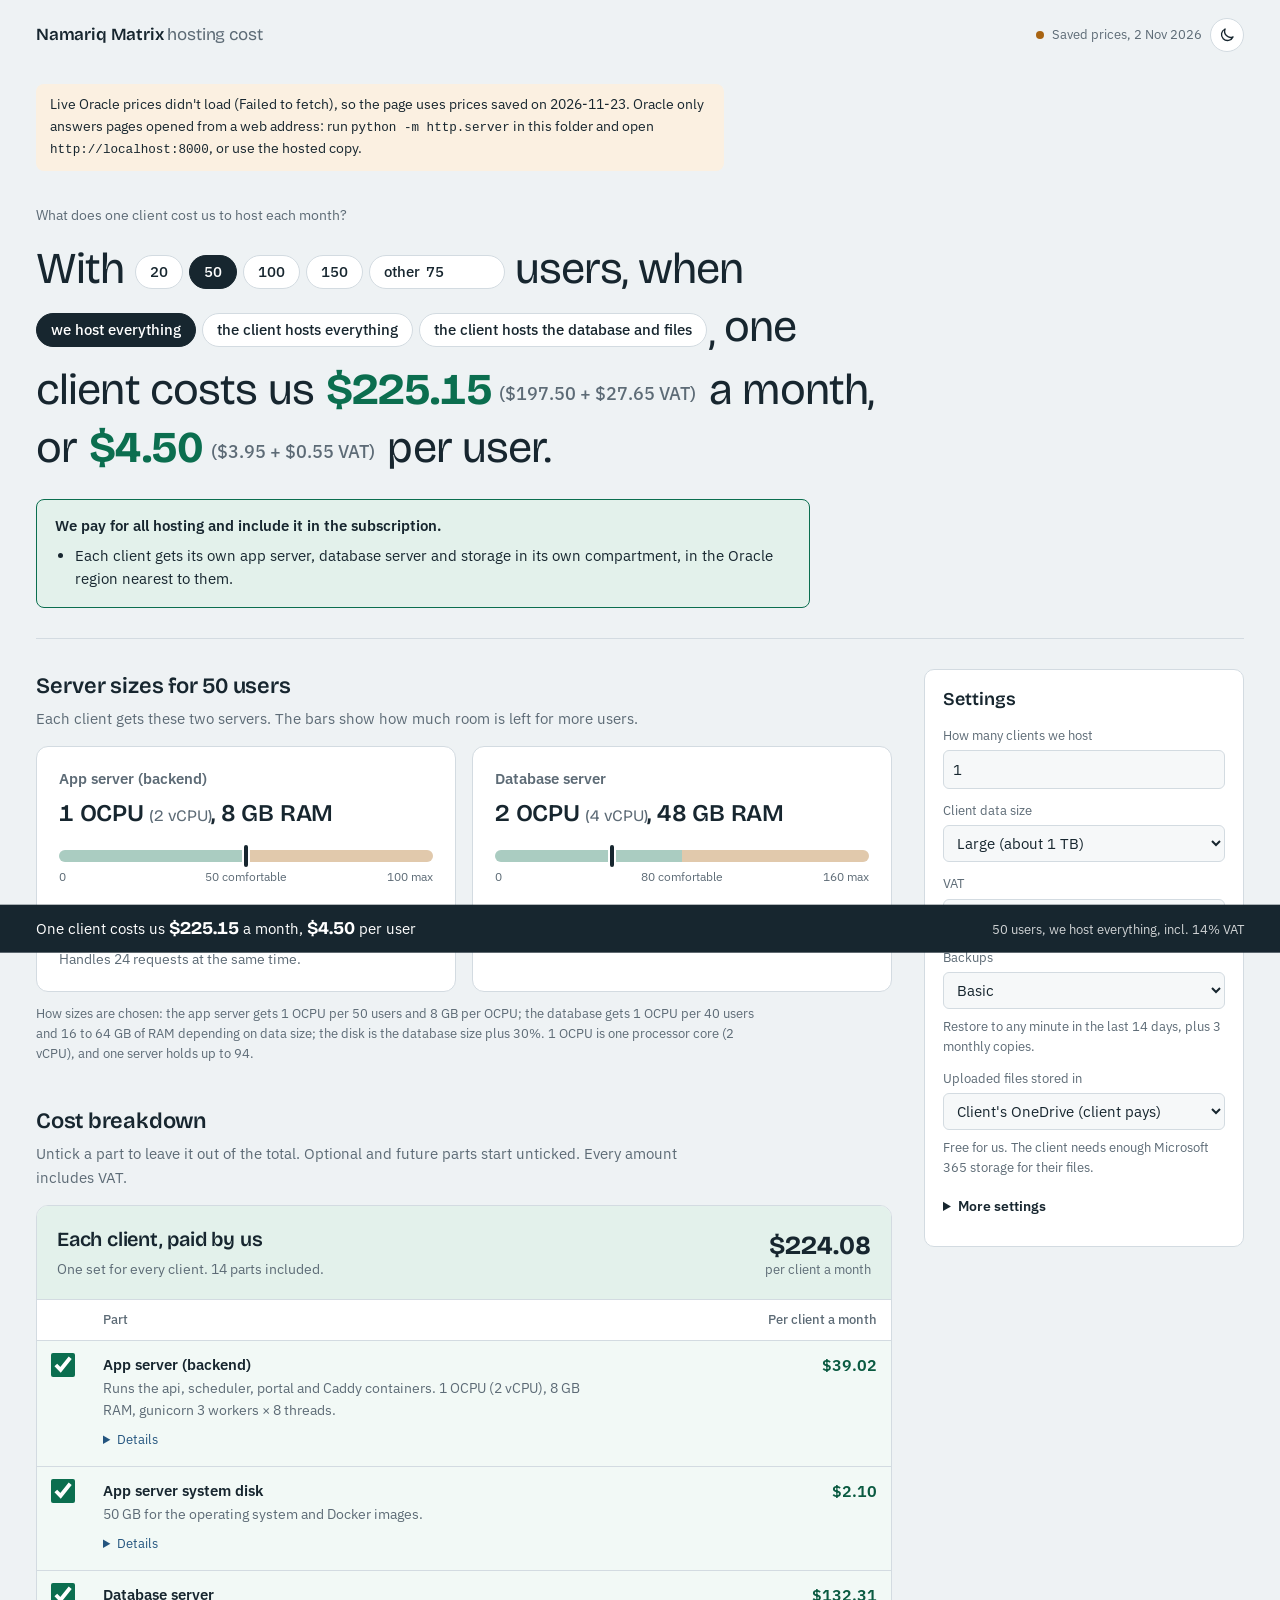
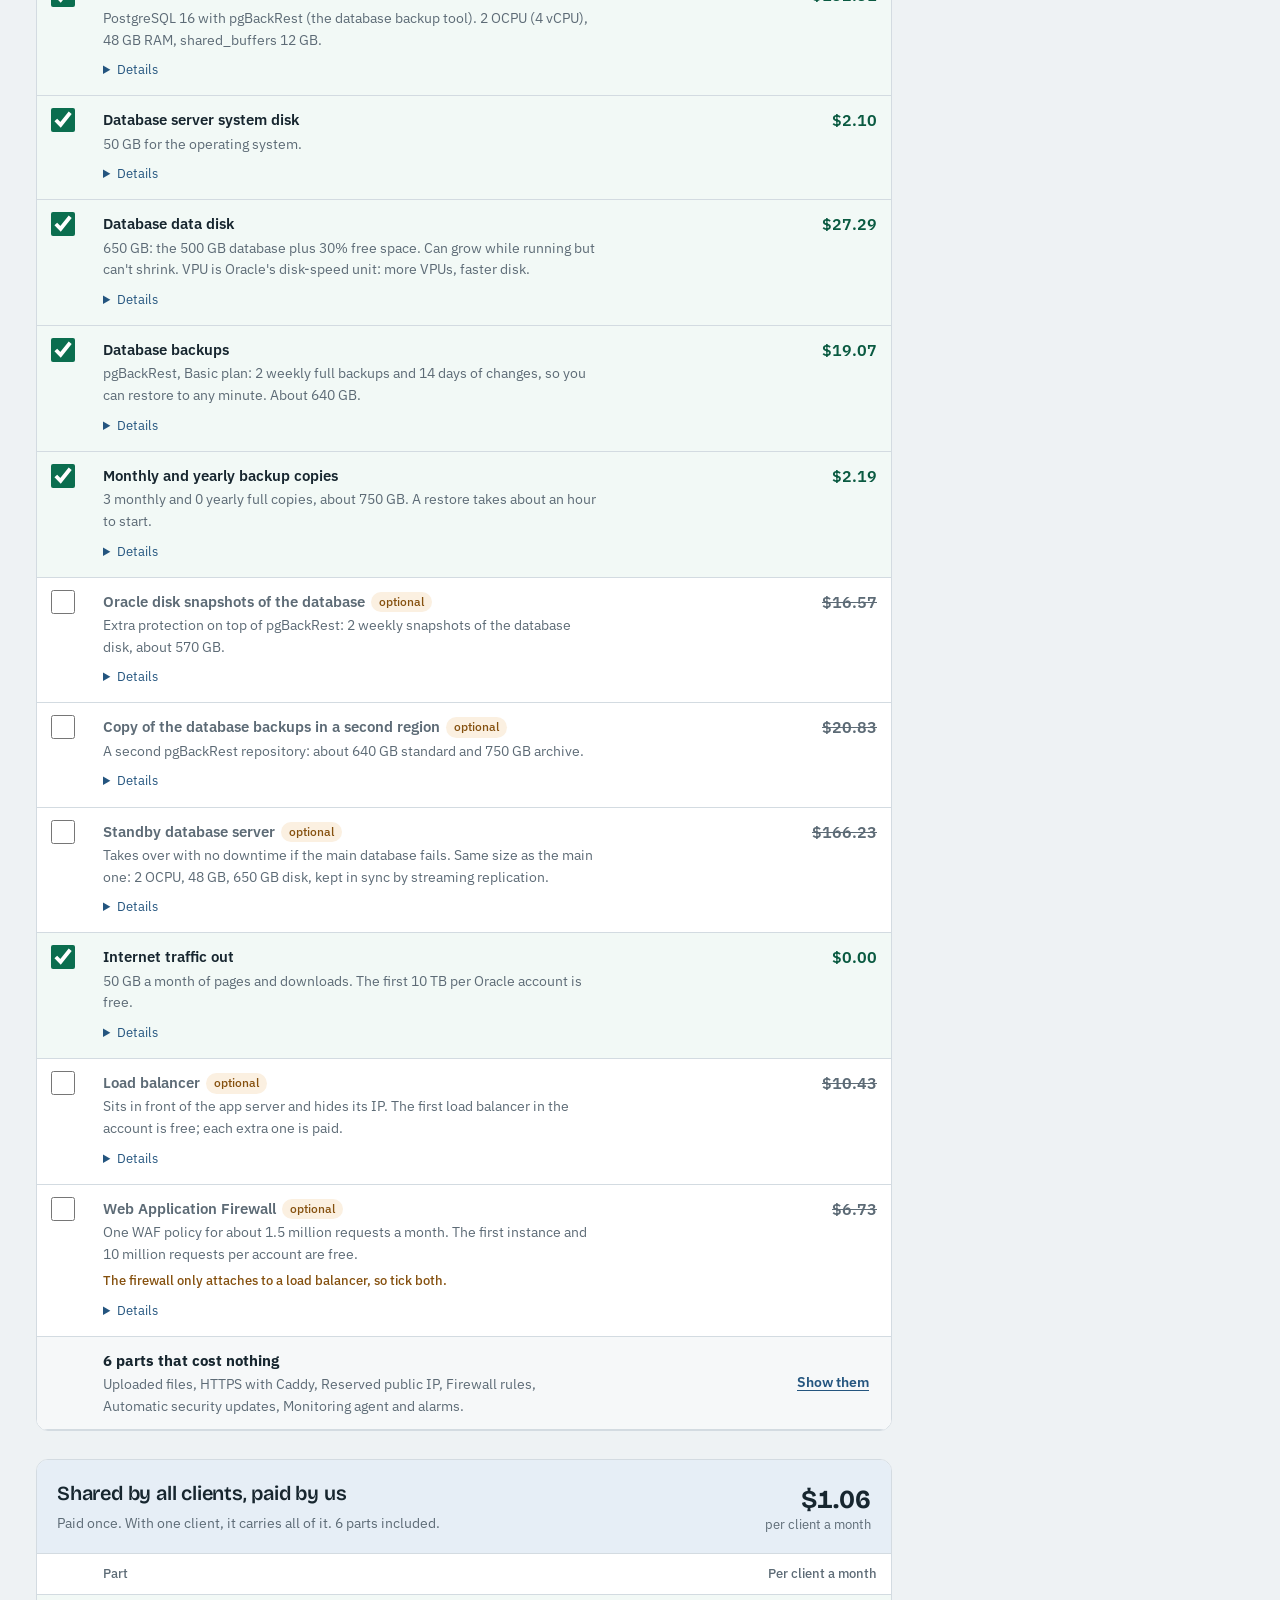
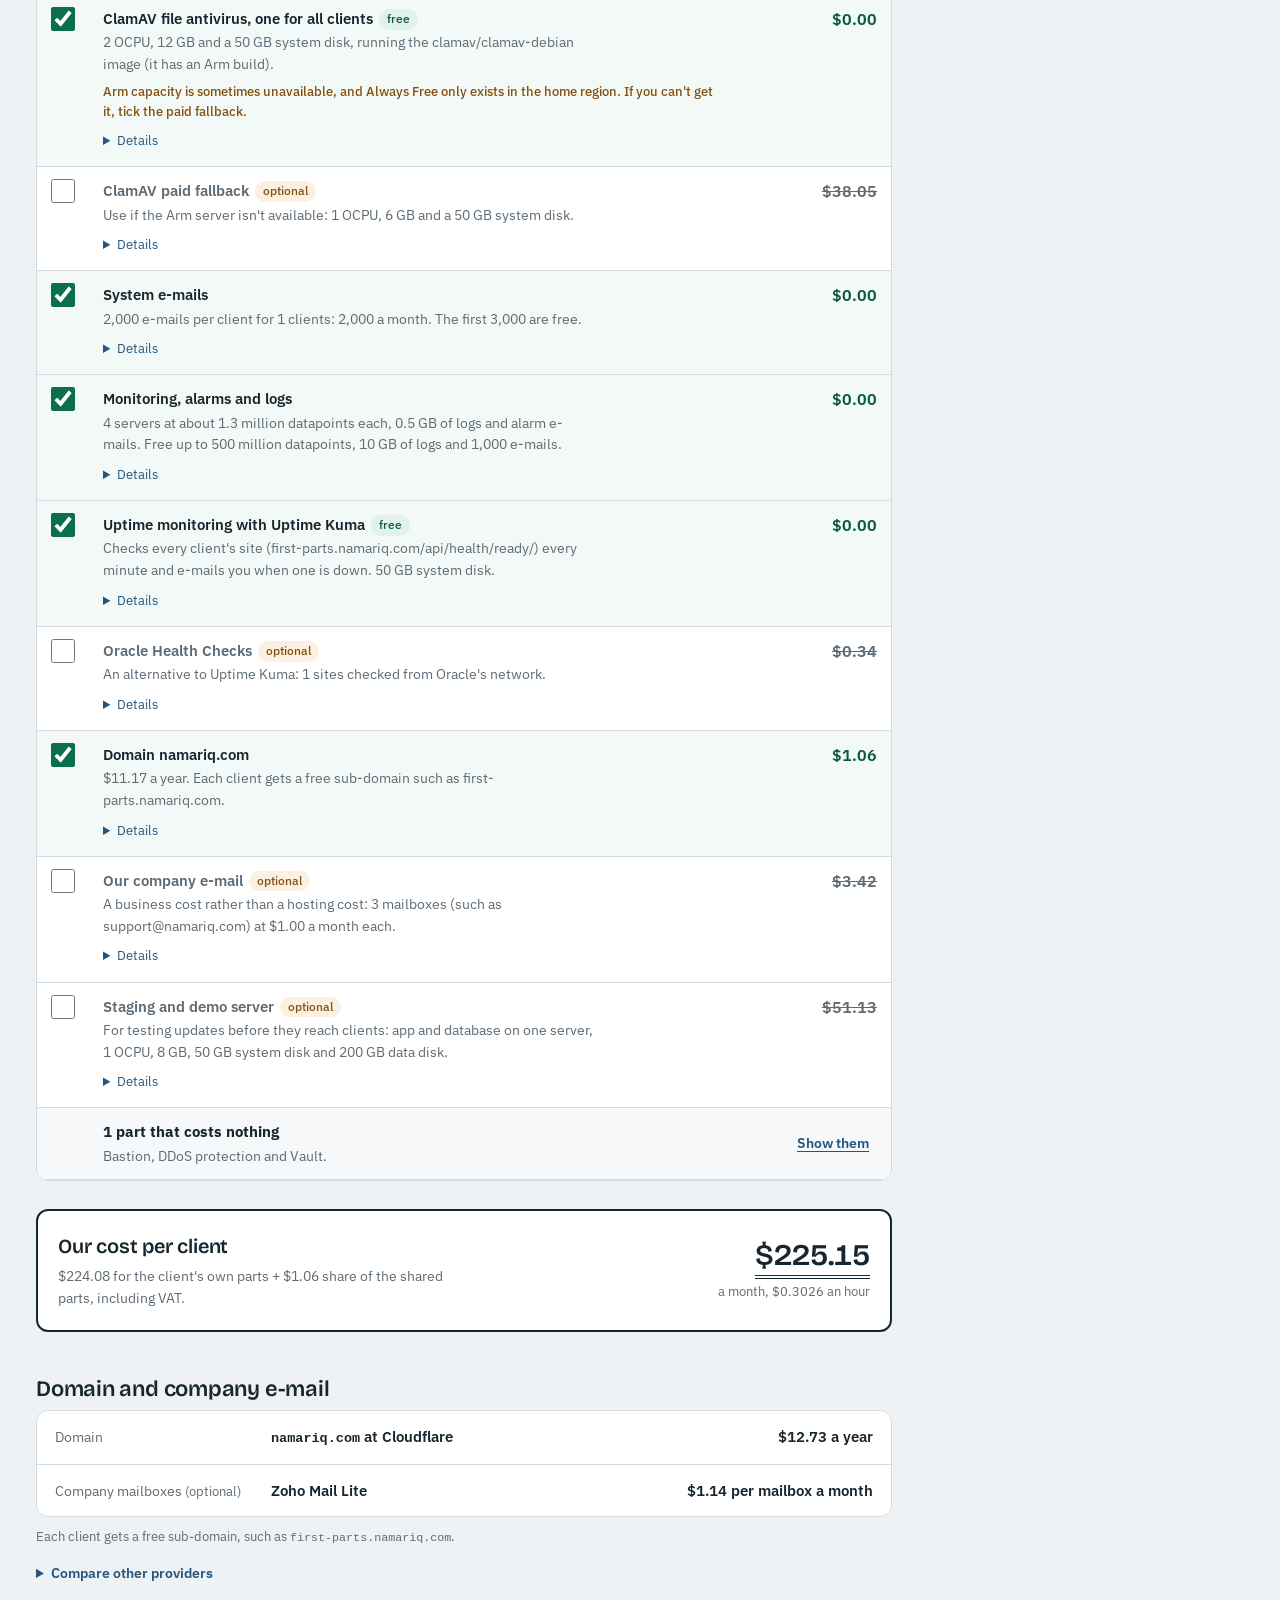
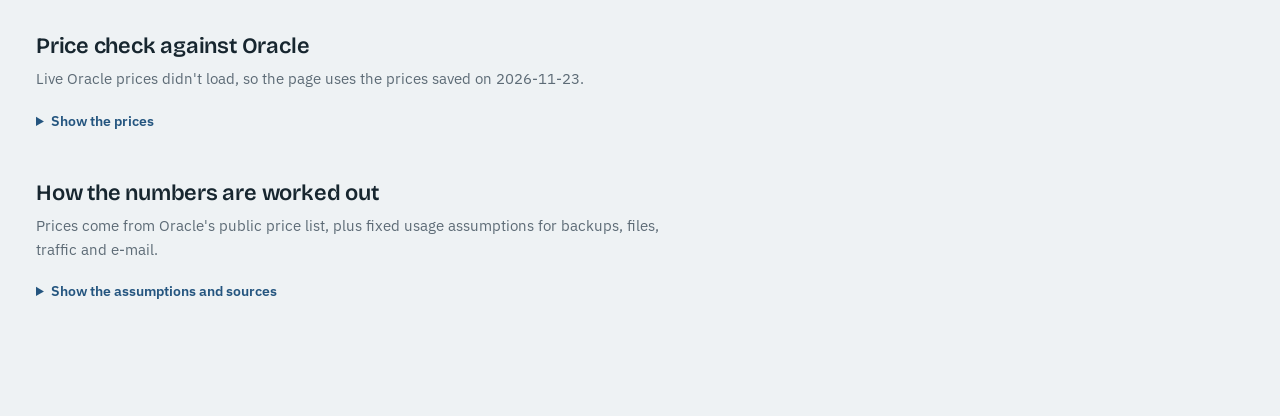
==== commit 81d8a97d: "Add choice of where uploaded files are stored, client OneDrive by default" ====
--- a/index.html
+++ b/index.html
@@ -299,6 +299,16 @@
 .section h3.sm{font-size:15px;margin:0 0 8px}
 .ok{color:var(--green-ink)} .bad{color:var(--red)}
 .btn{font:inherit;font-size:14px;font-weight:500;color:var(--ink);background:var(--sheet);border:1px solid var(--rule-strong);border-radius:6px;padding:7px 14px;cursor:pointer}
+.reload-btn{display:inline-flex;align-items:center;gap:6px;font:inherit;font-size:14px;font-weight:500;color:var(--blue);background:transparent;border:none;box-shadow:none;padding:4px 0;border-radius:4px;cursor:pointer}
+.reload-btn:hover:not(:disabled){text-decoration:underline;text-underline-offset:3px}
+.reload-btn:disabled{opacity:.65;cursor:wait}
+.reload-btn svg{flex:none}
+.reload-btn.loading svg{animation:spin .8s linear infinite}
+@keyframes spin{to{transform:rotate(360deg)}}
+.skel{display:block;height:14px;border-radius:4px;background:linear-gradient(90deg,color-mix(in srgb,var(--rule) 45%,var(--sheet)) 25%,color-mix(in srgb,var(--rule) 85%,var(--sheet)) 50%,color-mix(in srgb,var(--rule) 45%,var(--sheet)) 75%);background-size:200% 100%;animation:shimmer 1.3s ease-in-out infinite}
+.skel.sm{height:11px;margin-top:6px;opacity:.75}
+@keyframes shimmer{0%{background-position:200% 0}100%{background-position:-200% 0}}
+@media (prefers-reduced-motion: reduce){.reload-btn.loading svg,.skel{animation:none}}
 .row{display:flex;gap:12px;align-items:center;flex-wrap:wrap;margin:0 0 12px}
 .small{font-size:13px;color:var(--muted)}
 .notes{font-size:14px;color:var(--muted);max-width:80ch}
@@ -414,7 +424,7 @@
         <p class="lead" id="checkSummary"></p>
         <details class="more-info"><summary>Show the prices</summary>
           <p class="small" style="margin:10px 0">Prices before VAT, as Oracle lists them.</p>
-          <div class="row"><button class="btn" id="reloadBtn" type="button">Reload live prices</button></div>
+          <div class="row"><button class="reload-btn" id="reloadBtn" type="button"><svg viewBox="0 0 24 24" width="16" height="16" aria-hidden="true"><path d="M21 12a9 9 0 1 1-2.64-6.36" fill="none" stroke="currentColor" stroke-width="2" stroke-linecap="round" stroke-linejoin="round"/><path d="M21 3v6h-6" fill="none" stroke="currentColor" stroke-width="2" stroke-linecap="round" stroke-linejoin="round"/></svg><span>Reload live prices</span></button></div>
           <div class="cmp"><table id="checkTbl"></table></div>
         </details>
       </section>
@@ -449,6 +459,10 @@
         <label class="field">Backups
           <select id="plan"><option value="basic" selected>Basic</option><option value="standard">Standard</option><option value="premium">Premium</option></select>
           <span class="term" id="planHint"></span>
+        </label>
+        <label class="field">Uploaded files stored in
+          <select id="filesWhere"><option value="onedrive" selected>Client's OneDrive (client pays)</option><option value="oracle">Oracle Object Storage (we pay)</option></select>
+          <span class="term" id="filesHint"></span>
         </label>
         <details class="more">
           <summary>More settings</summary>
@@ -552,7 +566,7 @@
     dbGB: Math.max(1, n("dbGB")), filesGB: Math.max(0, n("filesGB")),
     vat: (vatSel==="custom" ? n("vatCustom") : parseFloat(vatSel)) / 100,
     vatLabel: vatSel==="custom" ? n("vatCustom")+"%" : vatSel+"%",
-    plan: $("plan").value, vpu: parseInt($("perf").value,10), region: $("region").value,
+    plan: $("plan").value, filesWhere: $("filesWhere").value, vpu: parseInt($("perf").value,10), region: $("region").value,
     hours: 744,   // Oracle bills by the hour; a 31-day month is the most a month can cost
     ...FIXED,
     registrar: REGISTRARS.find(r => r.rec) || REGISTRARS[0],
@@ -642,10 +656,15 @@
       spec:`${s.dbDisk.toLocaleString()} GB: the ${c.dbGB.toLocaleString()} GB database plus 30% free space. Can grow while running but can't shrink. VPU is Oracle's disk-speed unit: more VPUs, faster disk.`, lines:[["BV",s.dbDisk],["VPU",s.dbDisk*c.vpu]],
       limit: s.dbDisks > 1 ? `One Oracle disk holds at most 32 TB, so this needs ${s.dbDisks} disks joined into one volume on the server. The price is the same.` : ""});
   };
+  const oneDrive = c.filesWhere === "onedrive";
   const storage = (scope) => {
-    add({id:"files", scope, name:"Uploaded files", service:"Object Storage, standard",
-      spec:`${c.filesGB} GB of documents and images, plus ${c.verPct}% kept as old versions: ${Math.round(s.filesObj)} GB.`,
-      lines:[["OBJ", s.filesObj], ["OBJREQ", c.users*300/10000]]});
+    if(oneDrive)
+      add({id:"files", scope, name:"Uploaded files", service:"Client's own OneDrive (Microsoft 365)",
+        spec:`${c.filesGB} GB of documents and images, saved to the client's OneDrive. The client pays for it in their Microsoft 365 plan. ClamAV still scans each file first.`, tag:"free"});
+    else
+      add({id:"files", scope, name:"Uploaded files", service:"Object Storage, standard",
+        spec:`${c.filesGB} GB of documents and images, plus ${c.verPct}% kept as old versions: ${Math.round(s.filesObj)} GB.`,
+        lines:[["OBJ", s.filesObj], ["OBJREQ", c.users*300/10000]]});
     add({id:"pgbr", scope, name:"Database backups", service:"Object Storage, standard",
       spec:`pgBackRest, ${s.plan.label} plan: ${s.plan.fulls} weekly full backups and ${s.plan.walDays} days of changes, so you can restore to any minute. About ${Math.round(s.backupStd)} GB.`,
       lines:[["OBJ", s.backupStd], ["OBJREQ", 200]]});
@@ -655,7 +674,7 @@
     add({id:"volbk", scope, on:false, future:true, name:"Oracle disk snapshots of the database", service:"Block Volume backups, billed as Object Storage",
       spec:`Extra protection on top of pgBackRest: ${c.volKept} weekly snapshots of the database disk, about ${Math.round(s.volBackup)} GB.`,
       lines:[["OBJ", s.volBackup]]});
-    add({id:"replica", scope, on:false, future:true, name:"Copy of the files in a second region", service:"Object Storage replication",
+    if(!oneDrive) add({id:"replica", scope, on:false, future:true, name:"Copy of the files in a second region", service:"Object Storage replication",
       spec:`${Math.round(s.filesObj)} GB kept in a second region such as Riyadh, with about ${Math.round(c.filesGB*c.growPct/100)} GB copied across each month.`,
       lines:[["OBJ", s.filesObj], [OUT, c.filesGB*c.growPct/100]]});
     add({id:"bk2", scope, on:false, future:true, name:"Copy of the database backups in a second region", service:"Object Storage and Archive, second region",
@@ -790,8 +809,7 @@
   split:{cls:"amber", head:"We host the app server; the client hosts the database and files.",
     items:["The client <b>can remove us from their database server</b> at any time and <b>remove our admin control from the database</b>, because they can edit users directly in PostgreSQL. The source code stays on our server.",
       "Both Oracle accounts must be in the <b>same region</b>, for example both in Jeddah. A different region slows every database query and adds traffic cost.",
-      "Link the two accounts with a <b>private connection</b> (Local Peering Gateway, or a DRG with cross-account policies). Give the database <b>no public IP</b>, allow port 5432 only from our app server's private IP, and turn on TLS for PostgreSQL.",
-      "Files in the client's Object Storage need an access key from their account, and the code change for object storage noted in the breakdown."]},
+      "Connect both accounts over a <b>private, encrypted link</b> so the database stays off the public internet and is reachable only from our app server."]},
 };
 function renderNotes(){
   const N = NOTES[tab];
@@ -953,7 +971,23 @@
     for(const tr of t.querySelectorAll("tbody tr")) [...tr.children].forEach((td, i) => { if(i > 0 && heads[i]) td.dataset.l = heads[i]; });
   }
 }
+let loadingLive = false;
 function renderCheck(){
+  const tbl = $("checkTbl");
+  if(loadingLive){
+    const skus = Object.values(SNAP);
+    const w1 = [58, 66, 54, 62, 52, 70, 60, 44, 64, 68, 72, 66, 62, 48, 56, 60, 46, 74, 76, 52];
+    const w2 = [56, 52, 58, 54, 56, 62, 54, 52, 60, 50, 56, 58, 54, 52, 50, 56, 52, 48, 50, 58];
+    const skelRows = skus.map((sku, i) => {
+      const hasFree = sku.tiers[0][2] === 0 && sku.tiers[0][1] !== null;
+      return `<tr><td><span class="skel" style="width:${w1[i % w1.length]}%"></span></td><td><span class="skel" style="width:${w2[i % w2.length]}%"></span>${hasFree ? `<span class="skel sm" style="width:96px"></span>` : ""}</td><td><span class="skel" style="width:44px"></span></td></tr>`;
+    }).join("");
+    tbl.setAttribute("aria-busy", "true");
+    tbl.innerHTML = `<caption class="sr-only">Loading live Oracle prices…</caption><thead><tr><th>Oracle service</th><th>Price</th><th>Matches Oracle</th></tr></thead><tbody>${skelRows}</tbody>`;
+    $("checkSummary").textContent = "Loading live Oracle prices…";
+    return;
+  }
+  tbl.removeAttribute("aria-busy");
   let rows = "", same = 0, diff = 0, missing = 0;
   const fmt = t => t.map(x => `${x[2]===0?"free":usd4(x[2])}${x[1]!==null?` up to ${x[1].toLocaleString()}`:""}`).join(", then ");
   for(const [k, sku] of Object.entries(SNAP)){
@@ -977,7 +1011,7 @@
 }
 
 /* ---------------- input checks: say what was wrong and what the totals use instead ---------------- */
-const INPUT_IDS = ["clients","dbGB","filesGB","vat","vatCustom","plan","perf","region"];
+const INPUT_IDS = ["clients","dbGB","filesGB","vat","vatCustom","plan","filesWhere","perf","region"];
 const RULES = {
   clients:  [1, null, "Enter at least 1 client. The totals use 1 for now."],
   dbGB:     [1, null, "Enter the database size in GB, at least 1. The totals use 1 for now."],
@@ -1029,6 +1063,9 @@
   $("planHint").textContent = `Restore to any minute in the last ${p.walDays} days, plus ${p.monthly} monthly copies` + (p.yearly ? ` and ${yrs(p.yearly)}.` : ".");
   document.querySelectorAll("#tabs .chip").forEach(b => b.setAttribute("aria-pressed", b.dataset.tab===tab));
   document.querySelectorAll("#usersBox .chip").forEach(b => b.setAttribute("aria-pressed", b.dataset.u===usersSel));
+  $("filesHint").textContent = c.filesWhere === "onedrive"
+    ? "Free for us. The client needs enough Microsoft 365 storage for their files."
+    : "We pay Oracle for the files and their old versions.";
   $("vatCustomWrap").hidden = $("vat").value !== "custom";
   renderNotes(); renderHero(c, r); renderSizing(c, s); renderTable(c, r); renderDomains(c); renderCheck();
   window.__last = {c, s, r};               // for testing in the console
@@ -1039,13 +1076,30 @@
   const d = new Date(iso + "T00:00:00Z");
   return isNaN(d) ? iso : d.toLocaleDateString("en-GB", {day:"numeric", month:"short", year:"numeric", timeZone:"UTC"});
 }
-async function loadLive(){
+async function loadLive(manual = false){
+  if(loadingLive) return;
+  loadingLive = true;
+  const btn = $("reloadBtn");
+  btn.disabled = true;
+  btn.classList.add("loading");
+  btn.setAttribute("aria-busy", "true");
+  renderCheck();
+  const started = Date.now();
   $("source").className = "source"; $("source").textContent = "Loading Oracle prices…";
+  let data = null, err = null;
   try{
     // Oracle rejects requests that carry a local Referer, so send none.
     const res = await fetch("https://apexapps.oracle.com/pls/apex/cetools/api/v1/products/?currencyCode=USD", {referrerPolicy:"no-referrer", credentials:"omit"});
     if(!res.ok) throw new Error("HTTP " + res.status);
-    const data = await res.json();
+    data = await res.json();
+  }catch(e){
+    err = e;
+  }
+  if(manual){
+    const wait = 350 - (Date.now() - started);
+    if(wait > 0) await new Promise(r => setTimeout(r, wait));
+  }
+  if(!err && data){
     for(const it of data.items || []){
       const loc = (it.currencyCodeLocalizations||[]).find(l => l.currencyCode==="USD");
       if(!loc) continue;
@@ -1066,14 +1120,18 @@
     $("source").textContent = `Live prices, ${shortDate(liveDate)}`;
     $("source").title = `Oracle's price list, last updated ${liveDate}`;
     $("fallback").hidden = true;
-  }catch(e){
+  }else{
     priceSource = "snapshot";
     $("source").className = "source snap";
     $("source").textContent = `Saved prices, ${shortDate(SNAPSHOT_DATE)}`;
     $("source").title = `Oracle's price list of ${SNAPSHOT_DATE}, saved in this page`;
     $("fallback").hidden = false;
-    $("fallback").innerHTML = `Live Oracle prices didn't load (${esc(e.message)}), so the page uses prices saved on 2026-11-23. Oracle only answers pages opened from a web address: run <code>python -m http.server</code> in this folder and open <code>http://localhost:8000</code>, or use the hosted copy.`;
-  }
+    $("fallback").innerHTML = `Live Oracle prices didn't load (${esc(err ? err.message : "unknown error")}), so the page uses prices saved on 2026-11-23. Oracle only answers pages opened from a web address: run <code>python -m http.server</code> in this folder and open <code>http://localhost:8000</code>, or use the hosted copy.`;
+  }
+  loadingLive = false;
+  btn.disabled = false;
+  btn.classList.remove("loading");
+  btn.removeAttribute("aria-busy");
   render();
 }
 
@@ -1090,7 +1148,7 @@
   $("uCustom").addEventListener("focus", () => { usersSel = "custom"; store.set("usersSel","custom"); render(); });
   document.querySelectorAll("#tabs .chip").forEach(b => b.addEventListener("click", () => { tab = b.dataset.tab; store.set("tab", tab); render(); }));
   $("tbl").addEventListener("change", e => { const k = e.target.dataset && e.target.dataset.k; if(k){ store.set("chk:"+k, e.target.checked); render(); } });
-  $("reloadBtn").addEventListener("click", loadLive);
+  $("reloadBtn").addEventListener("click", () => loadLive(true));
   // the data-size preset fills both size fields; typing your own numbers switches it to Custom (see syncDataSize)
   $("dataSize").addEventListener("change", () => {
     const p = DATA_SIZES[$("dataSize").value];
